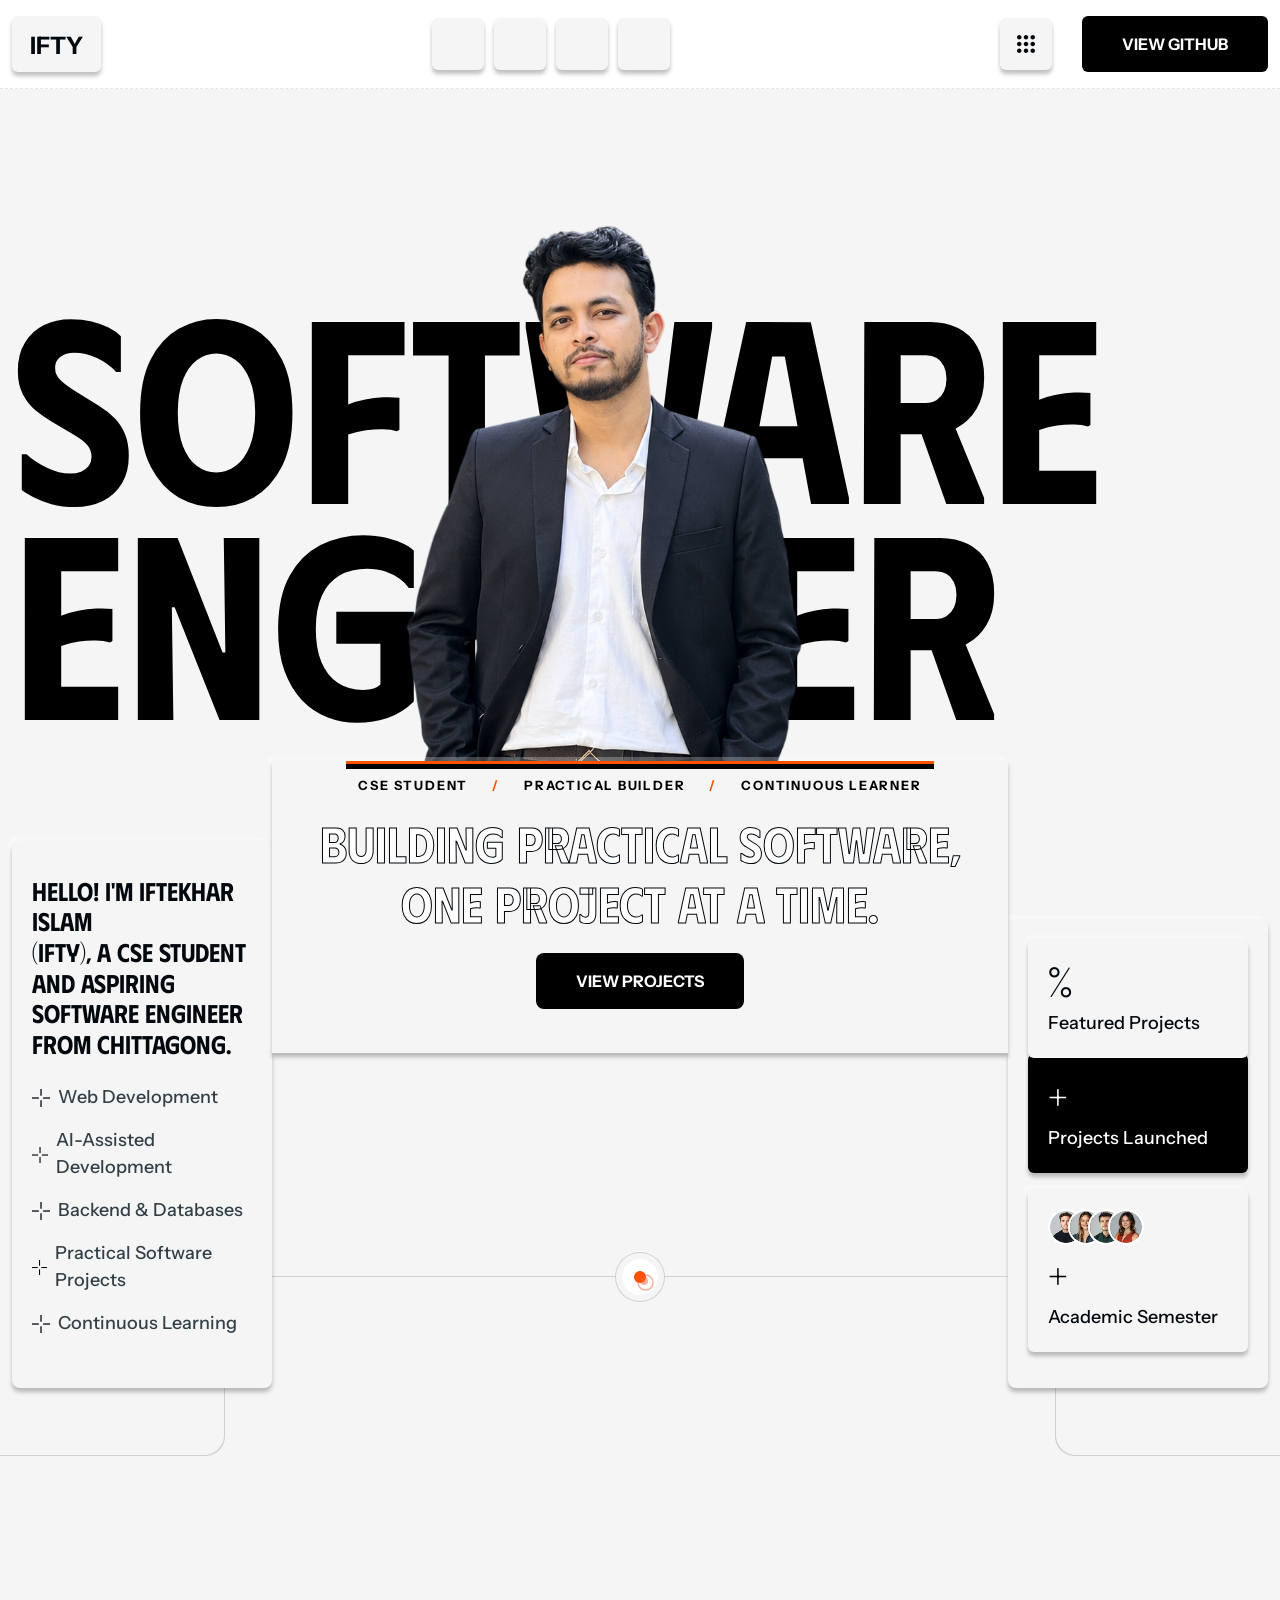
==== test_hero.html @ da4484c0 "Add files via upload" ====
<!DOCTYPE html>
<html lang="en">
<head>
<meta charset="UTF-8"/>
<meta name="viewport" content="width=device-width, initial-scale=1.0"/>
<link rel="stylesheet" href="assets/css/bootstrap.min.css"/>
<link rel="stylesheet" href="assets/css/aos.css"/>
<link rel="stylesheet" href="assets/css/main.css"/>
<style>
      /* ==================== Hero Banner Alignment & Seamless Cutoff Fix ==================== */
      .banner-three-man {
        position: absolute;
        z-index: 1;
        pointer-events: none;
      }

      .banner-three-man img {
        display: block;
        width: 100%;
        height: auto;
        /* Soft fade-out at the lower cutoff so no harsh cropped line is visible */
        -webkit-mask-image: linear-gradient(to bottom, black 80%, black 92%, transparent 100%);
        mask-image: linear-gradient(to bottom, black 80%, black 92%, transparent 100%);
      }

      .banner-three-center {
        position: relative;
        z-index: 2;
        background: #f5f5f5;
        border-radius: 0;
        box-shadow:
          0 4px 4px 0 rgba(0, 0, 0, 0.25),
          -4px -4px 0 0 rgba(255, 255, 255, 0.25);
        text-align: center;
      }

      .hero-bridge {
        position: relative;
        z-index: 1;
        display: flex;
        justify-content: center;
        flex-wrap: wrap;
        gap: 10px 24px;
        margin: 0 auto 18px;
        color: #000;
        font-size: 0.8rem;
        font-weight: 700;
        letter-spacing: 0.14em;
        line-height: 1.4;
        text-transform: uppercase;
      }

      .hero-bridge span {
        display: inline-flex;
        align-items: center;
        gap: 24px;
      }

      .hero-bridge span:not(:last-child)::after {
        content: "/";
        color: var(--main-two-600);
      }

      .banner-three-center::before {
        content: "";
        position: absolute;
        top: 0;
        left: 10%;
        right: 10%;
        height: 8px;
        background: #000;
        border-top: 3px solid var(--main-two-600);
      }

      .banner-three-center-title {
        max-width: 760px;
        margin-inline: auto;
        word-break: break-word;
      }

      /* Desktop (>= 1200px): Hero image restored to original upper position; center card lifted to meet bottom */
      @media screen and (min-width: 1200px) {
        .banner-three-man {
          width: clamp(470px, 60vw, 880px);
          inset-block-end: 45%;
        }

        .banner-three-center {
          align-self: flex-start;
          width: min(100%, 880px);
          margin-top: -80px;
          margin-inline: auto;
          padding: 16px 42px 38px;
        }
      }

      /* Tablet Landscape (992px to 1199px) */
      @media screen and (min-width: 992px) and (max-width: 1199px) {
        .banner-three-line-shape {
          display: none !important;
        }

        .banner-three-man {
          width: 480px;
          top: -30px !important;
          bottom: auto !important;
          inset-block-end: auto !important;
        }

        .banner-three-center {
          width: min(100%, 750px);
          margin-top: 150px;
          margin-inline: auto;
          padding: 16px 36px 32px;
        }

        .banner-three-center-title {
          font-size: 2.6rem;
        }
      }

      /* Tablet Portrait (768px to 991px) */
      @media screen and (min-width: 768px) and (max-width: 991px) {
        .banner-three-line-shape {
          display: none !important;
        }

        .banner-three-man {
          width: 380px;
          top: -25px !important;
          bottom: auto !important;
          inset-block-end: auto !important;
        }

        .banner-three-center {
          width: min(100%, 680px);
          margin-top: 130px;
          margin-inline: auto;
          padding: 16px 30px 30px;
        }

        .banner-three-center-title {
          font-size: 2.2rem;
        }
      }

      /* Mobile Devices (< 768px) */
      @media screen and (max-width: 767px) {
        .banner-three-line-shape {
          display: none !important;
        }

        /* Push man image UP into the section padding area so it overlaps the title text,
           mimicking the desktop layout where the figure stands over 'SOFTWARE ENGINEER' */
        .banner-three-man {
          width: min(92vw, 360px);
          top: -100px !important;
          bottom: auto !important;
          inset-block-end: auto !important;
        }

        /* Push center card down so it docks right below the man image */
        .banner-three-center {
          width: 100%;
          margin-top: 320px;
          margin-inline: auto;
          padding: 16px 20px 28px;
        }

        .banner-three-center-title {
          font-size: clamp(1.4rem, 5.5vw, 1.9rem);
        }

        .hero-bridge {
          gap: 6px 12px;
          font-size: 0.65rem;
          letter-spacing: 0.08em;
        }

        .hero-bridge span {
          gap: 12px;
        }
      }

      /* Navbar social icons: always visible on all screens */
      .header-three-social {
        display: flex !important;
        align-items: center;
      }

      @media screen and (max-width: 991px) {
        .header-three-social ul { gap: 6px !important; }
        .header-three-social ul li a { width: 38px !important; height: 38px !important; font-size: 1rem !important; }
      }

      @media screen and (max-width: 575px) {
        .header-three-social ul { gap: 4px !important; }
        .header-three-social ul li a { width: 32px !important; height: 32px !important; font-size: 0.85rem !important; }
        .header-three-logo { padding: 8px 12px 6px !important; }
        .header-three-logo a { font-size: 1.2rem !important; }
        .header-three-menu button { width: 36px !important; height: 36px !important; }
      }

      .footer-three-bottom-title {
        font-size: clamp(58px, 13vw, 270px);
        line-height: 0.83;
        white-space: nowrap;
        width: 100%;
        text-align: center;
      }

      .footer-three-bottom {
        overflow: hidden;
      }

      @media screen and (max-width: 575px) {
        .footer-three-bottom-title {
          font-size: clamp(42px, 13vw, 88px);
        }
      }
    </style>
<style>
.preloader { display: none !important; }
[data-aos] { opacity: 1 !important; transform: none !important; transition: none !important; }
body { visibility: visible !important; }
</style>
</head>
<body class="tw-magic-cursor">
<header
      class="header header-two header-three tw-transition-all tw-z-99 position-relative"
    >
      <div class="container tw-container-1800-px">
        <nav
          class="d-flex align-items-center justify-content-between position-relative"
        >
          <!-- Logo Start -->
          <div class="header-three-logo tw-rounded-md">
            <a href="index.html" class="link text-heading fw-bold tw-text-2xl">
              IFTY
            </a>
          </div>
          <!-- Logo End  -->

          <!-- Menu Start  -->
          <div class="header-three-social d-flex align-items-center">
            <ul class="d-flex tw-gap-205">
              <li>
                <a
                  class="tw-w-13 tw-h-13 lh-1 d-inline-flex justify-content-center align-items-center text-heading tw-text-xl tw-rounded-md"
                  href="https://github.com/Iftekhar-Islam-Ifty"
                  target="_blank"
                  ><i class="ph-bold ph-github-logo"></i
                ></a>
              </li>
              <li>
                <a
                  class="tw-w-13 tw-h-13 lh-1 d-inline-flex justify-content-center align-items-center text-heading tw-text-xl tw-rounded-md"
                  href="#projects"
                  ><i class="ph-bold ph-code"></i
                ></a>
              </li>
              <li>
                <a
                  class="tw-w-13 tw-h-13 lh-1 d-inline-flex justify-content-center align-items-center text-heading tw-text-xl tw-rounded-md"
                  href="https://www.linkedin.com/in/md-iftekharul-islam-a31b67394"
                  target="_blank"
                  ><i class="ph-bold ph-student"></i
                ></a>
              </li>
              <li>
                <a
                  class="tw-w-13 tw-h-13 lh-1 d-inline-flex justify-content-center align-items-center text-heading tw-text-xl tw-rounded-md"
                  href="https://github.com/Iftekhar-Islam-Ifty"
                  target="_blank"
                  ><i class="ph-bold ph-github-logo"></i
                ></a>
              </li>
            </ul>
          </div>
          <!-- Menu End  -->

          <!-- Menu Start  -->
          <div class="header-menu d-none">
            <!-- Nav menu Start -->
            <div class="main-menu">
              <nav class="tw-main-menu-content">
                <ul>
                  <li class="p-static has-dropdown">
                    <a class="color-active" href="index.html">Home</a>
                    <!-- mega menu start -->
                    <div class="tw-submenu submenu has-homemenu">
                      <div
                        class="row gx-6 row-cols-1 row-cols-md-1 row-cols-lg-2 row-cols-xl-2"
                      >
                        <div class="col homemenu">
                          <div class="homemenu-thumb tw-mb-4">
                            <img
                              src="assets/images/thumbs/home1.jpg"
                              alt="home-one"
                            />
                            <div class="homemenu-btn w-100">
                              <div class="tw-mb-2">
                                <a
                                  class="bg-main-two-600 text-white fw-semibold tw-py-3 tw-text-sm d-inline-block hover-bg-white hover-text-heading menu-btn show-1"
                                  href="index.html"
                                >
                                  Multi Page
                                </a>
                              </div>
                            </div>
                          </div>
                          <div class="homemenu-content text-center">
                            <h4 class="homemenu-title">
                              <a href="index.html">Ceative Agency</a>
                            </h4>
                          </div>
                        </div>
                        <div class="col homemenu">
                          <div class="homemenu-thumb tw-mb-4">
                            <img
                              src="assets/images/thumbs/home2.jpg"
                              alt="home-two"
                            />
                            <div class="homemenu-btn w-100">
                              <div class="tw-mb-2">
                                <a
                                  class="bg-main-two-600 text-white fw-semibold tw-py-3 tw-text-sm d-inline-block hover-bg-white hover-text-heading menu-btn show-1"
                                  href="index-2.html"
                                >
                                  Multi Page
                                </a>
                              </div>
                            </div>
                          </div>
                          <div class="homemenu-content text-center">
                            <h4 class="homemenu-title">
                              <a href="index-2.html">Digital Studio</a>
                            </h4>
                          </div>
                        </div>
                        <div class="col homemenu">
                          <div class="homemenu-thumb tw-mb-4">
                            <img
                              src="assets/images/thumbs/home3.jpg"
                              alt="home-three"
                            />
                            <div class="homemenu-btn w-100">
                              <div class="tw-mb-2">
                                <a
                                  class="bg-main-two-600 text-white fw-semibold tw-py-3 tw-text-sm d-inline-block hover-bg-white hover-text-heading menu-btn show-1"
                                  href="index-3.html"
                                >
                                  Multi Page
                                </a>
                              </div>
                            </div>
                          </div>
                          <div class="homemenu-content text-center">
                            <h4 class="homemenu-title">
                              <a href="index-3.html">Personal Portfolio</a>
                            </h4>
                          </div>
                        </div>
                        <div class="col homemenu">
                          <div class="homemenu-thumb tw-mb-4">
                            <img
                              src="assets/images/thumbs/coming-soon-img.png"
                              alt="coming-soon"
                            />
                          </div>
                          <div class="homemenu-content text-center">
                            <h4 class="homemenu-title">
                              <a href="#">Coming Soon</a>
                            </h4>
                          </div>
                        </div>
                      </div>
                    </div>
                    <!-- mega menu end -->
                  </li>
                  <li><a href="about.html">About Us</a></li>
                  <li class="has-dropdown">
                    <a href="service.html">Services</a>
                    <ul class="submenu tw-submenu">
                      <li><a href="service.html">Our Service</a></li>
                      <li>
                        <a href="service-details.html">Service Details</a>
                      </li>
                    </ul>
                  </li>
                  <li class="has-dropdown">
                    <a href="#">Pages</a>
                    <ul class="submenu tw-submenu">
                      <li><a href="about.html">About Us</a></li>
                      <li><a href="team.html">Our Team</a></li>
                      <li><a href="testimonial.html">Testimonials</a></li>
                      <li><a href="pricing.html">Pricing</a></li>
                      <li><a href="portfolio-one.html">Portfolio One</a></li>
                      <li><a href="portfolio-two.html">Portfolio Two</a></li>
                      <li>
                        <a href="portfolio-three.html">Portfolio Theee</a>
                      </li>
                      <li><a href="portfolio-four.html">Portfolio Four</a></li>
                      <li>
                        <a href="portfolio-details.html">Portfolio Details</a>
                      </li>
                      <li><a href="faq.html">Our Faq</a></li>
                      <li><a href="error.html">Error</a></li>
                    </ul>
                  </li>
                  <li class="has-dropdown">
                    <a href="blog.html">Blog</a>
                    <ul class="submenu tw-submenu">
                      <li><a href="blog.html">Blog</a></li>
                      <li><a href="blog-list.html">Blog List</a></li>
                      <li><a href="blog-details.html">Blog Details</a></li>
                    </ul>
                  </li>
                  <li><a href="contact.html">Contact</a></li>
                </ul>
              </nav>
            </div>
            <!-- Nav menu End  -->
          </div>
          <!-- Menu End  -->

          <!-- Header Right start -->
          <div class="header-right d-flex align-items-center tw-gap-705">
            <!-- Menu Button Start  -->
            <div class="header-three-menu">
              <button
                class="tw-offcanvas-open-btn tw-w-13 tw-h-13 lh-1 d-inline-flex justify-content-center align-items-center tw-transition-3 tw-rounded-md"
              >
                <span
                  ><img
                    class="tw-transition-3"
                    src="assets/images/icons/header-three-toggle.svg"
                    alt="toggle"
                /></span>
              </button>
            </div>
            <!-- Menu Button End  -->

            <!-- Header Button Start  -->
            <div class="header-three-button d-none d-md-block">
              <a
                class="tw-hover-btn bg-black text-white fw-bold tw-py-4 tw-px-10 d-inline-block hover-text-white text-uppercase tw-rounded-md"
                href="https://github.com/Iftekhar-Islam-Ifty"
                target="_blank"
              >
                view GitHub
                <span class="tw-hover-btn-circle-dot bg-main-two-600"></span>
              </a>
            </div>
            <!-- Header Button End  -->
          </div>

          <!-- Header Right End  -->
        </nav>
      </div>
    </header>
<section class="banner-three-area">
          <div class="container tw-container-1800-px">
            <div class="row">
              <div class="col-xl-12">
                <div class="banner-three-wrapper position-relative z-1">
                  <div
                    class="banner-three-man position-absolute start-50 translate-middle-x"
                  >
                    <img
                      src="assets/images/shapes/banner-three-man2.png"
                      alt="man"
                    />
                  </div>
                  <h1 class="banner-three-title text-black tw-mb-30">
                    software engineer
                  </h1>
                  <div
                    class="banner-three-wrap d-flex justify-content-between align-items-end position-relative z-1"
                  >
                    <div
                      class="banner-three-left tw-rounded-lg"
                      data-aos="fade-up"
                      data-aos-duration="1000"
                      data-aos-delay="200"
                    >
                      <h2 class="banner-three-left-title tw-text-3xl tw-mb-6">
                        Hello! I'm Iftekhar Islam <br />
                        (Ifty), a CSE student and aspiring software engineer
                        from Chittagong.
                      </h2>
                      <div class="banner-three-list">
                        <ul>
                          <li
                            class="tw-text-lg fw-medium d-inline-flex align-items-center tw-gap-2 tw-mb-4"
                          >
                            <span
                              ><img
                                src="assets/images/icons/banner-three-pluse.svg"
                                alt="pluse"
                            /></span>
                            Web Development
                          </li>
                          <li
                            class="tw-text-lg fw-medium d-inline-flex align-items-center tw-gap-2 tw-mb-4"
                          >
                            <span
                              ><img
                                src="assets/images/icons/banner-three-pluse.svg"
                                alt="pluse"
                            /></span>
                            AI-Assisted Development
                          </li>
                          <li
                            class="tw-text-lg fw-medium d-inline-flex align-items-center tw-gap-2 tw-mb-4"
                          >
                            <span
                              ><img
                                src="assets/images/icons/banner-three-pluse.svg"
                                alt="pluse"
                            /></span>
                            Backend & Databases
                          </li>
                          <li
                            class="tw-text-lg fw-medium d-inline-flex align-items-center tw-gap-2 tw-mb-4"
                          >
                            <span
                              ><img
                                src="assets/images/icons/banner-three-pluse.svg"
                                alt="pluse"
                            /></span>
                            Practical Software Projects
                          </li>
                          <li
                            class="tw-text-lg fw-medium d-inline-flex align-items-center tw-gap-2 tw-mb-4"
                          >
                            <span
                              ><img
                                src="assets/images/icons/banner-three-pluse.svg"
                                alt="pluse"
                            /></span>
                            Continuous Learning
                          </li>
                        </ul>
                      </div>
                    </div>
                    <div
                      class="banner-three-center text-center"
                      data-aos="fade-up"
                      data-aos-duration="1000"
                      data-aos-delay="200"
                    >
                      <div class="hero-bridge" aria-label="Focus areas">
                        <span>CSE Student</span>
                        <span>Practical Builder</span>
                        <span>Continuous Learner</span>
                      </div>
                      <h3 class="banner-three-center-title tw-text-120">
                        Building practical software, one project at a time.
                      </h3>
                      <div class="banner-three-button">
                        <a
                          class="tw-hover-btn bg-black text-white fw-bold tw-py-4 tw-px-10 d-inline-block hover-text-white text-uppercase tw-rounded-lg"
                          href="#projects"
                        >
                          view projects
                          <span
                            class="tw-hover-btn-circle-dot bg-main-two-600"
                          ></span>
                        </a>
                      </div>
                    </div>
                    <div
                      class="banner-three-right tw-rounded-lg"
                      data-aos="fade-up"
                      data-aos-duration="1000"
                      data-aos-delay="300"
                    >
                      <div
                        class="banner-three-counter-item tw-rounded-md tw-mb-4 position-relative"
                      >
                        <h4
                          class="banner-three-counter-title tw-text-101 fw-semibold font-heading text-heading tw-mb-2 lh-1"
                        >
                          <span
                            class="purecounter font-heading"
                            data-purecounter-duration="2"
                            data-purecounter-end="3"
                          ></span
                          >%
                        </h4>
                        <p
                          class="banner-three-counter-paragraph tw-text-lg fw-medium text-heading"
                        >
                          Featured Projects
                        </p>
                      </div>
                      <div
                        class="banner-three-counter-item tw-rounded-md tw-mb-4 ms-auto bg-black"
                      >
                        <h4
                          class="banner-three-counter-title tw-text-101 fw-semibold font-heading text-white tw-mb-2 lh-1"
                        >
                          <span
                            class="purecounter font-heading"
                            data-purecounter-duration="4"
                            data-purecounter-end="3"
                          ></span
                          >+
                        </h4>
                        <p
                          class="banner-three-counter-paragraph tw-text-lg fw-medium text-white"
                        >
                          Projects Launched
                        </p>
                      </div>
                      <div
                        class="banner-three-counter-item tw-rounded-md tw-mb-4"
                      >
                        <div class="d-flex align-items-center tw-mb-2">
                          <div
                            class="tw-w-9 tw-h-9 rounded-circle overflow-hidden tw-duration-300 hover-scale-2 tw-hover-z-9 position-relative z-1 border border-2 border-white"
                          >
                            <img
                              src="assets/images/thumbs/team-img1.png"
                              alt="Client Image"
                              class="w-100 h-100 object-fit-cover"
                            />
                          </div>
                          <div
                            class="tw-w-9 tw-h-9 rounded-circle overflow-hidden tw-duration-300 hover-scale-2 tw-hover-z-9 position-relative z-2 tw--ms-16-px z-1 border border-2 border-white"
                          >
                            <img
                              src="assets/images/thumbs/team-img2.png"
                              alt="Client Image"
                              class="w-100 h-100 object-fit-cover"
                            />
                          </div>
                          <div
                            class="tw-w-9 tw-h-9 rounded-circle overflow-hidden tw-duration-300 hover-scale-2 tw-hover-z-9 position-relative z-3 tw--ms-16-px z-1 border border-2 border-white"
                          >
                            <img
                              src="assets/images/thumbs/team-img3.png"
                              alt="Client Image"
                              class="w-100 h-100 object-fit-cover"
                            />
                          </div>
                          <div
                            class="tw-w-9 tw-h-9 rounded-circle overflow-hidden tw-duration-300 hover-scale-2 tw-hover-z-9 position-relative z-3 tw--ms-16-px z-1 border border-2 border-white"
                          >
                            <img
                              src="assets/images/thumbs/team-img4.png"
                              alt="Client Image"
                              class="w-100 h-100 object-fit-cover"
                            />
                          </div>
                        </div>
                        <h4
                          class="banner-three-counter-title tw-text-101 fw-semibold font-heading text-heading tw-mb-2 lh-1"
                        >
                          <span
                            class="purecounter font-heading"
                            data-purecounter-duration="3"
                            data-purecounter-end="96"
                          ></span
                          >+
                        </h4>
                        <p
                          class="banner-three-counter-paragraph tw-text-lg fw-medium text-heading"
                        >
                          Academic Semester
                        </p>
                      </div>
                    </div>
                    <div
                      class="banner-three-line-shape position-absolute start-50 translate-middle-x z-n1"
                    >
                      <img
                        src="assets/images/shapes/banner-three-shape.png"
                        alt="shape"
                      />
                      <div class="banner-three-carcel-shape">
                        <div><span></span></div>
                      </div>
                    </div>
                  </div>
                </div>
              </div>
            </div>
          </div>
        </section>
</body>
</html>
---- assets/css/main.css ----
/* Media Breakpoint for Each Device End */
/* ======================= Css table of contents Start =================================
   * Template name: Unifex
   * Version: 1.0
   * Description: Unifex HTML Template
   * Author: rox_themes
   * Author-url: https://themeforest.net/user/rox_themes */
/* **************************** Abstracts ****************************
   ** Breakpoints
   ** Functions
   ** Variable

   /* **************************** Components **************************** 
   ** Accordion
   ** Button
   ** Form
   ** Tab
   ** Table
   ** Toast

   /* **************************** Layout **************************** 
   ** Breadcrumb
   ** Custom Accordion
   ** Custom Cursor
   ** Header
   ** Footer
   ** Mega Menu
   ** Mobile nav menu
   ** Nav Menu
   ** Offcanvas
   ** Pagination
   ** Preloader
   ** Range slider
   ** Scroll top
   ** Section Title
   ** Slick

   /* **************************** Partials **************************** 
   ** About
   ** Banner
   ** Blog
   ** Brand
   ** Contact
   ** Cta
   ** Faq
   ** Feature
   ** Hover Animition
   ** Image Cliping Effect
   ** Line
   ** Marquee
   ** Portfolio
   ** Pricing
   ** Rtl
   ** Service
   ** Team
   ** Testimonial


   /* **************************** Utilities **************************** 
   ** Animation
   ** Bg img
   ** Bg
   ** Border
   ** Classes
   ** Colors hover
   ** Colors
   ** Cursor
   ** Duration
   ** Font size
   ** Font
   ** Gap
   ** Grid
   ** Group
   ** Height
   ** Hover Animation White
   ** Inset
   ** Line clamp
   ** Line height
   ** Margin
   ** Max height
   ** Max width
   ** Outline
   ** Overlay
   ** Padding
   ** Placeholder
   ** Rotate
   ** Rounded
   ** Scale
   ** Scrollbar
   ** Shadow
   ** Transform
   ** Transition
   ** Translate
   ** Typography
   ** Underline
   ** Width
   ** Z index

   /* **************************** Partials **************************** 
   ** RTL

   ================================== Css table of contents End======================================== */
/* Font Family*/
@import url("https://fonts.googleapis.com/css2?family=Instrument+Sans:ital,wght@0,400..700;1,400..700&family=Phudu:wght@300..900&display=swap");
/* ========================= Variable Css Start ======================== */
:root {
  /* Font Family Variable */
  --heading-font: "Phudu", sans-serif;
  --body-font: "Instrument Sans", sans-serif;
  /* Font Size Variable Start */
  --heading-one: clamp(2rem, -0.0733rem + 6.3692vw, 4.25rem);
  --heading-two: clamp(1.75rem, 0.7133rem + 2.8846vw, 2.875rem);
  --heading-three: clamp(1.5rem, 0.3353rem + 2.1661vw, 2.5rem);
  --heading-four: clamp(1.25rem, 0.5569rem + 1.444vw, 2rem);
  --heading-five: clamp(1.125rem, 1.2rem + 0.722vw, 1.75rem);
  --heading-six: clamp(1rem, 0.769rem + 0.6813vw, 1.25rem);
  /* Font Size End */
  /* template main primary color */
  --main-h: 72;
  --main-s: 99%;
  --main-l: 50%;
  --main: var(--main-h) var(--main-s) var(--main-l);
  /* template main secendary color */
  --main-two-h: 19;
  --main-two-s: 100%;
  --main-two-l: 50%;
  --main-two: var(--main-two-h) var(--main-two-s) var(--main-two-l);
  /* White Color */
  --white: 0 0% 100%;
  --black: 208 76% 3%;
  --body: 204 16% 24%;
  --heading-color: var(--black);
  --body-color: var(--body);
  --translate-x-50: translateX(-50%);
  --translate-y-50: translateY(-50%);
  --size-05: 0.125rem;
  --size-1: 0.25rem;
  --size-105: 0.375rem;
  --size-2: 0.5rem;
  --size-205: 0.625rem;
  --size-3: 0.75rem;
  --size-305: 0.875rem;
  --size-4: 1rem;
  --size-405: 1.125rem;
  --size-5: 1.25rem;
  --size-505: 1.375rem;
  --size-6: 1.5rem;
  --size-605: 1.625rem;
  --size-7: 1.75rem;
  --size-705: 1.875rem;
  --size-8: 2rem;
  --size-9: 2.25rem;
  --size-10: 2.5rem;
  --size-101: 2.625rem;
  --size-11: 2.75rem;
  --size-12: 3rem;
  --size-120: 3.125rem;
  --size-13: 3.25rem;
  --size-14: 3.5rem;
  --size-15: 3.75rem;
  --size-16: 4rem;
  --size-17: 4.25rem;
  --size-170: 4.375rem;
  --size-18: 4.625rem;
  --size-20: 5rem;
  --size-21: 5.25rem;
  --size-22: 5.5rem;
  --size-220: 5.625rem;
  --size-25: 6.25rem;
  --size-28: 7rem;
  --size-30: 7.5rem;
  --main-50: hsl(
    var(--main-h),
    var(--main-s),
    calc(var(--main-l) + (100% - var(--main-l)) * 0.9)
  );
  --main-100: hsl(
    var(--main-h),
    var(--main-s),
    calc(var(--main-l) + (100% - var(--main-l)) * 0.8)
  );
  --main-200: hsl(
    var(--main-h),
    var(--main-s),
    calc(var(--main-l) + (100% - var(--main-l)) * 0.7)
  );
  --main-300: hsl(
    var(--main-h),
    var(--main-s),
    calc(var(--main-l) + (100% - var(--main-l)) * 0.6)
  );
  --main-400: hsl(
    var(--main-h),
    var(--main-s),
    calc(var(--main-l) + (100% - var(--main-l)) * 0.5)
  );
  --main-500: hsl(
    var(--main-h),
    var(--main-s),
    calc(var(--main-l) + (100% - var(--main-l)) * 0.4)
  );
  --main-600: hsl(var(--main-h), var(--main-s), var(--main-l));
  --main-700: hsl(
    var(--main-h),
    var(--main-s),
    calc(var(--main-l) - var(--main-l) * 0.1)
  );
  --main-800: hsl(
    var(--main-h),
    var(--main-s),
    calc(var(--main-l) - var(--main-l) * 0.2)
  );
  --main-900: hsl(
    var(--main-h),
    var(--main-s),
    calc(var(--main-l) - var(--main-l) * 0.3)
  );
  --main-two-50: hsl(
    var(--main-two-h),
    var(--main-two-s),
    calc(var(--main-two-l) + (100% - var(--main-two-l)) * 0.9)
  );
  --main-two-100: hsl(
    var(--main-two-h),
    var(--main-two-s),
    calc(var(--main-two-l) + (100% - var(--main-two-l)) * 0.8)
  );
  --main-two-200: hsl(
    var(--main-two-h),
    var(--main-two-s),
    calc(var(--main-two-l) + (100% - var(--main-two-l)) * 0.7)
  );
  --main-two-300: hsl(
    var(--main-two-h),
    var(--main-two-s),
    calc(var(--main-two-l) + (100% - var(--main-two-l)) * 0.6)
  );
  --main-two-400: hsl(
    var(--main-two-h),
    var(--main-two-s),
    calc(var(--main-two-l) + (100% - var(--main-two-l)) * 0.5)
  );
  --main-two-500: hsl(
    var(--main-two-h),
    var(--main-two-s),
    calc(var(--main-two-l) + (100% - var(--main-two-l)) * 0.4)
  );
  --main-two-600: hsl(var(--main-two-h), var(--main-two-s), var(--main-two-l));
  --main-two-700: hsl(
    var(--main-two-h),
    var(--main-two-s),
    calc(var(--main-two-l) - var(--main-two-l) * 0.1)
  );
  --main-two-800: hsl(
    var(--main-two-h),
    var(--main-two-s),
    calc(var(--main-two-l) - var(--main-two-l) * 0.2)
  );
  --main-two-900: hsl(
    var(--main-two-h),
    var(--main-two-s),
    calc(var(--main-two-l) - var(--main-two-l) * 0.3)
  );
  --neutral-50: #f9fafb;
  --neutral-100: #f3f4f6;
  --neutral-200: #e5e7eb;
  --neutral-300: #d1d5db;
  --neutral-400: #9ca3af;
  --neutral-500: #6b7280;
  --neutral-600: #4b5563;
  --neutral-700: #374151;
  --neutral-800: #1f2937;
  --neutral-900: #111827;
  --neutral-950: #030712;
  --font-xs: 0.75rem;
  --font-sm: 0.875rem;
  --font-base: 1rem;
  --font-lg: 1.125rem;
  --font-xl: 1.25rem;
  --font-2xl: 1.5rem;
  --font-3xl: 1.875rem;
}

/* ========================= Variable Css End ======================== */
/* =========================== Accordion Css start ============================= */
.common-accordion .accordion-item:not(:last-child) {
  margin-block-end: 20px;
}
.common-accordion:first-of-type .accordion-button.collapsed {
  border-radius: 5px;
}
.common-accordion:last-of-type .accordion-button.collapsed {
  border-radius: 5px;
}
.common-accordion .accordion-button::after {
  background-image: none;
}
.common-accordion .accordion-button:focus {
  box-shadow: none;
}
.common-accordion .accordion-button:not(.collapsed) {
  background-color: transparent !important;
  box-shadow: none;
  color: var(--main-600);
}
.common-accordion .accordion-button:not(.collapsed)::after {
  background-image: none;
  color: var(--main-600);
}
.common-accordion .accordion-button[aria-expanded="true"]::after,
.common-accordion .accordion-button[aria-expanded="false"]::after {
  font-family: "Phosphor";
  font-weight: 900;
  content: "\f106";
  color: var(--main-600);
  display: inline-block;
  position: absolute;
  inset-block-start: 50%;
  transform: translateY(-50%);
  inset-inline-end: 30px;
  height: unset;
  text-align: center;
}
@media (max-width: 991px) {
  .common-accordion .accordion-button[aria-expanded="true"]::after,
  .common-accordion .accordion-button[aria-expanded="false"]::after {
    inset-inline-end: 20px;
  }
}
.common-accordion .accordion-button[aria-expanded="false"]::after {
  content: "\f107";
  color: hsl(var(--heading-color));
}

/* ================================= Accordion Css End =========================== */
/* ========================== Main Button Css Start =============== */
.tw-hover-btn {
  position: relative;
  z-index: 1;
  overflow: hidden;
}
.tw-hover-btn-circle-dot {
  position: absolute;
  bottom: 0;
  left: 50%;
  transform: translate(0, -50%);
  width: 0;
  height: 0;
  transition: all 0.6s ease-out;
  line-height: 20px;
  border-radius: 50%;
  transform: translate(-50%, -50%);
  z-index: -1;
}
.tw-hover-btn:hover .tw-hover-btn-circle-dot {
  width: 520px;
  height: 520px;
}

/* =========================== Main Button Css End =================== */
/* =========================== Circle Button Css Start =================== */
.tw-btn-circle {
  background: transparent;
}
.tw-btn-circle .tw-btn-circle-icon {
  text-align: center;
  transition: 0.4s;
}
.tw-btn-circle .tw-hover-btn-wrapper {
  display: inline-block;
}
.tw-btn-circle .tw-btn-circle-dot {
  position: absolute;
  left: 42px;
  bottom: -15px;
  width: 20px;
  height: 20px;
  transition: all 0.6s;
  border-radius: 50%;
  transform: translate(-50%, -50%);
  z-index: -1;
}
.tw-btn-circle:hover .tw-btn-circle-dot {
  width: 420px;
  height: 420px;
}
.tw-btn-circle:hover .tw-btn-circle-icon {
  color: hsl(var(--white)) !important;
}
.tw-btn-circle:hover span {
  color: hsl(var(--white)) !important;
}
.tw-btn-circle-icon img {
  transition: 0.4s;
}

/* =========================== Circle Button Css End =================== */
.tw-primary-btn {
  padding: 7.5px 7.5px 7.5px 7.5px;
}
.tw-primary-btn .btn_inner {
  padding: 18px 65px 18px 22px;
}
.tw-primary-btn .btn_inner::before {
  content: "";
  position: absolute;
  z-index: 0;
  top: 0;
  right: 0;
  width: 56px;
  height: 100%;
  background-color: var(--main-two-600);
  border-radius: 0.5rem;
  transition: all 0.3s ease-in-out 0s;
}
.tw-primary-btn .btn_inner .btn_icon {
  min-width: 56px;
  transform: rotate(-45deg);
}
.tw-primary-btn .btn_inner .btn_icon > span i:first-child,
.tw-primary-btn .btn_inner .btn_icon > span i:last-child {
  transition: all 0.4s ease-in-out 0s;
}
.tw-primary-btn .btn_inner .btn_icon > span i:last-child {
  position: absolute;
  transform: translatex(-150%);
}
.tw-primary-btn .btn_inner .btn_text {
  text-shadow: 0 23px 0 currentColor;
}
.tw-primary-btn .btn_inner .btn_text > span {
  backface-visibility: hidden;
  transform: translateY(0);
}
.tw-primary-btn:hover .btn_inner::before {
  width: 100%;
  clip-path: polygon(0 0, 100% 0%, 100% 100%, 0% 100%);
}
.tw-primary-btn:hover .btn_inner .btn_icon i:first-child {
  transform: translateX(150%);
}
.tw-primary-btn:hover .btn_inner .btn_icon i:last-child {
  transform: translateX(0);
}
.tw-primary-btn:hover .btn_inner .btn_text {
  color: hsl(var(--white)) !important;
}
.tw-primary-btn:hover .btn_inner .btn_text > span {
  transform: translateY(-24px);
}

/* ================================= Form Css Start =========================== */
/* input File Start */
.common-file[type="file"] {
  line-height: 50px;
  padding: 0;
  position: relative;
}
.common-file[type="file"]::file-selector-button {
  border: 1px solid hsl(var(--black) / 0.08);
  padding: 4px 6px;
  border-radius: 0.2em;
  background-color: hsl(var(--main)) !important;
  transition: 0.2s linear;
  line-height: 25px;
  position: relative;
  margin-inline-start: 15px;
  color: hsl(var(--body-color)) !important;
}
.common-file[type="file"]::file-selector-button:hover {
  background-color: var(--main-600);
  border: 1px solid var(--main-600);
  color: hsl(var(--black));
}

/* input File End */
/* Autofill Css */
input:-webkit-autofill,
input:-webkit-autofill:hover,
input:-webkit-autofill:focus,
input:-webkit-autofill:active,
textarea:-webkit-autofill,
textarea:-webkit-autofill:hover,
textarea:-webkit-autofill:focus,
textarea:-webkit-autofill:active {
  -webkit-transition: background-color 5000s ease-in-out 0s;
  transition: background-color 5000s ease-in-out 0s;
}

input:-webkit-autofill,
textarea:-webkit-autofill,
select:-webkit-autofill,
textarea:-webkit-autofill,
textarea:-webkit-autofill,
textarea:-webkit-autofill {
  -webkit-box-shadow: 0 0 0px 1000px transparent inset;
  -webkit-text-fill-color: hsl(var(--heading-color)) !important;
  caret-color: hsl(var(--heading-color));
}

/* Autofill Css End */
/* Number Arrow None */
input::-webkit-outer-spin-button,
input::-webkit-inner-spin-button {
  -webkit-appearance: none;
}

input[type="number"] {
  -moz-appearance: textfield;
}

/* Custom Checkbox & Radio Css Start */
.common-check {
  display: flex;
  align-items: center;
  margin-block-end: 16px;
}
.common-check:last-child {
  margin-block-end: 0;
}
.common-check a {
  display: inline;
}
.common-check.common-radio .form-check-input {
  border-radius: 50%;
}
.common-check.common-radio .form-check-input:checked {
  background-color: transparent !important;
}
.common-check.common-radio .form-check-input:checked::after {
  visibility: visible;
  opacity: 1;
  -webkit-transform: translate(-50%, -50%) scale(1);
  transform: translate(-50%, -50%) scale(1);
}
.common-check.common-radio .form-check-input:checked::before {
  display: none;
}
.common-check .form-check-input {
  transition: 0.2s linear;
  box-shadow: none;
  background-color: transparent;
  box-shadow: none !important;
  border: 0;
  position: relative;
  border-radius: 3px;
  width: 18px;
  height: 18px;
  border: 1px solid hsl(var(--black) / 0.4);
  cursor: pointer;
  transition: 0.2s linear;
  margin-block-start: 0;
}
.common-check .form-check-input::before {
  position: absolute;
  content: "\e182";
  font-family: "Phosphor";
  font-weight: 900;
  color: hsl(var(--white));
  font-size: 12px;
  inset-block-start: 50%;
  inset-inline-start: 50%;
  transform: translate(-50%, -50%);
  transition: 0.2s linear;
  visibility: hidden;
  opacity: 0;
}
.common-check .form-check-input::after {
  position: absolute;
  content: "";
  inset-block-start: 50%;
  inset-inline-start: 50%;
  -webkit-transform: translate(-50%, -50%) scale(0.2);
  transform: translate(-50%, -50%) scale(0.2);
  width: 10px;
  height: 10px;
  background-color: var(--main-600);
  border-radius: 50%;
  transition: 0.2s linear;
  z-index: 1;
  visibility: hidden;
  opacity: 0;
}
.common-check .form-check-input:checked {
  background-color: hsl(var(--main)) !important;
  border-color: hsl(var(--main)) !important;
  box-shadow: none;
}
.common-check .form-check-input:checked[type="checkbox"] {
  background-image: none;
}
.common-check .form-check-input:checked::before {
  visibility: visible;
  opacity: 1;
}

/* Custom Checkbox & Radio Css End */
/* Switch Css Start */
.form-switch {
  padding-inline-start: 0;
}
.form-switch .form-check-input {
  box-shadow: none !important;
  margin: 0;
  position: relative;
  background-color: var(--gray-100);
  border: 0;
  background-image: none !important;
  width: 30px;
  height: 18px;
}
.form-switch .form-check-input:checked {
  background-color: var(--primary-600);
}
.form-switch .form-check-input:checked::before {
  inset-inline-start: calc(100% - 15px);
  transition: 0.2s linear;
}
.form-switch .form-check-input::before {
  position: absolute;
  content: "";
  width: 12px;
  height: 12px;
  background: #fff;
  border-radius: 50%;
  top: 50%;
  transform: translateY(-50%);
  inset-inline-start: 3px;
  transition: 0.2s linear;
}

/* Switch Css End */
/* ================================= Form Css End =========================== */
/* ================================= Tab Css Start =========================== */
.common-tab .nav-item .nav-link.active {
  color: hsl(var(--white)) !important;
  border-color: hsl(var(--main)) !important;
}
.common-tab .nav-item .nav-link:hover {
  color: var(--main-600);
}

/* ================================= Tab Css End =========================== */
/* ======================= Common Table Css Start ======================= */
.table > :not(caption) > * > * {
  border-bottom: 0;
}
.table tr th:first-child {
  padding-inline-start: 0;
}
.table tr th:last-child {
  padding-inline-end: 0;
}
.table tr th,
.table tr td {
  vertical-align: middle;
}
.table tr th:first-child,
.table tr td:first-child {
  text-align: left;
}
.table tr th:last-child,
.table tr td:last-child {
  text-align: right;
  padding-inline-end: 0;
}

/* ======================= Common Table Css End ======================= */
/* Toast Message Css start  */
:root {
  --success-600: #16a34a; /* Green */
  --danger-600: #dc2626; /* Red */
  --warning-600: #d97706; /* Amber */
  --info-600: #0284c7; /* Sky Blue */
}

#toast-container {
  position: fixed;
  inset-block-start: 20px;
  inset-inline-end: 20px;
  display: flex;
  flex-direction: column;
  gap: 16px;
  z-index: 9999;
}

.toast-message {
  position: relative;
  transition: all 0.5s cubic-bezier(0.68, -0.55, 0.25, 1.35);
  width: 300px;
  transform: translateX(calc(100% + 20px));
  overflow: hidden;
  background-color: #fff;
  border-inline-start: 3px solid var(--success-600);
  box-shadow: 0 0.5rem 1rem rgba(0, 0, 0, 0.15);
  display: inline-block;
  padding-block: 12px;
  padding-inline: 16px;
  border-radius: 6px;
}
.toast-message.active {
  transform: translateX(0);
}
.toast-message.active .progress__bar::before {
  animation: progress-bar 3.5s linear forwards;
  visibility: visible;
  opacity: 1;
}
.toast-message:hover .progress__bar::before {
  animation-play-state: paused;
}
.toast-message__content {
  display: flex;
  align-items: center;
  gap: 16px;
}
.toast-message__icon {
  font-size: 24px;
  color: var(--success-600);
  line-height: 1;
}
.toast-message__title {
  margin-bottom: 0;
  font-size: 18px !important;
}
.toast-message__close {
  background-color: transparent;
  border: 0;
  padding: 0;
  line-height: 1;
  font-size: 16px;
}
.toast-message__text {
  color: #42494f;
  font-size: 14px;
}

.progress__bar {
  position: absolute;
  inset-block-end: 0;
  inset-inline-start: 0;
  height: 3px;
  width: 100%;
  background: #fff;
}
.progress__bar::before {
  content: "";
  position: absolute;
  inset-block-end: 0;
  inset-inline-start: 0;
  height: 100%;
  width: 100%;
  background-color: var(--success-600);
  visibility: hidden;
  opacity: 0;
}

@keyframes progress-bar {
  from {
    width: 100%;
  }
  to {
    width: 0%;
  }
}
.success {
  border-color: var(--success-600);
}
.success .toast-message__icon {
  color: var(--success-600) !important;
}
.success .progress__bar::before {
  background-color: var(--success-600);
}

.danger {
  border-color: var(--danger-600);
}
.danger .toast-message__icon {
  color: var(--danger-600) !important;
}
.danger .progress__bar::before {
  background-color: var(--danger-600);
}

.warning {
  border-color: var(--warning-600);
}
.warning .toast-message__icon {
  color: var(--warning-600) !important;
}
.warning .progress__bar::before {
  background-color: var(--warning-600);
}

.info {
  border-color: var(--info-600);
}
.info .toast-message__icon {
  color: var(--info-600) !important;
}
.info .progress__bar::before {
  background-color: var(--info-600);
}

/* Toast Message Css End  */
/* ================================= Typography Css Start =========================== */
* {
  margin: 0;
  padding: 0;
  box-sizing: border-box;
}

html {
  scroll-behavior: smooth;
}

body {
  font-family: var(--body-font);
  color: hsl(var(--body-color));
  word-break: break-word;
  background-color: hsl(var(--white));
  min-height: 100vh;
  display: flex;
  flex-direction: column;
}

p {
  font-weight: 400;
  margin: 0;
  line-height: 1.6;
}

span {
  display: inline-block;
}

h1,
.h1,
h2,
.h2,
h3,
.h3,
h4,
.h4,
h5,
.h5,
h6,
.h6 {
  margin: 0;
  font-family: var(--heading-font);
  color: hsl(var(--heading-color));
  line-height: 1.2;
  font-weight: 600;
}

h1,
.h1 {
  font-size: var(--heading-one);
}

h2,
.h2 {
  font-size: var(--heading-two);
}

h3,
.h3 {
  font-size: var(--heading-three);
}

h4,
.h4 {
  font-size: var(--heading-four);
}

h5,
.h5 {
  font-size: var(--heading-five);
}

h6,
.h6 {
  font-size: var(--heading-six);
}

h1 > a,
h2 > a,
h3 > a,
h4 > a,
h5 > a,
h6 > a {
  font-weight: inherit;
  font-size: inherit;
  color: inherit;
  transition: 0.2s linear;
  line-height: inherit;
}
h1 > a:hover,
h2 > a:hover,
h3 > a:hover,
h4 > a:hover,
h5 > a:hover,
h6 > a:hover {
  color: var(--main-600);
}

a {
  display: inline-block;
  transition: 0.2s linear;
  text-decoration: none;
  color: #0661e9;
}

a:hover {
  color: #1d72f2;
}

img {
  max-width: 100%;
  height: auto;
}

select {
  cursor: pointer;
}

ul,
ol {
  padding: 0;
  margin: 0;
  list-style: none;
}

button {
  border: 0;
  background-color: transparent;
}
button:focus {
  outline: none;
  box-shadow: none;
}

input:focus,
input:focus-visible {
  box-shadow: none;
}

/* ================================= Typography Css End =========================== */
/* Bg Image Css Start */
.bg-img {
  background-size: cover;
  background-repeat: no-repeat;
  background-position: center center;
  width: 100%;
  height: 100%;
}

/* Bg Image Css End */
/* hover bg class start */
.bg-main-50 {
  background-color: var(--main-50) !important;
}

.bg-main-100 {
  background-color: var(--main-100) !important;
}

.bg-main-200 {
  background-color: var(--main-200) !important;
}

.bg-main-300 {
  background-color: var(--main-300) !important;
}

.bg-main-400 {
  background-color: var(--main-400) !important;
}

.bg-main-500 {
  background-color: var(--main-500) !important;
}

.bg-main-600 {
  background-color: var(--main-600) !important;
}

.bg-main-700 {
  background-color: var(--main-700) !important;
}

.bg-main-800 {
  background-color: var(--main-800) !important;
}

.bg-main-900 {
  background-color: var(--main-900) !important;
}

.bg-main-two-50 {
  background-color: var(--main-two-50) !important;
}

.bg-main-two-100 {
  background-color: var(--main-two-100) !important;
}

.bg-main-two-200 {
  background-color: var(--main-two-200) !important;
}

.bg-main-two-300 {
  background-color: var(--main-two-300) !important;
}

.bg-main-two-400 {
  background-color: var(--main-two-400) !important;
}

.bg-main-two-500 {
  background-color: var(--main-two-500) !important;
}

.bg-main-two-600 {
  background-color: var(--main-two-600) !important;
}

.bg-main-two-700 {
  background-color: var(--main-two-700) !important;
}

.bg-main-two-800 {
  background-color: var(--main-two-800) !important;
}

.bg-main-two-900 {
  background-color: var(--main-two-900) !important;
}

.bg-neutral-50 {
  background-color: var(--neutral-50) !important;
}

.bg-neutral-100 {
  background-color: var(--neutral-100) !important;
}

.bg-neutral-200 {
  background-color: var(--neutral-200) !important;
}

.bg-neutral-300 {
  background-color: var(--neutral-300) !important;
}

.bg-neutral-400 {
  background-color: var(--neutral-400) !important;
}

.bg-neutral-500 {
  background-color: var(--neutral-500) !important;
}

.bg-neutral-600 {
  background-color: var(--neutral-600) !important;
}

.bg-neutral-700 {
  background-color: var(--neutral-700) !important;
}

.bg-neutral-800 {
  background-color: var(--neutral-800) !important;
}

.bg-neutral-900 {
  background-color: var(--neutral-900) !important;
}

.bg-neutral-950 {
  background-color: var(--neutral-950) !important;
}

.hover-bg-main-50:hover {
  background-color: var(--main-50) !important;
}

.hover-bg-main-100:hover {
  background-color: var(--main-100) !important;
}

.hover-bg-main-200:hover {
  background-color: var(--main-200) !important;
}

.hover-bg-main-300:hover {
  background-color: var(--main-300) !important;
}

.hover-bg-main-400:hover {
  background-color: var(--main-400) !important;
}

.hover-bg-main-500:hover {
  background-color: var(--main-500) !important;
}

.hover-bg-main-600:hover {
  background-color: var(--main-600) !important;
}

.hover-bg-main-700:hover {
  background-color: var(--main-700) !important;
}

.hover-bg-main-800:hover {
  background-color: var(--main-800) !important;
}

.hover-bg-main-900:hover {
  background-color: var(--main-900) !important;
}

.hover-bg-main-two-50:hover {
  background-color: var(--main-two-50) !important;
}

.hover-bg-main-two-100:hover {
  background-color: var(--main-two-100) !important;
}

.hover-bg-main-two-200:hover {
  background-color: var(--main-two-200) !important;
}

.hover-bg-main-two-300:hover {
  background-color: var(--main-two-300) !important;
}

.hover-bg-main-two-400:hover {
  background-color: var(--main-two-400) !important;
}

.hover-bg-main-two-500:hover {
  background-color: var(--main-two-500) !important;
}

.hover-bg-main-two-600:hover {
  background-color: var(--main-two-600) !important;
}

.hover-bg-main-two-700:hover {
  background-color: var(--main-two-700) !important;
}

.hover-bg-main-two-800:hover {
  background-color: var(--main-two-800) !important;
}

.hover-bg-main-two-900:hover {
  background-color: var(--main-two-900) !important;
}

.hover-bg-neutral-50:hover {
  background-color: var(--neutral-50) !important;
}

.hover-bg-neutral-100:hover {
  background-color: var(--neutral-100) !important;
}

.hover-bg-neutral-200:hover {
  background-color: var(--neutral-200) !important;
}

.hover-bg-neutral-300:hover {
  background-color: var(--neutral-300) !important;
}

.hover-bg-neutral-400:hover {
  background-color: var(--neutral-400) !important;
}

.hover-bg-neutral-500:hover {
  background-color: var(--neutral-500) !important;
}

.hover-bg-neutral-600:hover {
  background-color: var(--neutral-600) !important;
}

.hover-bg-neutral-700:hover {
  background-color: var(--neutral-700) !important;
}

.hover-bg-neutral-800:hover {
  background-color: var(--neutral-800) !important;
}

.hover-bg-neutral-900:hover {
  background-color: var(--neutral-900) !important;
}

.hover-bg-neutral-950:hover {
  background-color: var(--neutral-950) !important;
}

.hover-bg-white:hover {
  background-color: hsl(var(--white)) !important;
}

.bg-white-08 {
  background-color: hsl(var(--white) / 0.08);
}
.bg-white-13 {
  background-color: hsl(var(--white) / 0.13);
}
.bg-white-7 {
  background-color: hsl(var(--white) / 0.7);
}
.bg-white-06 {
  background-color: hsl(var(--white) / 0.06);
}

/* hover bg class end */
.border-main-50 {
  border-color: var(--main-50) !important;
}

.border-main-100 {
  border-color: var(--main-100) !important;
}

.border-main-200 {
  border-color: var(--main-200) !important;
}

.border-main-300 {
  border-color: var(--main-300) !important;
}

.border-main-400 {
  border-color: var(--main-400) !important;
}

.border-main-500 {
  border-color: var(--main-500) !important;
}

.border-main-600 {
  border-color: var(--main-600) !important;
}

.border-main-700 {
  border-color: var(--main-700) !important;
}

.border-main-800 {
  border-color: var(--main-800) !important;
}

.border-main-900 {
  border-color: var(--main-900) !important;
}

.border-main-two-50 {
  border-color: var(--main-two-50) !important;
}

.border-main-two-100 {
  border-color: var(--main-two-100) !important;
}

.border-main-two-200 {
  border-color: var(--main-two-200) !important;
}

.border-main-two-300 {
  border-color: var(--main-two-300) !important;
}

.border-main-two-400 {
  border-color: var(--main-two-400) !important;
}

.border-main-two-500 {
  border-color: var(--main-two-500) !important;
}

.border-main-two-600 {
  border-color: var(--main-two-600) !important;
}

.border-main-two-700 {
  border-color: var(--main-two-700) !important;
}

.border-main-two-800 {
  border-color: var(--main-two-800) !important;
}

.border-main-two-900 {
  border-color: var(--main-two-900) !important;
}

.border-neutral-50 {
  border-color: var(--neutral-50) !important;
}

.border-neutral-100 {
  border-color: var(--neutral-100) !important;
}

.border-neutral-200 {
  border-color: var(--neutral-200) !important;
}

.border-neutral-300 {
  border-color: var(--neutral-300) !important;
}

.border-neutral-400 {
  border-color: var(--neutral-400) !important;
}

.border-neutral-500 {
  border-color: var(--neutral-500) !important;
}

.border-neutral-600 {
  border-color: var(--neutral-600) !important;
}

.border-neutral-700 {
  border-color: var(--neutral-700) !important;
}

.border-neutral-800 {
  border-color: var(--neutral-800) !important;
}

.border-neutral-900 {
  border-color: var(--neutral-900) !important;
}

.border-neutral-950 {
  border-color: var(--neutral-950) !important;
}

.hover-border-main-50:hover {
  border-color: var(--main-50) !important;
}

.hover-border-main-100:hover {
  border-color: var(--main-100) !important;
}

.hover-border-main-200:hover {
  border-color: var(--main-200) !important;
}

.hover-border-main-300:hover {
  border-color: var(--main-300) !important;
}

.hover-border-main-400:hover {
  border-color: var(--main-400) !important;
}

.hover-border-main-500:hover {
  border-color: var(--main-500) !important;
}

.hover-border-main-600:hover {
  border-color: var(--main-600) !important;
}

.hover-border-main-700:hover {
  border-color: var(--main-700) !important;
}

.hover-border-main-800:hover {
  border-color: var(--main-800) !important;
}

.hover-border-main-900:hover {
  border-color: var(--main-900) !important;
}

.hover-border-main-two-50:hover {
  border-color: var(--main-two-50) !important;
}

.hover-border-main-two-100:hover {
  border-color: var(--main-two-100) !important;
}

.hover-border-main-two-200:hover {
  border-color: var(--main-two-200) !important;
}

.hover-border-main-two-300:hover {
  border-color: var(--main-two-300) !important;
}

.hover-border-main-two-400:hover {
  border-color: var(--main-two-400) !important;
}

.hover-border-main-two-500:hover {
  border-color: var(--main-two-500) !important;
}

.hover-border-main-two-600:hover {
  border-color: var(--main-two-600) !important;
}

.hover-border-main-two-700:hover {
  border-color: var(--main-two-700) !important;
}

.hover-border-main-two-800:hover {
  border-color: var(--main-two-800) !important;
}

.hover-border-main-two-900:hover {
  border-color: var(--main-two-900) !important;
}

.hover-border-neutral-50:hover {
  border-color: var(--neutral-50) !important;
}

.hover-border-neutral-100:hover {
  border-color: var(--neutral-100) !important;
}

.hover-border-neutral-200:hover {
  border-color: var(--neutral-200) !important;
}

.hover-border-neutral-300:hover {
  border-color: var(--neutral-300) !important;
}

.hover-border-neutral-400:hover {
  border-color: var(--neutral-400) !important;
}

.hover-border-neutral-500:hover {
  border-color: var(--neutral-500) !important;
}

.hover-border-neutral-600:hover {
  border-color: var(--neutral-600) !important;
}

.hover-border-neutral-700:hover {
  border-color: var(--neutral-700) !important;
}

.hover-border-neutral-800:hover {
  border-color: var(--neutral-800) !important;
}

.hover-border-neutral-900:hover {
  border-color: var(--neutral-900) !important;
}

.hover-border-neutral-950:hover {
  border-color: var(--neutral-950) !important;
}

.focus-border-main-50:focus {
  border-color: var(--main-50) !important;
}

.focus-border-main-100:focus {
  border-color: var(--main-100) !important;
}

.focus-border-main-200:focus {
  border-color: var(--main-200) !important;
}

.focus-border-main-300:focus {
  border-color: var(--main-300) !important;
}

.focus-border-main-400:focus {
  border-color: var(--main-400) !important;
}

.focus-border-main-500:focus {
  border-color: var(--main-500) !important;
}

.focus-border-main-600:focus {
  border-color: var(--main-600) !important;
}

.focus-border-main-700:focus {
  border-color: var(--main-700) !important;
}

.focus-border-main-800:focus {
  border-color: var(--main-800) !important;
}

.focus-border-main-900:focus {
  border-color: var(--main-900) !important;
}

.focus-border-main-two-50:focus {
  border-color: var(--main-two-50) !important;
}

.focus-border-main-two-100:focus {
  border-color: var(--main-two-100) !important;
}

.focus-border-main-two-200:focus {
  border-color: var(--main-two-200) !important;
}

.focus-border-main-two-300:focus {
  border-color: var(--main-two-300) !important;
}

.focus-border-main-two-400:focus {
  border-color: var(--main-two-400) !important;
}

.focus-border-main-two-500:focus {
  border-color: var(--main-two-500) !important;
}

.focus-border-main-two-600:focus {
  border-color: var(--main-two-600) !important;
}

.focus-border-main-two-700:focus {
  border-color: var(--main-two-700) !important;
}

.focus-border-main-two-800:focus {
  border-color: var(--main-two-800) !important;
}

.focus-border-main-two-900:focus {
  border-color: var(--main-two-900) !important;
}

.focus-border-neutral-50:focus {
  border-color: var(--neutral-50) !important;
}

.focus-border-neutral-100:focus {
  border-color: var(--neutral-100) !important;
}

.focus-border-neutral-200:focus {
  border-color: var(--neutral-200) !important;
}

.focus-border-neutral-300:focus {
  border-color: var(--neutral-300) !important;
}

.focus-border-neutral-400:focus {
  border-color: var(--neutral-400) !important;
}

.focus-border-neutral-500:focus {
  border-color: var(--neutral-500) !important;
}

.focus-border-neutral-600:focus {
  border-color: var(--neutral-600) !important;
}

.focus-border-neutral-700:focus {
  border-color: var(--neutral-700) !important;
}

.focus-border-neutral-800:focus {
  border-color: var(--neutral-800) !important;
}

.focus-border-neutral-900:focus {
  border-color: var(--neutral-900) !important;
}

.focus-border-neutral-950:focus {
  border-color: var(--neutral-950) !important;
}

.tw-border-dashed {
  border-style: dashed !important;
}

.border-transparent {
  border-color: transparent !important;
}

/* Colors class start */
.text-main-50 {
  color: var(--main-50);
}

.text-main-100 {
  color: var(--main-100);
}

.text-main-200 {
  color: var(--main-200);
}

.text-main-300 {
  color: var(--main-300);
}

.text-main-400 {
  color: var(--main-400);
}

.text-main-500 {
  color: var(--main-500);
}

.text-main-600 {
  color: var(--main-600);
}

.text-main-700 {
  color: var(--main-700);
}

.text-main-800 {
  color: var(--main-800);
}

.text-main-900 {
  color: var(--main-900);
}

.text-main-two-50 {
  color: var(--main-two-50);
}

.text-main-two-100 {
  color: var(--main-two-100);
}

.text-main-two-200 {
  color: var(--main-two-200);
}

.text-main-two-300 {
  color: var(--main-two-300);
}

.text-main-two-400 {
  color: var(--main-two-400);
}

.text-main-two-500 {
  color: var(--main-two-500);
}

.text-main-two-600 {
  color: var(--main-two-600);
}

.text-main-two-700 {
  color: var(--main-two-700);
}

.text-main-two-800 {
  color: var(--main-two-800);
}

.text-main-two-900 {
  color: var(--main-two-900);
}

.text-neutral-50 {
  color: var(--neutral-50);
}

.text-neutral-100 {
  color: var(--neutral-100);
}

.text-neutral-200 {
  color: var(--neutral-200);
}

.text-neutral-300 {
  color: var(--neutral-300);
}

.text-neutral-400 {
  color: var(--neutral-400);
}

.text-neutral-500 {
  color: var(--neutral-500);
}

.text-neutral-600 {
  color: var(--neutral-600);
}

.text-neutral-700 {
  color: var(--neutral-700);
}

.text-neutral-800 {
  color: var(--neutral-800);
}

.text-neutral-900 {
  color: var(--neutral-900);
}

.text-neutral-950 {
  color: var(--neutral-950);
}

.text--white {
  color: hsl(var(--white));
}
.text-heading {
  color: hsl(var(--heading-color));
}
.text-body {
  color: hsl(var(--body-color));
}
.text-main {
  color: var(--main-600);
}

/* Colors class End */
/* Hover color class start */
.hover-text-main-50:hover {
  color: var(--main-50) !important;
}

.hover-text-main-100:hover {
  color: var(--main-100) !important;
}

.hover-text-main-200:hover {
  color: var(--main-200) !important;
}

.hover-text-main-300:hover {
  color: var(--main-300) !important;
}

.hover-text-main-400:hover {
  color: var(--main-400) !important;
}

.hover-text-main-500:hover {
  color: var(--main-500) !important;
}

.hover-text-main-600:hover {
  color: var(--main-600) !important;
}

.hover-text-main-700:hover {
  color: var(--main-700) !important;
}

.hover-text-main-800:hover {
  color: var(--main-800) !important;
}

.hover-text-main-900:hover {
  color: var(--main-900) !important;
}

.hover-text-main-two-50:hover {
  color: var(--main-two-50) !important;
}

.hover-text-main-two-100:hover {
  color: var(--main-two-100) !important;
}

.hover-text-main-two-200:hover {
  color: var(--main-two-200) !important;
}

.hover-text-main-two-300:hover {
  color: var(--main-two-300) !important;
}

.hover-text-main-two-400:hover {
  color: var(--main-two-400) !important;
}

.hover-text-main-two-500:hover {
  color: var(--main-two-500) !important;
}

.hover-text-main-two-600:hover {
  color: var(--main-two-600) !important;
}

.hover-text-main-two-700:hover {
  color: var(--main-two-700) !important;
}

.hover-text-main-two-800:hover {
  color: var(--main-two-800) !important;
}

.hover-text-main-two-900:hover {
  color: var(--main-two-900) !important;
}

.hover-text-neutral-50:hover {
  color: var(--neutral-50) !important;
}

.hover-text-neutral-100:hover {
  color: var(--neutral-100) !important;
}

.hover-text-neutral-200:hover {
  color: var(--neutral-200) !important;
}

.hover-text-neutral-300:hover {
  color: var(--neutral-300) !important;
}

.hover-text-neutral-400:hover {
  color: var(--neutral-400) !important;
}

.hover-text-neutral-500:hover {
  color: var(--neutral-500) !important;
}

.hover-text-neutral-600:hover {
  color: var(--neutral-600) !important;
}

.hover-text-neutral-700:hover {
  color: var(--neutral-700) !important;
}

.hover-text-neutral-800:hover {
  color: var(--neutral-800) !important;
}

.hover-text-neutral-900:hover {
  color: var(--neutral-900) !important;
}

.hover-text-neutral-950:hover {
  color: var(--neutral-950) !important;
}

/* Text Color */
.hover-text-white:hover {
  color: #fff !important;
}
.hover-text-heading:hover {
  color: hsl(var(--heading-color)) !important;
}
.hover-text-body:hover {
  color: hsl(var(--body-color)) !important;
}

/* Hover color class end */
.cursor-pointer {
  cursor: pointer;
}
.cursor-grab {
  cursor: grab;
}

.focus-outline-0:focus-visible,
.focus-outline-0:focus {
  outline: 0 !important;
}

/* ================================= Classes Css Start =========================== */
@media screen and (min-width: 425px) and (max-width: 575px) {
  .col-xs-6 {
    width: 50%;
  }
}

.tw-leading-none {
  line-height: 1;
}

.opacity-05 {
  opacity: 0.05;
}

.opacity-1 {
  opacity: 0.1;
}

/* ================================= Classes Css End =========================== */
/* Font Size Class Start */
.text-inherit {
  font-size: inherit;
}

.tw-text-xs {
  font-size: 0.75rem;
}

.tw-text-sm {
  font-size: 0.875rem;
}

.tw-text-base {
  font-size: 1rem;
}

.tw-text-lg {
  font-size: 1.125rem;
}

.tw-text-xl {
  font-size: 1.25rem;
}

.tw-text-2xl {
  font-size: 1.5rem;
}

.tw-text-3xl {
  font-size: 1.875rem;
}

/* Font Size Class End */
.tw-text-05 {
  font-size: 0.125rem;
}

.tw-text-1 {
  font-size: 0.25rem;
}

.tw-text-105 {
  font-size: 0.375rem;
}

.tw-text-2 {
  font-size: 0.5rem;
}

.tw-text-205 {
  font-size: 0.625rem;
}

.tw-text-3 {
  font-size: 0.75rem;
}

.tw-text-305 {
  font-size: 0.875rem;
}

.tw-text-4 {
  font-size: 1rem;
}

.tw-text-405 {
  font-size: 1.125rem;
}

.tw-text-5 {
  font-size: 1.25rem;
}

.tw-text-505 {
  font-size: 1.375rem;
}

.tw-text-6 {
  font-size: 1.5rem;
}

.tw-text-605 {
  font-size: 1.625rem;
}

.tw-text-7 {
  font-size: 1.75rem;
}

.tw-text-705 {
  font-size: 1.875rem;
}

.tw-text-8 {
  font-size: 2rem;
}

.tw-text-9 {
  font-size: 2.25rem;
}

.tw-text-10 {
  font-size: 2.5rem;
}

.tw-text-101 {
  font-size: 2.625rem;
}

.tw-text-11 {
  font-size: 2.75rem;
}

.tw-text-12 {
  font-size: 3rem;
}

.tw-text-120 {
  font-size: 3.125rem;
}

.tw-text-13 {
  font-size: 3.25rem;
}

.tw-text-14 {
  font-size: 3.5rem;
}

.tw-text-15 {
  font-size: 3.75rem;
}

.tw-text-16 {
  font-size: 4rem;
}

.tw-text-17 {
  font-size: 4.25rem;
}

.tw-text-170 {
  font-size: 4.375rem;
}

.tw-text-18 {
  font-size: 4.625rem;
}

.tw-text-20 {
  font-size: 5rem;
}

.tw-text-21 {
  font-size: 5.25rem;
}

.tw-text-22 {
  font-size: 5.5rem;
}

.tw-text-220 {
  font-size: 5.625rem;
}

.tw-text-25 {
  font-size: 6.25rem;
}

.tw-text-28 {
  font-size: 7rem;
}

.tw-text-30 {
  font-size: 7.5rem;
}

/* Font Size Class End */
.font-heading {
  font-family: var(--heading-font);
}
.font-body {
  font-family: var(--body-font);
}

/* Height Css Class Start */
.tw-h-05 {
  height: 0.125rem;
}

.tw-h-1 {
  height: 0.25rem;
}

.tw-h-105 {
  height: 0.375rem;
}

.tw-h-2 {
  height: 0.5rem;
}

.tw-h-205 {
  height: 0.625rem;
}

.tw-h-3 {
  height: 0.75rem;
}

.tw-h-305 {
  height: 0.875rem;
}

.tw-h-4 {
  height: 1rem;
}

.tw-h-405 {
  height: 1.125rem;
}

.tw-h-5 {
  height: 1.25rem;
}

.tw-h-505 {
  height: 1.375rem;
}

.tw-h-6 {
  height: 1.5rem;
}

.tw-h-605 {
  height: 1.625rem;
}

.tw-h-7 {
  height: 1.75rem;
}

.tw-h-705 {
  height: 1.875rem;
}

.tw-h-8 {
  height: 2rem;
}

.tw-h-9 {
  height: 2.25rem;
}

.tw-h-10 {
  height: 2.5rem;
}

.tw-h-101 {
  height: 2.625rem;
}

.tw-h-11 {
  height: 2.75rem;
}

.tw-h-12 {
  height: 3rem;
}

.tw-h-120 {
  height: 3.125rem;
}

.tw-h-13 {
  height: 3.25rem;
}

.tw-h-14 {
  height: 3.5rem;
}

.tw-h-15 {
  height: 3.75rem;
}

.tw-h-16 {
  height: 4rem;
}

.tw-h-17 {
  height: 4.25rem;
}

.tw-h-170 {
  height: 4.375rem;
}

.tw-h-18 {
  height: 4.625rem;
}

.tw-h-20 {
  height: 5rem;
}

.tw-h-21 {
  height: 5.25rem;
}

.tw-h-22 {
  height: 5.5rem;
}

.tw-h-220 {
  height: 5.625rem;
}

.tw-h-25 {
  height: 6.25rem;
}

.tw-h-28 {
  height: 7rem;
}

.tw-h-30 {
  height: 7.5rem;
}

.tw-h-px {
  height: 1px;
}
.tw-h-screen {
  height: 100vh;
}
.tw-h-80-px {
  height: 80px;
}
.tw-h-75-px {
  height: 75px;
}
.tw-h-84-px {
  height: 84px;
}
.tw-h-92-px {
  height: 92px;
}
.tw-h-160-px {
  height: 160px;
}
.tw-h-196-px {
  height: 196px;
}
.tw-h-320-px {
  height: 320px;
}
.tw-h-392-px {
  height: 392px;
}
.tw-h-464-px {
  height: 464px;
}
.tw-h-760-px {
  height: 760px;
}
.tw-h-950-px {
  height: 950px;
}

.tw-min-h-184-px {
  min-height: 184px;
}
.tw-min-h-210-px {
  min-height: 210px !important;
}

/* Height Css Class End */
/* Hover animation white css start */
.hover-animation-white {
  position: relative;
  overflow: hidden;
}
.hover-animation-white:after {
  content: "";
  position: absolute;
  width: 250%;
  height: 0%;
  inset-inline-start: 50%;
  inset-block-start: 50%;
  background-color: rgba(255, 255, 255, 0.3);
  transform: translate(-50%, -50%) rotate(-45deg);
  z-index: 1;
}
.hover-animation-white:hover:after {
  height: 250%;
  transition: all 0.6s linear;
  background-color: transparent;
}

/* Hover animation white css end */
/* Gap Css start */
.tw-gap-05 {
  gap: var(--size-05);
}

.tw-gap-1 {
  gap: var(--size-1);
}

.tw-gap-105 {
  gap: var(--size-105);
}

.tw-gap-2 {
  gap: var(--size-2);
}

.tw-gap-205 {
  gap: var(--size-205);
}

.tw-gap-3 {
  gap: var(--size-3);
}

.tw-gap-305 {
  gap: var(--size-305);
}

.tw-gap-4 {
  gap: var(--size-4);
}

.tw-gap-405 {
  gap: var(--size-405);
}

.tw-gap-5 {
  gap: var(--size-5);
}

.tw-gap-505 {
  gap: var(--size-505);
}

.tw-gap-6 {
  gap: var(--size-6);
}

.tw-gap-605 {
  gap: var(--size-605);
}

.tw-gap-7 {
  gap: var(--size-7);
}

.tw-gap-705 {
  gap: var(--size-705);
}

.tw-gap-8 {
  gap: var(--size-8);
}

.tw-gap-9 {
  gap: var(--size-9);
}

.tw-gap-10 {
  gap: var(--size-10);
}

.tw-gap-101 {
  gap: var(--size-101);
}

.tw-gap-11 {
  gap: var(--size-11);
}

.tw-gap-12 {
  gap: var(--size-12);
}

.tw-gap-120 {
  gap: var(--size-120);
}

.tw-gap-13 {
  gap: var(--size-13);
}

.tw-gap-14 {
  gap: var(--size-14);
}

.tw-gap-15 {
  gap: var(--size-15);
}

.tw-gap-16 {
  gap: var(--size-16);
}

.tw-gap-17 {
  gap: var(--size-17);
}

.tw-gap-170 {
  gap: var(--size-170);
}

.tw-gap-18 {
  gap: var(--size-18);
}

.tw-gap-20 {
  gap: var(--size-20);
}

.tw-gap-21 {
  gap: var(--size-21);
}

.tw-gap-22 {
  gap: var(--size-22);
}

.tw-gap-220 {
  gap: var(--size-220);
}

.tw-gap-25 {
  gap: var(--size-25);
}

.tw-gap-28 {
  gap: var(--size-28);
}

.tw-gap-30 {
  gap: var(--size-30);
}

.tw-gap-26-px {
  gap: clamp(1rem, 0.0938rem + 4.5vw, 1.625rem);
}
.tw-gap-42-px {
  gap: clamp(1.5rem, 0.0938rem + 4.5vw, 2.625rem);
}
.tw-gap-56-px {
  gap: clamp(1.5rem, -4.48rem + 7.98vw, 3.5rem);
}
.tw-gap-74-px {
  gap: clamp(1.5rem, -24.8393rem + 28.0952vw, 4.625rem);
}

/* Gap Css end */
/* ======================== Group Css Start =============================== */
.group:hover .group-hover-text-white {
  color: hsl(var(--white)) !important;
}
.group:hover .group-hover-text-main-600 {
  color: var(--main-600) !important;
}
.group:hover .group-hover-bg-white {
  background-color: hsl(var(--white)) !important;
}
.group:hover .group-hover-bg-main-600 {
  background-color: var(--main-600) !important;
}
.group-hover-text-transition {
  transition: inherit;
}

.tw-invisible {
  visibility: hidden;
}

.group-item:hover .group-hover-item-visible {
  visibility: visible;
}
.group-item:hover .group-hover-item-opacity-1 {
  opacity: 1 !important;
}
.group-item:hover .group-hover-item-mt-0 {
  margin-top: 0;
}
.group-item:hover .group-hover-item-scale-12 {
  transform: scale(1.2);
}
.group-item:hover .group-hover-item-scale-1 {
  transform: scale(1);
}
.group-item:hover .group-hover-item-translate-x-0 {
  transform: translateX(0);
}
.group-item:hover .group-hover-item-d-block {
  display: block !important;
}
.group-item:hover .group-hover-item-d-none {
  display: none !important;
}
.group-item:hover .group-hover-item-text-invert-white {
  filter: brightness(0) invert(1);
}
.group-item:hover .group-hover-item-text-invert-black {
  filter: brightness(0) invert(0);
}

/* ======================== Group Css End =============================== */
/* grid css start */
.grid-cols-2 {
  grid-template-columns: 1fr 1fr;
}

@media (min-width: 425px) {
  .xs-grid-cols-2 {
    grid-template-columns: 1fr 1fr;
  }
}

.grid-col-5 {
  grid-template-columns: repeat(auto-fit, minmax(200px, 1fr));
  grid-template-columns: 1fr 1fr 1fr 1fr 1fr;
}

/* grid css end */
/* Inset class start */
.tw-start-0 {
  inset-inline-start: 0;
}
.tw-start-50 {
  inset-inline-start: 50%;
}
.tw-start-100 {
  inset-inline-start: 100%;
}
.tw-start-auto {
  inset-inline-start: auto;
}

.tw-end-0 {
  inset-inline-end: 0;
}
.tw-end-100 {
  inset-inline-end: 100%;
}
.tw-end-auto {
  inset-inline-end: auto;
}

/* Inset class End */
/* Line Clamp start */
.line-clamp-1 {
  display: -webkit-box;
  -webkit-box-orient: vertical;
  overflow: hidden;
  text-overflow: ellipsis;
  -webkit-line-clamp: 1;
}
.line-clamp-2 {
  display: -webkit-box;
  -webkit-box-orient: vertical;
  overflow: hidden;
  text-overflow: ellipsis;
  -webkit-line-clamp: 2;
}
.line-clamp-3 {
  display: -webkit-box;
  -webkit-box-orient: vertical;
  overflow: hidden;
  text-overflow: ellipsis;
  -webkit-line-clamp: 3;
}
.line-clamp-4 {
  display: -webkit-box;
  -webkit-box-orient: vertical;
  overflow: hidden;
  text-overflow: ellipsis;
  -webkit-line-clamp: 4;
}

/* Line Clamp End */
/* ================================= Margin Css Start =========================== */
.tw-m-05 {
  margin: var(--size-05);
}

.tw-m-1 {
  margin: var(--size-1);
}

.tw-m-105 {
  margin: var(--size-105);
}

.tw-m-2 {
  margin: var(--size-2);
}

.tw-m-205 {
  margin: var(--size-205);
}

.tw-m-3 {
  margin: var(--size-3);
}

.tw-m-305 {
  margin: var(--size-305);
}

.tw-m-4 {
  margin: var(--size-4);
}

.tw-m-405 {
  margin: var(--size-405);
}

.tw-m-5 {
  margin: var(--size-5);
}

.tw-m-505 {
  margin: var(--size-505);
}

.tw-m-6 {
  margin: var(--size-6);
}

.tw-m-605 {
  margin: var(--size-605);
}

.tw-m-7 {
  margin: var(--size-7);
}

.tw-m-705 {
  margin: var(--size-705);
}

.tw-m-8 {
  margin: var(--size-8);
}

.tw-m-9 {
  margin: var(--size-9);
}

.tw-m-10 {
  margin: var(--size-10);
}

.tw-m-101 {
  margin: var(--size-101);
}

.tw-m-11 {
  margin: var(--size-11);
}

.tw-m-12 {
  margin: var(--size-12);
}

.tw-m-120 {
  margin: var(--size-120);
}

.tw-m-13 {
  margin: var(--size-13);
}

.tw-m-14 {
  margin: var(--size-14);
}

.tw-m-15 {
  margin: var(--size-15);
}

.tw-m-16 {
  margin: var(--size-16);
}

.tw-m-17 {
  margin: var(--size-17);
}

.tw-m-170 {
  margin: var(--size-170);
}

.tw-m-18 {
  margin: var(--size-18);
}

.tw-m-20 {
  margin: var(--size-20);
}

.tw-m-21 {
  margin: var(--size-21);
}

.tw-m-22 {
  margin: var(--size-22);
}

.tw-m-220 {
  margin: var(--size-220);
}

.tw-m-25 {
  margin: var(--size-25);
}

.tw-m-28 {
  margin: var(--size-28);
}

.tw-m-30 {
  margin: var(--size-30);
}

.tw-mx-05 {
  margin-inline: var(--size-05);
}

.tw-mx-1 {
  margin-inline: var(--size-1);
}

.tw-mx-105 {
  margin-inline: var(--size-105);
}

.tw-mx-2 {
  margin-inline: var(--size-2);
}

.tw-mx-205 {
  margin-inline: var(--size-205);
}

.tw-mx-3 {
  margin-inline: var(--size-3);
}

.tw-mx-305 {
  margin-inline: var(--size-305);
}

.tw-mx-4 {
  margin-inline: var(--size-4);
}

.tw-mx-405 {
  margin-inline: var(--size-405);
}

.tw-mx-5 {
  margin-inline: var(--size-5);
}

.tw-mx-505 {
  margin-inline: var(--size-505);
}

.tw-mx-6 {
  margin-inline: var(--size-6);
}

.tw-mx-605 {
  margin-inline: var(--size-605);
}

.tw-mx-7 {
  margin-inline: var(--size-7);
}

.tw-mx-705 {
  margin-inline: var(--size-705);
}

.tw-mx-8 {
  margin-inline: var(--size-8);
}

.tw-mx-9 {
  margin-inline: var(--size-9);
}

.tw-mx-10 {
  margin-inline: var(--size-10);
}

.tw-mx-101 {
  margin-inline: var(--size-101);
}

.tw-mx-11 {
  margin-inline: var(--size-11);
}

.tw-mx-12 {
  margin-inline: var(--size-12);
}

.tw-mx-120 {
  margin-inline: var(--size-120);
}

.tw-mx-13 {
  margin-inline: var(--size-13);
}

.tw-mx-14 {
  margin-inline: var(--size-14);
}

.tw-mx-15 {
  margin-inline: var(--size-15);
}

.tw-mx-16 {
  margin-inline: var(--size-16);
}

.tw-mx-17 {
  margin-inline: var(--size-17);
}

.tw-mx-170 {
  margin-inline: var(--size-170);
}

.tw-mx-18 {
  margin-inline: var(--size-18);
}

.tw-mx-20 {
  margin-inline: var(--size-20);
}

.tw-mx-21 {
  margin-inline: var(--size-21);
}

.tw-mx-22 {
  margin-inline: var(--size-22);
}

.tw-mx-220 {
  margin-inline: var(--size-220);
}

.tw-mx-25 {
  margin-inline: var(--size-25);
}

.tw-mx-28 {
  margin-inline: var(--size-28);
}

.tw-mx-30 {
  margin-inline: var(--size-30);
}

.tw-my-05 {
  margin-block: var(--size-05);
}

.tw-my-1 {
  margin-block: var(--size-1);
}

.tw-my-105 {
  margin-block: var(--size-105);
}

.tw-my-2 {
  margin-block: var(--size-2);
}

.tw-my-205 {
  margin-block: var(--size-205);
}

.tw-my-3 {
  margin-block: var(--size-3);
}

.tw-my-305 {
  margin-block: var(--size-305);
}

.tw-my-4 {
  margin-block: var(--size-4);
}

.tw-my-405 {
  margin-block: var(--size-405);
}

.tw-my-5 {
  margin-block: var(--size-5);
}

.tw-my-505 {
  margin-block: var(--size-505);
}

.tw-my-6 {
  margin-block: var(--size-6);
}

.tw-my-605 {
  margin-block: var(--size-605);
}

.tw-my-7 {
  margin-block: var(--size-7);
}

.tw-my-705 {
  margin-block: var(--size-705);
}

.tw-my-8 {
  margin-block: var(--size-8);
}

.tw-my-9 {
  margin-block: var(--size-9);
}

.tw-my-10 {
  margin-block: var(--size-10);
}

.tw-my-101 {
  margin-block: var(--size-101);
}

.tw-my-11 {
  margin-block: var(--size-11);
}

.tw-my-12 {
  margin-block: var(--size-12);
}

.tw-my-120 {
  margin-block: var(--size-120);
}

.tw-my-13 {
  margin-block: var(--size-13);
}

.tw-my-14 {
  margin-block: var(--size-14);
}

.tw-my-15 {
  margin-block: var(--size-15);
}

.tw-my-16 {
  margin-block: var(--size-16);
}

.tw-my-17 {
  margin-block: var(--size-17);
}

.tw-my-170 {
  margin-block: var(--size-170);
}

.tw-my-18 {
  margin-block: var(--size-18);
}

.tw-my-20 {
  margin-block: var(--size-20);
}

.tw-my-21 {
  margin-block: var(--size-21);
}

.tw-my-22 {
  margin-block: var(--size-22);
}

.tw-my-220 {
  margin-block: var(--size-220);
}

.tw-my-25 {
  margin-block: var(--size-25);
}

.tw-my-28 {
  margin-block: var(--size-28);
}

.tw-my-30 {
  margin-block: var(--size-30);
}

.tw-ms-05 {
  margin-inline-start: var(--size-05);
}

.tw-ms-1 {
  margin-inline-start: var(--size-1);
}

.tw-ms-105 {
  margin-inline-start: var(--size-105);
}

.tw-ms-2 {
  margin-inline-start: var(--size-2);
}

.tw-ms-205 {
  margin-inline-start: var(--size-205);
}

.tw-ms-3 {
  margin-inline-start: var(--size-3);
}

.tw-ms-305 {
  margin-inline-start: var(--size-305);
}

.tw-ms-4 {
  margin-inline-start: var(--size-4);
}

.tw-ms-405 {
  margin-inline-start: var(--size-405);
}

.tw-ms-5 {
  margin-inline-start: var(--size-5);
}

.tw-ms-505 {
  margin-inline-start: var(--size-505);
}

.tw-ms-6 {
  margin-inline-start: var(--size-6);
}

.tw-ms-605 {
  margin-inline-start: var(--size-605);
}

.tw-ms-7 {
  margin-inline-start: var(--size-7);
}

.tw-ms-705 {
  margin-inline-start: var(--size-705);
}

.tw-ms-8 {
  margin-inline-start: var(--size-8);
}

.tw-ms-9 {
  margin-inline-start: var(--size-9);
}

.tw-ms-10 {
  margin-inline-start: var(--size-10);
}

.tw-ms-101 {
  margin-inline-start: var(--size-101);
}

.tw-ms-11 {
  margin-inline-start: var(--size-11);
}

.tw-ms-12 {
  margin-inline-start: var(--size-12);
}

.tw-ms-120 {
  margin-inline-start: var(--size-120);
}

.tw-ms-13 {
  margin-inline-start: var(--size-13);
}

.tw-ms-14 {
  margin-inline-start: var(--size-14);
}

.tw-ms-15 {
  margin-inline-start: var(--size-15);
}

.tw-ms-16 {
  margin-inline-start: var(--size-16);
}

.tw-ms-17 {
  margin-inline-start: var(--size-17);
}

.tw-ms-170 {
  margin-inline-start: var(--size-170);
}

.tw-ms-18 {
  margin-inline-start: var(--size-18);
}

.tw-ms-20 {
  margin-inline-start: var(--size-20);
}

.tw-ms-21 {
  margin-inline-start: var(--size-21);
}

.tw-ms-22 {
  margin-inline-start: var(--size-22);
}

.tw-ms-220 {
  margin-inline-start: var(--size-220);
}

.tw-ms-25 {
  margin-inline-start: var(--size-25);
}

.tw-ms-28 {
  margin-inline-start: var(--size-28);
}

.tw-ms-30 {
  margin-inline-start: var(--size-30);
}

.tw-me-05 {
  margin-inline-end: var(--size-05);
}

.tw-me-1 {
  margin-inline-end: var(--size-1);
}

.tw-me-105 {
  margin-inline-end: var(--size-105);
}

.tw-me-2 {
  margin-inline-end: var(--size-2);
}

.tw-me-205 {
  margin-inline-end: var(--size-205);
}

.tw-me-3 {
  margin-inline-end: var(--size-3);
}

.tw-me-305 {
  margin-inline-end: var(--size-305);
}

.tw-me-4 {
  margin-inline-end: var(--size-4);
}

.tw-me-405 {
  margin-inline-end: var(--size-405);
}

.tw-me-5 {
  margin-inline-end: var(--size-5);
}

.tw-me-505 {
  margin-inline-end: var(--size-505);
}

.tw-me-6 {
  margin-inline-end: var(--size-6);
}

.tw-me-605 {
  margin-inline-end: var(--size-605);
}

.tw-me-7 {
  margin-inline-end: var(--size-7);
}

.tw-me-705 {
  margin-inline-end: var(--size-705);
}

.tw-me-8 {
  margin-inline-end: var(--size-8);
}

.tw-me-9 {
  margin-inline-end: var(--size-9);
}

.tw-me-10 {
  margin-inline-end: var(--size-10);
}

.tw-me-101 {
  margin-inline-end: var(--size-101);
}

.tw-me-11 {
  margin-inline-end: var(--size-11);
}

.tw-me-12 {
  margin-inline-end: var(--size-12);
}

.tw-me-120 {
  margin-inline-end: var(--size-120);
}

.tw-me-13 {
  margin-inline-end: var(--size-13);
}

.tw-me-14 {
  margin-inline-end: var(--size-14);
}

.tw-me-15 {
  margin-inline-end: var(--size-15);
}

.tw-me-16 {
  margin-inline-end: var(--size-16);
}

.tw-me-17 {
  margin-inline-end: var(--size-17);
}

.tw-me-170 {
  margin-inline-end: var(--size-170);
}

.tw-me-18 {
  margin-inline-end: var(--size-18);
}

.tw-me-20 {
  margin-inline-end: var(--size-20);
}

.tw-me-21 {
  margin-inline-end: var(--size-21);
}

.tw-me-22 {
  margin-inline-end: var(--size-22);
}

.tw-me-220 {
  margin-inline-end: var(--size-220);
}

.tw-me-25 {
  margin-inline-end: var(--size-25);
}

.tw-me-28 {
  margin-inline-end: var(--size-28);
}

.tw-me-30 {
  margin-inline-end: var(--size-30);
}

.tw-mt-05 {
  margin-block-start: var(--size-05);
}

.tw-mt-1 {
  margin-block-start: var(--size-1);
}

.tw-mt-105 {
  margin-block-start: var(--size-105);
}

.tw-mt-2 {
  margin-block-start: var(--size-2);
}

.tw-mt-205 {
  margin-block-start: var(--size-205);
}

.tw-mt-3 {
  margin-block-start: var(--size-3);
}

.tw-mt-305 {
  margin-block-start: var(--size-305);
}

.tw-mt-4 {
  margin-block-start: var(--size-4);
}

.tw-mt-405 {
  margin-block-start: var(--size-405);
}

.tw-mt-5 {
  margin-block-start: var(--size-5);
}

.tw-mt-505 {
  margin-block-start: var(--size-505);
}

.tw-mt-6 {
  margin-block-start: var(--size-6);
}

.tw-mt-605 {
  margin-block-start: var(--size-605);
}

.tw-mt-7 {
  margin-block-start: var(--size-7);
}

.tw-mt-705 {
  margin-block-start: var(--size-705);
}

.tw-mt-8 {
  margin-block-start: var(--size-8);
}

.tw-mt-9 {
  margin-block-start: var(--size-9);
}

.tw-mt-10 {
  margin-block-start: var(--size-10);
}

.tw-mt-101 {
  margin-block-start: var(--size-101);
}

.tw-mt-11 {
  margin-block-start: var(--size-11);
}

.tw-mt-12 {
  margin-block-start: var(--size-12);
}

.tw-mt-120 {
  margin-block-start: var(--size-120);
}

.tw-mt-13 {
  margin-block-start: var(--size-13);
}

.tw-mt-14 {
  margin-block-start: var(--size-14);
}

.tw-mt-15 {
  margin-block-start: var(--size-15);
}

.tw-mt-16 {
  margin-block-start: var(--size-16);
}

.tw-mt-17 {
  margin-block-start: var(--size-17);
}

.tw-mt-170 {
  margin-block-start: var(--size-170);
}

.tw-mt-18 {
  margin-block-start: var(--size-18);
}

.tw-mt-20 {
  margin-block-start: var(--size-20);
}

.tw-mt-21 {
  margin-block-start: var(--size-21);
}

.tw-mt-22 {
  margin-block-start: var(--size-22);
}

.tw-mt-220 {
  margin-block-start: var(--size-220);
}

.tw-mt-25 {
  margin-block-start: var(--size-25);
}

.tw-mt-28 {
  margin-block-start: var(--size-28);
}

.tw-mt-30 {
  margin-block-start: var(--size-30);
}

.tw-mb-05 {
  margin-block-end: var(--size-05);
}

.tw-mb-1 {
  margin-block-end: var(--size-1);
}

.tw-mb-105 {
  margin-block-end: var(--size-105);
}

.tw-mb-2 {
  margin-block-end: var(--size-2);
}

.tw-mb-205 {
  margin-block-end: var(--size-205);
}

.tw-mb-3 {
  margin-block-end: var(--size-3);
}

.tw-mb-305 {
  margin-block-end: var(--size-305);
}

.tw-mb-4 {
  margin-block-end: var(--size-4);
}

.tw-mb-405 {
  margin-block-end: var(--size-405);
}

.tw-mb-5 {
  margin-block-end: var(--size-5);
}

.tw-mb-505 {
  margin-block-end: var(--size-505);
}

.tw-mb-6 {
  margin-block-end: var(--size-6);
}

.tw-mb-605 {
  margin-block-end: var(--size-605);
}

.tw-mb-7 {
  margin-block-end: var(--size-7);
}

.tw-mb-705 {
  margin-block-end: var(--size-705);
}

.tw-mb-8 {
  margin-block-end: var(--size-8);
}

.tw-mb-9 {
  margin-block-end: var(--size-9);
}

.tw-mb-10 {
  margin-block-end: var(--size-10);
}

.tw-mb-101 {
  margin-block-end: var(--size-101);
}

.tw-mb-11 {
  margin-block-end: var(--size-11);
}

.tw-mb-12 {
  margin-block-end: var(--size-12);
}

.tw-mb-120 {
  margin-block-end: var(--size-120);
}

.tw-mb-13 {
  margin-block-end: var(--size-13);
}

.tw-mb-14 {
  margin-block-end: var(--size-14);
}

.tw-mb-15 {
  margin-block-end: var(--size-15);
}

.tw-mb-16 {
  margin-block-end: var(--size-16);
}

.tw-mb-17 {
  margin-block-end: var(--size-17);
}

.tw-mb-170 {
  margin-block-end: var(--size-170);
}

.tw-mb-18 {
  margin-block-end: var(--size-18);
}

.tw-mb-20 {
  margin-block-end: var(--size-20);
}

.tw-mb-21 {
  margin-block-end: var(--size-21);
}

.tw-mb-22 {
  margin-block-end: var(--size-22);
}

.tw-mb-220 {
  margin-block-end: var(--size-220);
}

.tw-mb-25 {
  margin-block-end: var(--size-25);
}

.tw-mb-28 {
  margin-block-end: var(--size-28);
}

.tw-mb-30 {
  margin-block-end: var(--size-30);
}

.tw--ms-16-px {
  margin-inline-start: -16px;
}

.tw-ms-auto {
  margin-inline-start: auto;
}
.tw-me-auto {
  margin-inline-end: auto;
}

.my-120 {
  margin-block-start: 60px;
  margin-block-end: 60px;
}
@media (min-width: 576px) {
  .my-120 {
    margin-block-start: 80px;
    margin-block-end: 80px;
  }
}
@media (min-width: 992px) {
  .my-120 {
    margin-block-start: 120px;
    margin-block-end: 120px;
  }
}

.mt-120 {
  margin-block-start: 60px;
}
@media (min-width: 576px) {
  .mt-120 {
    margin-block-start: 80px;
  }
}
@media (min-width: 992px) {
  .mt-120 {
    margin-block-start: 120px;
  }
}

.mb-120 {
  margin-block-end: 60px;
}
@media (min-width: 576px) {
  .mb-120 {
    margin-block-end: 80px;
  }
}
@media (min-width: 992px) {
  .mb-120 {
    margin-block-end: 120px;
  }
}

.mt-60 {
  margin-block-start: 30px;
}
@media (min-width: 576px) {
  .mt-60 {
    margin-block-start: 40px;
  }
}
@media (min-width: 992px) {
  .mt-60 {
    margin-block-start: 60px;
  }
}

.mb-60 {
  margin-block-end: 30px;
}
@media (min-width: 576px) {
  .mb-60 {
    margin-block-end: 40px;
  }
}
@media (min-width: 992px) {
  .mb-60 {
    margin-block-end: 60px;
  }
}

/* ================================= Margin Css End =========================== */
/* Max Height Css Class Start */
.tw-max-h-screen {
  max-height: 100vh;
}
.tw-max-h-80-px {
  max-height: 80px;
}

/* Max Height Css Class End */
/* Max width Css Class Start */
.max-w-56-px {
  max-width: 56px;
}
.max-w-80-px {
  max-width: 80px;
}
.max-w-200-px {
  max-width: 200px;
}
.max-w-1140-px {
  max-width: 1140px;
}
.max-w-1290-px {
  max-width: 1290px;
}

/* Max width Css Class End */
/* Overlay Start */
.overlay {
  position: fixed;
  width: 100%;
  height: 100%;
  content: "";
  inset-inline-start: 0;
  inset-block-start: 0;
  background-color: rgba(0, 0, 0, 0.7411764706);
  z-index: 99;
  transition: 0.2s linear;
  visibility: hidden;
  opacity: 0;
  cursor:
    url([data-uri]),
    progress;
}
.overlay.show-overlay {
  visibility: visible;
  opacity: 1;
}

.side-overlay {
  position: fixed;
  width: 100%;
  height: 100%;
  content: "";
  inset-inline-start: 0;
  inset-block-start: 0;
  background-color: rgba(0, 0, 0, 0.7411764706);
  z-index: 999;
  transition: 0.2s linear;
  visibility: hidden;
  opacity: 0;
  cursor:
    url([data-uri]),
    progress;
}
.side-overlay.show {
  visibility: visible;
  opacity: 1;
}

/* Overlay End */
/* ================================= Padding Css Start =========================== */
.tw-p-05 {
  padding: var(--size-05);
}

.tw-p-1 {
  padding: var(--size-1);
}

.tw-p-105 {
  padding: var(--size-105);
}

.tw-p-2 {
  padding: var(--size-2);
}

.tw-p-205 {
  padding: var(--size-205);
}

.tw-p-3 {
  padding: var(--size-3);
}

.tw-p-305 {
  padding: var(--size-305);
}

.tw-p-4 {
  padding: var(--size-4);
}

.tw-p-405 {
  padding: var(--size-405);
}

.tw-p-5 {
  padding: var(--size-5);
}

.tw-p-505 {
  padding: var(--size-505);
}

.tw-p-6 {
  padding: var(--size-6);
}

.tw-p-605 {
  padding: var(--size-605);
}

.tw-p-7 {
  padding: var(--size-7);
}

.tw-p-705 {
  padding: var(--size-705);
}

.tw-p-8 {
  padding: var(--size-8);
}

.tw-p-9 {
  padding: var(--size-9);
}

.tw-p-10 {
  padding: var(--size-10);
}

.tw-p-101 {
  padding: var(--size-101);
}

.tw-p-11 {
  padding: var(--size-11);
}

.tw-p-12 {
  padding: var(--size-12);
}

.tw-p-120 {
  padding: var(--size-120);
}

.tw-p-13 {
  padding: var(--size-13);
}

.tw-p-14 {
  padding: var(--size-14);
}

.tw-p-15 {
  padding: var(--size-15);
}

.tw-p-16 {
  padding: var(--size-16);
}

.tw-p-17 {
  padding: var(--size-17);
}

.tw-p-170 {
  padding: var(--size-170);
}

.tw-p-18 {
  padding: var(--size-18);
}

.tw-p-20 {
  padding: var(--size-20);
}

.tw-p-21 {
  padding: var(--size-21);
}

.tw-p-22 {
  padding: var(--size-22);
}

.tw-p-220 {
  padding: var(--size-220);
}

.tw-p-25 {
  padding: var(--size-25);
}

.tw-p-28 {
  padding: var(--size-28);
}

.tw-p-30 {
  padding: var(--size-30);
}

.tw-px-05 {
  padding-inline: var(--size-05);
}

.tw-px-1 {
  padding-inline: var(--size-1);
}

.tw-px-105 {
  padding-inline: var(--size-105);
}

.tw-px-2 {
  padding-inline: var(--size-2);
}

.tw-px-205 {
  padding-inline: var(--size-205);
}

.tw-px-3 {
  padding-inline: var(--size-3);
}

.tw-px-305 {
  padding-inline: var(--size-305);
}

.tw-px-4 {
  padding-inline: var(--size-4);
}

.tw-px-405 {
  padding-inline: var(--size-405);
}

.tw-px-5 {
  padding-inline: var(--size-5);
}

.tw-px-505 {
  padding-inline: var(--size-505);
}

.tw-px-6 {
  padding-inline: var(--size-6);
}

.tw-px-605 {
  padding-inline: var(--size-605);
}

.tw-px-7 {
  padding-inline: var(--size-7);
}

.tw-px-705 {
  padding-inline: var(--size-705);
}

.tw-px-8 {
  padding-inline: var(--size-8);
}

.tw-px-9 {
  padding-inline: var(--size-9);
}

.tw-px-10 {
  padding-inline: var(--size-10);
}

.tw-px-101 {
  padding-inline: var(--size-101);
}

.tw-px-11 {
  padding-inline: var(--size-11);
}

.tw-px-12 {
  padding-inline: var(--size-12);
}

.tw-px-120 {
  padding-inline: var(--size-120);
}

.tw-px-13 {
  padding-inline: var(--size-13);
}

.tw-px-14 {
  padding-inline: var(--size-14);
}

.tw-px-15 {
  padding-inline: var(--size-15);
}

.tw-px-16 {
  padding-inline: var(--size-16);
}

.tw-px-17 {
  padding-inline: var(--size-17);
}

.tw-px-170 {
  padding-inline: var(--size-170);
}

.tw-px-18 {
  padding-inline: var(--size-18);
}

.tw-px-20 {
  padding-inline: var(--size-20);
}

.tw-px-21 {
  padding-inline: var(--size-21);
}

.tw-px-22 {
  padding-inline: var(--size-22);
}

.tw-px-220 {
  padding-inline: var(--size-220);
}

.tw-px-25 {
  padding-inline: var(--size-25);
}

.tw-px-28 {
  padding-inline: var(--size-28);
}

.tw-px-30 {
  padding-inline: var(--size-30);
}

.tw-py-05 {
  padding-block: var(--size-05);
}

.tw-py-1 {
  padding-block: var(--size-1);
}

.tw-py-105 {
  padding-block: var(--size-105);
}

.tw-py-2 {
  padding-block: var(--size-2);
}

.tw-py-205 {
  padding-block: var(--size-205);
}

.tw-py-3 {
  padding-block: var(--size-3);
}

.tw-py-305 {
  padding-block: var(--size-305);
}

.tw-py-4 {
  padding-block: var(--size-4);
}

.tw-py-405 {
  padding-block: var(--size-405);
}

.tw-py-5 {
  padding-block: var(--size-5);
}

.tw-py-505 {
  padding-block: var(--size-505);
}

.tw-py-6 {
  padding-block: var(--size-6);
}

.tw-py-605 {
  padding-block: var(--size-605);
}

.tw-py-7 {
  padding-block: var(--size-7);
}

.tw-py-705 {
  padding-block: var(--size-705);
}

.tw-py-8 {
  padding-block: var(--size-8);
}

.tw-py-9 {
  padding-block: var(--size-9);
}

.tw-py-10 {
  padding-block: var(--size-10);
}

.tw-py-101 {
  padding-block: var(--size-101);
}

.tw-py-11 {
  padding-block: var(--size-11);
}

.tw-py-12 {
  padding-block: var(--size-12);
}

.tw-py-120 {
  padding-block: var(--size-120);
}

.tw-py-13 {
  padding-block: var(--size-13);
}

.tw-py-14 {
  padding-block: var(--size-14);
}

.tw-py-15 {
  padding-block: var(--size-15);
}

.tw-py-16 {
  padding-block: var(--size-16);
}

.tw-py-17 {
  padding-block: var(--size-17);
}

.tw-py-170 {
  padding-block: var(--size-170);
}

.tw-py-18 {
  padding-block: var(--size-18);
}

.tw-py-20 {
  padding-block: var(--size-20);
}

.tw-py-21 {
  padding-block: var(--size-21);
}

.tw-py-22 {
  padding-block: var(--size-22);
}

.tw-py-220 {
  padding-block: var(--size-220);
}

.tw-py-25 {
  padding-block: var(--size-25);
}

.tw-py-28 {
  padding-block: var(--size-28);
}

.tw-py-30 {
  padding-block: var(--size-30);
}

.tw-ps-05 {
  padding-inline-start: var(--size-05);
}

.tw-ps-1 {
  padding-inline-start: var(--size-1);
}

.tw-ps-105 {
  padding-inline-start: var(--size-105);
}

.tw-ps-2 {
  padding-inline-start: var(--size-2);
}

.tw-ps-205 {
  padding-inline-start: var(--size-205);
}

.tw-ps-3 {
  padding-inline-start: var(--size-3);
}

.tw-ps-305 {
  padding-inline-start: var(--size-305);
}

.tw-ps-4 {
  padding-inline-start: var(--size-4);
}

.tw-ps-405 {
  padding-inline-start: var(--size-405);
}

.tw-ps-5 {
  padding-inline-start: var(--size-5);
}

.tw-ps-505 {
  padding-inline-start: var(--size-505);
}

.tw-ps-6 {
  padding-inline-start: var(--size-6);
}

.tw-ps-605 {
  padding-inline-start: var(--size-605);
}

.tw-ps-7 {
  padding-inline-start: var(--size-7);
}

.tw-ps-705 {
  padding-inline-start: var(--size-705);
}

.tw-ps-8 {
  padding-inline-start: var(--size-8);
}

.tw-ps-9 {
  padding-inline-start: var(--size-9);
}

.tw-ps-10 {
  padding-inline-start: var(--size-10);
}

.tw-ps-101 {
  padding-inline-start: var(--size-101);
}

.tw-ps-11 {
  padding-inline-start: var(--size-11);
}

.tw-ps-12 {
  padding-inline-start: var(--size-12);
}

.tw-ps-120 {
  padding-inline-start: var(--size-120);
}

.tw-ps-13 {
  padding-inline-start: var(--size-13);
}

.tw-ps-14 {
  padding-inline-start: var(--size-14);
}

.tw-ps-15 {
  padding-inline-start: var(--size-15);
}

.tw-ps-16 {
  padding-inline-start: var(--size-16);
}

.tw-ps-17 {
  padding-inline-start: var(--size-17);
}

.tw-ps-170 {
  padding-inline-start: var(--size-170);
}

.tw-ps-18 {
  padding-inline-start: var(--size-18);
}

.tw-ps-20 {
  padding-inline-start: var(--size-20);
}

.tw-ps-21 {
  padding-inline-start: var(--size-21);
}

.tw-ps-22 {
  padding-inline-start: var(--size-22);
}

.tw-ps-220 {
  padding-inline-start: var(--size-220);
}

.tw-ps-25 {
  padding-inline-start: var(--size-25);
}

.tw-ps-28 {
  padding-inline-start: var(--size-28);
}

.tw-ps-30 {
  padding-inline-start: var(--size-30);
}

.tw-pe-05 {
  padding-inline-end: var(--size-05);
}

.tw-pe-1 {
  padding-inline-end: var(--size-1);
}

.tw-pe-105 {
  padding-inline-end: var(--size-105);
}

.tw-pe-2 {
  padding-inline-end: var(--size-2);
}

.tw-pe-205 {
  padding-inline-end: var(--size-205);
}

.tw-pe-3 {
  padding-inline-end: var(--size-3);
}

.tw-pe-305 {
  padding-inline-end: var(--size-305);
}

.tw-pe-4 {
  padding-inline-end: var(--size-4);
}

.tw-pe-405 {
  padding-inline-end: var(--size-405);
}

.tw-pe-5 {
  padding-inline-end: var(--size-5);
}

.tw-pe-505 {
  padding-inline-end: var(--size-505);
}

.tw-pe-6 {
  padding-inline-end: var(--size-6);
}

.tw-pe-605 {
  padding-inline-end: var(--size-605);
}

.tw-pe-7 {
  padding-inline-end: var(--size-7);
}

.tw-pe-705 {
  padding-inline-end: var(--size-705);
}

.tw-pe-8 {
  padding-inline-end: var(--size-8);
}

.tw-pe-9 {
  padding-inline-end: var(--size-9);
}

.tw-pe-10 {
  padding-inline-end: var(--size-10);
}

.tw-pe-101 {
  padding-inline-end: var(--size-101);
}

.tw-pe-11 {
  padding-inline-end: var(--size-11);
}

.tw-pe-12 {
  padding-inline-end: var(--size-12);
}

.tw-pe-120 {
  padding-inline-end: var(--size-120);
}

.tw-pe-13 {
  padding-inline-end: var(--size-13);
}

.tw-pe-14 {
  padding-inline-end: var(--size-14);
}

.tw-pe-15 {
  padding-inline-end: var(--size-15);
}

.tw-pe-16 {
  padding-inline-end: var(--size-16);
}

.tw-pe-17 {
  padding-inline-end: var(--size-17);
}

.tw-pe-170 {
  padding-inline-end: var(--size-170);
}

.tw-pe-18 {
  padding-inline-end: var(--size-18);
}

.tw-pe-20 {
  padding-inline-end: var(--size-20);
}

.tw-pe-21 {
  padding-inline-end: var(--size-21);
}

.tw-pe-22 {
  padding-inline-end: var(--size-22);
}

.tw-pe-220 {
  padding-inline-end: var(--size-220);
}

.tw-pe-25 {
  padding-inline-end: var(--size-25);
}

.tw-pe-28 {
  padding-inline-end: var(--size-28);
}

.tw-pe-30 {
  padding-inline-end: var(--size-30);
}

.tw-pt-05 {
  padding-block-start: var(--size-05);
}

.tw-pt-1 {
  padding-block-start: var(--size-1);
}

.tw-pt-105 {
  padding-block-start: var(--size-105);
}

.tw-pt-2 {
  padding-block-start: var(--size-2);
}

.tw-pt-205 {
  padding-block-start: var(--size-205);
}

.tw-pt-3 {
  padding-block-start: var(--size-3);
}

.tw-pt-305 {
  padding-block-start: var(--size-305);
}

.tw-pt-4 {
  padding-block-start: var(--size-4);
}

.tw-pt-405 {
  padding-block-start: var(--size-405);
}

.tw-pt-5 {
  padding-block-start: var(--size-5);
}

.tw-pt-505 {
  padding-block-start: var(--size-505);
}

.tw-pt-6 {
  padding-block-start: var(--size-6);
}

.tw-pt-605 {
  padding-block-start: var(--size-605);
}

.tw-pt-7 {
  padding-block-start: var(--size-7);
}

.tw-pt-705 {
  padding-block-start: var(--size-705);
}

.tw-pt-8 {
  padding-block-start: var(--size-8);
}

.tw-pt-9 {
  padding-block-start: var(--size-9);
}

.tw-pt-10 {
  padding-block-start: var(--size-10);
}

.tw-pt-101 {
  padding-block-start: var(--size-101);
}

.tw-pt-11 {
  padding-block-start: var(--size-11);
}

.tw-pt-12 {
  padding-block-start: var(--size-12);
}

.tw-pt-120 {
  padding-block-start: var(--size-120);
}

.tw-pt-13 {
  padding-block-start: var(--size-13);
}

.tw-pt-14 {
  padding-block-start: var(--size-14);
}

.tw-pt-15 {
  padding-block-start: var(--size-15);
}

.tw-pt-16 {
  padding-block-start: var(--size-16);
}

.tw-pt-17 {
  padding-block-start: var(--size-17);
}

.tw-pt-170 {
  padding-block-start: var(--size-170);
}

.tw-pt-18 {
  padding-block-start: var(--size-18);
}

.tw-pt-20 {
  padding-block-start: var(--size-20);
}

.tw-pt-21 {
  padding-block-start: var(--size-21);
}

.tw-pt-22 {
  padding-block-start: var(--size-22);
}

.tw-pt-220 {
  padding-block-start: var(--size-220);
}

.tw-pt-25 {
  padding-block-start: var(--size-25);
}

.tw-pt-28 {
  padding-block-start: var(--size-28);
}

.tw-pt-30 {
  padding-block-start: var(--size-30);
}

.tw-pb-05 {
  padding-block-end: var(--size-05);
}

.tw-pb-1 {
  padding-block-end: var(--size-1);
}

.tw-pb-105 {
  padding-block-end: var(--size-105);
}

.tw-pb-2 {
  padding-block-end: var(--size-2);
}

.tw-pb-205 {
  padding-block-end: var(--size-205);
}

.tw-pb-3 {
  padding-block-end: var(--size-3);
}

.tw-pb-305 {
  padding-block-end: var(--size-305);
}

.tw-pb-4 {
  padding-block-end: var(--size-4);
}

.tw-pb-405 {
  padding-block-end: var(--size-405);
}

.tw-pb-5 {
  padding-block-end: var(--size-5);
}

.tw-pb-505 {
  padding-block-end: var(--size-505);
}

.tw-pb-6 {
  padding-block-end: var(--size-6);
}

.tw-pb-605 {
  padding-block-end: var(--size-605);
}

.tw-pb-7 {
  padding-block-end: var(--size-7);
}

.tw-pb-705 {
  padding-block-end: var(--size-705);
}

.tw-pb-8 {
  padding-block-end: var(--size-8);
}

.tw-pb-9 {
  padding-block-end: var(--size-9);
}

.tw-pb-10 {
  padding-block-end: var(--size-10);
}

.tw-pb-101 {
  padding-block-end: var(--size-101);
}

.tw-pb-11 {
  padding-block-end: var(--size-11);
}

.tw-pb-12 {
  padding-block-end: var(--size-12);
}

.tw-pb-120 {
  padding-block-end: var(--size-120);
}

.tw-pb-13 {
  padding-block-end: var(--size-13);
}

.tw-pb-14 {
  padding-block-end: var(--size-14);
}

.tw-pb-15 {
  padding-block-end: var(--size-15);
}

.tw-pb-16 {
  padding-block-end: var(--size-16);
}

.tw-pb-17 {
  padding-block-end: var(--size-17);
}

.tw-pb-170 {
  padding-block-end: var(--size-170);
}

.tw-pb-18 {
  padding-block-end: var(--size-18);
}

.tw-pb-20 {
  padding-block-end: var(--size-20);
}

.tw-pb-21 {
  padding-block-end: var(--size-21);
}

.tw-pb-22 {
  padding-block-end: var(--size-22);
}

.tw-pb-220 {
  padding-block-end: var(--size-220);
}

.tw-pb-25 {
  padding-block-end: var(--size-25);
}

.tw-pb-28 {
  padding-block-end: var(--size-28);
}

.tw-pb-30 {
  padding-block-end: var(--size-30);
}

.tw-p-36-px {
  padding: clamp(1rem, -6.1013rem + 9.4763vw, 2.25rem);
}
.tw-p-48-px {
  padding: clamp(1.5rem, -12.1677rem + 32.9177vw, 3rem);
}
.tw-p-60-px {
  padding: clamp(1.5rem, -12.1677rem + 32.9177vw, 3.75rem);
}

.py-120 {
  padding-block-start: 60px;
  padding-block-end: 60px;
}
@media (min-width: 576px) {
  .py-120 {
    padding-block-start: 80px;
    padding-block-end: 80px;
  }
}
@media (min-width: 992px) {
  .py-120 {
    padding-block-start: 120px;
    padding-block-end: 120px;
  }
}

.pt-120 {
  padding-block-start: 60px;
}
@media (min-width: 576px) {
  .pt-120 {
    padding-block-start: 80px;
  }
}
@media (min-width: 992px) {
  .pt-120 {
    padding-block-start: 120px;
  }
}

.pb-120 {
  padding-block-end: 60px;
}
@media (min-width: 576px) {
  .pb-120 {
    padding-block-end: 80px;
  }
}
@media (min-width: 992px) {
  .pb-120 {
    padding-block-end: 120px;
  }
}

.py-60 {
  padding-block-start: 30px;
  padding-block-end: 30px;
}
@media (min-width: 576px) {
  .py-60 {
    padding-block-start: 40px;
    padding-block-end: 40px;
  }
}
@media (min-width: 992px) {
  .py-60 {
    padding-block-start: 60px;
    padding-block-end: 60px;
  }
}

.pt-60 {
  padding-block-start: 30px;
}
@media (min-width: 576px) {
  .pt-60 {
    padding-block-start: 40px;
  }
}
@media (min-width: 992px) {
  .pt-60 {
    padding-block-start: 60px;
  }
}

.pb-60 {
  padding-block-end: 30px;
}
@media (min-width: 576px) {
  .pb-60 {
    padding-block-end: 40px;
  }
}
@media (min-width: 992px) {
  .pb-60 {
    padding-block-end: 60px;
  }
}

/* ================================= Padding Css End =========================== */
/* Placeholder Classes Start */
.tw-placeholder-text-neutral-100::placeholder {
  color: var(--neutral-100);
}
.tw-placeholder-text-neutral-200::placeholder {
  color: var(--neutral-200);
}
.tw-placeholder-text-neutral-300::placeholder {
  color: var(--neutral-300);
}
.tw-placeholder-text-neutral-400::placeholder {
  color: var(--neutral-400);
}
.tw-placeholder-text-neutral-500::placeholder {
  color: var(--neutral-500);
}
.tw-placeholder-text-neutral-600::placeholder {
  color: var(--neutral-600);
}
.tw-placeholder-text-neutral-700::placeholder {
  color: var(--neutral-700);
}
.tw-placeholder-text-neutral-800::placeholder {
  color: var(--neutral-800);
}
.tw-placeholder-text-neutral-900::placeholder {
  color: var(--neutral-900);
}

.focus-tw-placeholder-text-hidden:focus::placeholder {
  opacity: 0;
}

.tw-placeholder-transition-2::placeholder {
  transition: 0.2s linear;
}

/* Placeholder Classes End */
/* Border Radius Css Start */
.tw-rounded {
  border-radius: 0.25rem; /* 4px */
}
.tw-rounded-none {
  border-radius: 0px;
}
.tw-rounded-sm {
  border-radius: 0.125rem; /* 2px */
}
.tw-rounded-md {
  border-radius: 0.375rem; /* 6px */
}
.tw-rounded-lg {
  border-radius: 0.5rem; /* 8px */
}
.tw-rounded-xl {
  border-radius: 0.75rem; /* 12px */
}
.tw-rounded-2xl {
  border-radius: 1rem; /* 16px */
}
.tw-rounded-3xl {
  border-radius: 1.5rem; /* 24px */
}
.tw-rounded-4xl {
  border-radius: 2rem; /* 24px */
}

/* Border Radius Css End */
/* Rotate Css Start */
.tw-hover-rotate-360:hover {
  transform: rotate(260deg);
}

/* Rotate Css End */
/* Hover Scale Css start */
.tw-scale-04 {
  transform: scale(0.4);
}
.tw-scale-08 {
  transform: scale(0.8);
}

.hover-scale-09:hover {
  transform: scale(0.9);
}
.hover-scale-094:hover {
  transform: scale(0.94);
}
.hover-scale-098:hover {
  transform: scale(0.98);
}
.hover-scale-102:hover {
  transform: scale(1.02);
}
.hover-scale-104:hover {
  transform: scale(1.04);
}
.hover-scale-106:hover {
  transform: scale(1.06);
}
.hover-scale-108:hover {
  transform: scale(1.08);
}
.hover-scale-2:hover {
  transform: scale(1.2);
}
.hover-scale-20:hover {
  transform: scale(2);
}
.hover-scale-30:hover {
  transform: scale(3);
}

/* Hover Scale Css End */
/* Active Scale Css End */
.active-scale-09:active {
  transform: scale(0.9);
}
.active-scale-094:active {
  transform: scale(0.94);
}
.active-scale-098:active {
  transform: scale(0.98);
}
.active-scale-102:active {
  transform: scale(1.02);
}

/* Active Scale Css End */
/* Hide Scroll bar Css For Custom Modal */
.scroll-hide {
  position: absolute;
  overflow-y: hidden;
  padding-inline-end: 17px;
  inset-block-start: 0;
  inset-inline-start: 0;
  width: 100%;
}
@media screen and (max-width: 991px) {
  .scroll-hide {
    padding-inline-end: 0;
  }
}
.scroll-hide-sm {
  position: absolute;
  overflow-y: hidden;
  inset-block-start: 0;
  inset-inline-start: 0;
  width: calc(100% - 0px);
}

/* Hide Scroll bar Css For Custom Modal End */
.scroll-sm::-webkit-scrollbar {
  width: 6px;
}
.scroll-sm::-webkit-scrollbar-track {
  background: hsl(var(--white));
}
.scroll-sm::-webkit-scrollbar-thumb {
  background: #e4e4e4;
  background: hsl(var(--white));
  border-radius: 50px;
}
@media (max-width: 992px) {
  .scroll-sm::-webkit-scrollbar-thumb {
    background: #e4e4e4;
  }
}
.scroll-sm::-webkit-scrollbar-thumb:hover {
  background: #c1c1c1 !important;
}
.scroll-sm:hover::-webkit-scrollbar-thumb {
  background: #e4e4e4;
}
.scroll-sm-horizontal::-webkit-scrollbar {
  height: 6px;
}

/* Box shadow start */
.common-shadow {
  box-shadow: 0 6px 30px 0px rgba(0, 0, 0, 0.0392156863);
}

/* Box shadow End */
/* transition Css Class start */
.tw-transition {
  transition-timing-function: cubic-bezier(0.4, 0, 0.2, 1);
  transition-duration: 150ms;
}
.tw-transition-all {
  transition-property: all;
  transition-timing-function: cubic-bezier(0.4, 0, 0.2, 1);
  transition-duration: 150ms;
}
.tw-transition-3 {
  transition: 0.3s;
}
.tw-transition-4 {
  transition: 0.4s;
}
.tw-transition-5 {
  transition: 0.5s;
}
.tw-transition-6 {
  transition: 0.6s;
}

/* transition Css Class End */
.tw-duration-75 {
  transition-duration: 75ms;
}
.tw-duration-100 {
  transition-duration: 100ms;
}
.tw-duration-150 {
  transition-duration: 150ms;
}
.tw-duration-200 {
  transition-duration: 200ms;
}
.tw-duration-300 {
  transition-duration: 300ms;
}
.tw-duration-500 {
  transition-duration: 500ms;
}

/*================================== Translate Css Start ==================================*/
/* Translate X */
.tw-translate-x-50 {
  transform: var(--translate-x-50);
}

.tw--translate-x-full {
  transform: translateX(-100%);
}

.tw--translate-middle {
  transform: var(--translate-x-50) var(--translate-y-50);
}

/* Translate Y */
.tw--translate-y-50 {
  transform: var(--translate-y-50);
}

.active--translate-y-scale-9:active {
  transform: translateY(-4px) scale(0.94);
  transition: 0.06s;
}

.hover--translate-y-05:hover {
  transform: translateY(-2px);
}
.hover--translate-y-1:hover {
  transform: translateY(-4px);
}
.hover--translate-y-2:hover {
  transform: translateY(-8px);
}

.active--translate-y-05:active {
  transform: translateY(-2px);
}
.active--translate-y-1:active {
  transform: translateY(-4px);
}

/* Translate X */
.hover--translate-x-05:hover {
  transform: translateX(-2px);
}
.hover--translate-x-1:hover {
  transform: translateX(-4px);
}
.hover--translate-x-2:hover {
  transform: translateX(-8px);
}

/*================================== Translate Css End  ==================================*/
/* Transform Css Start */
.origin-left {
  transform-origin: left;
}

.object-top {
  object-position: top;
}

/* Transform Css End */
/* Text Decoration Start */
.hover-underline:hover {
  text-decoration: underline;
}
.hover-underline-none:hover {
  text-decoration: none;
}

/* Text Decoration End */
/* width Css Class start */
.tw-w-05 {
  width: 0.125rem;
}

.tw-w-1 {
  width: 0.25rem;
}

.tw-w-105 {
  width: 0.375rem;
}

.tw-w-2 {
  width: 0.5rem;
}

.tw-w-205 {
  width: 0.625rem;
}

.tw-w-3 {
  width: 0.75rem;
}

.tw-w-305 {
  width: 0.875rem;
}

.tw-w-4 {
  width: 1rem;
}

.tw-w-405 {
  width: 1.125rem;
}

.tw-w-5 {
  width: 1.25rem;
}

.tw-w-505 {
  width: 1.375rem;
}

.tw-w-6 {
  width: 1.5rem;
}

.tw-w-605 {
  width: 1.625rem;
}

.tw-w-7 {
  width: 1.75rem;
}

.tw-w-705 {
  width: 1.875rem;
}

.tw-w-8 {
  width: 2rem;
}

.tw-w-9 {
  width: 2.25rem;
}

.tw-w-10 {
  width: 2.5rem;
}

.tw-w-101 {
  width: 2.625rem;
}

.tw-w-11 {
  width: 2.75rem;
}

.tw-w-12 {
  width: 3rem;
}

.tw-w-120 {
  width: 3.125rem;
}

.tw-w-13 {
  width: 3.25rem;
}

.tw-w-14 {
  width: 3.5rem;
}

.tw-w-15 {
  width: 3.75rem;
}

.tw-w-16 {
  width: 4rem;
}

.tw-w-17 {
  width: 4.25rem;
}

.tw-w-170 {
  width: 4.375rem;
}

.tw-w-18 {
  width: 4.625rem;
}

.tw-w-20 {
  width: 5rem;
}

.tw-w-21 {
  width: 5.25rem;
}

.tw-w-22 {
  width: 5.5rem;
}

.tw-w-220 {
  width: 5.625rem;
}

.tw-w-25 {
  width: 6.25rem;
}

.tw-w-28 {
  width: 7rem;
}

.tw-w-30 {
  width: 7.5rem;
}

.min-w-max {
  min-width: max-content;
}

.tw-w-px {
  width: 1px;
}
.tw-w-160-px {
  width: 160px;
}
.tw-w-224-px {
  width: 224px;
}
.tw-w-278-px {
  width: 278px;
}
.tw-w-300-px {
  width: 300px;
}
.tw-w-383-px {
  width: 383px;
}
.tw-w-410-px {
  width: 410px;
}
.tw-w-420-px {
  width: 420px;
}
.tw-w-430-px {
  width: 430px;
}
.tw-w-w-max {
  width: max-content;
}

/* width Css Class End */
/* Z index css start */
.tw-z-99 {
  z-index: 99;
}
.tw-z-991 {
  z-index: 991;
}
.tw-z-999 {
  z-index: 999;
}

.z-4 {
  z-index: 4 !important;
}

.z-5 {
  z-index: 5 !important;
}

/* Z index css End */
/* ======================== Animation Css Start ==================================== */
/* Raw animations start here */
.animation-item:hover .animate__bounce {
  animation: bounce 1.5s;
}

.animation-item:hover .animate__wobble {
  animation: wobble 1.5s ease-in-out;
}

.animation-item:hover .animate__heartBeat {
  animation: heartbeat 1.5s ease-in-out;
}

.animation-item:hover .animate__flipInY {
  animation: flipInY 1.5s ease-in-out;
}

.animation-item:hover .animate__swing {
  animation: swing 1.5s ease-in-out;
}

@keyframes bounce {
  0%,
  20%,
  53%,
  100% {
    -webkit-animation-timing-function: cubic-bezier(0.215, 0.61, 0.355, 1);
    animation-timing-function: cubic-bezier(0.215, 0.61, 0.355, 1);
    -webkit-transform: translateZ(0);
    transform: translateZ(0);
  }
  40%,
  43% {
    -webkit-animation-timing-function: cubic-bezier(0.755, 0.05, 0.855, 0.06);
    animation-timing-function: cubic-bezier(0.755, 0.05, 0.855, 0.06);
    -webkit-transform: translate3d(0, -30px, 0) scaleY(1.1);
    transform: translate3d(0, -30px, 0) scaleY(1.1);
  }
  70% {
    -webkit-animation-timing-function: cubic-bezier(0.755, 0.05, 0.855, 0.06);
    animation-timing-function: cubic-bezier(0.755, 0.05, 0.855, 0.06);
    -webkit-transform: translate3d(0, -15px, 0) scaleY(1.05);
    transform: translate3d(0, -15px, 0) scaleY(1.05);
  }
  80% {
    -webkit-transform: translateZ(0) scaleY(0.95);
    transform: translateZ(0) scaleY(0.95);
    -webkit-transition-timing-function: cubic-bezier(0.215, 0.61, 0.355, 1);
    transition-timing-function: cubic-bezier(0.215, 0.61, 0.355, 1);
  }
  90% {
    -webkit-transform: translate3d(0, -4px, 0) scaleY(1.02);
    transform: translate3d(0, -4px, 0) scaleY(1.02);
  }
}
@keyframes wobble {
  0% {
    -webkit-transform: translateZ(0);
    transform: translateZ(0);
  }
  15% {
    -webkit-transform: translate3d(-25%, 0, 0) rotate(-5deg);
    transform: translate3d(-25%, 0, 0) rotate(-5deg);
  }
  30% {
    -webkit-transform: translate3d(20%, 0, 0) rotate(3deg);
    transform: translate3d(20%, 0, 0) rotate(3deg);
  }
  45% {
    -webkit-transform: translate3d(-15%, 0, 0) rotate(-3deg);
    transform: translate3d(-15%, 0, 0) rotate(-3deg);
  }
  60% {
    -webkit-transform: translate3d(10%, 0, 0) rotate(2deg);
    transform: translate3d(10%, 0, 0) rotate(2deg);
  }
  75% {
    -webkit-transform: translate3d(-5%, 0, 0) rotate(-1deg);
    transform: translate3d(-5%, 0, 0) rotate(-1deg);
  }
  100% {
    -webkit-transform: translateZ(0);
    transform: translateZ(0);
  }
}
@keyframes heartbeat {
  0% {
    -webkit-transform: scale(1);
    transform: scale(1);
  }
  14% {
    -webkit-transform: scale(1.3);
    transform: scale(1.3);
  }
  28% {
    -webkit-transform: scale(1);
    transform: scale(1);
  }
  42% {
    -webkit-transform: scale(1.3);
    transform: scale(1.3);
  }
  70% {
    -webkit-transform: scale(1);
    transform: scale(1);
  }
}
@keyframes flipInY {
  0% {
    -webkit-animation-timing-function: ease-in;
    animation-timing-function: ease-in;
    opacity: 0;
    -webkit-transform: perspective(400px) rotateY(90deg);
    transform: perspective(400px) rotateY(90deg);
  }
  40% {
    -webkit-animation-timing-function: ease-in;
    animation-timing-function: ease-in;
    -webkit-transform: perspective(400px) rotateY(-20deg);
    transform: perspective(400px) rotateY(-20deg);
  }
  60% {
    opacity: 1;
    -webkit-transform: perspective(400px) rotateY(10deg);
    transform: perspective(400px) rotateY(10deg);
  }
  80% {
    -webkit-transform: perspective(400px) rotateY(-5deg);
    transform: perspective(400px) rotateY(-5deg);
  }
  100% {
    -webkit-transform: perspective(400px);
    transform: perspective(400px);
  }
}
@keyframes swing {
  20% {
    -webkit-transform: rotate(15deg);
    transform: rotate(15deg);
  }
  40% {
    -webkit-transform: rotate(-10deg);
    transform: rotate(-10deg);
  }
  60% {
    -webkit-transform: rotate(5deg);
    transform: rotate(5deg);
  }
  80% {
    -webkit-transform: rotate(-5deg);
    transform: rotate(-5deg);
  }
  100% {
    -webkit-transform: rotate(0deg);
    transform: rotate(0deg);
  }
}
.animation-scalation {
  animation: scalation 8s linear infinite;
}

.animation-upDown {
  animation: animationUpDown 8s linear infinite;
}

.animation-rotate-scale {
  animation: scaleRotate 4.5s ease-in-out infinite;
}

@keyframes scaleRotate {
  0% {
    transform: scale(1) rotate(0deg);
  }
  25% {
    transform: scale(1.2);
  }
  50% {
    transform: scale(1.2) rotate(180deg);
  }
  75% {
    transform: scale(1.2) rotate(360deg);
  }
  100% {
    transform: scale(1) rotate(360deg);
  }
}
@keyframes scalation {
  0% {
    transform: scale(1);
  }
  50% {
    transform: scale(0.5);
  }
  100% {
    transform: scale(1);
  }
}
@keyframes animationUpDown {
  0% {
    transform: translateY(0px);
  }
  50% {
    transform: translateY(-60px);
  }
  100% {
    transform: translateY(0px);
  }
}
.animation-delay-1 {
  animation-delay: 1s !important;
}
.animation-delay-2 {
  animation-delay: 2s;
}
.animation-delay-3 {
  animation-delay: 3s;
}

.animation-rotate-right {
  animation: rotateRight 30s linear infinite;
}

@keyframes rotateRight {
  0% {
    transform: rotate(0deg);
  }
  100% {
    transform: rotate(360deg);
  }
}
@keyframes floatAnimation {
  0% {
    transform: translateY(0);
  }
  50% {
    transform: translateY(-24px);
  }
  100% {
    transform: translateY(0);
  }
}
.animated-upDown {
  animation: floatAnimation 3s ease-in-out infinite;
}

.left-right-animation {
  animation: 2.6s leftRightAnimation linear infinite;
}

@keyframes leftRightAnimation {
  0% {
    transform: translateX(0px);
  }
  50% {
    transform: translateX(-24px);
  }
  100% {
    transform: translateX(0px);
  }
}
.scale-animation {
  animation: 4s scaleAnimation linear infinite;
}

@keyframes scaleAnimation {
  0%,
  100% {
    transform: scale(1);
  }
  50% {
    transform: scale(1.2);
  }
}
.animate__wobble__two {
  animation: wobble 2.4s ease-in-out infinite;
}

@keyframes slideDown {
  from {
    transform: translateY(-100%);
  }
  to {
    transform: translateY(0);
  }
}
@keyframes rotate {
  0% {
    transform: rotate(0deg);
  }
  100% {
    transform: rotate(360deg);
  }
}
@keyframes borderanimate2 {
  0% {
    transform: translate(-50%, -50%) scale(0.8);
  }
  60% {
    opacity: 1;
  }
  100% {
    transform: translate(-50%, -50%) scale(2.5);
    opacity: 0;
  }
}
@keyframes noise-animation {
  0% {
    background-position: 0% 0%;
  }
  10% {
    background-position: -5% -5%;
  }
  20% {
    background-position: -10% 5%;
  }
  30% {
    background-position: 5% -10%;
  }
  40% {
    background-position: -5% 15%;
  }
  50% {
    background-position: -10% 5%;
  }
  60% {
    background-position: 5% 5%;
  }
  70% {
    background-position: 0% 10%;
  }
  80% {
    background-position: -5% -5%;
  }
  90% {
    background-position: 10% 5%;
  }
}
/* ======================== Animation Css End ==================================== */
.tw-container-1470-px {
  max-width: 1470px;
}
.tw-container-1630-px {
  max-width: 1630px;
}
.tw-container-1680-px {
  max-width: 1680px;
}
.tw-container-1800-px {
  max-width: 1800px;
}

/* ================================= preload Css Start =========================== */
.preloader {
  position: fixed;
  height: 100vh;
  width: 100%;
  left: 0;
  top: 0;
  display: flex;
  overflow: hidden;
  align-items: center;
  justify-content: center;
  background: transparent;
  z-index: 999;
}

.preloader svg {
  position: absolute;
  top: 0;
  width: 100vw;
  height: 110vh;
  fill: #111;
  box-shadow: rgba(0, 0, 0, 0.5) 0px 8px 24px;
}

.preloader.two svg {
  fill: #1d1d22;
  box-shadow: rgba(0, 0, 0, 0.5) 0px 8px 24px;
}

.preloader .preloader-heading .load-text {
  font-size: 30px;
  font-weight: 600;
  color: hsl(var(--white));
  letter-spacing: 15px;
  font-family: var(--body-font);
  text-transform: uppercase;
  z-index: 20;
}

.load-text span {
  -webkit-animation: loading 1s infinite alternate;
  animation: loading 1s infinite alternate;
}

.load-text span:nth-child(1) {
  -webkit-animation-delay: 0s;
  animation-delay: 0s;
}

.load-text span:nth-child(2) {
  -webkit-animation-delay: 0.1s;
  animation-delay: 0.1s;
}

.load-text span:nth-child(3) {
  -webkit-animation-delay: 0.2s;
  animation-delay: 0.2s;
}

.load-text span:nth-child(4) {
  -webkit-animation-delay: 0.3s;
  animation-delay: 0.3s;
}

.load-text span:nth-child(5) {
  -webkit-animation-delay: 0.4s;
  animation-delay: 0.4s;
}

.load-text span:nth-child(6) {
  -webkit-animation-delay: 0.5s;
  animation-delay: 0.5s;
}

.load-text span:nth-child(7) {
  -webkit-animation-delay: 0.6s;
  animation-delay: 0.6s;
}

@-webkit-keyframes loading {
  0% {
    opacity: 1;
  }
  100% {
    opacity: 0;
  }
}
@keyframes loading {
  0% {
    opacity: 1;
  }
  100% {
    opacity: 0;
  }
}
/* ================================= preload Css End ===========================  */
/* ============= Header Start Here ======================= */
.header {
  border-bottom: 1px dashed rgba(255, 255, 255, 0.1);
}
@media screen and (max-width: 1199px) {
  .header {
    padding-block: 16px;
  }
}
.header::before {
  content: "";
  position: absolute;
  width: 100%;
  height: 1px;
  inset-inline-start: 0;
  inset-block-end: 4px;
  border-bottom: 1px dashed rgba(255, 255, 255, 0.1);
}
.header.fixed-header {
  position: sticky !important;
  inset-inline-start: 0;
  inset-block-start: 0;
  inset-inline-end: 0;
  width: 100%;
  z-index: 9;
  backdrop-filter: blur(24px);
  animation: slideDown 0.35s ease-out;
  box-shadow: 0 5px 16px rgba(0, 0, 0, 0.1);
  background: #02090f;
}

.tw-menu-bar:hover span img {
  filter: brightness(0) invert(0);
}

.header-two {
  border-bottom: 1px dashed rgba(0, 0, 0, 0.1);
}
.header-two.fixed-header {
  background: white;
}
.header-two::before {
  display: none;
}
.header-two-menu .main-menu > nav > ul > li > a {
  color: hsl(var(--heading-color));
}
.header-two-menu .main-menu > nav > ul > li > a::before {
  color: hsl(var(--heading-color)) !important;
}
.header-two-menu .main-menu > nav > ul > li:hover a::before {
  color: var(--main-two-600) !important;
}

.header-three {
  padding-block: 16px;
}
.header-three-logo {
  box-shadow:
    0 4px 4px 0 rgba(0, 0, 0, 0.25),
    -4px -4px 0 0 rgba(255, 255, 255, 0.25);
  background: #f5f5f5;
  padding: 12px 18px 8px;
}
.header-three-social ul li a {
  box-shadow:
    0 4px 4px 0 rgba(0, 0, 0, 0.25),
    -4px -4px 0 0 rgba(255, 255, 255, 0.25);
  background: #f5f5f5;
}
.header-three-social ul li a:hover {
  background: var(--main-two-600);
  color: hsl(var(--white));
}
.header-three-button {
  margin-block-end: -6px;
}
.header-three-menu button {
  box-shadow:
    0 4px 4px 0 rgba(0, 0, 0, 0.25),
    -4px -4px 0 0 rgba(255, 255, 255, 0.25);
  background: #f5f5f5;
}
.header-three-menu button:hover {
  background: var(--main-two-600);
  color: hsl(var(--white));
}
.header-three-menu button:hover span img {
  filter: brightness(0) invert(1);
}

/* Header Menu and Submenu Css Start */
/* Submenu End */
/* Header Menu and Submenu Css End */
/* ================================= Header Css End =========================== */
.breadcrumb {
  background: #f4f2ee;
  padding-block: 200px 133px;
  --bs-breadcrumb-margin-bottom: 0;
}
.breadcrumb-title {
  font-size: 328px;
  line-height: 90%;
}
@media screen and (max-width: 1799px) {
  .breadcrumb-title {
    font-size: 300px;
  }
}
@media screen and (max-width: 1699px) {
  .breadcrumb-title {
    font-size: 290px;
  }
}
@media screen and (max-width: 1499px) {
  .breadcrumb-title {
    font-size: 252px;
  }
}
@media screen and (max-width: 1399px) {
  .breadcrumb-title {
    font-size: 209px;
  }
}
@media screen and (max-width: 1199px) {
  .breadcrumb-title {
    font-size: 172px;
  }
}
@media screen and (max-width: 991px) {
  .breadcrumb-title {
    font-size: 130px;
  }
}
@media screen and (max-width: 767px) {
  .breadcrumb-title {
    font-size: 100px;
  }
}
@media screen and (max-width: 575px) {
  .breadcrumb-title {
    font-size: 76px;
  }
}
@media screen and (max-width: 424px) {
  .breadcrumb-title {
    font-size: 67px;
  }
}
.breadcrumb-paragraph {
  max-width: 1284px;
  width: 100%;
  margin: auto;
}

.footer {
  background: #010406;
}
@media screen and (max-width: 1199px) {
  .footer-col-1 {
    margin-block-end: 30px;
  }
}
@media screen and (max-width: 1199px) {
  .footer-col-2 {
    margin-block-end: 30px;
  }
}
@media screen and (max-width: 1199px) {
  .footer-col-3 {
    margin-block-end: 30px;
  }
}
.footer-left {
  height: 420px;
}
.footer-social ul {
  margin: 0;
  padding: 0;
  list-style: none;
  display: flex;
  align-items: center;
  row-gap: 10px;
  flex-wrap: wrap;
  cursor: pointer;
}
.footer-social ul li {
  line-height: 1;
}
.footer-social ul li a {
  display: inline-flex;
  align-items: center;
  justify-content: center;
  transition: all 0.4s ease-in-out 0s;
  font-weight: 600;
  border: 1px solid rgba(255, 255, 255, 0.1);
  border-radius: 90px;
  padding: 10px 20px;
  color: hsl(var(--white));
  font-size: 14px;
  text-transform: uppercase;
}
.footer-social ul li a .active-media {
  transition: all 0.7s ease-in-out;
  transform: translateY(0%);
}
.footer-social ul li a .hover-media {
  display: inline-flex;
  align-items: center;
  justify-content: center;
  width: 35px;
  height: 35px;
  line-height: 1;
  font-size: 16px;
  opacity: 0;
  visibility: hidden;
  transition: all 0.7s ease-in-out;
  transform: translateY(30%);
  border-radius: 50%;
  position: absolute;
}
.footer-social ul li a .hover-media i {
  position: relative;
  left: 1px;
}
.footer-social ul li a:hover .active-media {
  opacity: 0;
  visibility: hidden;
  transition: all 0.3s ease-in-out;
  transform: translateY(-100%);
}
.footer-social ul li a:hover .hover-media {
  opacity: 1;
  visibility: visible;
  transform: translateY(0);
}
.footer-social ul li:last-child {
  border: none;
}
@media screen and (max-width: 1399px) {
  .footer-paragraph {
    width: 380px;
  }
}
@media screen and (max-width: 424px) {
  .footer-paragraph {
    width: 100%;
  }
}
.footer-navigation ul li a {
  backdrop-filter: blur(40px);
  background: rgba(255, 255, 255, 0.04);
  display: block;
  margin-block-end: 10px;
  padding: 25px 30px;
}
@media screen and (max-width: 1399px) {
  .footer-right {
    width: 375px;
    margin-inline-start: 0 !important;
  }
}
@media screen and (max-width: 1199px) {
  .footer-right {
    width: 100%;
    margin-inline-start: 0 !important;
    text-align: start !important;
  }
}
@media screen and (max-width: 991px) {
  .footer-right {
    display: inherit !important;
  }
}
.footer-bottom-title {
  font-size: 286px;
  line-height: 87%;
  white-space: nowrap;
}
@media screen and (max-width: 1799px) {
  .footer-bottom-title {
    font-size: 269px;
  }
}
@media screen and (max-width: 1699px) {
  .footer-bottom-title {
    font-size: 252px;
  }
}
@media screen and (max-width: 1499px) {
  .footer-bottom-title {
    font-size: 220px;
  }
}
@media screen and (max-width: 1399px) {
  .footer-bottom-title {
    font-size: 190px;
  }
}
@media screen and (max-width: 1199px) {
  .footer-bottom-title {
    font-size: 156px;
  }
}
@media screen and (max-width: 991px) {
  .footer-bottom-title {
    font-size: 120px;
  }
}
@media screen and (max-width: 767px) {
  .footer-bottom-title {
    font-size: 89px;
  }
}
@media screen and (max-width: 424px) {
  .footer-bottom-title {
    font-size: 49px;
  }
}

.footer-two-bottom {
  border-top: 1px dashed rgba(0, 0, 0, 0.2);
}
@media screen and (max-width: 1199px) {
  .footer-two-col-1 {
    margin-block-end: 30px;
  }
}
.footer-two-col-2 {
  margin-inline-start: 80px;
}
@media screen and (max-width: 1199px) {
  .footer-two-col-2 {
    margin-block-end: 30px;
  }
}
@media screen and (max-width: 767px) {
  .footer-two-col-2 {
    margin-inline-start: 0;
  }
}
@media screen and (max-width: 1199px) {
  .footer-two-col-3 {
    margin-block-end: 30px;
  }
}
@media screen and (max-width: 991px) {
  .footer-two-col-4 {
    margin-block-end: 30px;
    margin-inline-start: 80px;
  }
}
@media screen and (max-width: 767px) {
  .footer-two-col-4 {
    margin-inline-start: 0;
  }
}
@media screen and (max-width: 991px) {
  .footer-two-col-5 {
    margin-block-end: 30px;
  }
}

.footer-three-area {
  background: #010406;
}
@media screen and (max-width: 1699px) {
  .footer-three-top-left {
    margin-inline-end: var(--size-6);
  }
}
@media screen and (max-width: 991px) {
  .footer-three-top-left {
    margin-inline-end: 0;
  }
}
.footer-three-top-info {
  backdrop-filter: blur(34px);
  background: rgba(255, 255, 255, 0.02);
  border: 1px solid rgba(255, 255, 255, 0.06);
}
@media screen and (max-width: 991px) {
  .footer-three-top-info {
    margin-block-end: 30px;
  }
}
@media screen and (max-width: 424px) {
  .footer-three-top-info {
    flex-wrap: wrap;
  }
}
@media screen and (max-width: 991px) {
  .footer-three-middile {
    flex-wrap: wrap;
    row-gap: 30px;
  }
}
.footer-three-social ul li a {
  background: #f5f5f5;
}
.footer-three-form input {
  border: 1px solid rgba(255, 255, 255, 0.1);
}
.footer-three-form textarea {
  border: 1px solid rgba(255, 255, 255, 0.1);
}
.footer-three-border {
  border-top: 1px solid rgba(255, 255, 255, 0.1);
  border-bottom: 1px solid rgba(255, 255, 255, 0.1);
  padding-block: 20px;
}
@media screen and (max-width: 991px) {
  .footer-three-border {
    padding-inline: var(--size-10);
  }
}
@media screen and (max-width: 575px) {
  .footer-three-border {
    padding-inline: var(--size-4);
  }
}
.footer-three-bottom-title {
  font-size: 395px;
  line-height: 83%;
}
@media screen and (max-width: 1799px) {
  .footer-three-bottom-title {
    font-size: 372px;
  }
}
@media screen and (max-width: 1699px) {
  .footer-three-bottom-title {
    font-size: 345px;
  }
}
@media screen and (max-width: 1499px) {
  .footer-three-bottom-title {
    font-size: 306px;
  }
}
@media screen and (max-width: 1399px) {
  .footer-three-bottom-title {
    font-size: 260px;
  }
}
@media screen and (max-width: 1199px) {
  .footer-three-bottom-title {
    font-size: 215px;
  }
}
@media screen and (max-width: 991px) {
  .footer-three-bottom-title {
    font-size: 164px;
  }
}
@media screen and (max-width: 767px) {
  .footer-three-bottom-title {
    font-size: 120px;
  }
}
@media screen and (max-width: 575px) {
  .footer-three-bottom-title {
    font-size: 89px;
  }
}
@media screen and (max-width: 424px) {
  .footer-three-bottom-title {
    font-size: 78px;
  }
}

.main-menu > nav > ul > li {
  list-style: none;
  display: inline-block;
  position: relative;
  padding-inline-end: 18px;
  cursor: pointer;
}
.main-menu > nav > ul > li:hover a {
  color: var(--main-two-600);
}
.main-menu > nav > ul > li:not(:last-child) {
  margin-right: 35px;
}
.main-menu > nav > ul > li > a {
  display: inline-block;
  font-weight: 600;
  color: hsl(var(--white));
  padding: 38px 0 38px;
  position: relative;
}
.main-menu > nav > ul > li > a.color-active {
  color: var(--main-two-600);
}
.main-menu > nav > ul > li > a.color-active::before {
  color: var(--main-two-600) !important;
}
.main-menu > nav > ul > li:hover .submenu {
  -webkit-transform: scaleY(1);
  -moz-transform: scaleY(1);
  -ms-transform: scaleY(1);
  -o-transform: scaleY(1);
  transform: scaleY(1);
  opacity: 1;
  visibility: visible;
}
.main-menu > nav > ul > li.has-dropdown a::before {
  position: absolute;
  content: "\e136";
  inset-inline-end: -18px;
  inset-block-start: 52%;
  transform: translateY(-50%);
  font-family: "Phosphor";
  font-weight: 600;
  color: hsl(var(--white));
  transition: 0.2s linear;
  font-size: 12px;
}
.main-menu > nav > ul > li.has-dropdown:hover a::before {
  color: var(--main-two-600);
  transform: translateY(-50%) rotate(180deg);
}
.main-menu > nav > ul .submenu {
  position: absolute;
  width: 260px;
  background: hsl(var(--white));
  box-shadow: 0px 0px 15px 0px rgba(0, 0, 0, 0.1);
  border-top: 4px solid var(--main-two-600);
  padding: 20px 0;
  visibility: hidden;
  opacity: 0;
  top: 100%;
  left: 0;
  transform: scaleY(0);
  transform-origin: top center;
  text-align: start;
  -webkit-transition: 0.4s;
  transition: 0.4s;
  z-index: 9;
}
.main-menu > nav > ul .submenu > li {
  display: block;
}
.main-menu > nav > ul .submenu > li:hover > .submenu {
  visibility: visible;
  opacity: 1;
  left: 100%;
}
.main-menu > nav > ul .submenu > li:hover > a {
  color: var(--main-two-600);
}
.main-menu > nav > ul .submenu > li > a {
  line-height: 38px;
  padding: 0px 0px 0px 32px;
  margin: 0px 0 0 0;
  display: block;
  text-transform: capitalize;
  font-size: 15px;
  color: hsl(var(--heading-color));
  font-weight: 700;
  position: relative;
}
.main-menu > nav > ul .submenu > li > a::before {
  content: "";
  position: absolute;
  width: 0px;
  height: 2px;
  background: var(--main-two-600);
  left: 14px;
  bottom: 17px;
  transition: all 0.4s ease-in-out;
}
.main-menu > nav > ul .submenu > li > a:hover {
  color: var(--main-two-600);
  margin-left: 10px;
}
.main-menu > nav > ul .submenu > li > a:hover::before {
  width: 10px;
}
.main-menu > nav > ul .submenu > li > .submenu {
  left: 120%;
  top: 25px;
  opacity: 0;
  visibility: hidden;
}
.main-menu > nav > ul .submenu > li > .submenu > li:hover .submenu {
  visibility: visible;
  opacity: 1;
}
.main-menu > nav > ul .submenu > li > .submenu > li:hover > a {
  color: var(--main-two-600);
}
.main-menu > nav > ul .submenu > li > .submenu > li > .submenu {
  visibility: hidden;
  opacity: 0;
}

/* Mega menu css start */
.main-menu ul li .tw-submenu.submenu.has-homemenu {
  width: 100%;
  padding: 30px 30px 10px 30px;
  background-color: hsl(var(--white));
  box-shadow: rgba(149, 157, 165, 0.4) 0px 8px 24px;
}
.main-menu ul li .tw-submenu.submenu.has-homemenu .homemenu {
  position: relative;
  padding: 0px 10px;
  margin-bottom: 20px;
}
.main-menu ul li .tw-submenu.submenu.has-homemenu .homemenu-thumb {
  position: relative;
}
.main-menu ul li .tw-submenu.submenu.has-homemenu .homemenu-thumb::before {
  position: absolute;
  content: "";
  top: 0;
  left: 0;
  height: 100%;
  width: 100%;
  opacity: 0;
  background: rgba(38, 34, 33, 0.7);
  transition: all 0.3s 0s ease-out;
}
.main-menu ul li .tw-submenu.submenu.has-homemenu .homemenu-thumb img {
  width: 100%;
  height: 292px;
  object-fit: cover;
}
.main-menu
  ul
  li
  .tw-submenu.submenu.has-homemenu
  .homemenu-thumb:hover::before {
  opacity: 1;
}
.main-menu
  ul
  li
  .tw-submenu.submenu.has-homemenu
  .homemenu-thumb:hover
  .homemenu-btn {
  opacity: 1;
  visibility: visible;
}
.main-menu
  ul
  li
  .tw-submenu.submenu.has-homemenu
  .homemenu-thumb:hover
  .homemenu-btn
  .menu-btn.show-1 {
  transform: translateY(0);
}
.main-menu
  ul
  li
  .tw-submenu.submenu.has-homemenu
  .homemenu-thumb:hover
  .homemenu-btn
  .menu-btn.show-2 {
  transform: translateY(0);
}
.main-menu
  ul
  li
  .tw-submenu.submenu.has-homemenu
  .homemenu-thumb:hover
  .homemenu-btn
  .menu-btn::before {
  display: none;
}
.main-menu ul li .tw-submenu.submenu.has-homemenu .homemenu-title a {
  padding: 0;
  font-size: 16px;
  font-weight: 600;
  color: hsl(var(--heading-color));
}
.main-menu ul li .tw-submenu.submenu.has-homemenu .homemenu-title a:hover {
  color: var(--main-two-600);
}
.main-menu
  ul
  li
  .tw-submenu.submenu.has-homemenu
  .homemenu-title
  a:hover::before {
  display: none;
}
.main-menu ul li .tw-submenu.submenu.has-homemenu .homemenu-btn {
  position: absolute;
  opacity: 0;
  text-align: center;
  visibility: hidden;
  transition: all 0.3s 0s ease-out;
  top: 50%;
  left: 50%;
  transform: translate(-50%, -50%);
  width: 100%;
}
.main-menu ul li .tw-submenu.submenu.has-homemenu .homemenu-btn .menu-btn {
  width: 140px;
}
.main-menu
  ul
  li
  .tw-submenu.submenu.has-homemenu
  .homemenu-btn
  .menu-btn.show-1 {
  transform: translateY(15px);
  background: var(--main-two-600);
}
.main-menu
  ul
  li
  .tw-submenu.submenu.has-homemenu
  .homemenu-btn
  .menu-btn.show-1:hover {
  background: var(--tw-common-black);
  color: hsl(var(--white));
}
.main-menu
  ul
  li
  .tw-submenu.submenu.has-homemenu
  .homemenu-btn
  .menu-btn.show-2 {
  transform: translateY(20px);
  background: hsl(var(--white));
  color: hsl(var(--heading-color));
}
.main-menu
  ul
  li
  .tw-submenu.submenu.has-homemenu
  .homemenu-btn
  .menu-btn.show-2:hover {
  background: var(--tw-common-black);
  color: hsl(var(--white));
}
.main-menu ul li.p-static {
  position: static;
}

/* Mega menu css end */
/* Mobile Menu Start */
.tw-main-menu-mobile .tw-submenu {
  display: none;
}
.tw-main-menu-mobile .header-icon {
  display: none;
}
.tw-main-menu-mobile ul {
  position: static;
  display: block;
  box-shadow: none;
}
.tw-main-menu-mobile ul li {
  list-style: none;
  position: relative;
  width: 100%;
  padding: 0;
}
.tw-main-menu-mobile ul li.has-dropdown > a .dropdown-toggle-btn {
  width: 25px;
  height: 25px;
  line-height: 1;
  display: inline-flex;
  justify-content: center;
  align-items: center;
  color: hsl(var(--heading-color));
  border: 1px solid #ebebeb !important;
  font-size: 14px;
  position: absolute;
  right: 0;
  top: 30%;
  z-index: 1;
  transition: all 0.3s ease-in-out;
  transition:
    background-color 0.3s ease-in-out,
    border-color 0.3s ease-in-out,
    color 0.3s ease-in-out;
}
.tw-main-menu-mobile ul li.has-dropdown > a .dropdown-toggle-btn i {
  transition: all 0.3s ease-in-out;
}
.tw-main-menu-mobile
  ul
  li.has-dropdown
  > a
  .dropdown-toggle-btn.dropdown-opened
  i {
  transform: rotate(90deg);
}
.tw-main-menu-mobile ul li.has-dropdown > a .dropdown-toggle-btn:hover {
  background-color: var(--main-two-600);
  border-color: var(--tw-border-secondary);
  color: hsl(var(--white));
}
.tw-main-menu-mobile ul li.has-dropdown > a .dropdown-toggle-btn:hover i {
  color: hsl(var(--white));
}
.tw-main-menu-mobile ul li.has-dropdown > a.expanded {
  color: var(--main-two-600);
}
.tw-main-menu-mobile
  ul
  li.has-dropdown
  > a.expanded
  .dropdown-toggle-btn.dropdown-opened {
  background-color: var(--main-two-600);
  border-color: var(--main-two-600) !important;
  color: hsl(var(--white));
}
.tw-main-menu-mobile
  ul
  li.has-dropdown
  > a.expanded
  .dropdown-toggle-btn.dropdown-opened
  i {
  color: hsl(var(--white));
}
.tw-main-menu-mobile ul li.has-dropdown:hover > a::after {
  color: var(--tw-theme-green);
}
.tw-main-menu-mobile ul li:first-child a {
  border-top: 0;
}
.tw-main-menu-mobile ul li:last-child a span {
  border-bottom: 0;
}
.tw-main-menu-mobile ul li > a {
  display: block;
  font-size: 16px;
  color: hsl(var(--heading-color));
  position: relative;
  padding: 10px 0;
  padding-right: 0px;
  padding-right: 0px;
  padding-right: 20px;
  text-transform: capitalize;
  font-weight: 600;
  border-top: 1px solid #ebebeb;
}
.tw-main-menu-mobile ul li > a svg {
  transform: translateY(-2px);
}
.tw-main-menu-mobile ul li > a > i {
  display: inline-block;
  width: 11%;
  margin-right: 13px;
  transform: translateY(4px);
  font-size: 21px;
  line-height: 1;
}
.tw-main-menu-mobile ul li > a .menu-text {
  font-size: 16px;
  line-height: 11px;
  border-bottom: 1px solid #eaebed;
  width: 82%;
  display: inline-block;
  padding: 19px 0 17px;
}
.tw-main-menu-mobile ul li img {
  width: 100%;
}
.tw-main-menu-mobile ul li ul {
  padding: 0;
}
.tw-main-menu-mobile ul li ul li {
  padding: 0;
}
.tw-main-menu-mobile ul li ul li a {
  margin-left: auto;
  width: 93%;
  padding: 8px 5%;
  text-shadow: none !important;
  visibility: visible;
  padding-left: 0;
  padding-right: 20px;
}
.tw-main-menu-mobile ul li ul li li a {
  width: 88%;
  padding: 10px 7%;
  padding-left: 0;
  padding-right: 20px;
}
.tw-main-menu-mobile ul li ul li li li a {
  width: 83%;
  padding: 10px 9%;
  padding-left: 0;
  padding-right: 20px;
}
.tw-main-menu-mobile ul li ul li li li li a {
  width: 68%;
  padding: 10px 11%;
  padding-left: 0;
  padding-right: 20px;
}
.tw-main-menu-mobile ul li:hover > a {
  color: var(--main-two-600);
}
.tw-main-menu-mobile ul li:hover > a::after {
  color: var(--tw-theme-1);
}
.tw-main-menu-mobile ul li:hover > a .dropdown-toggle-btn i {
  color: var(--tw-theme-1);
}
.tw-main-menu-mobile ul li:hover .mega-menu {
  visibility: visible;
  opacity: 1;
  top: 0;
}
.tw-main-menu-mobile ul li .mega-menu,
.tw-main-menu-mobile ul li .submenu {
  position: static;
  min-width: 100%;
  padding: 0;
  box-shadow: none;
  visibility: visible;
  opacity: 1;
  display: none;
}
.tw-main-menu-mobile ul li .mega-menu li,
.tw-main-menu-mobile ul li .submenu li {
  float: none;
  display: block;
  width: 100%;
  padding: 0;
}
.tw-main-menu-mobile ul li .mega-menu li:hover a .dropdown-toggle-btn,
.tw-main-menu-mobile ul li .submenu li:hover a .dropdown-toggle-btn {
  color: var(--tw-theme-1);
}
.tw-main-menu-mobile
  .tw-main-menu-content
  ul
  li:not(:last-child)
  .home-menu-title
  a {
  border-bottom: none;
}
.tw-main-menu-mobile * ul,
.tw-main-menu-mobile * li {
  transition: none !important;
}

/* Mobile Menu Start */
/* Mega menu mobile device Start */
.tw-main-menu-mobile .homemenu-thumb {
  position: relative;
}
.tw-main-menu-mobile .homemenu-thumb::before {
  position: absolute;
  content: "";
  top: 0;
  left: 0;
  height: 100%;
  width: 100%;
  opacity: 0;
  background: rgba(38, 34, 33, 0.9);
  transition: all 0.3s 0s ease-out;
}
.tw-main-menu-mobile .homemenu-thumb:hover::before {
  opacity: 1;
}
.tw-main-menu-mobile .homemenu-thumb:hover .homemenu-btn {
  opacity: 1;
  visibility: visible;
}
.tw-main-menu-mobile .homemenu-thumb:hover .homemenu-btn .menu-btn.show-1 {
  transform: translateY(0);
}
.tw-main-menu-mobile .homemenu-thumb .homemenu-btn {
  position: absolute;
  opacity: 0;
  text-align: center;
  visibility: hidden;
  transition: all 0.3s 0s ease-out;
  top: 50%;
  left: 50%;
  transform: translate(-50%, -50%);
}
.tw-main-menu-mobile .homemenu-thumb .homemenu-btn .menu-btn {
  font-size: 14px;
  text-transform: capitalize;
  padding: 8px 14px;
  color: hsl(var(--white));
  background: var(--main-two-600);
  display: block;
  margin-bottom: 10px;
  width: 140px;
  letter-spacing: 1px;
  font-weight: 500;
  position: relative;
}
.tw-main-menu-mobile .homemenu-thumb .homemenu-btn .menu-btn:hover {
  background: hsl(var(--heading-color));
  color: hsl(var(--white));
}
.tw-main-menu-mobile .homemenu-thumb .homemenu-btn .menu-btn.show-1 {
  transform: translateY(15px);
}

/* Mega menu mobile device End */
/* One Page Menu Active Start */
.tw-onepage-menu li a.active {
  color: var(--main-two-600);
}

/* One Page Menu Active End */
.body-overlay {
  position: fixed;
  top: 0;
  left: 0;
  z-index: 9999;
  width: 100%;
  height: 100%;
  background: rgba(24, 24, 24, 0.9);
  visibility: hidden;
  opacity: 0;
  transition: 0.45s ease-in-out;
}
.body-overlay.apply {
  opacity: 0.7;
  visibility: visible;
}
.body-overlay:hover {
  cursor: url(../images/cross-out.png), pointer;
}

.twoffcanvas {
  background-position: center;
  background-size: cover;
  background-repeat: no-repeat;
  position: fixed;
  top: 0;
  right: -100%;
  width: 420px;
  bottom: 0;
  box-shadow: 0 16px -32px 0 rgba(0, 0, 0, 0.8);
  background-color: hsl(var(--white));
  z-index: 999999;
  padding: 50px;
  scrollbar-width: none;
  opacity: 0;
  visibility: hidden;
  transition: 0.45s ease-in-out;
  overflow-y: scroll;
}
@media screen and (max-width: 424px) {
  .twoffcanvas {
    width: 360px;
    padding-inline: 20px;
  }
}
.twoffcanvas .homemenu {
  margin-bottom: 30px;
}
.twoffcanvas .homemenu-title {
  font-size: 16px;
  font-weight: 600;
}
.twoffcanvas .homemenu-title:hover {
  color: var(--main-two-600);
}
.twoffcanvas .tw-main-menu-mobile {
  margin-bottom: 50px;
}
.twoffcanvas .tw-main-menu-mobile {
  margin-bottom: 50px;
}
.twoffcanvas.opened {
  opacity: 1;
  visibility: visible;
}
.twoffcanvas.opened {
  right: 0;
  -webkit-transition: all 0.4s cubic-bezier(0.785, 0.135, 0.15, 0.86);
  -moz-transition: all 0.4s cubic-bezier(0.785, 0.135, 0.15, 0.86);
  transition: all 0.4s cubic-bezier(0.785, 0.135, 0.15, 0.86);
  transition-duration: 0.6s;
}
.twoffcanvas__title p {
  margin-bottom: 50px;
}
.twoffcanvas__contact-title h5 {
  font-size: 24px;
  text-transform: uppercase;
  margin-bottom: 30px;
  display: inline-block;
}
.twoffcanvas__input-title h4 {
  font-size: 16px;
  text-transform: uppercase;
  letter-spacing: 2px;
  margin-bottom: 30px;
  display: inline-block;
}
.twoffcanvas__input {
  margin-bottom: 100px;
}
.twoffcanvas__input input {
  background: transparent;
  border: transparent;
  height: 60px;
  width: 100%;
  padding-left: 20px;
  padding-right: 80px;
  color: #000;
  border: 1px solid #eaeaef;
}
.twoffcanvas__input button {
  height: 60px;
  width: 60px;
  background-color: var(--main-two-600);
  color: hsl(var(--white));
  font-size: 16px;
  position: absolute;
  top: 0;
  right: 0;
}
.twoffcanvas__contact-info {
  margin-bottom: 50px;
}
.twoffcanvas__contact-info ul li {
  font-size: 16px;
  color: hsl(var(--white));
  margin-bottom: 15px;
  list-style-type: none;
}
.twoffcanvas__contact-info ul li i {
  color: var(--main-two-600);
}
.twoffcanvas__contact-info ul li:last-child {
  margin-bottom: 0;
}
.twoffcanvas__contact-info ul li a {
  margin-left: 10px;
  color: hsl(var(--heading-color));
}
.twoffcanvas__contact-info ul li a:hover {
  color: var(--main-two-600);
}
.twoffcanvas__logo {
  margin-bottom: 60px;
}
.twoffcanvas__close-btn button {
  position: absolute;
  right: 40px;
  top: 50px;
  transition: 1s;
  -webkit-transition: all 0.4s cubic-bezier(0.785, 0.135, 0.15, 0.86);
  -moz-transition: all 0.4s cubic-bezier(0.785, 0.135, 0.15, 0.86);
  transition: all 0.4s cubic-bezier(0.785, 0.135, 0.15, 0.86);
  transition-duration: 0.3s;
  height: 40px;
  width: 40px;
  line-height: 45px;
  background-color: var(--main-two-600);
  color: hsl(var(--white));
}
.twoffcanvas__close-btn button:hover i {
  transform: rotate(360deg);
}
.twoffcanvas__close-btn button i {
  font-weight: 300;
  font-size: 20px;
  transition: 0.9s;
  display: block;
}
.twoffcanvas__social {
  margin-top: 30px;
}
.twoffcanvas__social .social-icon a {
  height: 40px;
  width: 40px;
  line-height: 40px;
  text-align: center;
  font-size: 16px;
  background-color: transparent;
  color: hsl(var(--heading-color));
  margin-right: 10px;
  transition: 0.3s;
  display: inline-block;
  border: 1px solid #eaeaef;
  border-radius: 5px;
}
.twoffcanvas__social .social-icon a:hover {
  background: var(--main-two-600);
  color: hsl(var(--white));
  border-color: var(--main-two-600);
}

.tw-offcanvas-2-area {
  position: relative;
  z-index: 99999;
}
.tw-offcanvas-2-area.opened .animated-text > nav > ul > li a::after {
  visibility: visible;
  opacity: 1;
  bottom: 35px;
}
.tw-offcanvas-2-area.opened .animated-text > nav > ul > li a::before {
  width: 100%;
}
.tw-offcanvas-2-area.opened
  .animated-text
  > nav
  > ul
  > li
  a
  .tw-text-hover-effect-word
  .single-char
  span {
  transform: translateZ(0.1px);
}
.tw-offcanvas-2-area.opened .tw-offcanvas-2-left,
.tw-offcanvas-2-area.opened .tw-offcanvas-2-right {
  visibility: visible;
  opacity: 1;
}
.tw-offcanvas-2-area.opened .tw-offcanvas-2-wrapper {
  visibility: visible;
  opacity: 1;
}
.tw-offcanvas-2-area.opened .tw-offcanvas-2-bg.is-left,
.tw-offcanvas-2-area.opened .tw-offcanvas-2-bg.is-right {
  transform: scale(1, 1);
  transition-delay: 0s;
}
.tw-offcanvas-2-area.opened .tw-offcanvas-2-menu {
  transition-delay: 0s;
}
.tw-offcanvas-2-area.opened .tw-offcanvas-2-close {
  visibility: visible;
  opacity: 1;
  transform: translateY(0);
  transition-delay: 0.9s;
}
.tw-offcanvas-2-area.opened .tw-offcanvas__right-info,
.tw-offcanvas-2-area.opened .tw-offcanvas__social-link,
.tw-offcanvas-2-area.opened .tw-offcanvas__logo {
  visibility: visible;
  opacity: 1;
  transform: translateY(0);
}
.tw-offcanvas-2-area.opened .tw-offcanvas__right-info {
  transition-delay: 0.9s;
}
.tw-offcanvas-2-area.opened .tw-offcanvas__social-link {
  transition-delay: 0.7s;
}
.tw-offcanvas-2-area.opened .tw-offcanvas__logo {
  transition-delay: 0.3s;
}
.tw-offcanvas-2-area.opened .tw-offcanvas__logo img {
  flex: 0 0 auto;
}
.tw-offcanvas-2-area .tw-main-menu-mobile {
  padding-left: 90px;
  padding-right: 130px;
}
@media screen and (max-width: 1399px) {
  .tw-offcanvas-2-area .tw-main-menu-mobile {
    padding-left: 40px;
    padding-right: 40px;
  }
}
.tw-offcanvas-2-area .tw-main-menu-mobile > nav > ul {
  margin-bottom: 10px;
}
.tw-offcanvas-2-area .tw-main-menu-mobile > nav > ul > li > a {
  padding: 10px 0 20px;
  padding-left: 60px;
  position: relative;
  font-size: 48px;
  font-weight: 600;
  position: relative;
  text-transform: uppercase;
  color: hsl(var(--white));
  border-top: 1px solid rgba(49, 49, 55, 0.4);
  font-family: var(--heading-font);
}
@media screen and (max-width: 767px) {
  .tw-offcanvas-2-area .tw-main-menu-mobile > nav > ul > li > a {
    padding-left: 0;
  }
}
.tw-offcanvas-2-area .tw-main-menu-mobile > nav > ul > li > a:hover {
  color: var(--main-two-600);
}
.tw-offcanvas-2-area .tw-main-menu-mobile > nav > ul > li > a::after {
  left: 30px;
  top: 35px;
  font-size: 18px;
  font-weight: 400;
  position: absolute;
  content: "0" counter(count);
  counter-increment: count;
  color: hsl(var(--heading-color));
  transform: rotate(270deg) translateY(100%);
  display: none;
}
.tw-offcanvas-2-area .tw-main-menu-mobile > nav > ul > li ul {
  padding: 20px 40px 50px 0;
}
.tw-offcanvas-2-area .tw-main-menu-mobile > nav > ul > li ul li {
  padding-left: 85px;
}
.tw-offcanvas-2-area .tw-main-menu-mobile > nav > ul > li ul li a {
  width: 100%;
  font-size: 28px;
  font-weight: 500;
  border-bottom: 0;
  padding: 12px 0;
  text-transform: uppercase;
  transition: 0.4s;
  color: hsl(var(--white));
  font-family: var(--heading-font);
  border-top: 1px solid rgba(49, 49, 55, 0.4);
}
.tw-offcanvas-2-area .tw-main-menu-mobile > nav > ul > li ul li a:hover {
  padding-left: 20px;
  color: var(--main-two-600);
}
.tw-offcanvas-2-area
  .tw-main-menu-mobile
  nav
  ul
  li.has-dropdown
  > a
  .dropdown-toggle-btn {
  top: 41%;
}
.tw-offcanvas-2-area .tw-main-menu-mobile nav > ul > li {
  border-bottom: 1px solid rgba(49, 49, 55, 0.4);
}
.tw-offcanvas-2-area .tw-submenu.submenu.dark.has-homemenu {
  padding: 30px 30px 20px;
  box-shadow: rgba(0, 0, 0, 0.2) 0px 8px 24px;
  margin-bottom: 30px;
}
.tw-offcanvas-2-area .homemenu-thumb {
  box-shadow: rgba(0, 0, 0, 0.2) 0px 8px 24px;
}
.tw-offcanvas-2-area .twoffcanvas__logo {
  padding-left: 90px;
  padding-top: 40px;
}
@media screen and (max-width: 767px) {
  .tw-offcanvas-2-area .twoffcanvas__logo {
    padding-left: 30px;
    padding-top: 40px;
  }
}
.tw-offcanvas-2-area .twoffcanvas__contact-info {
  margin-bottom: 50px;
  margin-left: auto;
}
.tw-offcanvas-2-area .tw-main-menu-mobile nav ul li:not(:last-child) a {
  border-bottom: 0;
  border: none;
}
.tw-offcanvas-2-area .tw-main-menu-mobile > nav > ul > li ul.submenu {
  border-top: 1px solid rgba(6, 7, 40, 0.1);
}
.tw-offcanvas-2-area
  .tw-main-menu-mobile
  nav
  ul
  li.has-dropdown
  > a
  .dropdown-toggle-btn {
  font-size: 22px;
  color: hsl(var(--white));
}
.tw-offcanvas-2-area
  .tw-main-menu-mobile
  nav
  ul
  li.has-dropdown
  > a
  .dropdown-toggle-btn:hover {
  border-color: var(--main-two-600) !important;
}
.tw-offcanvas-2-area .tw-main-menu-mobile .homemenu-title a {
  color: hsl(var(--white)) !important;
  font-size: 22px;
}
.tw-offcanvas-2-area .tw-main-menu-mobile .homemenu-title a:hover {
  color: var(--main-two-600) !important;
}
.tw-offcanvas-2-area .tw-main-menu-mobile .tw-submenu .homemenu {
  margin-block-end: 40px;
}
.tw-offcanvas-2-bg.left-box {
  position: fixed;
  top: 0;
  height: 100%;
  width: 60%;
  transition: all 1s cubic-bezier(0.77, 0, 0.175, 1);
  z-index: 1111;
}
@media screen and (max-width: 767px) {
  .tw-offcanvas-2-bg.left-box {
    width: 100%;
  }
}
.tw-offcanvas-2-bg.right-box {
  position: fixed;
  top: 0;
  height: 100%;
  width: 40%;
  transition: all 1s cubic-bezier(0.77, 0, 0.175, 1);
  z-index: 1111;
}
.tw-offcanvas-2-bg.is-left {
  left: 0;
  transform: scale(1, 0);
  transform-origin: top center;
  background: hsl(var(--heading-color));
  transition-delay: 1s;
}
.tw-offcanvas-2-bg.is-right {
  right: 0;
  transform-origin: bottom center;
  transform: scale(1, 0);
  background-color: #171717;
  transition-delay: 1s;
}
.tw-offcanvas-2-wrapper .tw-offcanvas-2-left {
  overflow-y: scroll;
}
.tw-offcanvas-2-wrapper .left-box {
  position: fixed;
  top: 0;
  width: 60%;
  height: 100vh;
  overscroll-behavior-y: contain;
  scrollbar-width: none;
  z-index: 9999;
  padding-bottom: 50px;
}
@media screen and (max-width: 767px) {
  .tw-offcanvas-2-wrapper .left-box {
    width: 100%;
  }
}
.tw-offcanvas-2-wrapper .left-box::-webkit-scrollbar {
  display: none;
}
.tw-offcanvas-2-wrapper .right-box {
  position: fixed;
  top: 0;
  width: 40%;
  height: 100vh;
  overscroll-behavior-y: contain;
  scrollbar-width: none;
  z-index: 9999;
  padding-bottom: 50px;
}
.tw-offcanvas-2-wrapper .right-box::-webkit-scrollbar {
  display: none;
}
.tw-offcanvas-2-left {
  visibility: hidden;
  opacity: 0;
  left: 0;
  transition: all 0.4s 0s ease-out;
  transition-delay: 1.2s;
}
.tw-offcanvas-2-right {
  visibility: hidden;
  opacity: 0;
  right: 0;
  transition: all 0.4s 0s ease-out;
  transition-delay: 1.2s;
}
.tw-offcanvas-2-right-inner {
  padding: 100px 60px 100px 50px;
}
@media screen and (max-width: 991px) {
  .tw-offcanvas-2-right-inner {
    padding: 100px 40px 100px 40px;
  }
}
.tw-offcanvas-2-close {
  padding-top: 30px;
  padding-right: 90px;
  visibility: hidden;
  opacity: 0;
  transform: translateY(20px);
  transition-delay: 0.9s;
  transition: all 0.4s 0s ease-out;
}
@media screen and (max-width: 767px) {
  .tw-offcanvas-2-close {
    padding-top: 0;
    padding-right: 40px;
  }
}
.tw-offcanvas-2-close-btn {
  color: hsl(var(--white));
  text-transform: uppercase;
  font-size: 14px;
  font-weight: 500;
}
.tw-offcanvas-2-close-btn .text {
  width: 60px;
  height: 20px;
  overflow: hidden;
  color: hsl(var(--white));
  transition: all 0.4s 0s ease-out;
  display: inline-block;
  transform: translateY(4px);
}
.tw-offcanvas-2-close-btn .text span {
  display: inline-block;
  transform: translateX(120%);
  transition: all 0.4s 0s ease-out;
}
.tw-offcanvas-2-close-btn:hover .text span {
  transform: translateX(0%);
}
.tw-offcanvas-2-close-btn:hover span svg {
  transform: rotate(90deg);
}
.tw-offcanvas-2-text {
  right: 0;
  bottom: 0;
  position: absolute;
  transform: rotate(-90deg) translateY(100%);
}
.tw-offcanvas-2-text span {
  font-size: 320px;
  font-weight: 700;
  color: rgba(33, 35, 41, 0.3);
  font-family: var(--tw-ff-shoulders);
}

.tw-offcanvas__logo {
  opacity: 0;
  padding-left: 90px;
  padding-top: 35px;
  visibility: hidden;
  transition: all 0.4s 0s ease-out;
  transition-delay: 0s;
  transform: translateY(30px);
}
.tw-offcanvas__logo img {
  width: 85px;
  height: 100%;
}
.tw-offcanvas__right-wrap {
  height: 100%;
  padding: 100px;
  padding-right: 60px;
}
.tw-offcanvas__right-info {
  opacity: 0;
  text-align: right;
  visibility: hidden;
  transition: all 0.4s 0s ease-out;
  transition-delay: 0.6s;
  transform: translateY(60px);
}
.tw-offcanvas__tel a,
.tw-offcanvas__mail a,
.tw-offcanvas__text p {
  padding: 8px 0px;
  font-weight: 300;
  font-size: 22px;
  line-height: 20px;
  letter-spacing: 0.04em;
  color: hsl(var(--heading-color));
  display: inline-block;
}
.tw-offcanvas__social-link {
  visibility: hidden;
  opacity: 0;
  transform: translateY(60px);
  transition-delay: 0.9s;
  transition: all 1s ease-in-out;
}
.tw-offcanvas__social-link ul li {
  list-style: none;
}
.tw-offcanvas__social-link ul li:not(:last-child) {
  margin-bottom: 10px;
}
.tw-offcanvas__social-link ul li a {
  display: inline-block;
  font-weight: 300;
  font-size: 20px;
  line-height: 1.3;
  position: relative;
  padding-left: 16px;
  color: hsl(var(--heading-color));
}
.tw-offcanvas__social-link ul li a::before {
  position: absolute;
  content: "";
  left: 16px;
  bottom: 3px;
  width: 0;
  height: 1px;
  background-color: hsl(var(--heading-color));
  transition: all 0.4s 0s ease-out;
}
.tw-offcanvas__social-link ul li a:hover::before {
  width: calc(100% - 16px);
}

.twoffcanvas-area.five .twoffcanvas__close-btn button {
  background-color: var(--main-two-600);
  color: hsl(var(--heading-color));
}
.twoffcanvas-area.five .tw-main-menu-mobile ul li:hover > a {
  color: var(--main-two-600);
}
.twoffcanvas-area.five
  .tw-main-menu-mobile
  ul
  li.has-dropdown
  > a
  .dropdown-toggle-btn:hover {
  background-color: var(--main-two-600);
  border-color: var(--main-two-600);
  color: hsl(var(--heading-color));
}
.twoffcanvas-area.five
  .tw-main-menu-mobile
  ul
  li.has-dropdown
  > a.expanded
  .dropdown-toggle-btn.dropdown-opened {
  background-color: var(--main-two-600);
  border-color: var(--main-two-600) !important;
  color: hsl(var(--heading-color));
}
.twoffcanvas-area.five
  .tw-main-menu-mobile
  ul
  li.has-dropdown
  > a.expanded
  .dropdown-toggle-btn.dropdown-opened
  i {
  color: hsl(var(--heading-color));
}
.twoffcanvas-area.five .tw-main-menu-mobile ul li.has-dropdown > a.expanded {
  color: var(--main-two-600);
}
.twoffcanvas-area.five
  .tw-main-menu-mobile
  ul
  li.has-dropdown
  > a
  .dropdown-toggle-btn:hover
  i {
  color: hsl(var(--heading-color));
}
.twoffcanvas-area.five .twoffcanvas__input button {
  background-color: var(--main-two-600);
  color: hsl(var(--heading-color));
  border: 1px solid var(--main-two-600);
}
.twoffcanvas-area.five .twoffcanvas__social .social-icon a:hover {
  background: var(--main-two-600);
  color: hsl(var(--heading-color));
  border-color: var(--main-two-600);
}
.twoffcanvas-area.five .twoffcanvas__input input:focus {
  border-color: var(--main-two-600);
}
.twoffcanvas-area.five .twoffcanvas__contact-info ul li i {
  color: var(--main-two-600);
}

/* ===================== Scroll to Top Start ================================= */
.back-to-top-wrapper {
  position: fixed;
  right: 50px;
  bottom: 0;
  height: 44px;
  width: 44px;
  cursor: pointer;
  display: block;
  border-radius: 50%;
  z-index: 99;
  opacity: 0;
  visibility: hidden;
  transition: all 0.3s;
}
.back-to-top-wrapper.back-to-top-btn-show {
  visibility: visible;
  opacity: 1;
  bottom: 50px;
}

.back-to-top-btn {
  display: inline-block;
  width: 44px;
  height: 44px;
  line-height: 44px;
  text-align: center;
  background: var(--main-600);
  box-shadow: 0px 8px 16px rgba(3, 4, 28, 0.3);
  color: hsl(var(--heading-color));
  border-radius: 50%;
  transition: all 0.3s;
}
.back-to-top-btn svg {
  transform: translateY(-2px);
}
.back-to-top-btn:hover {
  transform: translateY(-4px);
}

/* ===================== Scroll to Top End ================================= */
/* Custom Cursor Css Start */
body.tw-magic-cursor #magic-cursor {
  display: block;
}

#magic-cursor {
  position: absolute;
  display: none;
  width: 10px;
  height: 10px;
  pointer-events: none;
  z-index: 99999;
  opacity: 0;
}

#ball {
  position: fixed;
  display: flex;
  align-items: center;
  pointer-events: none;
  background-color: hsl(var(--white)) !important;
  border-radius: 50%;
  justify-content: center;
  mix-blend-mode: difference;
  color: transparent;
}

/* Ball view 
============= */
#ball .ball-view {
  position: absolute;
  opacity: 0;
  visibility: hidden;
  padding: 0 5px;
  line-height: 1.1;
  text-align: center;
  transform: scale(0);
  font-weight: 600;
  font-size: 16px;
  text-transform: capitalize;
  color: hsl(var(--black));
  margin-block-start: 14px;
}
#ball .ball-view::before {
  content: "\e092";
  position: absolute;
  inset-block-start: -20px;
  inset-inline-start: 50%;
  transform: translateX(-50%);
  color: hsl(var(--black));
  font-family: "Phosphor";
}

/* Ball drag 
============= */
#ball .ball-drag {
  position: absolute;
  display: block;
  width: 100%;
  padding: 0 5px;
  font-size: 15px;
  font-weight: 600;
  color: #000;
  line-height: 1.2;
  text-align: center;
  transition: all 0.3s;
}

#ball .ball-drag::before,
#ball .ball-drag::after {
  position: absolute;
  top: 50%;
  margin-top: -5px;
  font-size: 19px;
  color: var(--tw-common-white);
  height: 10px;
  line-height: 10px;
  font-family: "Font Awesome 6 Pro";
  font-weight: var(--tw-fw-black);
  display: inline-block;
  font-style: normal;
  font-variant: normal;
  text-rendering: auto;
  -webkit-font-smoothing: antialiased;
}

#ball .ball-drag::before {
  content: "\f104"; /* Font Awesome */
  left: 0;
  transform: translate3d(-30px, 0, 0);
  transition: all 0.25s;
}

#ball .ball-drag::after {
  content: "\f105"; /* Font Awesome */
  right: 0;
  transform: translate3d(30px, 0, 0);
  transition: all 0.25s;
}

#ball.with-blur {
  -webkit-backdrop-filter: blur(5px);
  backdrop-filter: blur(5px);
  -webkit-transform: translate3d(0, 0, 0);
  transform: translate3d(0, 0, 0);
}

.cursor-hide {
  cursor: none;
}

/* Custom Cursor Css End */
.section-subtitle {
  padding-inline-start: 80px;
}
.section-subtitle::before {
  content: "";
  position: absolute;
  width: 64px;
  height: 1px;
  inset-block-start: 50%;
  inset-inline-start: 0;
  transform: translateY(-50%);
  background: hsl(var(--heading-color));
}
.section-title {
  line-height: 0.9;
}

@media screen and (max-width: 1399px) {
  .section-title-one {
    font-size: 2.7rem;
  }
}
@media screen and (max-width: 1199px) {
  .section-title-one {
    margin-inline-end: 0;
  }
}

@media screen and (max-width: 424px) {
  .section-two-subtitle {
    font-size: 3rem;
  }
}
.section-two-title {
  font-size: 399px;
  line-height: 0.8;
}
@media screen and (max-width: 1799px) {
  .section-two-title {
    font-size: 377px;
  }
}
@media screen and (max-width: 1699px) {
  .section-two-title {
    font-size: 354px;
  }
}
@media screen and (max-width: 1499px) {
  .section-two-title {
    font-size: 309px;
  }
}
@media screen and (max-width: 1399px) {
  .section-two-title {
    font-size: 264px;
  }
}
@media screen and (max-width: 1199px) {
  .section-two-title {
    font-size: 217px;
  }
}
@media screen and (max-width: 991px) {
  .section-two-title {
    font-size: 167px;
  }
}
@media screen and (max-width: 767px) {
  .section-two-title {
    font-size: 124px;
  }
}
@media screen and (max-width: 575px) {
  .section-two-title {
    font-size: 90px;
  }
}
@media screen and (max-width: 424px) {
  .section-two-title {
    font-size: 67px;
  }
}

.tw-custom-accordion .accordion-items {
  background: #f4f2ee;
  border-radius: 10px;
  margin-bottom: 20px;
}
.tw-custom-accordion .accordion-items:last-child {
  margin-bottom: 0;
}
.tw-custom-accordion .accordion-buttons {
  position: relative;
  width: 100%;
  font-weight: 600;
  font-size: 24px;
  text-align: left;
  padding: 25px 30px;
  padding-right: 55px;
  transition: 0.3s;
  color: var(--tw-common-black);
  display: flex;
  align-items: start;
}
.tw-custom-accordion .accordion-buttons::after {
  content: "\e32a";
  position: absolute;
  width: 28px;
  height: 28px;
  line-height: 1;
  display: inline-flex;
  justify-content: center;
  align-items: center;
  inset-block-start: 21px;
  inset-inline-end: 20px;
  font-family: "Phosphor";
  font-weight: 700;
  font-size: 12px;
  opacity: 1;
  transition: 0.3s;
  border-radius: 50%;
  background: hsl(var(--white));
  color: hsl(var(--heading-color));
  border: 1px solid rgba(0, 0, 0, 0.1);
}
.tw-custom-accordion .accordion-buttons span {
  margin-right: 5px;
  display: inline-block;
}
.tw-custom-accordion .accordion-buttons.collapsed::after {
  content: "\e3d4";
}
.tw-custom-accordion .collapsed {
  position: relative;
  z-index: 99;
}
.tw-custom-accordion .accordion-body {
  padding-bottom: 26px;
  position: relative;
  z-index: 1;
  font-weight: 400;
  font-size: 18px;
}

.widget-pagination ul {
  display: flex;
  gap: 10px;
  align-items: center;
}
.widget-pagination ul li {
  cursor: pointer;
  transition: 0.4s;
  border-radius: 50% !important;
}
.widget-pagination ul li i {
  font-size: 18px;
}
.widget-pagination ul li a {
  width: 56px;
  height: 56px;
  line-height: 1;
  display: inline-flex;
  justify-content: center;
  align-items: center;
  border: 1px solid hsl(var(--heading-color));
  background: transparent;
  color: hsl(var(--heading-color));
  border-radius: 50% !important;
  font-size: 20px;
  font-weight: 700;
}
.widget-pagination ul li a:hover {
  background: var(--main-two-600);
  color: hsl(var(--white));
  border: 1px solid var(--main-two-600);
}

.tw-line-1 {
  position: absolute;
  height: 100%;
  border-right: 1px dashed rgba(255, 255, 255, 0.1);
  inset-block-start: 0;
  inset-inline-start: 3.5%;
  z-index: 9;
  mix-blend-mode: difference;
}
.tw-line-1::before {
  content: "";
  position: absolute;
  width: 5px;
  height: 100%;
  inset-block-start: 0;
  inset-inline-start: -5px;
  border-left: 1px dashed rgba(255, 255, 255, 0.1);
  mix-blend-mode: difference;
}
.tw-line-4 {
  position: absolute;
  height: 100%;
  border-right: 1px dashed rgba(255, 255, 255, 0.1);
  inset-block-start: 0;
  inset-inline-end: 3.5%;
  z-index: 9;
  mix-blend-mode: difference;
}
.tw-line-4::before {
  content: "";
  position: absolute;
  width: 5px;
  height: 100%;
  inset-block-start: 0;
  inset-inline-end: -10px;
  border-left: 1px dashed rgba(255, 255, 255, 0.1);
  mix-blend-mode: difference;
}

.tw-two-line-1 {
  position: absolute;
  height: 100%;
  border-right: 1px dashed rgba(255, 255, 255, 0.1);
  inset-block-start: 0;
  inset-inline-start: 3.7%;
  z-index: 9;
  mix-blend-mode: difference;
}
.tw-two-line-4 {
  position: absolute;
  height: 100%;
  border-right: 1px dashed rgba(255, 255, 255, 0.1);
  inset-block-start: 0;
  inset-inline-end: 3.7%;
  z-index: 9;
  mix-blend-mode: difference;
}

/* ================================== rtl css start ================================== */
.text-start {
  text-align: start !important;
}

.form-check {
  padding-left: 0;
}

.form-check {
  padding-inline-start: 1.5em;
}

.form-check .form-check-input {
  margin-left: 0;
}

[dir="rtl"] .tw-translate-x-50 {
  transform: translateX(50%);
}
[dir="rtl"] .select-domain {
  margin-inline-end: 0;
}
[dir="rtl"] .pricing-plan .form-check {
  padding-left: 0 !important;
}
[dir="rtl"] .common-check-two .form-check-input::before {
  transform: translate(50%, -50%);
}
[dir="rtl"] .distraction-icon.seven {
  transform: translate(50%, -50%);
}
[dir="rtl"] .translate-middle-x {
  transform: translateX(50%) !important;
}
[dir="rtl"] .translate-x-100-16 {
  transform: translateX(calc(100% - 105px));
}
[dir="rtl"] .toast-message {
  transform: translateX(-110%);
}
[dir="rtl"] .toast-message.active {
  transform: translateX(0) !important;
}
[dir="rtl"] .arrow-long {
  transform: scaleX(-1);
}
[dir="rtl"] .common-check .form-check-input::before {
  transform: translate(50%, -50%);
}
[dir="rtl"] .form-check .form-check-input {
  margin-right: -1.5em;
}
[dir="rtl"] .top-features-slider {
  direction: rtl;
}
[dir="rtl"] .left-right-gradient::before {
  background: linear-gradient(-90deg, #fff, transparent);
}
[dir="rtl"] .left-right-gradient::after {
  background: linear-gradient(-90deg, transparent, #ffffff);
}
[dir="rtl"] .tw--translate-x-full {
  transform: translateX(100%);
}
[dir="rtl"] .image-animation:after {
  transform: translate(50%, -50%) rotate(-45deg);
}
[dir="rtl"] .ph-bold.ph-caret-right:before {
  content: "\e138";
}
[dir="rtl"] .ph-bold.ph-arrow-up-right:before {
  content: "\e090";
}
[dir="rtl"] .ph.ph-caret-right:before {
  content: "\e138";
}
[dir="rtl"] .ph.ph-caret-left:before {
  content: "\e13a";
}
[dir="rtl"] .ph.ph-arrow-right:before {
  content: "\e058";
}
[dir="rtl"] .ph-bold.ph-caret-left:before {
  content: "\e13a";
}
[dir="rtl"] .ph-bold.ph-caret-left:before {
  content: "\e13a";
}

/* ================================== rtl css End ================================== */
.banner-area {
  background: #02090f;
  padding: 190px 0 65px;
}
@media screen and (max-width: 1199px) {
  .banner-top-wrapper {
    flex-wrap: wrap;
    row-gap: 30px;
  }
}
.banner-top-content {
  max-width: 1115px;
  width: 100%;
}
@media screen and (max-width: 1699px) {
  .banner-top-content {
    max-width: 960px;
  }
}
@media screen and (max-width: 1399px) {
  .banner-top-content {
    max-width: 710px;
  }
}
@media screen and (max-width: 1199px) {
  .banner-top-content {
    max-width: 100%;
  }
}
@media screen and (max-width: 1699px) {
  .banner-top-title {
    font-size: 3.2rem;
  }
}
@media screen and (max-width: 1199px) {
  .banner-top-title {
    font-size: 3.6rem;
  }
}
@media screen and (max-width: 991px) {
  .banner-top-title {
    font-size: 2.7rem;
    margin-block-end: 30px;
  }
}
@media screen and (max-width: 424px) {
  .banner-top-title {
    font-size: 2rem;
  }
}
.banner-top-thumb {
  max-width: 582px;
  width: 100%;
}
@media screen and (max-width: 1199px) {
  .banner-top-thumb {
    max-width: 100%;
    width: 100%;
  }
}
@media screen and (max-width: 991px) {
  .banner-top-thumb img {
    width: 100%;
  }
}
.banner-title {
  font-size: 638px;
  white-space: nowrap;
  line-height: 1;
  color: hsl(var(--white));
}
@media screen and (max-width: 1799px) {
  .banner-title {
    font-size: 609px;
  }
}
@media screen and (max-width: 1699px) {
  .banner-title {
    font-size: 570px;
  }
}
@media screen and (max-width: 1499px) {
  .banner-title {
    font-size: 494px;
  }
}
@media screen and (max-width: 1399px) {
  .banner-title {
    font-size: 422px;
  }
}
@media screen and (max-width: 1199px) {
  .banner-title {
    font-size: 350px;
  }
}
@media screen and (max-width: 991px) {
  .banner-title {
    font-size: 268px;
  }
}
@media screen and (max-width: 767px) {
  .banner-title {
    font-size: 196px;
  }
}
@media screen and (max-width: 575px) {
  .banner-title {
    font-size: 148px;
  }
}
@media screen and (max-width: 424px) {
  .banner-title {
    font-size: 126px;
  }
}

.banner-two-area {
  padding: 192px 0 80px;
}
.banner-two-tag ul {
  display: flex;
  gap: 10px;
  flex-wrap: wrap;
  justify-content: end;
}
@media screen and (max-width: 1199px) {
  .banner-two-tag ul {
    justify-content: start;
  }
}
.banner-two-tag ul li a {
  border: 1px solid hsl(var(--heading-color));
  padding: 3px 20px;
  border-radius: 40px;
}
@media screen and (max-width: 1199px) {
  .banner-two-left {
    margin-block-end: 30px;
  }
}
.banner-two-title {
  font-size: 288px;
  line-height: 90%;
  color: #ff5101;
}
@media screen and (max-width: 1799px) {
  .banner-two-title {
    font-size: 272px;
  }
}
@media screen and (max-width: 1699px) {
  .banner-two-title {
    font-size: 255px;
  }
}
@media screen and (max-width: 1499px) {
  .banner-two-title {
    font-size: 223px;
  }
}
@media screen and (max-width: 1399px) {
  .banner-two-title {
    font-size: 190px;
  }
}
@media screen and (max-width: 1199px) {
  .banner-two-title {
    font-size: 156px;
  }
}
@media screen and (max-width: 991px) {
  .banner-two-title {
    font-size: 120px;
  }
}
@media screen and (max-width: 767px) {
  .banner-two-title {
    font-size: 90px;
  }
}
@media screen and (max-width: 575px) {
  .banner-two-title {
    font-size: 65px;
  }
}
@media screen and (max-width: 1199px) {
  .banner-two-thumb {
    margin-block-end: 30px;
  }
}

.banner-three-area {
  background: #f5f5f5;
  padding-block: 200px 100px;
}
@media screen and (max-width: 1199px) {
  .banner-three-area {
    padding-block: 300px 100px;
  }
}
@media screen and (max-width: 991px) {
  .banner-three-area {
    padding-block: 200px 100px;
  }
}
@media screen and (max-width: 767px) {
  .banner-three-area {
    padding-block: 120px 70px;
  }
}
.banner-three-title {
  font-size: 397px;
  line-height: 83%;
}
@media screen and (max-width: 1799px) {
  .banner-three-title {
    font-size: 370px;
  }
}
@media screen and (max-width: 1699px) {
  .banner-three-title {
    font-size: 350px;
  }
}
@media screen and (max-width: 1499px) {
  .banner-three-title {
    font-size: 307px;
  }
}
@media screen and (max-width: 1399px) {
  .banner-three-title {
    font-size: 260px;
  }
}
@media screen and (max-width: 1199px) {
  .banner-three-title {
    font-size: 216px;
  }
}
@media screen and (max-width: 991px) {
  .banner-three-title {
    font-size: 166px;
  }
}
@media screen and (max-width: 767px) {
  .banner-three-title {
    font-size: 123px;
  }
}
@media screen and (max-width: 575px) {
  .banner-three-title {
    font-size: 88px;
  }
}
@media screen and (max-width: 424px) {
  .banner-three-title {
    font-size: 78px;
  }
}
.banner-three-left {
  max-width: 410px;
  width: 100%;
  box-shadow:
    0 4px 4px 0 rgba(0, 0, 0, 0.25),
    -4px -4px 0 0 rgba(255, 255, 255, 0.25);
  background: #f5f5f5;
  padding: 35px 38px 35px 35px;
  margin-block-end: 160px;
}
@media screen and (max-width: 1699px) {
  .banner-three-left {
    max-width: 350px;
  }
}
@media screen and (max-width: 1499px) {
  .banner-three-left {
    max-width: 260px;
    padding: 35px 20px 35px 20px;
  }
}
@media screen and (max-width: 1199px) {
  .banner-three-left {
    display: none;
  }
}
@media screen and (max-width: 1699px) {
  .banner-three-left-title {
    font-size: 1.6rem;
  }
}
.banner-three-list {
  max-width: 280px;
  width: 100%;
}
.banner-three-right {
  max-width: 410px;
  width: 100%;
  box-shadow:
    0 4px 4px 0 rgba(0, 0, 0, 0.25),
    -4px -4px 0 0 rgba(255, 255, 255, 0.25);
  background: #f5f5f5;
  padding: 35px;
  margin-block-end: 160px;
}
@media screen and (max-width: 1699px) {
  .banner-three-right {
    max-width: 350px;
  }
}
@media screen and (max-width: 1499px) {
  .banner-three-right {
    max-width: 260px;
    padding: 20px;
  }
}
@media screen and (max-width: 1199px) {
  .banner-three-right {
    display: none;
  }
}
.banner-three-counter-item {
  box-shadow:
    0 4px 4px 0 rgba(0, 0, 0, 0.25),
    -4px -4px 0 0 rgba(255, 255, 255, 0.25);
  background: #f5f5f5;
  padding: 20px;
  max-width: 284px;
  width: 100%;
}
@media screen and (max-width: 1199px) {
  .banner-three-counter-item {
    max-width: 245px;
  }
}
.banner-three-counter-item:nth-child(2) {
  margin-block-start: -20px;
}
@media screen and (max-width: 1199px) {
  .banner-three-center {
    margin: auto;
  }
}
.banner-three-center-title {
  -webkit-text-stroke-width: 1px;
  color: hsl(var(--white));
  -webkit-text-stroke-color: hsl(var(--heading-color));
  max-width: 575px;
  width: 100%;
  margin: auto;
  margin-block-end: 20px;
}
@media screen and (max-width: 767px) {
  .banner-three-center-title {
    max-width: 620px;
    font-size: 3rem;
  }
}
@media screen and (max-width: 575px) {
  .banner-three-center-title {
    font-size: 2rem;
  }
}
@media screen and (max-width: 424px) {
  .banner-three-center-title {
    font-size: 1.9rem;
  }
}
.banner-three-line-shape {
  inset-block-end: 13%;
}
@media screen and (max-width: 1199px) {
  .banner-three-line-shape {
    inset-block-end: 30%;
  }
}
@media screen and (max-width: 767px) {
  .banner-three-line-shape {
    display: none;
  }
}
.banner-three-line-shape img {
  max-width: inherit;
}
.banner-three-carcel-shape {
  width: 50px;
  height: 50px;
  line-height: 1;
  display: inline-flex;
  justify-content: center;
  align-items: center;
  border: 1px solid rgba(0, 0, 0, 0.15);
  border-radius: 50%;
  position: absolute;
  z-index: 1;
  inset-block-start: -24px;
  inset-inline-start: 50%;
  transform: translateX(-50%);
  background: #f5f5f5;
}
.banner-three-carcel-shape div {
  width: 36px;
  height: 36px;
  background: hsl(var(--white));
  border-radius: 50%;
}
.banner-three-carcel-shape div span {
  position: absolute;
  inset-block-start: 50%;
  inset-inline-start: 50%;
  transform: translate(-50%, -50%);
  width: 12px;
  height: 12px;
  background: var(--main-two-600);
  border-radius: 50%;
}
.banner-three-carcel-shape div span::before {
  position: absolute;
  content: "";
  left: 50%;
  top: 50%;
  width: 70%;
  height: 70%;
  background-color: rgba(237, 90, 47, 0.471);
  animation: borderanimate2 2s linear infinite;
  z-index: -1;
  border-radius: 50%;
}
.banner-three-carcel-shape div span::after {
  position: absolute;
  content: "";
  left: 50%;
  top: 50%;
  width: 90%;
  height: 90%;
  transform: scale(1.5);
  border: 1px solid rgba(237, 90, 47, 0.471);
  animation: borderanimate2 2s linear infinite;
  border-radius: 50%;
}
.banner-three-man {
  inset-block-end: 27%;
}
@media screen and (max-width: 575px) {
  .banner-three-man {
    inset-block-end: 38%;
  }
}

.about-area {
  background: #f4f2ee;
}
@media screen and (max-width: 1199px) {
  .about-area .section-wrapper-one {
    padding-block-end: var(--size-10);
  }
}
@media screen and (max-width: 1199px) {
  .about-area > .container > .row {
    flex-direction: column-reverse;
  }
}
.about-thumb-one {
  max-width: 500px;
  width: 100%;
}
@media screen and (max-width: 1199px) {
  .about-thumb-one {
    margin-block-end: 30px;
    max-width: 100%;
  }
}
@media screen and (max-width: 1199px) {
  .about-thumb-one img {
    max-width: 100%;
    width: 100%;
  }
}
.about-thumb-two {
  max-width: 500px;
  width: 100%;
}
@media screen and (max-width: 1199px) {
  .about-thumb-two {
    margin-block-end: 30px;
    max-width: 100%;
  }
}
@media screen and (max-width: 1199px) {
  .about-thumb-two img {
    max-width: 100%;
    width: 100%;
  }
}
@media screen and (max-width: 1199px) {
  .about-paragraph {
    margin-block-end: 30px;
  }
}

.about-three-shape {
  inset-block-start: -100px;
}
@media screen and (max-width: 1199px) {
  .about-three-shape {
    inset-block-start: -94px;
  }
}
@media screen and (max-width: 991px) {
  .about-three-shape {
    inset-block-start: -73px;
  }
}
@media screen and (max-width: 767px) {
  .about-three-shape {
    inset-block-start: -50px;
  }
}
@media screen and (max-width: 575px) {
  .about-three-shape {
    inset-block-start: -38px;
  }
}
@media screen and (max-width: 424px) {
  .about-three-shape {
    inset-block-start: -33px;
  }
}
@media screen and (max-width: 575px) {
  .about-three-title {
    font-size: 2rem;
  }
}
.about-three-thumb {
  max-width: 725px;
  width: 100%;
}
@media screen and (max-width: 1199px) {
  .about-three-thumb {
    max-width: 100%;
    margin-block-end: 30px;
  }
}
.about-three-counter .tw-btn-circle {
  width: 412px;
  height: 412px;
  fill: #f5f5f5;
  box-shadow:
    0 4px 4px 0 rgba(0, 0, 0, 0.25),
    -4px -4px 0 0 rgba(255, 255, 255, 0.25);
}
@media screen and (max-width: 1199px) {
  .about-three-counter .tw-btn-circle {
    width: 350px;
    height: 350px;
  }
}
.about-three-counter .tw-btn-circle-icon {
  font-size: 200px;
}
.about-three-counter .tw-btn-circle-dot {
  width: 63px;
  height: 63px;
}
.about-three-counter:hover .tw-btn-circle-dot {
  width: 820px;
  height: 820px;
}
.about-three-wrap-shape {
  position: absolute;
  inset-block-start: -172px;
  width: 100%;
  inset-inline-start: 0;
}
@media screen and (max-width: 991px) {
  .about-three-wrap-shape {
    position: static;
    margin-block-start: 40px;
  }
}
@media screen and (max-width: 575px) {
  .about-three-wrap-shape {
    flex-wrap: wrap;
    gap: 20px;
  }
}
@media screen and (max-width: 1199px) {
  .about-three-counter {
    position: static !important;
    margin-block-start: 30px;
  }
}

.about-ip-circle {
  position: relative;
  width: 252px;
  height: 252px;
  line-height: 1;
  display: inline-flex;
  justify-content: center;
  align-items: center;
  border: 1px solid #02090f;
  border-radius: 50%;
  z-index: 1;
  margin-bottom: 40px;
}
.about-ip-circle-button {
  position: absolute;
  top: 50%;
  left: 50%;
  transform: translate(-50%, -50%);
  width: 136px;
  height: 136px;
  line-height: 1;
  display: inline-flex;
  justify-content: center;
  align-items: center;
  border-radius: 50%;
  border: 1px solid #02090f;
}
.about-ip-circle-button span {
  font-size: 55px;
}
@media screen and (max-width: 1199px) {
  .about-ip-thumb {
    margin-block-end: 40px;
  }
}
.about-ip-rotate-content {
  animation: rotate 10s infinite linear;
}
.about-ip-rotate-text {
  position: relative;
  z-index: 1;
}
.about-ip-item {
  border-bottom: 1px solid rgba(0, 0, 0, 0.1);
  padding-block-end: 28px;
  margin-block-end: 30px;
}
@media screen and (max-width: 575px) {
  .about-ip-item {
    flex-wrap: wrap;
  }
}
.about-ip-paragraph {
  max-width: 629px;
  width: 100%;
}

.brand-area {
  background: #f4f2ee;
}
.brand-item {
  display: flex;
  align-items: center;
  justify-content: center;
  background: hsl(var(--white));
  border-radius: 10px;
  padding: 70px 0;
  cursor: pointer;
  height: 188px;
}
.brand-item:hover .brand-active-media {
  opacity: 0;
  visibility: hidden;
  transition: all 0.3s ease-in-out;
  transform: translateY(-100%);
}
.brand-item:hover .brand-hover-media {
  opacity: 1;
  visibility: visible;
  transform: translateY(0);
}
.brand-active-media {
  transition: all 0.7s ease-in-out;
  transform: translateY(0%);
}
.brand-hover-media {
  opacity: 0;
  visibility: hidden;
  transition: all 0.7s ease-in-out;
  transform: translateY(30%);
  border-radius: 50%;
  position: absolute;
}

.brand-three-title {
  box-shadow:
    0 4px 4px 0 rgba(0, 0, 0, 0.25),
    -4px -4px 0 0 rgba(255, 255, 255, 0.25);
  background: #f5f5f5;
  border-radius: 90px;
  display: inline-block;
  padding: 7px 30px;
}
@media screen and (max-width: 424px) {
  .brand-three-title {
    padding: 7px 23px;
  }
}
.brand-three-item {
  background: #f5f5f5;
  box-shadow:
    0 4px 4px 0 rgba(0, 0, 0, 0.25),
    -4px -4px 0 0 rgba(255, 255, 255, 0.25);
  border-radius: 10px;
}

/* brand css end */
/* Marquee css start */
.marquee {
  display: flex;
  flex-direction: column;
}
.marquee_left {
  padding-block: 16px;
}

.js-marquee {
  display: flex;
  gap: 64px;
  min-width: max-content;
}
.js-marquee-wrapper {
  display: flex;
  gap: 64px;
}

.marquee-two-title {
  font-size: 165px;
  line-height: 95%;
}

.marquee-three-title.text-stroke {
  -webkit-text-stroke-width: 1px;
  color: #000000;
  -webkit-text-stroke-color: hsl(var(--white));
}

/* Marquee css end */
.portfolio-paragraph {
  max-width: 559px;
  width: 100%;
}
.portfolio-wrapper {
  background: #f4f2ee;
}
@media screen and (max-width: 1199px) {
  .portfolio-wrapper {
    margin-block-end: 30px;
  }
}
@media screen and (max-width: 1199px) {
  .portfolio-middile {
    flex-wrap: wrap;
  }
}
@media screen and (max-width: 991px) {
  .portfolio-middile {
    flex-wrap: wrap;
    row-gap: 20px;
  }
}
@media screen and (max-width: 1699px) {
  .portfolio-big-item .portfolio-thumb a img {
    height: 762px;
    object-fit: cover;
  }
}
@media screen and (max-width: 1399px) {
  .portfolio-big-item .portfolio-thumb a img {
    height: 685px;
    object-fit: cover;
  }
}
@media screen and (max-width: 1199px) {
  .portfolio-big-item .portfolio-thumb a img {
    height: 717px;
    object-fit: cover;
  }
}
@media screen and (max-width: 991px) {
  .portfolio-big-item .portfolio-thumb a img {
    height: inherit;
    object-fit: cover;
  }
}
.portfolio-list ul li a {
  border: 1px solid rgba(2, 9, 15, 0.1);
  border-radius: 90px;
  padding: 6px 20px 6px 40px;
}
.portfolio-list ul li a::before {
  content: "";
  position: absolute;
  width: 10px;
  height: 10px;
  inset-block-start: 50%;
  inset-inline-start: 20px;
  background: hsl(var(--black));
  border-radius: 50%;
  transform: translateY(-50%);
  transition: 0.4s;
}
.portfolio-list ul li a:hover::before {
  background: hsl(var(--white));
}

.portfolio-two-list ul li a {
  border: 1px solid rgba(255, 255, 255, 0.2);
  border-radius: 90px;
  padding: 6px 20px 6px 40px;
}
.portfolio-two-list ul li a::before {
  background: hsl(var(--white));
}
.portfolio-two-list ul li a:hover::before {
  background: hsl(var(--black));
}
@media screen and (max-width: 575px) {
  .portfolio-two-list.top {
    margin-block-start: var(--size-4);
    margin-inline-start: var(--size-4);
  }
}
@media screen and (max-width: 575px) {
  .portfolio-two-list.bottom {
    margin-block-end: var(--size-4);
    margin-inline-end: var(--size-4);
  }
}

.portfolio-three-item {
  max-width: 825px;
  width: 100%;
  background: #f5f5f5;
  box-shadow:
    0 4px 4px 0 rgba(0, 0, 0, 0.25),
    -4px -4px 0 0 rgba(255, 255, 255, 0.25);
  padding: 30px;
  padding-block-start: 38px;
}
@media screen and (max-width: 1699px) {
  .portfolio-three-item {
    max-width: 780px;
  }
}
@media screen and (max-width: 1499px) {
  .portfolio-three-item {
    max-width: 680px;
  }
}
@media screen and (max-width: 1399px) {
  .portfolio-three-item {
    max-width: 580px;
  }
}
@media screen and (max-width: 1199px) {
  .portfolio-three-item {
    max-width: 470px;
  }
}
@media screen and (max-width: 991px) {
  .portfolio-three-item {
    max-width: 100%;
  }
}
.portfolio-three-item:nth-child(even) {
  margin-top: 617px;
  margin-bottom: 0;
}
@media screen and (max-width: 1399px) {
  .portfolio-three-item:nth-child(even) {
    margin-top: 480px;
  }
}
@media screen and (max-width: 1199px) {
  .portfolio-three-item:nth-child(even) {
    margin-top: 0;
  }
}
@media screen and (max-width: 575px) {
  .portfolio-three-wrap {
    row-gap: 0 !important;
    margin-block-end: 30px;
  }
}
.portfolio-three-btn {
  background: #e4e4e4;
}
.portfolio-three-counter .tw-btn-circle {
  width: 282px;
  height: 282px;
  background: #f5f5f5;
  box-shadow:
    0 4px 4px 0 rgba(0, 0, 0, 0.25),
    -4px -4px 0 0 rgba(255, 255, 255, 0.25);
}
.portfolio-three-shape-title {
  font-size: 642px;
}
@media screen and (max-width: 1799px) {
  .portfolio-three-shape-title {
    font-size: 580px;
  }
}
@media screen and (max-width: 1699px) {
  .portfolio-three-shape-title {
    font-size: 555px;
  }
}
@media screen and (max-width: 1499px) {
  .portfolio-three-shape-title {
    font-size: 480px;
  }
}
@media screen and (max-width: 1399px) {
  .portfolio-three-shape-title {
    font-size: 415px;
  }
}
@media screen and (max-width: 1199px) {
  .portfolio-three-shape-title {
    font-size: 340px;
  }
}
@media screen and (max-width: 991px) {
  .portfolio-three-shape-title {
    font-size: 265px;
  }
}
@media screen and (max-width: 767px) {
  .portfolio-three-shape-title {
    font-size: 200px;
  }
}
@media screen and (max-width: 575px) {
  .portfolio-three-shape-title {
    font-size: 146px;
  }
}
@media screen and (max-width: 424px) {
  .portfolio-three-shape-title {
    font-size: 130px;
  }
}

.portfolio-ip-two-wrapper {
  max-width: 100%;
  width: 100%;
}

.portfolio-ip-four-area {
  background: #f4f2ee;
}

.portfolio-details-area {
  background: #f4f2ee;
  padding-block: 220px 120px;
}
.portfolio-details-table tr td {
  padding: 14px 30px;
  border: 1px dashed rgba(0, 0, 0, 0.15);
}

.service-area {
  background: #010406;
}
.service-item {
  border-bottom: 1px dashed rgba(255, 255, 255, 0.1);
  padding-block-end: 60px;
  margin-block-end: 60px;
}
.service-item::before {
  content: "";
  position: absolute;
  width: 100%;
  height: 1px;
  inset-inline-start: 0;
  inset-block-end: 4px;
  border-bottom: 1px dashed rgba(255, 255, 255, 0.1);
}
@media screen and (max-width: 1399px) {
  .service-title {
    font-size: 3.375rem;
  }
}
@media screen and (max-width: 1199px) {
  .service-thumb {
    margin-block-start: 30px;
    margin-block-end: 30px;
  }
}
@media screen and (max-width: 1199px) {
  .service-list {
    max-width: 350px;
    width: 100%;
  }
}
.service-list ul li a {
  border: 1px solid rgba(255, 255, 255, 0.2);
}
.service-list ul li a::before {
  background: hsl(var(--white));
}
.service-right {
  max-width: 424px;
  width: 100%;
  margin-inline-start: auto;
  display: flex;
  flex-direction: column;
  justify-content: end;
  height: 100%;
}
@media screen and (max-width: 1199px) {
  .service-right {
    max-width: 100%;
    margin-inline-start: 0;
    display: flex;
    flex-direction: inherit;
    justify-content: start;
  }
}
@media screen and (max-width: 767px) {
  .service-right {
    flex-wrap: wrap;
  }
}
.service-paginations {
  color: hsl(var(--white));
  letter-spacing: 1px;
}

.service-two-area {
  background: #010406;
  padding-block-end: 200px;
}
@media screen and (max-width: 991px) {
  .service-two-list-wrap {
    margin-block-end: 30px;
  }
}
.service-two-list-thumb-wrap {
  width: 885px;
  height: 763px;
  margin-left: 0;
  transform: scale(1);
}
@media screen and (max-width: 1799px) {
  .service-two-list-thumb-wrap {
    width: 100%;
  }
}
@media screen and (max-width: 1699px) {
  .service-two-list-thumb-wrap {
    height: 680px;
  }
}
@media screen and (max-width: 1499px) {
  .service-two-list-thumb-wrap {
    height: 620px;
  }
}
@media screen and (max-width: 1399px) {
  .service-two-list-thumb-wrap {
    height: 600px;
  }
}
@media screen and (max-width: 991px) {
  .service-two-list-thumb-wrap {
    height: 680px;
  }
}
@media screen and (max-width: 767px) {
  .service-two-list-thumb-wrap {
    height: 580px;
  }
}
.service-two-list-thumb-1,
.service-two-list-thumb-2,
.service-two-list-thumb-3,
.service-two-list-thumb-4 {
  top: 0;
  left: 0;
  width: 100%;
  height: 100%;
  object-fit: cover;
  visibility: hidden;
  position: absolute;
  transition: 0.3s ease-in;
}
.service-two-list-item {
  display: flex;
  align-items: center;
  gap: 30px;
  padding: 0 0 20px;
}
.service-two-list-item:last-child {
  margin-bottom: 0;
}
.service-two-list-item.active .service-two-border {
  border-color: var(--main-600);
}
.service-two-list-item.active .service-two-border::before {
  border-color: transparent transparent transparent var(--main-600);
}
.service-two-list-item.active .service-two-title {
  color: var(--main-600) !important;
}
.service-two-border {
  border-bottom: 2px dotted rgba(255, 255, 255, 0.1);
  transition: 0.3s;
}
@media screen and (max-width: 1799px) {
  .service-two-border {
    width: 4.5rem;
  }
}
.service-two-border::before {
  content: "";
  position: absolute;
  width: 0;
  height: 0;
  border-style: solid;
  border-width: 10px 0px 10px 10px;
  border-color: transparent transparent transparent #1c1f21;
  transform: rotate(0deg);
  inset-block-start: 50%;
  transform: translateY(-50%);
  inset-inline-end: -2px;
  z-index: 2;
  transition: 0.4s;
}
@media screen and (max-width: 1799px) {
  .service-two-title {
    font-size: 5rem;
  }
}
@media screen and (max-width: 1499px) {
  .service-two-title {
    font-size: 4.7rem;
  }
}
@media screen and (max-width: 1399px) {
  .service-two-title {
    font-size: 3.8rem;
  }
}
@media screen and (max-width: 1199px) {
  .service-two-title {
    font-size: 3rem;
  }
}
@media screen and (max-width: 424px) {
  .service-two-title {
    font-size: 2.4rem;
  }
}
.service-two-wrapper {
  padding: 40px;
  border-radius: 10px;
}
@media screen and (max-width: 424px) {
  .service-two-wrapper {
    padding: 20px;
  }
}
.service-two-paragraph {
  max-width: 559px;
  width: 100%;
}

#service-two-thumb.service-two-list-thumb-1 {
  transition: 0.3s;
}
#service-two-thumb.service-two-list-thumb-1 .service-two-list-thumb-1 {
  opacity: 1;
  visibility: visible;
}
#service-two-thumb.service-two-list-thumb-2 {
  transition: 0.3s;
}
#service-two-thumb.service-two-list-thumb-2 .service-two-list-thumb-2 {
  opacity: 1;
  visibility: visible;
}
#service-two-thumb.service-two-list-thumb-3 {
  transition: 0.3s;
}
#service-two-thumb.service-two-list-thumb-3 .service-two-list-thumb-3 {
  opacity: 1;
  visibility: visible;
}
#service-two-thumb.service-two-list-thumb-4 {
  transition: 0.3s;
}
#service-two-thumb.service-two-list-thumb-4 .service-two-list-thumb-4 {
  opacity: 1;
  visibility: visible;
}
#service-two-thumb.service-two-list-thumb-5 {
  transition: 0.3s;
}
#service-two-thumb.service-two-list-thumb-5 .service-two-list-thumb-5 {
  opacity: 1;
  visibility: visible;
}
#service-two-thumb.service-two-list-thumb-6 {
  transition: 0.3s;
}
#service-two-thumb.service-two-list-thumb-6 .service-two-list-thumb-6 {
  opacity: 1;
  visibility: visible;
}

.service-three-single {
  border: 2px solid rgba(255, 255, 255, 0.1);
  padding: 30px 30px 30px 60px;
  border-radius: 200px;
  margin-block-end: 60px;
  max-width: 1500px;
  width: 100%;
  transition: 0.5s;
}
@media screen and (max-width: 767px) {
  .service-three-single {
    border-radius: 100px;
  }
}
.service-three-single:hover {
  border: 2px solid var(--main-two-600);
}
.service-three-single:hover .service-three-number {
  color: var(--main-two-600) !important;
}
.service-three-single:hover .service-three-number img {
  filter: inherit;
}
.service-three-single:hover .service-three-title a {
  color: var(--main-two-600);
}
@media screen and (max-width: 767px) {
  .service-three-item {
    flex-wrap: wrap;
    row-gap: 30px;
  }
}
@media screen and (max-width: 991px) {
  .service-three-content {
    align-items: center;
    gap: var(--size-4);
  }
}
@media screen and (max-width: 767px) {
  .service-three-content {
    flex-wrap: wrap;
  }
}
.service-three-number {
  width: 86px;
}
.service-three-number img {
  filter: brightness(0) invert(1);
}
@media screen and (max-width: 1199px) {
  .service-three-title {
    font-size: 2.6rem;
  }
}

.service-ip-area {
  background: #010406;
}
.service-ip-wrapper {
  background: url(https://i.ibb.co/FgcVfGG/bg-noise-1.png), #0d1216;
  background-size: 300px 300px;
  animation: 250ms steps(10, end) 0s infinite alternate-reverse none running
    noise-animation;
  padding: 16px 40px 30px 30px;
}
@media screen and (max-width: 1499px) {
  .service-ip-wrapper {
    padding: 16px 20px 30px 20px;
  }
}
.service-ip-wrapper::before {
  content: "";
  position: absolute;
  width: 100%;
  height: 0;
  inset-block-end: 0;
  inset-inline-start: 0;
  background: var(--main-600);
  border-top: 7px solid var(--main-two-600);
  z-index: -1;
  transition: 0.4s ease-in-out;
}
.service-ip-wrapper:hover::before {
  height: 214px;
}
.service-ip-wrapper:hover::before.two::before {
  height: 244px;
}
.service-ip-wrapper:hover::before.three::before {
  height: 274px;
}
.service-ip-wrapper:hover::before.four::before {
  height: 322px;
}
.service-ip-wrapper:hover .service-ip-title {
  color: hsl(var(--heading-color));
}
.service-ip-wrapper.active::before {
  height: 214px;
}
.service-ip-wrapper.active.two::before {
  height: 244px;
}
.service-ip-wrapper.active.three::before {
  height: 274px;
}
.service-ip-wrapper.active.four::before {
  height: 322px;
}
.service-ip-wrapper.active .service-ip-title {
  color: hsl(var(--heading-color));
}
.service-ip-counter-title {
  margin-block-end: 310px;
}
.service-ip-title {
  color: hsl(var(--white));
}
@media screen and (max-width: 1499px) {
  .service-ip-title {
    font-size: 1.6rem;
  }
}

.service-details-area {
  background: #f4f2ee;
}

.testimonial-area {
  background: #f4f2ee;
}
.testimonial-paragraph {
  line-height: 150%;
}

.testimonial-two-area {
  background: #f4f2ee;
  padding-block-end: 280px;
  padding-inline: 70px;
}
@media screen and (max-width: 1799px) {
  .testimonial-two-area {
    padding-inline: 20px;
  }
}
@media screen and (max-width: 1699px) {
  .testimonial-two-area {
    padding-inline: 0;
  }
}
@media screen and (max-width: 1399px) {
  .testimonial-two-area {
    padding-block-end: 160px;
  }
}
@media screen and (max-width: 1199px) {
  .testimonial-two-area {
    padding-block-end: 120px;
  }
}
@media screen and (max-width: 1199px) {
  .testimonial-two-main {
    flex-wrap: wrap;
  }
}
@media screen and (max-width: 1699px) {
  .testimonial-two-wrapper {
    padding: 30px;
  }
}
@media screen and (max-width: 1499px) {
  .testimonial-two-wrapper {
    padding: 26px;
  }
}
@media screen and (max-width: 1199px) {
  .testimonial-two-wrapper {
    margin-block-end: 30px;
    padding: 40px;
  }
}
@media screen and (max-width: 767px) {
  .testimonial-two-wrapper {
    padding: 30px;
  }
}
@media screen and (max-width: 1699px) {
  .testimonial-two-paragraph {
    font-size: 22px;
  }
}
@media screen and (max-width: 1499px) {
  .testimonial-two-paragraph {
    font-size: 20px;
  }
}
@media screen and (max-width: 1399px) {
  .testimonial-two-paragraph {
    font-size: 18px;
  }
}
@media screen and (max-width: 1199px) {
  .testimonial-two-paragraph {
    font-size: 24px;
  }
}
@media screen and (max-width: 767px) {
  .testimonial-two-paragraph {
    font-size: 22px;
  }
}
@media screen and (max-width: 575px) {
  .testimonial-two-paragraph {
    font-size: 20px;
  }
}
@media screen and (max-width: 424px) {
  .testimonial-two-paragraph {
    font-size: 18px;
  }
}
.testimonial-two-shape {
  transform: translate(-50%, -50%);
}
.testimonial-two-shape-title {
  font-size: 300px;
  line-height: 90%;
}
@media screen and (max-width: 1799px) {
  .testimonial-two-shape-title {
    font-size: 280px;
  }
}
@media screen and (max-width: 1499px) {
  .testimonial-two-shape-title {
    font-size: 246px;
  }
}
@media screen and (max-width: 1399px) {
  .testimonial-two-shape-title {
    font-size: 210px;
  }
}
@media screen and (max-width: 1199px) {
  .testimonial-two-shape-title {
    font-size: 170px;
  }
}
@media screen and (max-width: 991px) {
  .testimonial-two-shape-title {
    display: none;
  }
}

@media screen and (max-width: 575px) {
  .testimonial-three-title {
    font-size: 2.4rem;
  }
}
.testimonial-three-wrapper {
  background: #f5f5f5;
  box-shadow:
    0 4px 4px 0 rgba(0, 0, 0, 0.25),
    -4px -4px 0 0 rgba(255, 255, 255, 0.25);
  padding: 15px;
}
@media screen and (max-width: 767px) {
  .testimonial-three-wrapper {
    flex-wrap: wrap;
  }
}
.testimonial-three-thumb {
  max-width: 360px;
  width: 100%;
}
@media screen and (max-width: 1399px) {
  .testimonial-three-thumb {
    max-width: 100%;
  }
}
.testimonial-three-review {
  box-shadow:
    0 4px 4px 0 rgba(0, 0, 0, 0.25),
    -4px -4px 0 0 rgba(255, 255, 255, 0.25);
  background: #f5f5f5;
  border-radius: 90px;
  padding: 5px 16px 2px;
}
@media screen and (max-width: 1499px) {
  .testimonial-three-paragraph {
    font-size: 1.3rem;
  }
}
.testimonial-three-btn {
  border-radius: 50%;
}
.testimonial-three-btn::before {
  content: "";
  position: absolute;
  width: 70%;
  height: 70%;
  inset-block-start: 50%;
  inset-inline-start: 50%;
  background-color: rgba(255, 255, 255, 0.471);
  animation: borderanimate2 2s linear infinite;
  z-index: -1;
  border-radius: 50%;
}
.testimonial-three-btn::after {
  content: "";
  position: absolute;
  width: 90%;
  height: 90%;
  inset-block-start: 50%;
  inset-inline-start: 50%;
  transform: scale(1.5);
  border: 1px solid rgba(255, 255, 255, 0.471);
  animation: borderanimate2 2s linear infinite;
  border-radius: 50%;
}

.feature-area {
  background: #f4f2ee;
}
.feature-widget .feature-2-item {
  position: relative;
  z-index: 2;
  margin-bottom: 30px;
  transition: 0.3s ease-in;
  padding: 32px 64px;
}
@media screen and (max-width: 991px) {
  .feature-widget .feature-2-item {
    padding: 32px 10px;
  }
}
.feature-widget .active-bg {
  top: 0px;
  bottom: 0px;
  left: 0px;
  right: 0px;
  position: absolute;
  z-index: 1;
  background: hsl(var(--white));
  transition: all 0.5s ease;
}

.feature-two-area {
  background: #010406;
}
.feature-two-wrapper {
  border: 1px solid rgba(255, 255, 255, 0.1);
  padding-block-end: 160px;
}
@media screen and (max-width: 1699px) {
  .feature-two-wrapper {
    padding-inline: var(--size-5);
    padding-block-end: 40px;
  }
}
.feature-two-wrapper:hover {
  background: var(--main-600);
}
.feature-two-wrapper:hover .feature-two-step {
  background: hsl(var(--heading-color)) !important;
  color: hsl(var(--white));
}
.feature-two-wrapper:hover .feature-two-icon span img {
  filter: brightness(0) invert(0);
}
.feature-two-wrapper:hover .feature-two-title a {
  color: hsl(var(--heading-color));
}
.feature-two-wrapper:hover .feature-two-paragraph {
  color: hsl(var(--heading-color));
}

.feature-three-area {
  background: #010406;
}
.feature-three-left {
  gap: 227px;
}
@media screen and (max-width: 1199px) {
  .feature-three-left {
    gap: 140px;
  }
}
@media screen and (max-width: 991px) {
  .feature-three-left {
    gap: 30px;
  }
}
@media screen and (max-width: 767px) {
  .feature-three-left {
    gap: 0px;
  }
}
@media screen and (max-width: 575px) {
  .feature-three-left {
    flex-wrap: wrap;
  }
}
@media screen and (max-width: 575px) {
  .feature-three-item {
    flex-wrap: wrap;
  }
}
.feature-three-single {
  border-top: 1px solid rgba(255, 255, 255, 0.1);
  padding-block: 36px;
}
.feature-three-single:last-child {
  border-bottom: 1px solid rgba(255, 255, 255, 0.1);
}

.team-area {
  background: #f4f2ee;
}
@media screen and (max-width: 1199px) {
  .team-top-wrap {
    width: 300px;
  }
}
.team-wrapper:hover .team-thumb img {
  filter: blur(10px);
  transform: scale(1.08);
}
.team-wrapper:hover .team-subtitle {
  transform: translateY(0);
}
.team-wrapper:hover .team-title {
  transform: translateY(0);
}
.team-wrapper:hover .team-social {
  transform: translateX(0);
}
.team-thumb {
  border-radius: 0.5rem;
}
.team-thumb img {
  filter: blur(0);
  transition: all 0.23s;
}
@media screen and (max-width: 1399px) {
  .team-thumb img {
    height: 600px;
    object-fit: cover;
  }
}
.team-subtitle {
  inset-block-start: 45px;
  inset-inline-start: 45px;
  transform: translateY(-72px);
  transition: 0.4s ease-in-out;
}
@media screen and (max-width: 1399px) {
  .team-subtitle {
    inset-inline-start: 20px;
  }
}
.team-title {
  inset-block-end: 45px;
  inset-inline-start: 45px;
  transform: translateY(100px);
  transition: 0.4s ease-in-out;
}
@media screen and (max-width: 1399px) {
  .team-title {
    inset-inline-start: 20px;
    transform: translateY(90px);
    font-size: 2.75rem;
  }
}
.team-social {
  position: absolute;
  inset-block-start: 47%;
  inset-inline-end: -220px;
  transform: translateX(85px);
  transition: 0.4s ease-in-out;
}
.team-social ul {
  rotate: -90deg;
}
.team-social ul li a {
  border: 1px solid #fff;
  border-radius: 90px;
  padding: 5px 15px 5px 32px;
  color: hsl(var(--white));
  margin-inline-end: 10px;
  font-weight: 600;
  position: relative;
  z-index: 1;
}
@media screen and (max-width: 1499px) {
  .team-social ul li a {
    padding: 4px 10px 4px 29px;
    font-size: 14px;
  }
}
.team-social ul li a::before {
  content: "";
  position: absolute;
  width: 6px;
  height: 6px;
  inset-block-start: 50%;
  inset-inline-start: 16px;
  transform: translateY(-50%);
  background: hsl(var(--white));
  border-radius: 50%;
  transition: 0.4s ease-in-out;
}
.team-social ul li a:hover {
  background: hsl(var(--white));
  color: hsl(var(--heading-color));
  border-color: hsl(var(--white));
}
.team-social ul li a:hover::before {
  background: hsl(var(--heading-color));
}

.team-ip-single {
  border-top: 1px dashed #02090f;
  padding-inline: 30px;
  transition: 0.4s;
}
.team-ip-single:hover {
  background: var(--main-600);
  border-top: 1px dashed var(--main-600);
}
.team-ip-single:hover:last-child {
  border-bottom: 1px dashed var(--main-600);
}
.team-ip-single:last-child {
  border-bottom: 1px dashed #02090f;
}

@media screen and (max-width: 1199px) {
  .team-feature-left {
    gap: 140px;
  }
}
@media screen and (max-width: 991px) {
  .team-feature-left {
    gap: 30px;
  }
}
@media screen and (max-width: 1199px) {
  .team-feature-title {
    font-size: 2.4rem;
  }
}

.faq-two-wrap {
  background: #f4f2ee;
  padding: 25px 70px 25px 25px;
  max-width: 480px;
  width: 100%;
}
@media screen and (max-width: 1199px) {
  .faq-two-left {
    margin-block-end: 30px;
    height: inherit !important;
  }
}
@media screen and (max-width: 1199px) {
  .faq-two-title {
    margin-block-end: 30px;
  }
}
.faq-two-social ul li a {
  width: 44px;
  height: 42px;
  line-height: 1;
  display: inline-flex;
  justify-content: center;
  align-items: center;
  box-shadow:
    0 4px 4px 0 rgba(0, 0, 0, 0.25),
    -4px -4px 0 0 rgba(255, 255, 255, 0.25);
  background: #f5f5f5;
  color: hsl(var(--heading-color));
}

.cta-two-area {
  padding-block: 170px 150px;
}
.cta-two-title {
  max-width: 1010px;
  width: 100%;
  margin: auto;
}
@media screen and (max-width: 1799px) {
  .cta-two-shape-1 {
    margin-inline-start: var(--size-5);
    width: 200px;
  }
}
@media screen and (max-width: 1399px) {
  .cta-two-shape-1 {
    display: none;
  }
}
@media screen and (max-width: 1799px) {
  .cta-two-shape-2 {
    margin-inline-end: var(--size-5);
    width: 200px;
  }
}
@media screen and (max-width: 1399px) {
  .cta-two-shape-2 {
    display: none;
  }
}

.pricing-area {
  background: #f4f2ee;
}
@media screen and (max-width: 1399px) {
  .pricing-wrapper {
    padding: var(--size-7);
  }
}

.tw-clip-anim {
  width: 100%;
  display: grid;
  align-items: center;
  justify-items: center;
  overflow: hidden;
  position: relative;
}
.tw-clip-anim .tw-anim-img {
  opacity: 0;
  width: 100%;
  height: 100%;
}
.tw-clip-anim .mask {
  background-size: cover;
  background-position: center;
  transform: scale(1.005);
}
.tw-clip-anim > * {
  grid-area: 1/1/2/2;
  width: 100%;
  height: 100%;
  max-height: 100%;
}

.hover__reveal-item {
  position: relative;
}
.hover__reveal-item:hover .hover__reveal-bg {
  opacity: 1;
}
.hover__reveal-bg {
  position: absolute;
  top: 0;
  left: 0;
  width: 290px;
  height: 374px;
  opacity: 0;
  margin: -150px 0 0 -150px;
  pointer-events: none;
  background-position: center;
  background-size: cover;
  background-repeat: no-repeat;
  transition:
    opacity 0.3s,
    transform 0.5s cubic-bezier(0.215, 0.61, 0.355, 1),
    -webkit-transform 0.5s cubic-bezier(0.215, 0.61, 0.355, 1);
  z-index: 5;
  border-radius: 10px;
}

.hover__reveal-two-bg {
  width: 390px;
  height: 390px;
}

.blog-ip-area {
  background: #f4f2ee;
}
@media screen and (max-width: 1399px) {
  .blog-ip-title {
    font-size: 26px;
  }
}
.blog-ip-img {
  position: absolute;
  z-index: 3;
  width: 80px;
  height: 80px;
  background: #f4f2ee;
  display: inline-flex;
  align-items: end;
  justify-content: end;
  inset: calc(100% - 4.3em) 0 0 calc(100% - 4.4em);
  transition: 1s ease 0.5s;
  padding: 10px;
  border-radius: 10px;
}
.blog-ip-img::before {
  inset: calc(100% - 1.9em) 0 0 -1.2em;
  border-bottom-right-radius: 10px;
  box-shadow: 0.3em 0.3em 0 0.3em #f4f2ee;
  transition: 1s ease;
  position: absolute;
  content: "";
  width: 1.25em;
  height: 1.25em;
  background: transparent;
}
.blog-ip-img::after {
  inset: -1.2em 0 0 3.1em;
  border-bottom-right-radius: 10px;
  box-shadow: 0.3em 0.3em 0 0.3em #f4f2ee;
  transition: 1s ease;
  position: absolute;
  content: "";
  width: 1.25em;
  height: 1.25em;
  background: transparent;
}

.blog-list-wrapper {
  background: #f4f2ee;
}
.blog-list-content {
  position: absolute;
  z-index: 3;
  height: 70px;
  background: #f4f2ee;
  display: inline-flex;
  align-items: end;
  justify-content: end;
  inset: calc(100% - 4.3em) 0 0 calc(100% - 32.4em);
  transition: 1s ease 0.5s;
  padding: 10px 25px 10px 10px;
  border-radius: 10px;
  width: 526px;
}
.blog-list-content::before {
  inset: calc(100% - 1.3em) 0 0 -1.2em;
  border-bottom-right-radius: 10px;
  box-shadow: 0.3em 0.3em 0 0.3em #f4f2ee;
  transition: 1s ease;
  position: absolute;
  content: "";
  width: 1.25em;
  height: 1.25em;
  background: transparent;
}
.blog-list-content::after {
  inset: -1.2em 0 0 31.2em;
  border-bottom-right-radius: 10px;
  box-shadow: 0.3em 0.3em 0 0.3em #f4f2ee;
  transition: 1s ease;
  position: absolute;
  content: "";
  width: 1.25em;
  height: 1.25em;
  background: transparent;
}
.blog-list-date {
  padding-inline-start: 50px;
}
.blog-list-date::before {
  content: "";
  position: absolute;
  width: 30px;
  height: 1px;
  inset-block-start: 50%;
  inset-inline-start: 20px;
  transform: translateX(-50%);
  background: #02090f;
}
.blog-list-meta ul li {
  list-style: disc;
  margin-inline-start: 20px;
}
@media screen and (max-width: 575px) {
  .blog-list-wrap {
    padding-inline: 20px;
  }
}

.blog-details-area {
  background: #f4f2ee;
}
.blog-details-bg {
  margin-block-start: -200px;
}
@media screen and (max-width: 767px) {
  .blog-details-bg {
    padding-inline: var(--size-7);
  }
}
@media screen and (max-width: 991px) {
  .blog-details-title {
    font-size: 3rem;
  }
}
.blog-details-wrapper {
  background: hsl(var(--white));
  box-shadow: 0 0 2px 0 rgba(0, 0, 0, 0.25);
  border-radius: 10px;
}
@media screen and (max-width: 1199px) {
  .blog-details-wrapper {
    margin-block-end: 50px;
  }
}
.blog-details-thumb img {
  border-radius: 10px 10px 0 0;
}
@media screen and (max-width: 424px) {
  .blog-details-content {
    padding-inline: var(--size-4);
  }
}
@media screen and (max-width: 991px) {
  .blog-details-list-wrap {
    flex-wrap: wrap;
    row-gap: 30px;
  }
}
.blog-details-list ul li {
  list-style: disc;
  margin-inline-start: 19px;
}
@media screen and (max-width: 575px) {
  .blog-details-comment-wrapper {
    flex-wrap: wrap;
  }
}
@media screen and (max-width: 575px) {
  .blog-details-form {
    padding-inline: 0;
  }
}
.blog-details-info {
  border-left: none !important;
  border-right: none !important;
}
.blog-details-sideber-item {
  background: #f4f2ee;
  padding: 35px;
}
.blog-details-submit-btn {
  border-radius: 0 7px 7px 0;
}

.blockquote {
  border-left: 10px solid var(--main-two-600);
}
@media screen and (max-width: 575px) {
  .blockquote-wrap {
    flex-wrap: wrap;
  }
}

@media screen and (max-width: 575px) {
  .contact-ip-paragraph {
    width: inherit;
    margin-inline-start: 0;
  }
}
@media screen and (max-width: 1199px) {
  .contact-ip-left {
    margin-block-end: 60px;
  }
}

/*# sourceMappingURL=main.css.map */
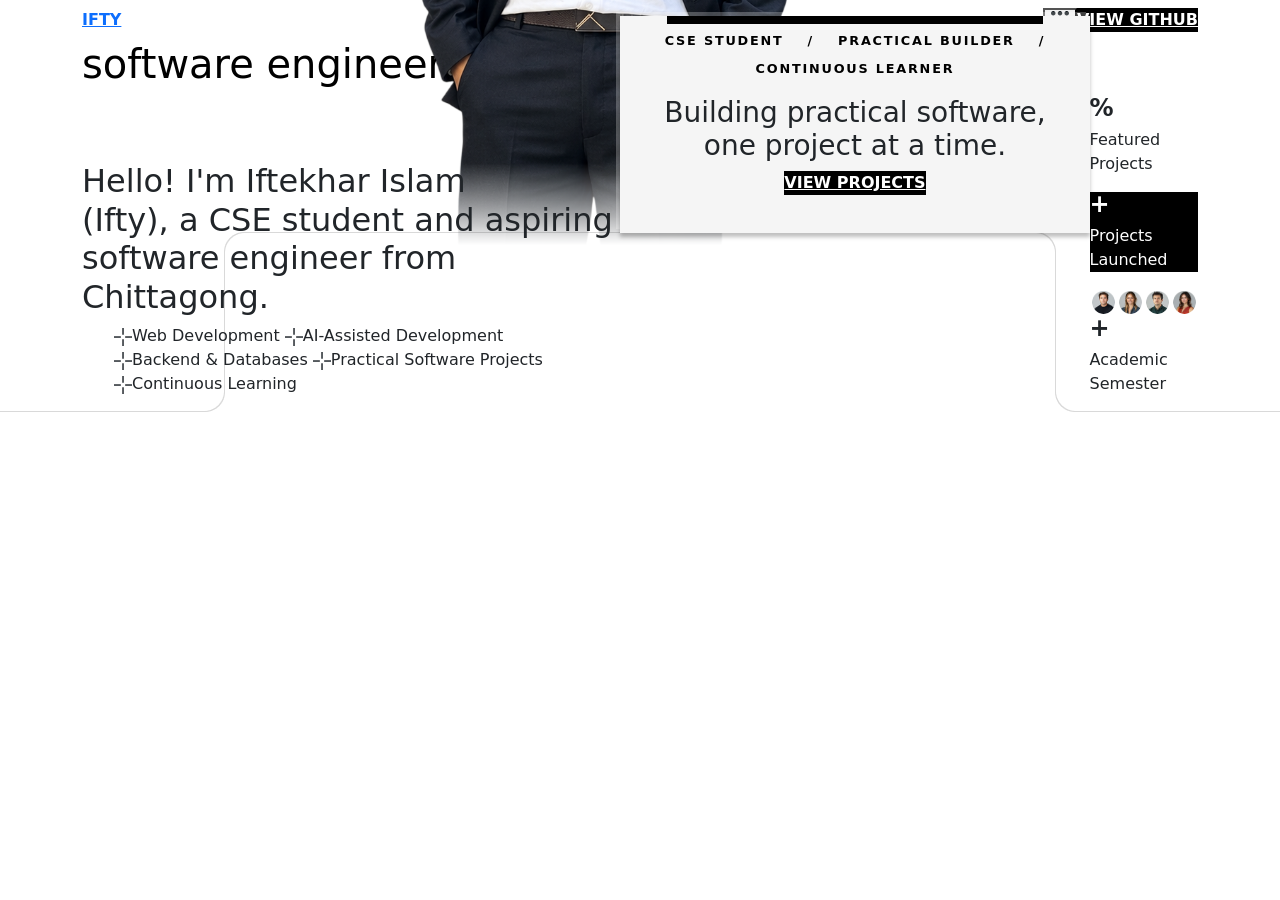
==== commit cf0c2218: "linkdin icon fix" ====
--- a/test_hero.html
+++ b/test_hero.html
@@ -6,218 +6,218 @@
 <link rel="stylesheet" href="assets/css/bootstrap.min.css"/>
 <link rel="stylesheet" href="assets/css/aos.css"/>
 <link rel="stylesheet" href="assets/css/main.css"/>
-<style>
-      /* ==================== Hero Banner Alignment & Seamless Cutoff Fix ==================== */
-      .banner-three-man {
-        position: absolute;
-        z-index: 1;
-        pointer-events: none;
-      }
-
-      .banner-three-man img {
-        display: block;
-        width: 100%;
-        height: auto;
-        /* Soft fade-out at the lower cutoff so no harsh cropped line is visible */
-        -webkit-mask-image: linear-gradient(to bottom, black 80%, black 92%, transparent 100%);
-        mask-image: linear-gradient(to bottom, black 80%, black 92%, transparent 100%);
-      }
-
-      .banner-three-center {
-        position: relative;
-        z-index: 2;
-        background: #f5f5f5;
-        border-radius: 0;
-        box-shadow:
-          0 4px 4px 0 rgba(0, 0, 0, 0.25),
-          -4px -4px 0 0 rgba(255, 255, 255, 0.25);
-        text-align: center;
-      }
-
-      .hero-bridge {
-        position: relative;
-        z-index: 1;
-        display: flex;
-        justify-content: center;
-        flex-wrap: wrap;
-        gap: 10px 24px;
-        margin: 0 auto 18px;
-        color: #000;
-        font-size: 0.8rem;
-        font-weight: 700;
-        letter-spacing: 0.14em;
-        line-height: 1.4;
-        text-transform: uppercase;
-      }
-
-      .hero-bridge span {
-        display: inline-flex;
-        align-items: center;
-        gap: 24px;
-      }
-
-      .hero-bridge span:not(:last-child)::after {
-        content: "/";
-        color: var(--main-two-600);
-      }
-
-      .banner-three-center::before {
-        content: "";
-        position: absolute;
-        top: 0;
-        left: 10%;
-        right: 10%;
-        height: 8px;
-        background: #000;
-        border-top: 3px solid var(--main-two-600);
-      }
-
-      .banner-three-center-title {
-        max-width: 760px;
-        margin-inline: auto;
-        word-break: break-word;
-      }
-
-      /* Desktop (>= 1200px): Hero image restored to original upper position; center card lifted to meet bottom */
-      @media screen and (min-width: 1200px) {
-        .banner-three-man {
-          width: clamp(470px, 60vw, 880px);
-          inset-block-end: 45%;
-        }
-
-        .banner-three-center {
-          align-self: flex-start;
-          width: min(100%, 880px);
-          margin-top: -80px;
-          margin-inline: auto;
-          padding: 16px 42px 38px;
-        }
-      }
-
-      /* Tablet Landscape (992px to 1199px) */
-      @media screen and (min-width: 992px) and (max-width: 1199px) {
-        .banner-three-line-shape {
-          display: none !important;
-        }
-
-        .banner-three-man {
-          width: 480px;
-          top: -30px !important;
-          bottom: auto !important;
-          inset-block-end: auto !important;
-        }
-
-        .banner-three-center {
-          width: min(100%, 750px);
-          margin-top: 150px;
-          margin-inline: auto;
-          padding: 16px 36px 32px;
-        }
-
-        .banner-three-center-title {
-          font-size: 2.6rem;
-        }
-      }
-
-      /* Tablet Portrait (768px to 991px) */
-      @media screen and (min-width: 768px) and (max-width: 991px) {
-        .banner-three-line-shape {
-          display: none !important;
-        }
-
-        .banner-three-man {
-          width: 380px;
-          top: -25px !important;
-          bottom: auto !important;
-          inset-block-end: auto !important;
-        }
-
-        .banner-three-center {
-          width: min(100%, 680px);
-          margin-top: 130px;
-          margin-inline: auto;
-          padding: 16px 30px 30px;
-        }
-
-        .banner-three-center-title {
-          font-size: 2.2rem;
-        }
-      }
-
-      /* Mobile Devices (< 768px) */
-      @media screen and (max-width: 767px) {
-        .banner-three-line-shape {
-          display: none !important;
-        }
-
-        /* Push man image UP into the section padding area so it overlaps the title text,
-           mimicking the desktop layout where the figure stands over 'SOFTWARE ENGINEER' */
-        .banner-three-man {
-          width: min(92vw, 360px);
-          top: -100px !important;
-          bottom: auto !important;
-          inset-block-end: auto !important;
-        }
-
-        /* Push center card down so it docks right below the man image */
-        .banner-three-center {
-          width: 100%;
-          margin-top: 320px;
-          margin-inline: auto;
-          padding: 16px 20px 28px;
-        }
-
-        .banner-three-center-title {
-          font-size: clamp(1.4rem, 5.5vw, 1.9rem);
-        }
-
-        .hero-bridge {
-          gap: 6px 12px;
-          font-size: 0.65rem;
-          letter-spacing: 0.08em;
-        }
-
-        .hero-bridge span {
-          gap: 12px;
-        }
-      }
-
-      /* Navbar social icons: always visible on all screens */
-      .header-three-social {
-        display: flex !important;
-        align-items: center;
-      }
-
-      @media screen and (max-width: 991px) {
-        .header-three-social ul { gap: 6px !important; }
-        .header-three-social ul li a { width: 38px !important; height: 38px !important; font-size: 1rem !important; }
-      }
-
-      @media screen and (max-width: 575px) {
-        .header-three-social ul { gap: 4px !important; }
-        .header-three-social ul li a { width: 32px !important; height: 32px !important; font-size: 0.85rem !important; }
-        .header-three-logo { padding: 8px 12px 6px !important; }
-        .header-three-logo a { font-size: 1.2rem !important; }
-        .header-three-menu button { width: 36px !important; height: 36px !important; }
-      }
-
-      .footer-three-bottom-title {
-        font-size: clamp(58px, 13vw, 270px);
-        line-height: 0.83;
-        white-space: nowrap;
-        width: 100%;
-        text-align: center;
-      }
-
-      .footer-three-bottom {
-        overflow: hidden;
-      }
-
-      @media screen and (max-width: 575px) {
-        .footer-three-bottom-title {
-          font-size: clamp(42px, 13vw, 88px);
-        }
-      }
+<style>
+      /* ==================== Hero Banner Alignment & Seamless Cutoff Fix ==================== */
+      .banner-three-man {
+        position: absolute;
+        z-index: 1;
+        pointer-events: none;
+      }
+
+      .banner-three-man img {
+        display: block;
+        width: 100%;
+        height: auto;
+        /* Soft fade-out at the lower cutoff so no harsh cropped line is visible */
+        -webkit-mask-image: linear-gradient(to bottom, black 80%, black 92%, transparent 100%);
+        mask-image: linear-gradient(to bottom, black 80%, black 92%, transparent 100%);
+      }
+
+      .banner-three-center {
+        position: relative;
+        z-index: 2;
+        background: #f5f5f5;
+        border-radius: 0;
+        box-shadow:
+          0 4px 4px 0 rgba(0, 0, 0, 0.25),
+          -4px -4px 0 0 rgba(255, 255, 255, 0.25);
+        text-align: center;
+      }
+
+      .hero-bridge {
+        position: relative;
+        z-index: 1;
+        display: flex;
+        justify-content: center;
+        flex-wrap: wrap;
+        gap: 10px 24px;
+        margin: 0 auto 18px;
+        color: #000;
+        font-size: 0.8rem;
+        font-weight: 700;
+        letter-spacing: 0.14em;
+        line-height: 1.4;
+        text-transform: uppercase;
+      }
+
+      .hero-bridge span {
+        display: inline-flex;
+        align-items: center;
+        gap: 24px;
+      }
+
+      .hero-bridge span:not(:last-child)::after {
+        content: "/";
+        color: var(--main-two-600);
+      }
+
+      .banner-three-center::before {
+        content: "";
+        position: absolute;
+        top: 0;
+        left: 10%;
+        right: 10%;
+        height: 8px;
+        background: #000;
+        border-top: 3px solid var(--main-two-600);
+      }
+
+      .banner-three-center-title {
+        max-width: 760px;
+        margin-inline: auto;
+        word-break: break-word;
+      }
+
+      /* Desktop (>= 1200px): Hero image restored to original upper position; center card lifted to meet bottom */
+      @media screen and (min-width: 1200px) {
+        .banner-three-man {
+          width: clamp(470px, 60vw, 880px);
+          inset-block-end: 45%;
+        }
+
+        .banner-three-center {
+          align-self: flex-start;
+          width: min(100%, 880px);
+          margin-top: -80px;
+          margin-inline: auto;
+          padding: 16px 42px 38px;
+        }
+      }
+
+      /* Tablet Landscape (992px to 1199px) */
+      @media screen and (min-width: 992px) and (max-width: 1199px) {
+        .banner-three-line-shape {
+          display: none !important;
+        }
+
+        .banner-three-man {
+          width: 480px;
+          top: -30px !important;
+          bottom: auto !important;
+          inset-block-end: auto !important;
+        }
+
+        .banner-three-center {
+          width: min(100%, 750px);
+          margin-top: 150px;
+          margin-inline: auto;
+          padding: 16px 36px 32px;
+        }
+
+        .banner-three-center-title {
+          font-size: 2.6rem;
+        }
+      }
+
+      /* Tablet Portrait (768px to 991px) */
+      @media screen and (min-width: 768px) and (max-width: 991px) {
+        .banner-three-line-shape {
+          display: none !important;
+        }
+
+        .banner-three-man {
+          width: 380px;
+          top: -25px !important;
+          bottom: auto !important;
+          inset-block-end: auto !important;
+        }
+
+        .banner-three-center {
+          width: min(100%, 680px);
+          margin-top: 130px;
+          margin-inline: auto;
+          padding: 16px 30px 30px;
+        }
+
+        .banner-three-center-title {
+          font-size: 2.2rem;
+        }
+      }
+
+      /* Mobile Devices (< 768px) */
+      @media screen and (max-width: 767px) {
+        .banner-three-line-shape {
+          display: none !important;
+        }
+
+        /* Push man image UP into the section padding area so it overlaps the title text,
+           mimicking the desktop layout where the figure stands over 'SOFTWARE ENGINEER' */
+        .banner-three-man {
+          width: min(92vw, 360px);
+          top: -100px !important;
+          bottom: auto !important;
+          inset-block-end: auto !important;
+        }
+
+        /* Push center card down so it docks right below the man image */
+        .banner-three-center {
+          width: 100%;
+          margin-top: 320px;
+          margin-inline: auto;
+          padding: 16px 20px 28px;
+        }
+
+        .banner-three-center-title {
+          font-size: clamp(1.4rem, 5.5vw, 1.9rem);
+        }
+
+        .hero-bridge {
+          gap: 6px 12px;
+          font-size: 0.65rem;
+          letter-spacing: 0.08em;
+        }
+
+        .hero-bridge span {
+          gap: 12px;
+        }
+      }
+
+      /* Navbar social icons: always visible on all screens */
+      .header-three-social {
+        display: flex !important;
+        align-items: center;
+      }
+
+      @media screen and (max-width: 991px) {
+        .header-three-social ul { gap: 6px !important; }
+        .header-three-social ul li a { width: 38px !important; height: 38px !important; font-size: 1rem !important; }
+      }
+
+      @media screen and (max-width: 575px) {
+        .header-three-social ul { gap: 4px !important; }
+        .header-three-social ul li a { width: 32px !important; height: 32px !important; font-size: 0.85rem !important; }
+        .header-three-logo { padding: 8px 12px 6px !important; }
+        .header-three-logo a { font-size: 1.2rem !important; }
+        .header-three-menu button { width: 36px !important; height: 36px !important; }
+      }
+
+      .footer-three-bottom-title {
+        font-size: clamp(58px, 13vw, 270px);
+        line-height: 0.83;
+        white-space: nowrap;
+        width: 100%;
+        text-align: center;
+      }
+
+      .footer-three-bottom {
+        overflow: hidden;
+      }
+
+      @media screen and (max-width: 575px) {
+        .footer-three-bottom-title {
+          font-size: clamp(42px, 13vw, 88px);
+        }
+      }
     </style>
 <style>
 .preloader { display: none !important; }
@@ -226,468 +226,468 @@
 </style>
 </head>
 <body class="tw-magic-cursor">
-<header
-      class="header header-two header-three tw-transition-all tw-z-99 position-relative"
-    >
-      <div class="container tw-container-1800-px">
-        <nav
-          class="d-flex align-items-center justify-content-between position-relative"
-        >
-          <!-- Logo Start -->
-          <div class="header-three-logo tw-rounded-md">
-            <a href="index.html" class="link text-heading fw-bold tw-text-2xl">
-              IFTY
-            </a>
-          </div>
-          <!-- Logo End  -->
-
-          <!-- Menu Start  -->
-          <div class="header-three-social d-flex align-items-center">
-            <ul class="d-flex tw-gap-205">
-              <li>
-                <a
-                  class="tw-w-13 tw-h-13 lh-1 d-inline-flex justify-content-center align-items-center text-heading tw-text-xl tw-rounded-md"
-                  href="https://github.com/Iftekhar-Islam-Ifty"
-                  target="_blank"
-                  ><i class="ph-bold ph-github-logo"></i
-                ></a>
-              </li>
-              <li>
-                <a
-                  class="tw-w-13 tw-h-13 lh-1 d-inline-flex justify-content-center align-items-center text-heading tw-text-xl tw-rounded-md"
-                  href="#projects"
-                  ><i class="ph-bold ph-code"></i
-                ></a>
-              </li>
-              <li>
-                <a
-                  class="tw-w-13 tw-h-13 lh-1 d-inline-flex justify-content-center align-items-center text-heading tw-text-xl tw-rounded-md"
-                  href="https://www.linkedin.com/in/md-iftekharul-islam-a31b67394"
-                  target="_blank"
-                  ><i class="ph-bold ph-student"></i
-                ></a>
-              </li>
-              <li>
-                <a
-                  class="tw-w-13 tw-h-13 lh-1 d-inline-flex justify-content-center align-items-center text-heading tw-text-xl tw-rounded-md"
-                  href="https://github.com/Iftekhar-Islam-Ifty"
-                  target="_blank"
-                  ><i class="ph-bold ph-github-logo"></i
-                ></a>
-              </li>
-            </ul>
-          </div>
-          <!-- Menu End  -->
-
-          <!-- Menu Start  -->
-          <div class="header-menu d-none">
-            <!-- Nav menu Start -->
-            <div class="main-menu">
-              <nav class="tw-main-menu-content">
-                <ul>
-                  <li class="p-static has-dropdown">
-                    <a class="color-active" href="index.html">Home</a>
-                    <!-- mega menu start -->
-                    <div class="tw-submenu submenu has-homemenu">
-                      <div
-                        class="row gx-6 row-cols-1 row-cols-md-1 row-cols-lg-2 row-cols-xl-2"
-                      >
-                        <div class="col homemenu">
-                          <div class="homemenu-thumb tw-mb-4">
-                            <img
-                              src="assets/images/thumbs/home1.jpg"
-                              alt="home-one"
-                            />
-                            <div class="homemenu-btn w-100">
-                              <div class="tw-mb-2">
-                                <a
-                                  class="bg-main-two-600 text-white fw-semibold tw-py-3 tw-text-sm d-inline-block hover-bg-white hover-text-heading menu-btn show-1"
-                                  href="index.html"
-                                >
-                                  Multi Page
-                                </a>
-                              </div>
-                            </div>
-                          </div>
-                          <div class="homemenu-content text-center">
-                            <h4 class="homemenu-title">
-                              <a href="index.html">Ceative Agency</a>
-                            </h4>
-                          </div>
-                        </div>
-                        <div class="col homemenu">
-                          <div class="homemenu-thumb tw-mb-4">
-                            <img
-                              src="assets/images/thumbs/home2.jpg"
-                              alt="home-two"
-                            />
-                            <div class="homemenu-btn w-100">
-                              <div class="tw-mb-2">
-                                <a
-                                  class="bg-main-two-600 text-white fw-semibold tw-py-3 tw-text-sm d-inline-block hover-bg-white hover-text-heading menu-btn show-1"
-                                  href="index-2.html"
-                                >
-                                  Multi Page
-                                </a>
-                              </div>
-                            </div>
-                          </div>
-                          <div class="homemenu-content text-center">
-                            <h4 class="homemenu-title">
-                              <a href="index-2.html">Digital Studio</a>
-                            </h4>
-                          </div>
-                        </div>
-                        <div class="col homemenu">
-                          <div class="homemenu-thumb tw-mb-4">
-                            <img
-                              src="assets/images/thumbs/home3.jpg"
-                              alt="home-three"
-                            />
-                            <div class="homemenu-btn w-100">
-                              <div class="tw-mb-2">
-                                <a
-                                  class="bg-main-two-600 text-white fw-semibold tw-py-3 tw-text-sm d-inline-block hover-bg-white hover-text-heading menu-btn show-1"
-                                  href="index-3.html"
-                                >
-                                  Multi Page
-                                </a>
-                              </div>
-                            </div>
-                          </div>
-                          <div class="homemenu-content text-center">
-                            <h4 class="homemenu-title">
-                              <a href="index-3.html">Personal Portfolio</a>
-                            </h4>
-                          </div>
-                        </div>
-                        <div class="col homemenu">
-                          <div class="homemenu-thumb tw-mb-4">
-                            <img
-                              src="assets/images/thumbs/coming-soon-img.png"
-                              alt="coming-soon"
-                            />
-                          </div>
-                          <div class="homemenu-content text-center">
-                            <h4 class="homemenu-title">
-                              <a href="#">Coming Soon</a>
-                            </h4>
-                          </div>
-                        </div>
-                      </div>
-                    </div>
-                    <!-- mega menu end -->
-                  </li>
-                  <li><a href="about.html">About Us</a></li>
-                  <li class="has-dropdown">
-                    <a href="service.html">Services</a>
-                    <ul class="submenu tw-submenu">
-                      <li><a href="service.html">Our Service</a></li>
-                      <li>
-                        <a href="service-details.html">Service Details</a>
-                      </li>
-                    </ul>
-                  </li>
-                  <li class="has-dropdown">
-                    <a href="#">Pages</a>
-                    <ul class="submenu tw-submenu">
-                      <li><a href="about.html">About Us</a></li>
-                      <li><a href="team.html">Our Team</a></li>
-                      <li><a href="testimonial.html">Testimonials</a></li>
-                      <li><a href="pricing.html">Pricing</a></li>
-                      <li><a href="portfolio-one.html">Portfolio One</a></li>
-                      <li><a href="portfolio-two.html">Portfolio Two</a></li>
-                      <li>
-                        <a href="portfolio-three.html">Portfolio Theee</a>
-                      </li>
-                      <li><a href="portfolio-four.html">Portfolio Four</a></li>
-                      <li>
-                        <a href="portfolio-details.html">Portfolio Details</a>
-                      </li>
-                      <li><a href="faq.html">Our Faq</a></li>
-                      <li><a href="error.html">Error</a></li>
-                    </ul>
-                  </li>
-                  <li class="has-dropdown">
-                    <a href="blog.html">Blog</a>
-                    <ul class="submenu tw-submenu">
-                      <li><a href="blog.html">Blog</a></li>
-                      <li><a href="blog-list.html">Blog List</a></li>
-                      <li><a href="blog-details.html">Blog Details</a></li>
-                    </ul>
-                  </li>
-                  <li><a href="contact.html">Contact</a></li>
-                </ul>
-              </nav>
-            </div>
-            <!-- Nav menu End  -->
-          </div>
-          <!-- Menu End  -->
-
-          <!-- Header Right start -->
-          <div class="header-right d-flex align-items-center tw-gap-705">
-            <!-- Menu Button Start  -->
-            <div class="header-three-menu">
-              <button
-                class="tw-offcanvas-open-btn tw-w-13 tw-h-13 lh-1 d-inline-flex justify-content-center align-items-center tw-transition-3 tw-rounded-md"
-              >
-                <span
-                  ><img
-                    class="tw-transition-3"
-                    src="assets/images/icons/header-three-toggle.svg"
-                    alt="toggle"
-                /></span>
-              </button>
-            </div>
-            <!-- Menu Button End  -->
-
-            <!-- Header Button Start  -->
-            <div class="header-three-button d-none d-md-block">
-              <a
-                class="tw-hover-btn bg-black text-white fw-bold tw-py-4 tw-px-10 d-inline-block hover-text-white text-uppercase tw-rounded-md"
-                href="https://github.com/Iftekhar-Islam-Ifty"
-                target="_blank"
-              >
-                view GitHub
-                <span class="tw-hover-btn-circle-dot bg-main-two-600"></span>
-              </a>
-            </div>
-            <!-- Header Button End  -->
-          </div>
-
-          <!-- Header Right End  -->
-        </nav>
-      </div>
+<header
+      class="header header-two header-three tw-transition-all tw-z-99 position-relative"
+    >
+      <div class="container tw-container-1800-px">
+        <nav
+          class="d-flex align-items-center justify-content-between position-relative"
+        >
+          <!-- Logo Start -->
+          <div class="header-three-logo tw-rounded-md">
+            <a href="index.html" class="link text-heading fw-bold tw-text-2xl">
+              IFTY
+            </a>
+          </div>
+          <!-- Logo End  -->
+
+          <!-- Menu Start  -->
+          <div class="header-three-social d-flex align-items-center">
+            <ul class="d-flex tw-gap-205">
+              <li>
+                <a
+                  class="tw-w-13 tw-h-13 lh-1 d-inline-flex justify-content-center align-items-center text-heading tw-text-xl tw-rounded-md"
+                  href="https://github.com/Iftekhar-Islam-Ifty"
+                  target="_blank"
+                  ><i class="ph-bold ph-github-logo"></i
+                ></a>
+              </li>
+              <li>
+                <a
+                  class="tw-w-13 tw-h-13 lh-1 d-inline-flex justify-content-center align-items-center text-heading tw-text-xl tw-rounded-md"
+                  href="#projects"
+                  ><i class="ph-bold ph-code"></i
+                ></a>
+              </li>
+              <li>
+                <a
+                  class="tw-w-13 tw-h-13 lh-1 d-inline-flex justify-content-center align-items-center text-heading tw-text-xl tw-rounded-md"
+                  href="https://www.linkedin.com/in/md-iftekharul-islam-a31b67394"
+                  target="_blank"
+                  ><i class="ph-bold ph-student"></i
+                ></a>
+              </li>
+              <li>
+                <a
+                  class="tw-w-13 tw-h-13 lh-1 d-inline-flex justify-content-center align-items-center text-heading tw-text-xl tw-rounded-md"
+                  href="https://github.com/Iftekhar-Islam-Ifty"
+                  target="_blank"
+                  ><i class="ph-bold ph-github-logo"></i
+                ></a>
+              </li>
+            </ul>
+          </div>
+          <!-- Menu End  -->
+
+          <!-- Menu Start  -->
+          <div class="header-menu d-none">
+            <!-- Nav menu Start -->
+            <div class="main-menu">
+              <nav class="tw-main-menu-content">
+                <ul>
+                  <li class="p-static has-dropdown">
+                    <a class="color-active" href="index.html">Home</a>
+                    <!-- mega menu start -->
+                    <div class="tw-submenu submenu has-homemenu">
+                      <div
+                        class="row gx-6 row-cols-1 row-cols-md-1 row-cols-lg-2 row-cols-xl-2"
+                      >
+                        <div class="col homemenu">
+                          <div class="homemenu-thumb tw-mb-4">
+                            <img
+                              src="assets/images/thumbs/home1.jpg"
+                              alt="home-one"
+                            />
+                            <div class="homemenu-btn w-100">
+                              <div class="tw-mb-2">
+                                <a
+                                  class="bg-main-two-600 text-white fw-semibold tw-py-3 tw-text-sm d-inline-block hover-bg-white hover-text-heading menu-btn show-1"
+                                  href="index.html"
+                                >
+                                  Multi Page
+                                </a>
+                              </div>
+                            </div>
+                          </div>
+                          <div class="homemenu-content text-center">
+                            <h4 class="homemenu-title">
+                              <a href="index.html">Ceative Agency</a>
+                            </h4>
+                          </div>
+                        </div>
+                        <div class="col homemenu">
+                          <div class="homemenu-thumb tw-mb-4">
+                            <img
+                              src="assets/images/thumbs/home2.jpg"
+                              alt="home-two"
+                            />
+                            <div class="homemenu-btn w-100">
+                              <div class="tw-mb-2">
+                                <a
+                                  class="bg-main-two-600 text-white fw-semibold tw-py-3 tw-text-sm d-inline-block hover-bg-white hover-text-heading menu-btn show-1"
+                                  href="index-2.html"
+                                >
+                                  Multi Page
+                                </a>
+                              </div>
+                            </div>
+                          </div>
+                          <div class="homemenu-content text-center">
+                            <h4 class="homemenu-title">
+                              <a href="index-2.html">Digital Studio</a>
+                            </h4>
+                          </div>
+                        </div>
+                        <div class="col homemenu">
+                          <div class="homemenu-thumb tw-mb-4">
+                            <img
+                              src="assets/images/thumbs/home3.jpg"
+                              alt="home-three"
+                            />
+                            <div class="homemenu-btn w-100">
+                              <div class="tw-mb-2">
+                                <a
+                                  class="bg-main-two-600 text-white fw-semibold tw-py-3 tw-text-sm d-inline-block hover-bg-white hover-text-heading menu-btn show-1"
+                                  href="index-3.html"
+                                >
+                                  Multi Page
+                                </a>
+                              </div>
+                            </div>
+                          </div>
+                          <div class="homemenu-content text-center">
+                            <h4 class="homemenu-title">
+                              <a href="index-3.html">Personal Portfolio</a>
+                            </h4>
+                          </div>
+                        </div>
+                        <div class="col homemenu">
+                          <div class="homemenu-thumb tw-mb-4">
+                            <img
+                              src="assets/images/thumbs/coming-soon-img.png"
+                              alt="coming-soon"
+                            />
+                          </div>
+                          <div class="homemenu-content text-center">
+                            <h4 class="homemenu-title">
+                              <a href="#">Coming Soon</a>
+                            </h4>
+                          </div>
+                        </div>
+                      </div>
+                    </div>
+                    <!-- mega menu end -->
+                  </li>
+                  <li><a href="about.html">About Us</a></li>
+                  <li class="has-dropdown">
+                    <a href="service.html">Services</a>
+                    <ul class="submenu tw-submenu">
+                      <li><a href="service.html">Our Service</a></li>
+                      <li>
+                        <a href="service-details.html">Service Details</a>
+                      </li>
+                    </ul>
+                  </li>
+                  <li class="has-dropdown">
+                    <a href="#">Pages</a>
+                    <ul class="submenu tw-submenu">
+                      <li><a href="about.html">About Us</a></li>
+                      <li><a href="team.html">Our Team</a></li>
+                      <li><a href="testimonial.html">Testimonials</a></li>
+                      <li><a href="pricing.html">Pricing</a></li>
+                      <li><a href="portfolio-one.html">Portfolio One</a></li>
+                      <li><a href="portfolio-two.html">Portfolio Two</a></li>
+                      <li>
+                        <a href="portfolio-three.html">Portfolio Theee</a>
+                      </li>
+                      <li><a href="portfolio-four.html">Portfolio Four</a></li>
+                      <li>
+                        <a href="portfolio-details.html">Portfolio Details</a>
+                      </li>
+                      <li><a href="faq.html">Our Faq</a></li>
+                      <li><a href="error.html">Error</a></li>
+                    </ul>
+                  </li>
+                  <li class="has-dropdown">
+                    <a href="blog.html">Blog</a>
+                    <ul class="submenu tw-submenu">
+                      <li><a href="blog.html">Blog</a></li>
+                      <li><a href="blog-list.html">Blog List</a></li>
+                      <li><a href="blog-details.html">Blog Details</a></li>
+                    </ul>
+                  </li>
+                  <li><a href="contact.html">Contact</a></li>
+                </ul>
+              </nav>
+            </div>
+            <!-- Nav menu End  -->
+          </div>
+          <!-- Menu End  -->
+
+          <!-- Header Right start -->
+          <div class="header-right d-flex align-items-center tw-gap-705">
+            <!-- Menu Button Start  -->
+            <div class="header-three-menu">
+              <button
+                class="tw-offcanvas-open-btn tw-w-13 tw-h-13 lh-1 d-inline-flex justify-content-center align-items-center tw-transition-3 tw-rounded-md"
+              >
+                <span
+                  ><img
+                    class="tw-transition-3"
+                    src="assets/images/icons/header-three-toggle.svg"
+                    alt="toggle"
+                /></span>
+              </button>
+            </div>
+            <!-- Menu Button End  -->
+
+            <!-- Header Button Start  -->
+            <div class="header-three-button d-none d-md-block">
+              <a
+                class="tw-hover-btn bg-black text-white fw-bold tw-py-4 tw-px-10 d-inline-block hover-text-white text-uppercase tw-rounded-md"
+                href="https://github.com/Iftekhar-Islam-Ifty"
+                target="_blank"
+              >
+                view GitHub
+                <span class="tw-hover-btn-circle-dot bg-main-two-600"></span>
+              </a>
+            </div>
+            <!-- Header Button End  -->
+          </div>
+
+          <!-- Header Right End  -->
+        </nav>
+      </div>
     </header>
-<section class="banner-three-area">
-          <div class="container tw-container-1800-px">
-            <div class="row">
-              <div class="col-xl-12">
-                <div class="banner-three-wrapper position-relative z-1">
-                  <div
-                    class="banner-three-man position-absolute start-50 translate-middle-x"
-                  >
-                    <img
-                      src="assets/images/shapes/banner-three-man2.png"
-                      alt="man"
-                    />
-                  </div>
-                  <h1 class="banner-three-title text-black tw-mb-30">
-                    software engineer
-                  </h1>
-                  <div
-                    class="banner-three-wrap d-flex justify-content-between align-items-end position-relative z-1"
-                  >
-                    <div
-                      class="banner-three-left tw-rounded-lg"
-                      data-aos="fade-up"
-                      data-aos-duration="1000"
-                      data-aos-delay="200"
-                    >
-                      <h2 class="banner-three-left-title tw-text-3xl tw-mb-6">
-                        Hello! I'm Iftekhar Islam <br />
-                        (Ifty), a CSE student and aspiring software engineer
-                        from Chittagong.
-                      </h2>
-                      <div class="banner-three-list">
-                        <ul>
-                          <li
-                            class="tw-text-lg fw-medium d-inline-flex align-items-center tw-gap-2 tw-mb-4"
-                          >
-                            <span
-                              ><img
-                                src="assets/images/icons/banner-three-pluse.svg"
-                                alt="pluse"
-                            /></span>
-                            Web Development
-                          </li>
-                          <li
-                            class="tw-text-lg fw-medium d-inline-flex align-items-center tw-gap-2 tw-mb-4"
-                          >
-                            <span
-                              ><img
-                                src="assets/images/icons/banner-three-pluse.svg"
-                                alt="pluse"
-                            /></span>
-                            AI-Assisted Development
-                          </li>
-                          <li
-                            class="tw-text-lg fw-medium d-inline-flex align-items-center tw-gap-2 tw-mb-4"
-                          >
-                            <span
-                              ><img
-                                src="assets/images/icons/banner-three-pluse.svg"
-                                alt="pluse"
-                            /></span>
-                            Backend & Databases
-                          </li>
-                          <li
-                            class="tw-text-lg fw-medium d-inline-flex align-items-center tw-gap-2 tw-mb-4"
-                          >
-                            <span
-                              ><img
-                                src="assets/images/icons/banner-three-pluse.svg"
-                                alt="pluse"
-                            /></span>
-                            Practical Software Projects
-                          </li>
-                          <li
-                            class="tw-text-lg fw-medium d-inline-flex align-items-center tw-gap-2 tw-mb-4"
-                          >
-                            <span
-                              ><img
-                                src="assets/images/icons/banner-three-pluse.svg"
-                                alt="pluse"
-                            /></span>
-                            Continuous Learning
-                          </li>
-                        </ul>
-                      </div>
-                    </div>
-                    <div
-                      class="banner-three-center text-center"
-                      data-aos="fade-up"
-                      data-aos-duration="1000"
-                      data-aos-delay="200"
-                    >
-                      <div class="hero-bridge" aria-label="Focus areas">
-                        <span>CSE Student</span>
-                        <span>Practical Builder</span>
-                        <span>Continuous Learner</span>
-                      </div>
-                      <h3 class="banner-three-center-title tw-text-120">
-                        Building practical software, one project at a time.
-                      </h3>
-                      <div class="banner-three-button">
-                        <a
-                          class="tw-hover-btn bg-black text-white fw-bold tw-py-4 tw-px-10 d-inline-block hover-text-white text-uppercase tw-rounded-lg"
-                          href="#projects"
-                        >
-                          view projects
-                          <span
-                            class="tw-hover-btn-circle-dot bg-main-two-600"
-                          ></span>
-                        </a>
-                      </div>
-                    </div>
-                    <div
-                      class="banner-three-right tw-rounded-lg"
-                      data-aos="fade-up"
-                      data-aos-duration="1000"
-                      data-aos-delay="300"
-                    >
-                      <div
-                        class="banner-three-counter-item tw-rounded-md tw-mb-4 position-relative"
-                      >
-                        <h4
-                          class="banner-three-counter-title tw-text-101 fw-semibold font-heading text-heading tw-mb-2 lh-1"
-                        >
-                          <span
-                            class="purecounter font-heading"
-                            data-purecounter-duration="2"
-                            data-purecounter-end="3"
-                          ></span
-                          >%
-                        </h4>
-                        <p
-                          class="banner-three-counter-paragraph tw-text-lg fw-medium text-heading"
-                        >
-                          Featured Projects
-                        </p>
-                      </div>
-                      <div
-                        class="banner-three-counter-item tw-rounded-md tw-mb-4 ms-auto bg-black"
-                      >
-                        <h4
-                          class="banner-three-counter-title tw-text-101 fw-semibold font-heading text-white tw-mb-2 lh-1"
-                        >
-                          <span
-                            class="purecounter font-heading"
-                            data-purecounter-duration="4"
-                            data-purecounter-end="3"
-                          ></span
-                          >+
-                        </h4>
-                        <p
-                          class="banner-three-counter-paragraph tw-text-lg fw-medium text-white"
-                        >
-                          Projects Launched
-                        </p>
-                      </div>
-                      <div
-                        class="banner-three-counter-item tw-rounded-md tw-mb-4"
-                      >
-                        <div class="d-flex align-items-center tw-mb-2">
-                          <div
-                            class="tw-w-9 tw-h-9 rounded-circle overflow-hidden tw-duration-300 hover-scale-2 tw-hover-z-9 position-relative z-1 border border-2 border-white"
-                          >
-                            <img
-                              src="assets/images/thumbs/team-img1.png"
-                              alt="Client Image"
-                              class="w-100 h-100 object-fit-cover"
-                            />
-                          </div>
-                          <div
-                            class="tw-w-9 tw-h-9 rounded-circle overflow-hidden tw-duration-300 hover-scale-2 tw-hover-z-9 position-relative z-2 tw--ms-16-px z-1 border border-2 border-white"
-                          >
-                            <img
-                              src="assets/images/thumbs/team-img2.png"
-                              alt="Client Image"
-                              class="w-100 h-100 object-fit-cover"
-                            />
-                          </div>
-                          <div
-                            class="tw-w-9 tw-h-9 rounded-circle overflow-hidden tw-duration-300 hover-scale-2 tw-hover-z-9 position-relative z-3 tw--ms-16-px z-1 border border-2 border-white"
-                          >
-                            <img
-                              src="assets/images/thumbs/team-img3.png"
-                              alt="Client Image"
-                              class="w-100 h-100 object-fit-cover"
-                            />
-                          </div>
-                          <div
-                            class="tw-w-9 tw-h-9 rounded-circle overflow-hidden tw-duration-300 hover-scale-2 tw-hover-z-9 position-relative z-3 tw--ms-16-px z-1 border border-2 border-white"
-                          >
-                            <img
-                              src="assets/images/thumbs/team-img4.png"
-                              alt="Client Image"
-                              class="w-100 h-100 object-fit-cover"
-                            />
-                          </div>
-                        </div>
-                        <h4
-                          class="banner-three-counter-title tw-text-101 fw-semibold font-heading text-heading tw-mb-2 lh-1"
-                        >
-                          <span
-                            class="purecounter font-heading"
-                            data-purecounter-duration="3"
-                            data-purecounter-end="96"
-                          ></span
-                          >+
-                        </h4>
-                        <p
-                          class="banner-three-counter-paragraph tw-text-lg fw-medium text-heading"
-                        >
-                          Academic Semester
-                        </p>
-                      </div>
-                    </div>
-                    <div
-                      class="banner-three-line-shape position-absolute start-50 translate-middle-x z-n1"
-                    >
-                      <img
-                        src="assets/images/shapes/banner-three-shape.png"
-                        alt="shape"
-                      />
-                      <div class="banner-three-carcel-shape">
-                        <div><span></span></div>
-                      </div>
-                    </div>
-                  </div>
-                </div>
-              </div>
-            </div>
-          </div>
+<section class="banner-three-area">
+          <div class="container tw-container-1800-px">
+            <div class="row">
+              <div class="col-xl-12">
+                <div class="banner-three-wrapper position-relative z-1">
+                  <div
+                    class="banner-three-man position-absolute start-50 translate-middle-x"
+                  >
+                    <img
+                      src="assets/images/shapes/banner-three-man2.png"
+                      alt="man"
+                    />
+                  </div>
+                  <h1 class="banner-three-title text-black tw-mb-30">
+                    software engineer
+                  </h1>
+                  <div
+                    class="banner-three-wrap d-flex justify-content-between align-items-end position-relative z-1"
+                  >
+                    <div
+                      class="banner-three-left tw-rounded-lg"
+                      data-aos="fade-up"
+                      data-aos-duration="1000"
+                      data-aos-delay="200"
+                    >
+                      <h2 class="banner-three-left-title tw-text-3xl tw-mb-6">
+                        Hello! I'm Iftekhar Islam <br />
+                        (Ifty), a CSE student and aspiring software engineer
+                        from Chittagong.
+                      </h2>
+                      <div class="banner-three-list">
+                        <ul>
+                          <li
+                            class="tw-text-lg fw-medium d-inline-flex align-items-center tw-gap-2 tw-mb-4"
+                          >
+                            <span
+                              ><img
+                                src="assets/images/icons/banner-three-pluse.svg"
+                                alt="pluse"
+                            /></span>
+                            Web Development
+                          </li>
+                          <li
+                            class="tw-text-lg fw-medium d-inline-flex align-items-center tw-gap-2 tw-mb-4"
+                          >
+                            <span
+                              ><img
+                                src="assets/images/icons/banner-three-pluse.svg"
+                                alt="pluse"
+                            /></span>
+                            AI-Assisted Development
+                          </li>
+                          <li
+                            class="tw-text-lg fw-medium d-inline-flex align-items-center tw-gap-2 tw-mb-4"
+                          >
+                            <span
+                              ><img
+                                src="assets/images/icons/banner-three-pluse.svg"
+                                alt="pluse"
+                            /></span>
+                            Backend & Databases
+                          </li>
+                          <li
+                            class="tw-text-lg fw-medium d-inline-flex align-items-center tw-gap-2 tw-mb-4"
+                          >
+                            <span
+                              ><img
+                                src="assets/images/icons/banner-three-pluse.svg"
+                                alt="pluse"
+                            /></span>
+                            Practical Software Projects
+                          </li>
+                          <li
+                            class="tw-text-lg fw-medium d-inline-flex align-items-center tw-gap-2 tw-mb-4"
+                          >
+                            <span
+                              ><img
+                                src="assets/images/icons/banner-three-pluse.svg"
+                                alt="pluse"
+                            /></span>
+                            Continuous Learning
+                          </li>
+                        </ul>
+                      </div>
+                    </div>
+                    <div
+                      class="banner-three-center text-center"
+                      data-aos="fade-up"
+                      data-aos-duration="1000"
+                      data-aos-delay="200"
+                    >
+                      <div class="hero-bridge" aria-label="Focus areas">
+                        <span>CSE Student</span>
+                        <span>Practical Builder</span>
+                        <span>Continuous Learner</span>
+                      </div>
+                      <h3 class="banner-three-center-title tw-text-120">
+                        Building practical software, one project at a time.
+                      </h3>
+                      <div class="banner-three-button">
+                        <a
+                          class="tw-hover-btn bg-black text-white fw-bold tw-py-4 tw-px-10 d-inline-block hover-text-white text-uppercase tw-rounded-lg"
+                          href="#projects"
+                        >
+                          view projects
+                          <span
+                            class="tw-hover-btn-circle-dot bg-main-two-600"
+                          ></span>
+                        </a>
+                      </div>
+                    </div>
+                    <div
+                      class="banner-three-right tw-rounded-lg"
+                      data-aos="fade-up"
+                      data-aos-duration="1000"
+                      data-aos-delay="300"
+                    >
+                      <div
+                        class="banner-three-counter-item tw-rounded-md tw-mb-4 position-relative"
+                      >
+                        <h4
+                          class="banner-three-counter-title tw-text-101 fw-semibold font-heading text-heading tw-mb-2 lh-1"
+                        >
+                          <span
+                            class="purecounter font-heading"
+                            data-purecounter-duration="2"
+                            data-purecounter-end="3"
+                          ></span
+                          >%
+                        </h4>
+                        <p
+                          class="banner-three-counter-paragraph tw-text-lg fw-medium text-heading"
+                        >
+                          Featured Projects
+                        </p>
+                      </div>
+                      <div
+                        class="banner-three-counter-item tw-rounded-md tw-mb-4 ms-auto bg-black"
+                      >
+                        <h4
+                          class="banner-three-counter-title tw-text-101 fw-semibold font-heading text-white tw-mb-2 lh-1"
+                        >
+                          <span
+                            class="purecounter font-heading"
+                            data-purecounter-duration="4"
+                            data-purecounter-end="3"
+                          ></span
+                          >+
+                        </h4>
+                        <p
+                          class="banner-three-counter-paragraph tw-text-lg fw-medium text-white"
+                        >
+                          Projects Launched
+                        </p>
+                      </div>
+                      <div
+                        class="banner-three-counter-item tw-rounded-md tw-mb-4"
+                      >
+                        <div class="d-flex align-items-center tw-mb-2">
+                          <div
+                            class="tw-w-9 tw-h-9 rounded-circle overflow-hidden tw-duration-300 hover-scale-2 tw-hover-z-9 position-relative z-1 border border-2 border-white"
+                          >
+                            <img
+                              src="assets/images/thumbs/team-img1.png"
+                              alt="Client Image"
+                              class="w-100 h-100 object-fit-cover"
+                            />
+                          </div>
+                          <div
+                            class="tw-w-9 tw-h-9 rounded-circle overflow-hidden tw-duration-300 hover-scale-2 tw-hover-z-9 position-relative z-2 tw--ms-16-px z-1 border border-2 border-white"
+                          >
+                            <img
+                              src="assets/images/thumbs/team-img2.png"
+                              alt="Client Image"
+                              class="w-100 h-100 object-fit-cover"
+                            />
+                          </div>
+                          <div
+                            class="tw-w-9 tw-h-9 rounded-circle overflow-hidden tw-duration-300 hover-scale-2 tw-hover-z-9 position-relative z-3 tw--ms-16-px z-1 border border-2 border-white"
+                          >
+                            <img
+                              src="assets/images/thumbs/team-img3.png"
+                              alt="Client Image"
+                              class="w-100 h-100 object-fit-cover"
+                            />
+                          </div>
+                          <div
+                            class="tw-w-9 tw-h-9 rounded-circle overflow-hidden tw-duration-300 hover-scale-2 tw-hover-z-9 position-relative z-3 tw--ms-16-px z-1 border border-2 border-white"
+                          >
+                            <img
+                              src="assets/images/thumbs/team-img4.png"
+                              alt="Client Image"
+                              class="w-100 h-100 object-fit-cover"
+                            />
+                          </div>
+                        </div>
+                        <h4
+                          class="banner-three-counter-title tw-text-101 fw-semibold font-heading text-heading tw-mb-2 lh-1"
+                        >
+                          <span
+                            class="purecounter font-heading"
+                            data-purecounter-duration="3"
+                            data-purecounter-end="96"
+                          ></span
+                          >+
+                        </h4>
+                        <p
+                          class="banner-three-counter-paragraph tw-text-lg fw-medium text-heading"
+                        >
+                          Academic Semester
+                        </p>
+                      </div>
+                    </div>
+                    <div
+                      class="banner-three-line-shape position-absolute start-50 translate-middle-x z-n1"
+                    >
+                      <img
+                        src="assets/images/shapes/banner-three-shape.png"
+                        alt="shape"
+                      />
+                      <div class="banner-three-carcel-shape">
+                        <div><span></span></div>
+                      </div>
+                    </div>
+                  </div>
+                </div>
+              </div>
+            </div>
+          </div>
         </section>
 </body>
 </html>
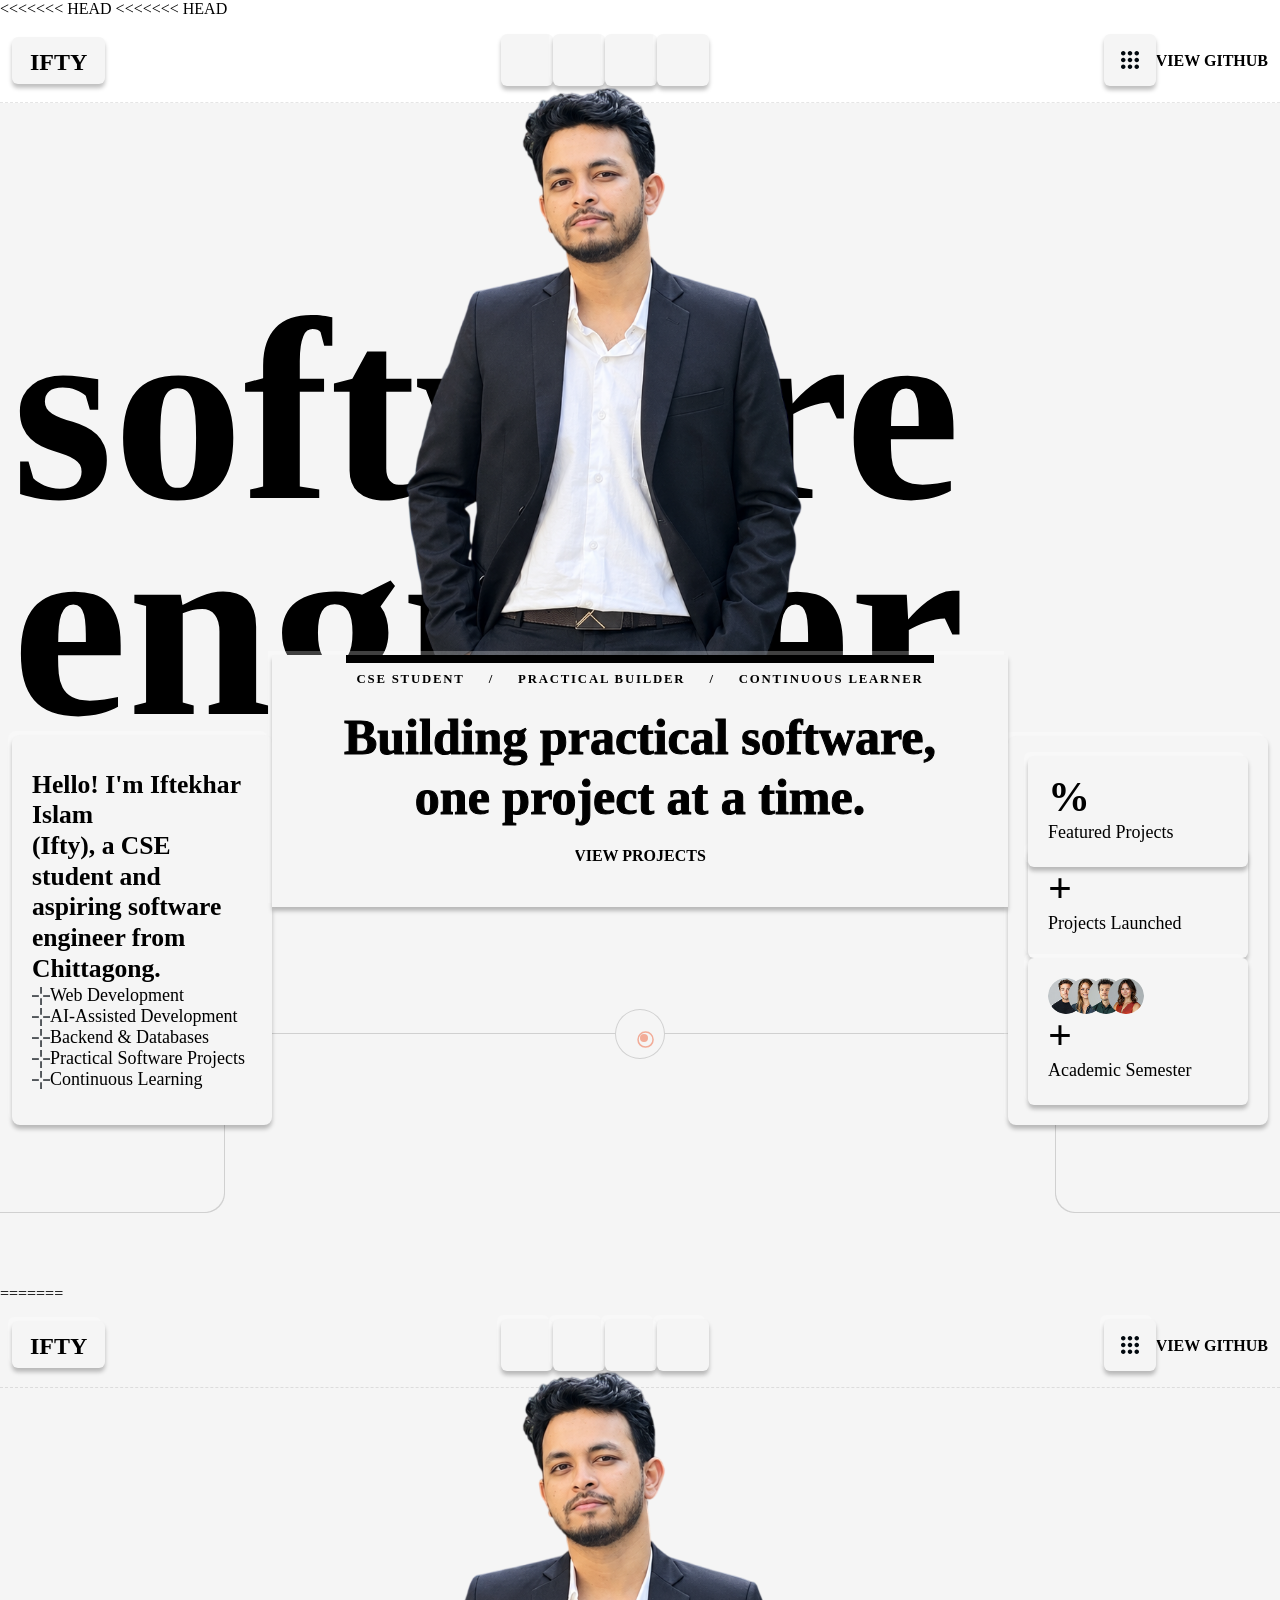
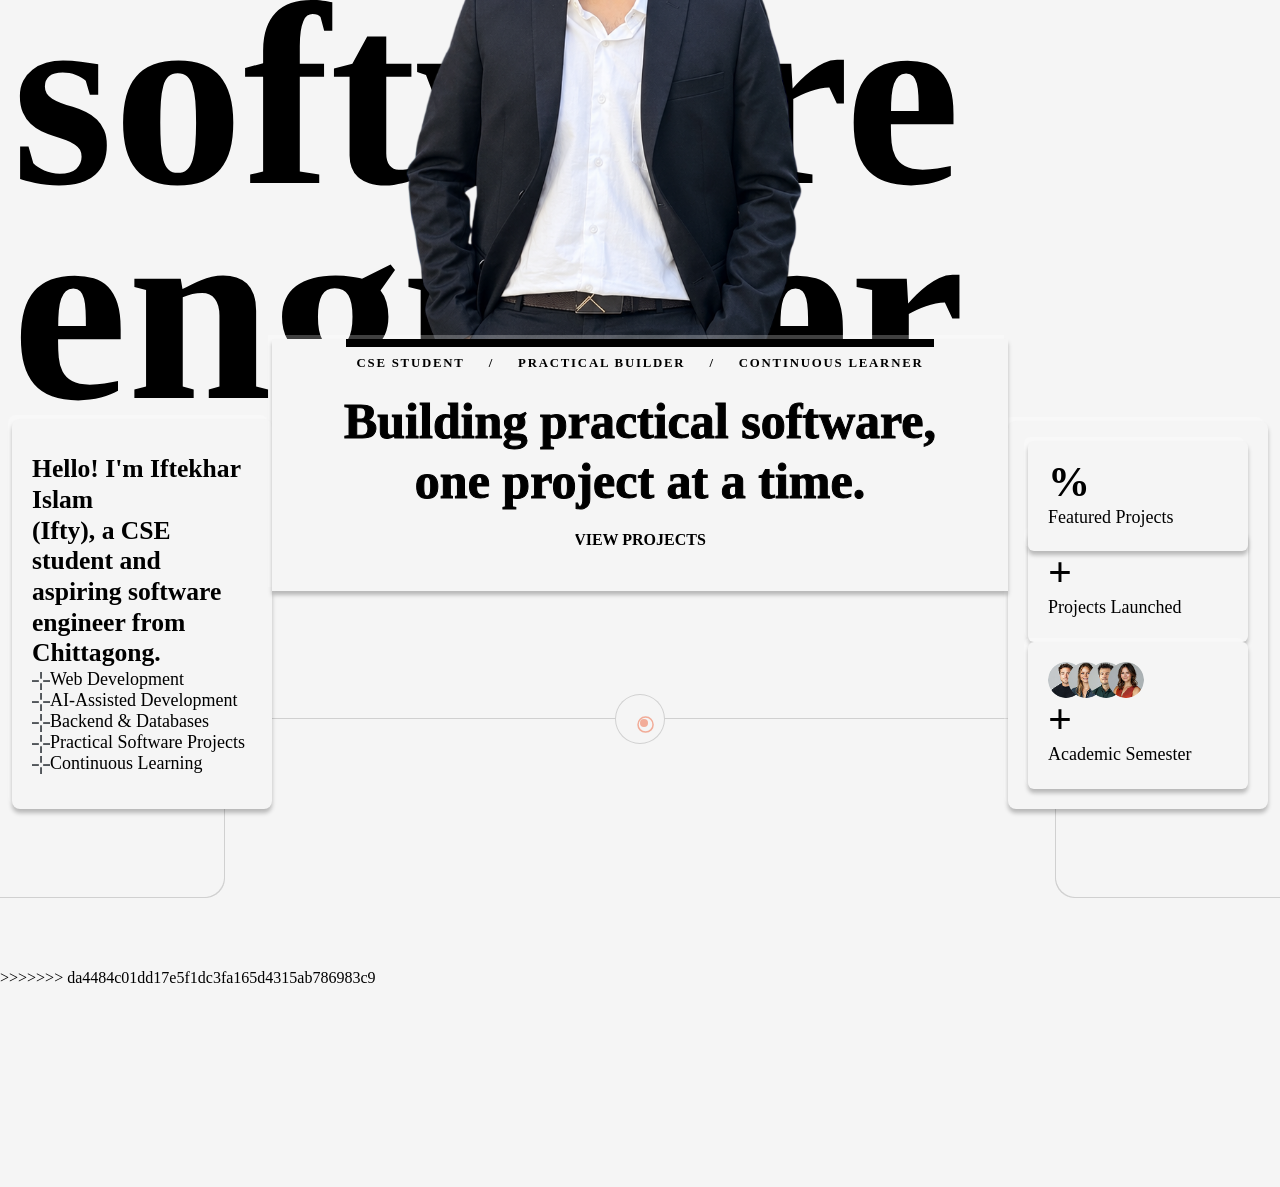
==== commit 866684fc: "linkdin icon fix" ====
--- a/test_hero.html
+++ b/test_hero.html
@@ -6,6 +6,7 @@
 <link rel="stylesheet" href="assets/css/bootstrap.min.css"/>
 <link rel="stylesheet" href="assets/css/aos.css"/>
 <link rel="stylesheet" href="assets/css/main.css"/>
+<<<<<<< HEAD
 <style>
       /* ==================== Hero Banner Alignment & Seamless Cutoff Fix ==================== */
       .banner-three-man {
@@ -218,6 +219,220 @@
           font-size: clamp(42px, 13vw, 88px);
         }
       }
+=======
+<style>
+      /* ==================== Hero Banner Alignment & Seamless Cutoff Fix ==================== */
+      .banner-three-man {
+        position: absolute;
+        z-index: 1;
+        pointer-events: none;
+      }
+
+      .banner-three-man img {
+        display: block;
+        width: 100%;
+        height: auto;
+        /* Soft fade-out at the lower cutoff so no harsh cropped line is visible */
+        -webkit-mask-image: linear-gradient(to bottom, black 80%, black 92%, transparent 100%);
+        mask-image: linear-gradient(to bottom, black 80%, black 92%, transparent 100%);
+      }
+
+      .banner-three-center {
+        position: relative;
+        z-index: 2;
+        background: #f5f5f5;
+        border-radius: 0;
+        box-shadow:
+          0 4px 4px 0 rgba(0, 0, 0, 0.25),
+          -4px -4px 0 0 rgba(255, 255, 255, 0.25);
+        text-align: center;
+      }
+
+      .hero-bridge {
+        position: relative;
+        z-index: 1;
+        display: flex;
+        justify-content: center;
+        flex-wrap: wrap;
+        gap: 10px 24px;
+        margin: 0 auto 18px;
+        color: #000;
+        font-size: 0.8rem;
+        font-weight: 700;
+        letter-spacing: 0.14em;
+        line-height: 1.4;
+        text-transform: uppercase;
+      }
+
+      .hero-bridge span {
+        display: inline-flex;
+        align-items: center;
+        gap: 24px;
+      }
+
+      .hero-bridge span:not(:last-child)::after {
+        content: "/";
+        color: var(--main-two-600);
+      }
+
+      .banner-three-center::before {
+        content: "";
+        position: absolute;
+        top: 0;
+        left: 10%;
+        right: 10%;
+        height: 8px;
+        background: #000;
+        border-top: 3px solid var(--main-two-600);
+      }
+
+      .banner-three-center-title {
+        max-width: 760px;
+        margin-inline: auto;
+        word-break: break-word;
+      }
+
+      /* Desktop (>= 1200px): Hero image restored to original upper position; center card lifted to meet bottom */
+      @media screen and (min-width: 1200px) {
+        .banner-three-man {
+          width: clamp(470px, 60vw, 880px);
+          inset-block-end: 45%;
+        }
+
+        .banner-three-center {
+          align-self: flex-start;
+          width: min(100%, 880px);
+          margin-top: -80px;
+          margin-inline: auto;
+          padding: 16px 42px 38px;
+        }
+      }
+
+      /* Tablet Landscape (992px to 1199px) */
+      @media screen and (min-width: 992px) and (max-width: 1199px) {
+        .banner-three-line-shape {
+          display: none !important;
+        }
+
+        .banner-three-man {
+          width: 480px;
+          top: -30px !important;
+          bottom: auto !important;
+          inset-block-end: auto !important;
+        }
+
+        .banner-three-center {
+          width: min(100%, 750px);
+          margin-top: 150px;
+          margin-inline: auto;
+          padding: 16px 36px 32px;
+        }
+
+        .banner-three-center-title {
+          font-size: 2.6rem;
+        }
+      }
+
+      /* Tablet Portrait (768px to 991px) */
+      @media screen and (min-width: 768px) and (max-width: 991px) {
+        .banner-three-line-shape {
+          display: none !important;
+        }
+
+        .banner-three-man {
+          width: 380px;
+          top: -25px !important;
+          bottom: auto !important;
+          inset-block-end: auto !important;
+        }
+
+        .banner-three-center {
+          width: min(100%, 680px);
+          margin-top: 130px;
+          margin-inline: auto;
+          padding: 16px 30px 30px;
+        }
+
+        .banner-three-center-title {
+          font-size: 2.2rem;
+        }
+      }
+
+      /* Mobile Devices (< 768px) */
+      @media screen and (max-width: 767px) {
+        .banner-three-line-shape {
+          display: none !important;
+        }
+
+        /* Push man image UP into the section padding area so it overlaps the title text,
+           mimicking the desktop layout where the figure stands over 'SOFTWARE ENGINEER' */
+        .banner-three-man {
+          width: min(92vw, 360px);
+          top: -100px !important;
+          bottom: auto !important;
+          inset-block-end: auto !important;
+        }
+
+        /* Push center card down so it docks right below the man image */
+        .banner-three-center {
+          width: 100%;
+          margin-top: 320px;
+          margin-inline: auto;
+          padding: 16px 20px 28px;
+        }
+
+        .banner-three-center-title {
+          font-size: clamp(1.4rem, 5.5vw, 1.9rem);
+        }
+
+        .hero-bridge {
+          gap: 6px 12px;
+          font-size: 0.65rem;
+          letter-spacing: 0.08em;
+        }
+
+        .hero-bridge span {
+          gap: 12px;
+        }
+      }
+
+      /* Navbar social icons: always visible on all screens */
+      .header-three-social {
+        display: flex !important;
+        align-items: center;
+      }
+
+      @media screen and (max-width: 991px) {
+        .header-three-social ul { gap: 6px !important; }
+        .header-three-social ul li a { width: 38px !important; height: 38px !important; font-size: 1rem !important; }
+      }
+
+      @media screen and (max-width: 575px) {
+        .header-three-social ul { gap: 4px !important; }
+        .header-three-social ul li a { width: 32px !important; height: 32px !important; font-size: 0.85rem !important; }
+        .header-three-logo { padding: 8px 12px 6px !important; }
+        .header-three-logo a { font-size: 1.2rem !important; }
+        .header-three-menu button { width: 36px !important; height: 36px !important; }
+      }
+
+      .footer-three-bottom-title {
+        font-size: clamp(58px, 13vw, 270px);
+        line-height: 0.83;
+        white-space: nowrap;
+        width: 100%;
+        text-align: center;
+      }
+
+      .footer-three-bottom {
+        overflow: hidden;
+      }
+
+      @media screen and (max-width: 575px) {
+        .footer-three-bottom-title {
+          font-size: clamp(42px, 13vw, 88px);
+        }
+      }
+>>>>>>> da4484c01dd17e5f1dc3fa165d4315ab786983c9
     </style>
 <style>
 .preloader { display: none !important; }
@@ -226,6 +441,7 @@
 </style>
 </head>
 <body class="tw-magic-cursor">
+<<<<<<< HEAD
 <header
       class="header header-two header-three tw-transition-all tw-z-99 position-relative"
     >
@@ -688,6 +904,470 @@
               </div>
             </div>
           </div>
+=======
+<header
+      class="header header-two header-three tw-transition-all tw-z-99 position-relative"
+    >
+      <div class="container tw-container-1800-px">
+        <nav
+          class="d-flex align-items-center justify-content-between position-relative"
+        >
+          <!-- Logo Start -->
+          <div class="header-three-logo tw-rounded-md">
+            <a href="index.html" class="link text-heading fw-bold tw-text-2xl">
+              IFTY
+            </a>
+          </div>
+          <!-- Logo End  -->
+
+          <!-- Menu Start  -->
+          <div class="header-three-social d-flex align-items-center">
+            <ul class="d-flex tw-gap-205">
+              <li>
+                <a
+                  class="tw-w-13 tw-h-13 lh-1 d-inline-flex justify-content-center align-items-center text-heading tw-text-xl tw-rounded-md"
+                  href="https://github.com/Iftekhar-Islam-Ifty"
+                  target="_blank"
+                  ><i class="ph-bold ph-github-logo"></i
+                ></a>
+              </li>
+              <li>
+                <a
+                  class="tw-w-13 tw-h-13 lh-1 d-inline-flex justify-content-center align-items-center text-heading tw-text-xl tw-rounded-md"
+                  href="#projects"
+                  ><i class="ph-bold ph-code"></i
+                ></a>
+              </li>
+              <li>
+                <a
+                  class="tw-w-13 tw-h-13 lh-1 d-inline-flex justify-content-center align-items-center text-heading tw-text-xl tw-rounded-md"
+                  href="https://www.linkedin.com/in/md-iftekharul-islam-a31b67394"
+                  target="_blank"
+                  ><i class="ph-bold ph-student"></i
+                ></a>
+              </li>
+              <li>
+                <a
+                  class="tw-w-13 tw-h-13 lh-1 d-inline-flex justify-content-center align-items-center text-heading tw-text-xl tw-rounded-md"
+                  href="https://github.com/Iftekhar-Islam-Ifty"
+                  target="_blank"
+                  ><i class="ph-bold ph-github-logo"></i
+                ></a>
+              </li>
+            </ul>
+          </div>
+          <!-- Menu End  -->
+
+          <!-- Menu Start  -->
+          <div class="header-menu d-none">
+            <!-- Nav menu Start -->
+            <div class="main-menu">
+              <nav class="tw-main-menu-content">
+                <ul>
+                  <li class="p-static has-dropdown">
+                    <a class="color-active" href="index.html">Home</a>
+                    <!-- mega menu start -->
+                    <div class="tw-submenu submenu has-homemenu">
+                      <div
+                        class="row gx-6 row-cols-1 row-cols-md-1 row-cols-lg-2 row-cols-xl-2"
+                      >
+                        <div class="col homemenu">
+                          <div class="homemenu-thumb tw-mb-4">
+                            <img
+                              src="assets/images/thumbs/home1.jpg"
+                              alt="home-one"
+                            />
+                            <div class="homemenu-btn w-100">
+                              <div class="tw-mb-2">
+                                <a
+                                  class="bg-main-two-600 text-white fw-semibold tw-py-3 tw-text-sm d-inline-block hover-bg-white hover-text-heading menu-btn show-1"
+                                  href="index.html"
+                                >
+                                  Multi Page
+                                </a>
+                              </div>
+                            </div>
+                          </div>
+                          <div class="homemenu-content text-center">
+                            <h4 class="homemenu-title">
+                              <a href="index.html">Ceative Agency</a>
+                            </h4>
+                          </div>
+                        </div>
+                        <div class="col homemenu">
+                          <div class="homemenu-thumb tw-mb-4">
+                            <img
+                              src="assets/images/thumbs/home2.jpg"
+                              alt="home-two"
+                            />
+                            <div class="homemenu-btn w-100">
+                              <div class="tw-mb-2">
+                                <a
+                                  class="bg-main-two-600 text-white fw-semibold tw-py-3 tw-text-sm d-inline-block hover-bg-white hover-text-heading menu-btn show-1"
+                                  href="index-2.html"
+                                >
+                                  Multi Page
+                                </a>
+                              </div>
+                            </div>
+                          </div>
+                          <div class="homemenu-content text-center">
+                            <h4 class="homemenu-title">
+                              <a href="index-2.html">Digital Studio</a>
+                            </h4>
+                          </div>
+                        </div>
+                        <div class="col homemenu">
+                          <div class="homemenu-thumb tw-mb-4">
+                            <img
+                              src="assets/images/thumbs/home3.jpg"
+                              alt="home-three"
+                            />
+                            <div class="homemenu-btn w-100">
+                              <div class="tw-mb-2">
+                                <a
+                                  class="bg-main-two-600 text-white fw-semibold tw-py-3 tw-text-sm d-inline-block hover-bg-white hover-text-heading menu-btn show-1"
+                                  href="index-3.html"
+                                >
+                                  Multi Page
+                                </a>
+                              </div>
+                            </div>
+                          </div>
+                          <div class="homemenu-content text-center">
+                            <h4 class="homemenu-title">
+                              <a href="index-3.html">Personal Portfolio</a>
+                            </h4>
+                          </div>
+                        </div>
+                        <div class="col homemenu">
+                          <div class="homemenu-thumb tw-mb-4">
+                            <img
+                              src="assets/images/thumbs/coming-soon-img.png"
+                              alt="coming-soon"
+                            />
+                          </div>
+                          <div class="homemenu-content text-center">
+                            <h4 class="homemenu-title">
+                              <a href="#">Coming Soon</a>
+                            </h4>
+                          </div>
+                        </div>
+                      </div>
+                    </div>
+                    <!-- mega menu end -->
+                  </li>
+                  <li><a href="about.html">About Us</a></li>
+                  <li class="has-dropdown">
+                    <a href="service.html">Services</a>
+                    <ul class="submenu tw-submenu">
+                      <li><a href="service.html">Our Service</a></li>
+                      <li>
+                        <a href="service-details.html">Service Details</a>
+                      </li>
+                    </ul>
+                  </li>
+                  <li class="has-dropdown">
+                    <a href="#">Pages</a>
+                    <ul class="submenu tw-submenu">
+                      <li><a href="about.html">About Us</a></li>
+                      <li><a href="team.html">Our Team</a></li>
+                      <li><a href="testimonial.html">Testimonials</a></li>
+                      <li><a href="pricing.html">Pricing</a></li>
+                      <li><a href="portfolio-one.html">Portfolio One</a></li>
+                      <li><a href="portfolio-two.html">Portfolio Two</a></li>
+                      <li>
+                        <a href="portfolio-three.html">Portfolio Theee</a>
+                      </li>
+                      <li><a href="portfolio-four.html">Portfolio Four</a></li>
+                      <li>
+                        <a href="portfolio-details.html">Portfolio Details</a>
+                      </li>
+                      <li><a href="faq.html">Our Faq</a></li>
+                      <li><a href="error.html">Error</a></li>
+                    </ul>
+                  </li>
+                  <li class="has-dropdown">
+                    <a href="blog.html">Blog</a>
+                    <ul class="submenu tw-submenu">
+                      <li><a href="blog.html">Blog</a></li>
+                      <li><a href="blog-list.html">Blog List</a></li>
+                      <li><a href="blog-details.html">Blog Details</a></li>
+                    </ul>
+                  </li>
+                  <li><a href="contact.html">Contact</a></li>
+                </ul>
+              </nav>
+            </div>
+            <!-- Nav menu End  -->
+          </div>
+          <!-- Menu End  -->
+
+          <!-- Header Right start -->
+          <div class="header-right d-flex align-items-center tw-gap-705">
+            <!-- Menu Button Start  -->
+            <div class="header-three-menu">
+              <button
+                class="tw-offcanvas-open-btn tw-w-13 tw-h-13 lh-1 d-inline-flex justify-content-center align-items-center tw-transition-3 tw-rounded-md"
+              >
+                <span
+                  ><img
+                    class="tw-transition-3"
+                    src="assets/images/icons/header-three-toggle.svg"
+                    alt="toggle"
+                /></span>
+              </button>
+            </div>
+            <!-- Menu Button End  -->
+
+            <!-- Header Button Start  -->
+            <div class="header-three-button d-none d-md-block">
+              <a
+                class="tw-hover-btn bg-black text-white fw-bold tw-py-4 tw-px-10 d-inline-block hover-text-white text-uppercase tw-rounded-md"
+                href="https://github.com/Iftekhar-Islam-Ifty"
+                target="_blank"
+              >
+                view GitHub
+                <span class="tw-hover-btn-circle-dot bg-main-two-600"></span>
+              </a>
+            </div>
+            <!-- Header Button End  -->
+          </div>
+
+          <!-- Header Right End  -->
+        </nav>
+      </div>
+    </header>
+<section class="banner-three-area">
+          <div class="container tw-container-1800-px">
+            <div class="row">
+              <div class="col-xl-12">
+                <div class="banner-three-wrapper position-relative z-1">
+                  <div
+                    class="banner-three-man position-absolute start-50 translate-middle-x"
+                  >
+                    <img
+                      src="assets/images/shapes/banner-three-man2.png"
+                      alt="man"
+                    />
+                  </div>
+                  <h1 class="banner-three-title text-black tw-mb-30">
+                    software engineer
+                  </h1>
+                  <div
+                    class="banner-three-wrap d-flex justify-content-between align-items-end position-relative z-1"
+                  >
+                    <div
+                      class="banner-three-left tw-rounded-lg"
+                      data-aos="fade-up"
+                      data-aos-duration="1000"
+                      data-aos-delay="200"
+                    >
+                      <h2 class="banner-three-left-title tw-text-3xl tw-mb-6">
+                        Hello! I'm Iftekhar Islam <br />
+                        (Ifty), a CSE student and aspiring software engineer
+                        from Chittagong.
+                      </h2>
+                      <div class="banner-three-list">
+                        <ul>
+                          <li
+                            class="tw-text-lg fw-medium d-inline-flex align-items-center tw-gap-2 tw-mb-4"
+                          >
+                            <span
+                              ><img
+                                src="assets/images/icons/banner-three-pluse.svg"
+                                alt="pluse"
+                            /></span>
+                            Web Development
+                          </li>
+                          <li
+                            class="tw-text-lg fw-medium d-inline-flex align-items-center tw-gap-2 tw-mb-4"
+                          >
+                            <span
+                              ><img
+                                src="assets/images/icons/banner-three-pluse.svg"
+                                alt="pluse"
+                            /></span>
+                            AI-Assisted Development
+                          </li>
+                          <li
+                            class="tw-text-lg fw-medium d-inline-flex align-items-center tw-gap-2 tw-mb-4"
+                          >
+                            <span
+                              ><img
+                                src="assets/images/icons/banner-three-pluse.svg"
+                                alt="pluse"
+                            /></span>
+                            Backend & Databases
+                          </li>
+                          <li
+                            class="tw-text-lg fw-medium d-inline-flex align-items-center tw-gap-2 tw-mb-4"
+                          >
+                            <span
+                              ><img
+                                src="assets/images/icons/banner-three-pluse.svg"
+                                alt="pluse"
+                            /></span>
+                            Practical Software Projects
+                          </li>
+                          <li
+                            class="tw-text-lg fw-medium d-inline-flex align-items-center tw-gap-2 tw-mb-4"
+                          >
+                            <span
+                              ><img
+                                src="assets/images/icons/banner-three-pluse.svg"
+                                alt="pluse"
+                            /></span>
+                            Continuous Learning
+                          </li>
+                        </ul>
+                      </div>
+                    </div>
+                    <div
+                      class="banner-three-center text-center"
+                      data-aos="fade-up"
+                      data-aos-duration="1000"
+                      data-aos-delay="200"
+                    >
+                      <div class="hero-bridge" aria-label="Focus areas">
+                        <span>CSE Student</span>
+                        <span>Practical Builder</span>
+                        <span>Continuous Learner</span>
+                      </div>
+                      <h3 class="banner-three-center-title tw-text-120">
+                        Building practical software, one project at a time.
+                      </h3>
+                      <div class="banner-three-button">
+                        <a
+                          class="tw-hover-btn bg-black text-white fw-bold tw-py-4 tw-px-10 d-inline-block hover-text-white text-uppercase tw-rounded-lg"
+                          href="#projects"
+                        >
+                          view projects
+                          <span
+                            class="tw-hover-btn-circle-dot bg-main-two-600"
+                          ></span>
+                        </a>
+                      </div>
+                    </div>
+                    <div
+                      class="banner-three-right tw-rounded-lg"
+                      data-aos="fade-up"
+                      data-aos-duration="1000"
+                      data-aos-delay="300"
+                    >
+                      <div
+                        class="banner-three-counter-item tw-rounded-md tw-mb-4 position-relative"
+                      >
+                        <h4
+                          class="banner-three-counter-title tw-text-101 fw-semibold font-heading text-heading tw-mb-2 lh-1"
+                        >
+                          <span
+                            class="purecounter font-heading"
+                            data-purecounter-duration="2"
+                            data-purecounter-end="3"
+                          ></span
+                          >%
+                        </h4>
+                        <p
+                          class="banner-three-counter-paragraph tw-text-lg fw-medium text-heading"
+                        >
+                          Featured Projects
+                        </p>
+                      </div>
+                      <div
+                        class="banner-three-counter-item tw-rounded-md tw-mb-4 ms-auto bg-black"
+                      >
+                        <h4
+                          class="banner-three-counter-title tw-text-101 fw-semibold font-heading text-white tw-mb-2 lh-1"
+                        >
+                          <span
+                            class="purecounter font-heading"
+                            data-purecounter-duration="4"
+                            data-purecounter-end="3"
+                          ></span
+                          >+
+                        </h4>
+                        <p
+                          class="banner-three-counter-paragraph tw-text-lg fw-medium text-white"
+                        >
+                          Projects Launched
+                        </p>
+                      </div>
+                      <div
+                        class="banner-three-counter-item tw-rounded-md tw-mb-4"
+                      >
+                        <div class="d-flex align-items-center tw-mb-2">
+                          <div
+                            class="tw-w-9 tw-h-9 rounded-circle overflow-hidden tw-duration-300 hover-scale-2 tw-hover-z-9 position-relative z-1 border border-2 border-white"
+                          >
+                            <img
+                              src="assets/images/thumbs/team-img1.png"
+                              alt="Client Image"
+                              class="w-100 h-100 object-fit-cover"
+                            />
+                          </div>
+                          <div
+                            class="tw-w-9 tw-h-9 rounded-circle overflow-hidden tw-duration-300 hover-scale-2 tw-hover-z-9 position-relative z-2 tw--ms-16-px z-1 border border-2 border-white"
+                          >
+                            <img
+                              src="assets/images/thumbs/team-img2.png"
+                              alt="Client Image"
+                              class="w-100 h-100 object-fit-cover"
+                            />
+                          </div>
+                          <div
+                            class="tw-w-9 tw-h-9 rounded-circle overflow-hidden tw-duration-300 hover-scale-2 tw-hover-z-9 position-relative z-3 tw--ms-16-px z-1 border border-2 border-white"
+                          >
+                            <img
+                              src="assets/images/thumbs/team-img3.png"
+                              alt="Client Image"
+                              class="w-100 h-100 object-fit-cover"
+                            />
+                          </div>
+                          <div
+                            class="tw-w-9 tw-h-9 rounded-circle overflow-hidden tw-duration-300 hover-scale-2 tw-hover-z-9 position-relative z-3 tw--ms-16-px z-1 border border-2 border-white"
+                          >
+                            <img
+                              src="assets/images/thumbs/team-img4.png"
+                              alt="Client Image"
+                              class="w-100 h-100 object-fit-cover"
+                            />
+                          </div>
+                        </div>
+                        <h4
+                          class="banner-three-counter-title tw-text-101 fw-semibold font-heading text-heading tw-mb-2 lh-1"
+                        >
+                          <span
+                            class="purecounter font-heading"
+                            data-purecounter-duration="3"
+                            data-purecounter-end="96"
+                          ></span
+                          >+
+                        </h4>
+                        <p
+                          class="banner-three-counter-paragraph tw-text-lg fw-medium text-heading"
+                        >
+                          Academic Semester
+                        </p>
+                      </div>
+                    </div>
+                    <div
+                      class="banner-three-line-shape position-absolute start-50 translate-middle-x z-n1"
+                    >
+                      <img
+                        src="assets/images/shapes/banner-three-shape.png"
+                        alt="shape"
+                      />
+                      <div class="banner-three-carcel-shape">
+                        <div><span></span></div>
+                      </div>
+                    </div>
+                  </div>
+                </div>
+              </div>
+            </div>
+          </div>
+>>>>>>> da4484c01dd17e5f1dc3fa165d4315ab786983c9
         </section>
 </body>
 </html>
--- a/assets/css/main.css
+++ b/assets/css/main.css
@@ -0,0 +1,20147 @@
+<<<<<<< HEAD
+/* Media Breakpoint for Each Device End */
+/* ======================= Css table of contents Start =================================
+   * Template name: Unifex
+   * Version: 1.0
+   * Description: Unifex HTML Template
+   * Author: rox_themes
+   * Author-url: https://themeforest.net/user/rox_themes */
+/* **************************** Abstracts ****************************
+   ** Breakpoints
+   ** Functions
+   ** Variable
+
+   /* **************************** Components **************************** 
+   ** Accordion
+   ** Button
+   ** Form
+   ** Tab
+   ** Table
+   ** Toast
+
+   /* **************************** Layout **************************** 
+   ** Breadcrumb
+   ** Custom Accordion
+   ** Custom Cursor
+   ** Header
+   ** Footer
+   ** Mega Menu
+   ** Mobile nav menu
+   ** Nav Menu
+   ** Offcanvas
+   ** Pagination
+   ** Preloader
+   ** Range slider
+   ** Scroll top
+   ** Section Title
+   ** Slick
+
+   /* **************************** Partials **************************** 
+   ** About
+   ** Banner
+   ** Blog
+   ** Brand
+   ** Contact
+   ** Cta
+   ** Faq
+   ** Feature
+   ** Hover Animition
+   ** Image Cliping Effect
+   ** Line
+   ** Marquee
+   ** Portfolio
+   ** Pricing
+   ** Rtl
+   ** Service
+   ** Team
+   ** Testimonial
+
+
+   /* **************************** Utilities **************************** 
+   ** Animation
+   ** Bg img
+   ** Bg
+   ** Border
+   ** Classes
+   ** Colors hover
+   ** Colors
+   ** Cursor
+   ** Duration
+   ** Font size
+   ** Font
+   ** Gap
+   ** Grid
+   ** Group
+   ** Height
+   ** Hover Animation White
+   ** Inset
+   ** Line clamp
+   ** Line height
+   ** Margin
+   ** Max height
+   ** Max width
+   ** Outline
+   ** Overlay
+   ** Padding
+   ** Placeholder
+   ** Rotate
+   ** Rounded
+   ** Scale
+   ** Scrollbar
+   ** Shadow
+   ** Transform
+   ** Transition
+   ** Translate
+   ** Typography
+   ** Underline
+   ** Width
+   ** Z index
+
+   /* **************************** Partials **************************** 
+   ** RTL
+
+   ================================== Css table of contents End======================================== */
+/* Font Family*/
+@import url("https://fonts.googleapis.com/css2?family=Instrument+Sans:ital,wght@0,400..700;1,400..700&family=Phudu:wght@300..900&display=swap");
+/* ========================= Variable Css Start ======================== */
+:root {
+  /* Font Family Variable */
+  --heading-font: "Phudu", sans-serif;
+  --body-font: "Instrument Sans", sans-serif;
+  /* Font Size Variable Start */
+  --heading-one: clamp(2rem, -0.0733rem + 6.3692vw, 4.25rem);
+  --heading-two: clamp(1.75rem, 0.7133rem + 2.8846vw, 2.875rem);
+  --heading-three: clamp(1.5rem, 0.3353rem + 2.1661vw, 2.5rem);
+  --heading-four: clamp(1.25rem, 0.5569rem + 1.444vw, 2rem);
+  --heading-five: clamp(1.125rem, 1.2rem + 0.722vw, 1.75rem);
+  --heading-six: clamp(1rem, 0.769rem + 0.6813vw, 1.25rem);
+  /* Font Size End */
+  /* template main primary color */
+  --main-h: 72;
+  --main-s: 99%;
+  --main-l: 50%;
+  --main: var(--main-h) var(--main-s) var(--main-l);
+  /* template main secendary color */
+  --main-two-h: 19;
+  --main-two-s: 100%;
+  --main-two-l: 50%;
+  --main-two: var(--main-two-h) var(--main-two-s) var(--main-two-l);
+  /* White Color */
+  --white: 0 0% 100%;
+  --black: 208 76% 3%;
+  --body: 204 16% 24%;
+  --heading-color: var(--black);
+  --body-color: var(--body);
+  --translate-x-50: translateX(-50%);
+  --translate-y-50: translateY(-50%);
+  --size-05: 0.125rem;
+  --size-1: 0.25rem;
+  --size-105: 0.375rem;
+  --size-2: 0.5rem;
+  --size-205: 0.625rem;
+  --size-3: 0.75rem;
+  --size-305: 0.875rem;
+  --size-4: 1rem;
+  --size-405: 1.125rem;
+  --size-5: 1.25rem;
+  --size-505: 1.375rem;
+  --size-6: 1.5rem;
+  --size-605: 1.625rem;
+  --size-7: 1.75rem;
+  --size-705: 1.875rem;
+  --size-8: 2rem;
+  --size-9: 2.25rem;
+  --size-10: 2.5rem;
+  --size-101: 2.625rem;
+  --size-11: 2.75rem;
+  --size-12: 3rem;
+  --size-120: 3.125rem;
+  --size-13: 3.25rem;
+  --size-14: 3.5rem;
+  --size-15: 3.75rem;
+  --size-16: 4rem;
+  --size-17: 4.25rem;
+  --size-170: 4.375rem;
+  --size-18: 4.625rem;
+  --size-20: 5rem;
+  --size-21: 5.25rem;
+  --size-22: 5.5rem;
+  --size-220: 5.625rem;
+  --size-25: 6.25rem;
+  --size-28: 7rem;
+  --size-30: 7.5rem;
+  --main-50: hsl(
+    var(--main-h),
+    var(--main-s),
+    calc(var(--main-l) + (100% - var(--main-l)) * 0.9)
+  );
+  --main-100: hsl(
+    var(--main-h),
+    var(--main-s),
+    calc(var(--main-l) + (100% - var(--main-l)) * 0.8)
+  );
+  --main-200: hsl(
+    var(--main-h),
+    var(--main-s),
+    calc(var(--main-l) + (100% - var(--main-l)) * 0.7)
+  );
+  --main-300: hsl(
+    var(--main-h),
+    var(--main-s),
+    calc(var(--main-l) + (100% - var(--main-l)) * 0.6)
+  );
+  --main-400: hsl(
+    var(--main-h),
+    var(--main-s),
+    calc(var(--main-l) + (100% - var(--main-l)) * 0.5)
+  );
+  --main-500: hsl(
+    var(--main-h),
+    var(--main-s),
+    calc(var(--main-l) + (100% - var(--main-l)) * 0.4)
+  );
+  --main-600: hsl(var(--main-h), var(--main-s), var(--main-l));
+  --main-700: hsl(
+    var(--main-h),
+    var(--main-s),
+    calc(var(--main-l) - var(--main-l) * 0.1)
+  );
+  --main-800: hsl(
+    var(--main-h),
+    var(--main-s),
+    calc(var(--main-l) - var(--main-l) * 0.2)
+  );
+  --main-900: hsl(
+    var(--main-h),
+    var(--main-s),
+    calc(var(--main-l) - var(--main-l) * 0.3)
+  );
+  --main-two-50: hsl(
+    var(--main-two-h),
+    var(--main-two-s),
+    calc(var(--main-two-l) + (100% - var(--main-two-l)) * 0.9)
+  );
+  --main-two-100: hsl(
+    var(--main-two-h),
+    var(--main-two-s),
+    calc(var(--main-two-l) + (100% - var(--main-two-l)) * 0.8)
+  );
+  --main-two-200: hsl(
+    var(--main-two-h),
+    var(--main-two-s),
+    calc(var(--main-two-l) + (100% - var(--main-two-l)) * 0.7)
+  );
+  --main-two-300: hsl(
+    var(--main-two-h),
+    var(--main-two-s),
+    calc(var(--main-two-l) + (100% - var(--main-two-l)) * 0.6)
+  );
+  --main-two-400: hsl(
+    var(--main-two-h),
+    var(--main-two-s),
+    calc(var(--main-two-l) + (100% - var(--main-two-l)) * 0.5)
+  );
+  --main-two-500: hsl(
+    var(--main-two-h),
+    var(--main-two-s),
+    calc(var(--main-two-l) + (100% - var(--main-two-l)) * 0.4)
+  );
+  --main-two-600: hsl(var(--main-two-h), var(--main-two-s), var(--main-two-l));
+  --main-two-700: hsl(
+    var(--main-two-h),
+    var(--main-two-s),
+    calc(var(--main-two-l) - var(--main-two-l) * 0.1)
+  );
+  --main-two-800: hsl(
+    var(--main-two-h),
+    var(--main-two-s),
+    calc(var(--main-two-l) - var(--main-two-l) * 0.2)
+  );
+  --main-two-900: hsl(
+    var(--main-two-h),
+    var(--main-two-s),
+    calc(var(--main-two-l) - var(--main-two-l) * 0.3)
+  );
+  --neutral-50: #f9fafb;
+  --neutral-100: #f3f4f6;
+  --neutral-200: #e5e7eb;
+  --neutral-300: #d1d5db;
+  --neutral-400: #9ca3af;
+  --neutral-500: #6b7280;
+  --neutral-600: #4b5563;
+  --neutral-700: #374151;
+  --neutral-800: #1f2937;
+  --neutral-900: #111827;
+  --neutral-950: #030712;
+  --font-xs: 0.75rem;
+  --font-sm: 0.875rem;
+  --font-base: 1rem;
+  --font-lg: 1.125rem;
+  --font-xl: 1.25rem;
+  --font-2xl: 1.5rem;
+  --font-3xl: 1.875rem;
+}
+
+/* ========================= Variable Css End ======================== */
+/* =========================== Accordion Css start ============================= */
+.common-accordion .accordion-item:not(:last-child) {
+  margin-block-end: 20px;
+}
+.common-accordion:first-of-type .accordion-button.collapsed {
+  border-radius: 5px;
+}
+.common-accordion:last-of-type .accordion-button.collapsed {
+  border-radius: 5px;
+}
+.common-accordion .accordion-button::after {
+  background-image: none;
+}
+.common-accordion .accordion-button:focus {
+  box-shadow: none;
+}
+.common-accordion .accordion-button:not(.collapsed) {
+  background-color: transparent !important;
+  box-shadow: none;
+  color: var(--main-600);
+}
+.common-accordion .accordion-button:not(.collapsed)::after {
+  background-image: none;
+  color: var(--main-600);
+}
+.common-accordion .accordion-button[aria-expanded="true"]::after,
+.common-accordion .accordion-button[aria-expanded="false"]::after {
+  font-family: "Phosphor";
+  font-weight: 900;
+  content: "\f106";
+  color: var(--main-600);
+  display: inline-block;
+  position: absolute;
+  inset-block-start: 50%;
+  transform: translateY(-50%);
+  inset-inline-end: 30px;
+  height: unset;
+  text-align: center;
+}
+@media (max-width: 991px) {
+  .common-accordion .accordion-button[aria-expanded="true"]::after,
+  .common-accordion .accordion-button[aria-expanded="false"]::after {
+    inset-inline-end: 20px;
+  }
+}
+.common-accordion .accordion-button[aria-expanded="false"]::after {
+  content: "\f107";
+  color: hsl(var(--heading-color));
+}
+
+/* ================================= Accordion Css End =========================== */
+/* ========================== Main Button Css Start =============== */
+.tw-hover-btn {
+  position: relative;
+  z-index: 1;
+  overflow: hidden;
+}
+.tw-hover-btn-circle-dot {
+  position: absolute;
+  bottom: 0;
+  left: 50%;
+  transform: translate(0, -50%);
+  width: 0;
+  height: 0;
+  transition: all 0.6s ease-out;
+  line-height: 20px;
+  border-radius: 50%;
+  transform: translate(-50%, -50%);
+  z-index: -1;
+}
+.tw-hover-btn:hover .tw-hover-btn-circle-dot {
+  width: 520px;
+  height: 520px;
+}
+
+/* =========================== Main Button Css End =================== */
+/* =========================== Circle Button Css Start =================== */
+.tw-btn-circle {
+  background: transparent;
+}
+.tw-btn-circle .tw-btn-circle-icon {
+  text-align: center;
+  transition: 0.4s;
+}
+.tw-btn-circle .tw-hover-btn-wrapper {
+  display: inline-block;
+}
+.tw-btn-circle .tw-btn-circle-dot {
+  position: absolute;
+  left: 42px;
+  bottom: -15px;
+  width: 20px;
+  height: 20px;
+  transition: all 0.6s;
+  border-radius: 50%;
+  transform: translate(-50%, -50%);
+  z-index: -1;
+}
+.tw-btn-circle:hover .tw-btn-circle-dot {
+  width: 420px;
+  height: 420px;
+}
+.tw-btn-circle:hover .tw-btn-circle-icon {
+  color: hsl(var(--white)) !important;
+}
+.tw-btn-circle:hover span {
+  color: hsl(var(--white)) !important;
+}
+.tw-btn-circle-icon img {
+  transition: 0.4s;
+}
+
+/* =========================== Circle Button Css End =================== */
+.tw-primary-btn {
+  padding: 7.5px 7.5px 7.5px 7.5px;
+}
+.tw-primary-btn .btn_inner {
+  padding: 18px 65px 18px 22px;
+}
+.tw-primary-btn .btn_inner::before {
+  content: "";
+  position: absolute;
+  z-index: 0;
+  top: 0;
+  right: 0;
+  width: 56px;
+  height: 100%;
+  background-color: var(--main-two-600);
+  border-radius: 0.5rem;
+  transition: all 0.3s ease-in-out 0s;
+}
+.tw-primary-btn .btn_inner .btn_icon {
+  min-width: 56px;
+  transform: rotate(-45deg);
+}
+.tw-primary-btn .btn_inner .btn_icon > span i:first-child,
+.tw-primary-btn .btn_inner .btn_icon > span i:last-child {
+  transition: all 0.4s ease-in-out 0s;
+}
+.tw-primary-btn .btn_inner .btn_icon > span i:last-child {
+  position: absolute;
+  transform: translatex(-150%);
+}
+.tw-primary-btn .btn_inner .btn_text {
+  text-shadow: 0 23px 0 currentColor;
+}
+.tw-primary-btn .btn_inner .btn_text > span {
+  backface-visibility: hidden;
+  transform: translateY(0);
+}
+.tw-primary-btn:hover .btn_inner::before {
+  width: 100%;
+  clip-path: polygon(0 0, 100% 0%, 100% 100%, 0% 100%);
+}
+.tw-primary-btn:hover .btn_inner .btn_icon i:first-child {
+  transform: translateX(150%);
+}
+.tw-primary-btn:hover .btn_inner .btn_icon i:last-child {
+  transform: translateX(0);
+}
+.tw-primary-btn:hover .btn_inner .btn_text {
+  color: hsl(var(--white)) !important;
+}
+.tw-primary-btn:hover .btn_inner .btn_text > span {
+  transform: translateY(-24px);
+}
+
+/* ================================= Form Css Start =========================== */
+/* input File Start */
+.common-file[type="file"] {
+  line-height: 50px;
+  padding: 0;
+  position: relative;
+}
+.common-file[type="file"]::file-selector-button {
+  border: 1px solid hsl(var(--black) / 0.08);
+  padding: 4px 6px;
+  border-radius: 0.2em;
+  background-color: hsl(var(--main)) !important;
+  transition: 0.2s linear;
+  line-height: 25px;
+  position: relative;
+  margin-inline-start: 15px;
+  color: hsl(var(--body-color)) !important;
+}
+.common-file[type="file"]::file-selector-button:hover {
+  background-color: var(--main-600);
+  border: 1px solid var(--main-600);
+  color: hsl(var(--black));
+}
+
+/* input File End */
+/* Autofill Css */
+input:-webkit-autofill,
+input:-webkit-autofill:hover,
+input:-webkit-autofill:focus,
+input:-webkit-autofill:active,
+textarea:-webkit-autofill,
+textarea:-webkit-autofill:hover,
+textarea:-webkit-autofill:focus,
+textarea:-webkit-autofill:active {
+  -webkit-transition: background-color 5000s ease-in-out 0s;
+  transition: background-color 5000s ease-in-out 0s;
+}
+
+input:-webkit-autofill,
+textarea:-webkit-autofill,
+select:-webkit-autofill,
+textarea:-webkit-autofill,
+textarea:-webkit-autofill,
+textarea:-webkit-autofill {
+  -webkit-box-shadow: 0 0 0px 1000px transparent inset;
+  -webkit-text-fill-color: hsl(var(--heading-color)) !important;
+  caret-color: hsl(var(--heading-color));
+}
+
+/* Autofill Css End */
+/* Number Arrow None */
+input::-webkit-outer-spin-button,
+input::-webkit-inner-spin-button {
+  -webkit-appearance: none;
+}
+
+input[type="number"] {
+  -moz-appearance: textfield;
+}
+
+/* Custom Checkbox & Radio Css Start */
+.common-check {
+  display: flex;
+  align-items: center;
+  margin-block-end: 16px;
+}
+.common-check:last-child {
+  margin-block-end: 0;
+}
+.common-check a {
+  display: inline;
+}
+.common-check.common-radio .form-check-input {
+  border-radius: 50%;
+}
+.common-check.common-radio .form-check-input:checked {
+  background-color: transparent !important;
+}
+.common-check.common-radio .form-check-input:checked::after {
+  visibility: visible;
+  opacity: 1;
+  -webkit-transform: translate(-50%, -50%) scale(1);
+  transform: translate(-50%, -50%) scale(1);
+}
+.common-check.common-radio .form-check-input:checked::before {
+  display: none;
+}
+.common-check .form-check-input {
+  transition: 0.2s linear;
+  box-shadow: none;
+  background-color: transparent;
+  box-shadow: none !important;
+  border: 0;
+  position: relative;
+  border-radius: 3px;
+  width: 18px;
+  height: 18px;
+  border: 1px solid hsl(var(--black) / 0.4);
+  cursor: pointer;
+  transition: 0.2s linear;
+  margin-block-start: 0;
+}
+.common-check .form-check-input::before {
+  position: absolute;
+  content: "\e182";
+  font-family: "Phosphor";
+  font-weight: 900;
+  color: hsl(var(--white));
+  font-size: 12px;
+  inset-block-start: 50%;
+  inset-inline-start: 50%;
+  transform: translate(-50%, -50%);
+  transition: 0.2s linear;
+  visibility: hidden;
+  opacity: 0;
+}
+.common-check .form-check-input::after {
+  position: absolute;
+  content: "";
+  inset-block-start: 50%;
+  inset-inline-start: 50%;
+  -webkit-transform: translate(-50%, -50%) scale(0.2);
+  transform: translate(-50%, -50%) scale(0.2);
+  width: 10px;
+  height: 10px;
+  background-color: var(--main-600);
+  border-radius: 50%;
+  transition: 0.2s linear;
+  z-index: 1;
+  visibility: hidden;
+  opacity: 0;
+}
+.common-check .form-check-input:checked {
+  background-color: hsl(var(--main)) !important;
+  border-color: hsl(var(--main)) !important;
+  box-shadow: none;
+}
+.common-check .form-check-input:checked[type="checkbox"] {
+  background-image: none;
+}
+.common-check .form-check-input:checked::before {
+  visibility: visible;
+  opacity: 1;
+}
+
+/* Custom Checkbox & Radio Css End */
+/* Switch Css Start */
+.form-switch {
+  padding-inline-start: 0;
+}
+.form-switch .form-check-input {
+  box-shadow: none !important;
+  margin: 0;
+  position: relative;
+  background-color: var(--gray-100);
+  border: 0;
+  background-image: none !important;
+  width: 30px;
+  height: 18px;
+}
+.form-switch .form-check-input:checked {
+  background-color: var(--primary-600);
+}
+.form-switch .form-check-input:checked::before {
+  inset-inline-start: calc(100% - 15px);
+  transition: 0.2s linear;
+}
+.form-switch .form-check-input::before {
+  position: absolute;
+  content: "";
+  width: 12px;
+  height: 12px;
+  background: #fff;
+  border-radius: 50%;
+  top: 50%;
+  transform: translateY(-50%);
+  inset-inline-start: 3px;
+  transition: 0.2s linear;
+}
+
+/* Switch Css End */
+/* ================================= Form Css End =========================== */
+/* ================================= Tab Css Start =========================== */
+.common-tab .nav-item .nav-link.active {
+  color: hsl(var(--white)) !important;
+  border-color: hsl(var(--main)) !important;
+}
+.common-tab .nav-item .nav-link:hover {
+  color: var(--main-600);
+}
+
+/* ================================= Tab Css End =========================== */
+/* ======================= Common Table Css Start ======================= */
+.table > :not(caption) > * > * {
+  border-bottom: 0;
+}
+.table tr th:first-child {
+  padding-inline-start: 0;
+}
+.table tr th:last-child {
+  padding-inline-end: 0;
+}
+.table tr th,
+.table tr td {
+  vertical-align: middle;
+}
+.table tr th:first-child,
+.table tr td:first-child {
+  text-align: left;
+}
+.table tr th:last-child,
+.table tr td:last-child {
+  text-align: right;
+  padding-inline-end: 0;
+}
+
+/* ======================= Common Table Css End ======================= */
+/* Toast Message Css start  */
+:root {
+  --success-600: #16a34a; /* Green */
+  --danger-600: #dc2626; /* Red */
+  --warning-600: #d97706; /* Amber */
+  --info-600: #0284c7; /* Sky Blue */
+}
+
+#toast-container {
+  position: fixed;
+  inset-block-start: 20px;
+  inset-inline-end: 20px;
+  display: flex;
+  flex-direction: column;
+  gap: 16px;
+  z-index: 9999;
+}
+
+.toast-message {
+  position: relative;
+  transition: all 0.5s cubic-bezier(0.68, -0.55, 0.25, 1.35);
+  width: 300px;
+  transform: translateX(calc(100% + 20px));
+  overflow: hidden;
+  background-color: #fff;
+  border-inline-start: 3px solid var(--success-600);
+  box-shadow: 0 0.5rem 1rem rgba(0, 0, 0, 0.15);
+  display: inline-block;
+  padding-block: 12px;
+  padding-inline: 16px;
+  border-radius: 6px;
+}
+.toast-message.active {
+  transform: translateX(0);
+}
+.toast-message.active .progress__bar::before {
+  animation: progress-bar 3.5s linear forwards;
+  visibility: visible;
+  opacity: 1;
+}
+.toast-message:hover .progress__bar::before {
+  animation-play-state: paused;
+}
+.toast-message__content {
+  display: flex;
+  align-items: center;
+  gap: 16px;
+}
+.toast-message__icon {
+  font-size: 24px;
+  color: var(--success-600);
+  line-height: 1;
+}
+.toast-message__title {
+  margin-bottom: 0;
+  font-size: 18px !important;
+}
+.toast-message__close {
+  background-color: transparent;
+  border: 0;
+  padding: 0;
+  line-height: 1;
+  font-size: 16px;
+}
+.toast-message__text {
+  color: #42494f;
+  font-size: 14px;
+}
+
+.progress__bar {
+  position: absolute;
+  inset-block-end: 0;
+  inset-inline-start: 0;
+  height: 3px;
+  width: 100%;
+  background: #fff;
+}
+.progress__bar::before {
+  content: "";
+  position: absolute;
+  inset-block-end: 0;
+  inset-inline-start: 0;
+  height: 100%;
+  width: 100%;
+  background-color: var(--success-600);
+  visibility: hidden;
+  opacity: 0;
+}
+
+@keyframes progress-bar {
+  from {
+    width: 100%;
+  }
+  to {
+    width: 0%;
+  }
+}
+.success {
+  border-color: var(--success-600);
+}
+.success .toast-message__icon {
+  color: var(--success-600) !important;
+}
+.success .progress__bar::before {
+  background-color: var(--success-600);
+}
+
+.danger {
+  border-color: var(--danger-600);
+}
+.danger .toast-message__icon {
+  color: var(--danger-600) !important;
+}
+.danger .progress__bar::before {
+  background-color: var(--danger-600);
+}
+
+.warning {
+  border-color: var(--warning-600);
+}
+.warning .toast-message__icon {
+  color: var(--warning-600) !important;
+}
+.warning .progress__bar::before {
+  background-color: var(--warning-600);
+}
+
+.info {
+  border-color: var(--info-600);
+}
+.info .toast-message__icon {
+  color: var(--info-600) !important;
+}
+.info .progress__bar::before {
+  background-color: var(--info-600);
+}
+
+/* Toast Message Css End  */
+/* ================================= Typography Css Start =========================== */
+* {
+  margin: 0;
+  padding: 0;
+  box-sizing: border-box;
+}
+
+html {
+  scroll-behavior: smooth;
+}
+
+body {
+  font-family: var(--body-font);
+  color: hsl(var(--body-color));
+  word-break: break-word;
+  background-color: hsl(var(--white));
+  min-height: 100vh;
+  display: flex;
+  flex-direction: column;
+}
+
+p {
+  font-weight: 400;
+  margin: 0;
+  line-height: 1.6;
+}
+
+span {
+  display: inline-block;
+}
+
+h1,
+.h1,
+h2,
+.h2,
+h3,
+.h3,
+h4,
+.h4,
+h5,
+.h5,
+h6,
+.h6 {
+  margin: 0;
+  font-family: var(--heading-font);
+  color: hsl(var(--heading-color));
+  line-height: 1.2;
+  font-weight: 600;
+}
+
+h1,
+.h1 {
+  font-size: var(--heading-one);
+}
+
+h2,
+.h2 {
+  font-size: var(--heading-two);
+}
+
+h3,
+.h3 {
+  font-size: var(--heading-three);
+}
+
+h4,
+.h4 {
+  font-size: var(--heading-four);
+}
+
+h5,
+.h5 {
+  font-size: var(--heading-five);
+}
+
+h6,
+.h6 {
+  font-size: var(--heading-six);
+}
+
+h1 > a,
+h2 > a,
+h3 > a,
+h4 > a,
+h5 > a,
+h6 > a {
+  font-weight: inherit;
+  font-size: inherit;
+  color: inherit;
+  transition: 0.2s linear;
+  line-height: inherit;
+}
+h1 > a:hover,
+h2 > a:hover,
+h3 > a:hover,
+h4 > a:hover,
+h5 > a:hover,
+h6 > a:hover {
+  color: var(--main-600);
+}
+
+a {
+  display: inline-block;
+  transition: 0.2s linear;
+  text-decoration: none;
+  color: #0661e9;
+}
+
+a:hover {
+  color: #1d72f2;
+}
+
+img {
+  max-width: 100%;
+  height: auto;
+}
+
+select {
+  cursor: pointer;
+}
+
+ul,
+ol {
+  padding: 0;
+  margin: 0;
+  list-style: none;
+}
+
+button {
+  border: 0;
+  background-color: transparent;
+}
+button:focus {
+  outline: none;
+  box-shadow: none;
+}
+
+input:focus,
+input:focus-visible {
+  box-shadow: none;
+}
+
+/* ================================= Typography Css End =========================== */
+/* Bg Image Css Start */
+.bg-img {
+  background-size: cover;
+  background-repeat: no-repeat;
+  background-position: center center;
+  width: 100%;
+  height: 100%;
+}
+
+/* Bg Image Css End */
+/* hover bg class start */
+.bg-main-50 {
+  background-color: var(--main-50) !important;
+}
+
+.bg-main-100 {
+  background-color: var(--main-100) !important;
+}
+
+.bg-main-200 {
+  background-color: var(--main-200) !important;
+}
+
+.bg-main-300 {
+  background-color: var(--main-300) !important;
+}
+
+.bg-main-400 {
+  background-color: var(--main-400) !important;
+}
+
+.bg-main-500 {
+  background-color: var(--main-500) !important;
+}
+
+.bg-main-600 {
+  background-color: var(--main-600) !important;
+}
+
+.bg-main-700 {
+  background-color: var(--main-700) !important;
+}
+
+.bg-main-800 {
+  background-color: var(--main-800) !important;
+}
+
+.bg-main-900 {
+  background-color: var(--main-900) !important;
+}
+
+.bg-main-two-50 {
+  background-color: var(--main-two-50) !important;
+}
+
+.bg-main-two-100 {
+  background-color: var(--main-two-100) !important;
+}
+
+.bg-main-two-200 {
+  background-color: var(--main-two-200) !important;
+}
+
+.bg-main-two-300 {
+  background-color: var(--main-two-300) !important;
+}
+
+.bg-main-two-400 {
+  background-color: var(--main-two-400) !important;
+}
+
+.bg-main-two-500 {
+  background-color: var(--main-two-500) !important;
+}
+
+.bg-main-two-600 {
+  background-color: var(--main-two-600) !important;
+}
+
+.bg-main-two-700 {
+  background-color: var(--main-two-700) !important;
+}
+
+.bg-main-two-800 {
+  background-color: var(--main-two-800) !important;
+}
+
+.bg-main-two-900 {
+  background-color: var(--main-two-900) !important;
+}
+
+.bg-neutral-50 {
+  background-color: var(--neutral-50) !important;
+}
+
+.bg-neutral-100 {
+  background-color: var(--neutral-100) !important;
+}
+
+.bg-neutral-200 {
+  background-color: var(--neutral-200) !important;
+}
+
+.bg-neutral-300 {
+  background-color: var(--neutral-300) !important;
+}
+
+.bg-neutral-400 {
+  background-color: var(--neutral-400) !important;
+}
+
+.bg-neutral-500 {
+  background-color: var(--neutral-500) !important;
+}
+
+.bg-neutral-600 {
+  background-color: var(--neutral-600) !important;
+}
+
+.bg-neutral-700 {
+  background-color: var(--neutral-700) !important;
+}
+
+.bg-neutral-800 {
+  background-color: var(--neutral-800) !important;
+}
+
+.bg-neutral-900 {
+  background-color: var(--neutral-900) !important;
+}
+
+.bg-neutral-950 {
+  background-color: var(--neutral-950) !important;
+}
+
+.hover-bg-main-50:hover {
+  background-color: var(--main-50) !important;
+}
+
+.hover-bg-main-100:hover {
+  background-color: var(--main-100) !important;
+}
+
+.hover-bg-main-200:hover {
+  background-color: var(--main-200) !important;
+}
+
+.hover-bg-main-300:hover {
+  background-color: var(--main-300) !important;
+}
+
+.hover-bg-main-400:hover {
+  background-color: var(--main-400) !important;
+}
+
+.hover-bg-main-500:hover {
+  background-color: var(--main-500) !important;
+}
+
+.hover-bg-main-600:hover {
+  background-color: var(--main-600) !important;
+}
+
+.hover-bg-main-700:hover {
+  background-color: var(--main-700) !important;
+}
+
+.hover-bg-main-800:hover {
+  background-color: var(--main-800) !important;
+}
+
+.hover-bg-main-900:hover {
+  background-color: var(--main-900) !important;
+}
+
+.hover-bg-main-two-50:hover {
+  background-color: var(--main-two-50) !important;
+}
+
+.hover-bg-main-two-100:hover {
+  background-color: var(--main-two-100) !important;
+}
+
+.hover-bg-main-two-200:hover {
+  background-color: var(--main-two-200) !important;
+}
+
+.hover-bg-main-two-300:hover {
+  background-color: var(--main-two-300) !important;
+}
+
+.hover-bg-main-two-400:hover {
+  background-color: var(--main-two-400) !important;
+}
+
+.hover-bg-main-two-500:hover {
+  background-color: var(--main-two-500) !important;
+}
+
+.hover-bg-main-two-600:hover {
+  background-color: var(--main-two-600) !important;
+}
+
+.hover-bg-main-two-700:hover {
+  background-color: var(--main-two-700) !important;
+}
+
+.hover-bg-main-two-800:hover {
+  background-color: var(--main-two-800) !important;
+}
+
+.hover-bg-main-two-900:hover {
+  background-color: var(--main-two-900) !important;
+}
+
+.hover-bg-neutral-50:hover {
+  background-color: var(--neutral-50) !important;
+}
+
+.hover-bg-neutral-100:hover {
+  background-color: var(--neutral-100) !important;
+}
+
+.hover-bg-neutral-200:hover {
+  background-color: var(--neutral-200) !important;
+}
+
+.hover-bg-neutral-300:hover {
+  background-color: var(--neutral-300) !important;
+}
+
+.hover-bg-neutral-400:hover {
+  background-color: var(--neutral-400) !important;
+}
+
+.hover-bg-neutral-500:hover {
+  background-color: var(--neutral-500) !important;
+}
+
+.hover-bg-neutral-600:hover {
+  background-color: var(--neutral-600) !important;
+}
+
+.hover-bg-neutral-700:hover {
+  background-color: var(--neutral-700) !important;
+}
+
+.hover-bg-neutral-800:hover {
+  background-color: var(--neutral-800) !important;
+}
+
+.hover-bg-neutral-900:hover {
+  background-color: var(--neutral-900) !important;
+}
+
+.hover-bg-neutral-950:hover {
+  background-color: var(--neutral-950) !important;
+}
+
+.hover-bg-white:hover {
+  background-color: hsl(var(--white)) !important;
+}
+
+.bg-white-08 {
+  background-color: hsl(var(--white) / 0.08);
+}
+.bg-white-13 {
+  background-color: hsl(var(--white) / 0.13);
+}
+.bg-white-7 {
+  background-color: hsl(var(--white) / 0.7);
+}
+.bg-white-06 {
+  background-color: hsl(var(--white) / 0.06);
+}
+
+/* hover bg class end */
+.border-main-50 {
+  border-color: var(--main-50) !important;
+}
+
+.border-main-100 {
+  border-color: var(--main-100) !important;
+}
+
+.border-main-200 {
+  border-color: var(--main-200) !important;
+}
+
+.border-main-300 {
+  border-color: var(--main-300) !important;
+}
+
+.border-main-400 {
+  border-color: var(--main-400) !important;
+}
+
+.border-main-500 {
+  border-color: var(--main-500) !important;
+}
+
+.border-main-600 {
+  border-color: var(--main-600) !important;
+}
+
+.border-main-700 {
+  border-color: var(--main-700) !important;
+}
+
+.border-main-800 {
+  border-color: var(--main-800) !important;
+}
+
+.border-main-900 {
+  border-color: var(--main-900) !important;
+}
+
+.border-main-two-50 {
+  border-color: var(--main-two-50) !important;
+}
+
+.border-main-two-100 {
+  border-color: var(--main-two-100) !important;
+}
+
+.border-main-two-200 {
+  border-color: var(--main-two-200) !important;
+}
+
+.border-main-two-300 {
+  border-color: var(--main-two-300) !important;
+}
+
+.border-main-two-400 {
+  border-color: var(--main-two-400) !important;
+}
+
+.border-main-two-500 {
+  border-color: var(--main-two-500) !important;
+}
+
+.border-main-two-600 {
+  border-color: var(--main-two-600) !important;
+}
+
+.border-main-two-700 {
+  border-color: var(--main-two-700) !important;
+}
+
+.border-main-two-800 {
+  border-color: var(--main-two-800) !important;
+}
+
+.border-main-two-900 {
+  border-color: var(--main-two-900) !important;
+}
+
+.border-neutral-50 {
+  border-color: var(--neutral-50) !important;
+}
+
+.border-neutral-100 {
+  border-color: var(--neutral-100) !important;
+}
+
+.border-neutral-200 {
+  border-color: var(--neutral-200) !important;
+}
+
+.border-neutral-300 {
+  border-color: var(--neutral-300) !important;
+}
+
+.border-neutral-400 {
+  border-color: var(--neutral-400) !important;
+}
+
+.border-neutral-500 {
+  border-color: var(--neutral-500) !important;
+}
+
+.border-neutral-600 {
+  border-color: var(--neutral-600) !important;
+}
+
+.border-neutral-700 {
+  border-color: var(--neutral-700) !important;
+}
+
+.border-neutral-800 {
+  border-color: var(--neutral-800) !important;
+}
+
+.border-neutral-900 {
+  border-color: var(--neutral-900) !important;
+}
+
+.border-neutral-950 {
+  border-color: var(--neutral-950) !important;
+}
+
+.hover-border-main-50:hover {
+  border-color: var(--main-50) !important;
+}
+
+.hover-border-main-100:hover {
+  border-color: var(--main-100) !important;
+}
+
+.hover-border-main-200:hover {
+  border-color: var(--main-200) !important;
+}
+
+.hover-border-main-300:hover {
+  border-color: var(--main-300) !important;
+}
+
+.hover-border-main-400:hover {
+  border-color: var(--main-400) !important;
+}
+
+.hover-border-main-500:hover {
+  border-color: var(--main-500) !important;
+}
+
+.hover-border-main-600:hover {
+  border-color: var(--main-600) !important;
+}
+
+.hover-border-main-700:hover {
+  border-color: var(--main-700) !important;
+}
+
+.hover-border-main-800:hover {
+  border-color: var(--main-800) !important;
+}
+
+.hover-border-main-900:hover {
+  border-color: var(--main-900) !important;
+}
+
+.hover-border-main-two-50:hover {
+  border-color: var(--main-two-50) !important;
+}
+
+.hover-border-main-two-100:hover {
+  border-color: var(--main-two-100) !important;
+}
+
+.hover-border-main-two-200:hover {
+  border-color: var(--main-two-200) !important;
+}
+
+.hover-border-main-two-300:hover {
+  border-color: var(--main-two-300) !important;
+}
+
+.hover-border-main-two-400:hover {
+  border-color: var(--main-two-400) !important;
+}
+
+.hover-border-main-two-500:hover {
+  border-color: var(--main-two-500) !important;
+}
+
+.hover-border-main-two-600:hover {
+  border-color: var(--main-two-600) !important;
+}
+
+.hover-border-main-two-700:hover {
+  border-color: var(--main-two-700) !important;
+}
+
+.hover-border-main-two-800:hover {
+  border-color: var(--main-two-800) !important;
+}
+
+.hover-border-main-two-900:hover {
+  border-color: var(--main-two-900) !important;
+}
+
+.hover-border-neutral-50:hover {
+  border-color: var(--neutral-50) !important;
+}
+
+.hover-border-neutral-100:hover {
+  border-color: var(--neutral-100) !important;
+}
+
+.hover-border-neutral-200:hover {
+  border-color: var(--neutral-200) !important;
+}
+
+.hover-border-neutral-300:hover {
+  border-color: var(--neutral-300) !important;
+}
+
+.hover-border-neutral-400:hover {
+  border-color: var(--neutral-400) !important;
+}
+
+.hover-border-neutral-500:hover {
+  border-color: var(--neutral-500) !important;
+}
+
+.hover-border-neutral-600:hover {
+  border-color: var(--neutral-600) !important;
+}
+
+.hover-border-neutral-700:hover {
+  border-color: var(--neutral-700) !important;
+}
+
+.hover-border-neutral-800:hover {
+  border-color: var(--neutral-800) !important;
+}
+
+.hover-border-neutral-900:hover {
+  border-color: var(--neutral-900) !important;
+}
+
+.hover-border-neutral-950:hover {
+  border-color: var(--neutral-950) !important;
+}
+
+.focus-border-main-50:focus {
+  border-color: var(--main-50) !important;
+}
+
+.focus-border-main-100:focus {
+  border-color: var(--main-100) !important;
+}
+
+.focus-border-main-200:focus {
+  border-color: var(--main-200) !important;
+}
+
+.focus-border-main-300:focus {
+  border-color: var(--main-300) !important;
+}
+
+.focus-border-main-400:focus {
+  border-color: var(--main-400) !important;
+}
+
+.focus-border-main-500:focus {
+  border-color: var(--main-500) !important;
+}
+
+.focus-border-main-600:focus {
+  border-color: var(--main-600) !important;
+}
+
+.focus-border-main-700:focus {
+  border-color: var(--main-700) !important;
+}
+
+.focus-border-main-800:focus {
+  border-color: var(--main-800) !important;
+}
+
+.focus-border-main-900:focus {
+  border-color: var(--main-900) !important;
+}
+
+.focus-border-main-two-50:focus {
+  border-color: var(--main-two-50) !important;
+}
+
+.focus-border-main-two-100:focus {
+  border-color: var(--main-two-100) !important;
+}
+
+.focus-border-main-two-200:focus {
+  border-color: var(--main-two-200) !important;
+}
+
+.focus-border-main-two-300:focus {
+  border-color: var(--main-two-300) !important;
+}
+
+.focus-border-main-two-400:focus {
+  border-color: var(--main-two-400) !important;
+}
+
+.focus-border-main-two-500:focus {
+  border-color: var(--main-two-500) !important;
+}
+
+.focus-border-main-two-600:focus {
+  border-color: var(--main-two-600) !important;
+}
+
+.focus-border-main-two-700:focus {
+  border-color: var(--main-two-700) !important;
+}
+
+.focus-border-main-two-800:focus {
+  border-color: var(--main-two-800) !important;
+}
+
+.focus-border-main-two-900:focus {
+  border-color: var(--main-two-900) !important;
+}
+
+.focus-border-neutral-50:focus {
+  border-color: var(--neutral-50) !important;
+}
+
+.focus-border-neutral-100:focus {
+  border-color: var(--neutral-100) !important;
+}
+
+.focus-border-neutral-200:focus {
+  border-color: var(--neutral-200) !important;
+}
+
+.focus-border-neutral-300:focus {
+  border-color: var(--neutral-300) !important;
+}
+
+.focus-border-neutral-400:focus {
+  border-color: var(--neutral-400) !important;
+}
+
+.focus-border-neutral-500:focus {
+  border-color: var(--neutral-500) !important;
+}
+
+.focus-border-neutral-600:focus {
+  border-color: var(--neutral-600) !important;
+}
+
+.focus-border-neutral-700:focus {
+  border-color: var(--neutral-700) !important;
+}
+
+.focus-border-neutral-800:focus {
+  border-color: var(--neutral-800) !important;
+}
+
+.focus-border-neutral-900:focus {
+  border-color: var(--neutral-900) !important;
+}
+
+.focus-border-neutral-950:focus {
+  border-color: var(--neutral-950) !important;
+}
+
+.tw-border-dashed {
+  border-style: dashed !important;
+}
+
+.border-transparent {
+  border-color: transparent !important;
+}
+
+/* Colors class start */
+.text-main-50 {
+  color: var(--main-50);
+}
+
+.text-main-100 {
+  color: var(--main-100);
+}
+
+.text-main-200 {
+  color: var(--main-200);
+}
+
+.text-main-300 {
+  color: var(--main-300);
+}
+
+.text-main-400 {
+  color: var(--main-400);
+}
+
+.text-main-500 {
+  color: var(--main-500);
+}
+
+.text-main-600 {
+  color: var(--main-600);
+}
+
+.text-main-700 {
+  color: var(--main-700);
+}
+
+.text-main-800 {
+  color: var(--main-800);
+}
+
+.text-main-900 {
+  color: var(--main-900);
+}
+
+.text-main-two-50 {
+  color: var(--main-two-50);
+}
+
+.text-main-two-100 {
+  color: var(--main-two-100);
+}
+
+.text-main-two-200 {
+  color: var(--main-two-200);
+}
+
+.text-main-two-300 {
+  color: var(--main-two-300);
+}
+
+.text-main-two-400 {
+  color: var(--main-two-400);
+}
+
+.text-main-two-500 {
+  color: var(--main-two-500);
+}
+
+.text-main-two-600 {
+  color: var(--main-two-600);
+}
+
+.text-main-two-700 {
+  color: var(--main-two-700);
+}
+
+.text-main-two-800 {
+  color: var(--main-two-800);
+}
+
+.text-main-two-900 {
+  color: var(--main-two-900);
+}
+
+.text-neutral-50 {
+  color: var(--neutral-50);
+}
+
+.text-neutral-100 {
+  color: var(--neutral-100);
+}
+
+.text-neutral-200 {
+  color: var(--neutral-200);
+}
+
+.text-neutral-300 {
+  color: var(--neutral-300);
+}
+
+.text-neutral-400 {
+  color: var(--neutral-400);
+}
+
+.text-neutral-500 {
+  color: var(--neutral-500);
+}
+
+.text-neutral-600 {
+  color: var(--neutral-600);
+}
+
+.text-neutral-700 {
+  color: var(--neutral-700);
+}
+
+.text-neutral-800 {
+  color: var(--neutral-800);
+}
+
+.text-neutral-900 {
+  color: var(--neutral-900);
+}
+
+.text-neutral-950 {
+  color: var(--neutral-950);
+}
+
+.text--white {
+  color: hsl(var(--white));
+}
+.text-heading {
+  color: hsl(var(--heading-color));
+}
+.text-body {
+  color: hsl(var(--body-color));
+}
+.text-main {
+  color: var(--main-600);
+}
+
+/* Colors class End */
+/* Hover color class start */
+.hover-text-main-50:hover {
+  color: var(--main-50) !important;
+}
+
+.hover-text-main-100:hover {
+  color: var(--main-100) !important;
+}
+
+.hover-text-main-200:hover {
+  color: var(--main-200) !important;
+}
+
+.hover-text-main-300:hover {
+  color: var(--main-300) !important;
+}
+
+.hover-text-main-400:hover {
+  color: var(--main-400) !important;
+}
+
+.hover-text-main-500:hover {
+  color: var(--main-500) !important;
+}
+
+.hover-text-main-600:hover {
+  color: var(--main-600) !important;
+}
+
+.hover-text-main-700:hover {
+  color: var(--main-700) !important;
+}
+
+.hover-text-main-800:hover {
+  color: var(--main-800) !important;
+}
+
+.hover-text-main-900:hover {
+  color: var(--main-900) !important;
+}
+
+.hover-text-main-two-50:hover {
+  color: var(--main-two-50) !important;
+}
+
+.hover-text-main-two-100:hover {
+  color: var(--main-two-100) !important;
+}
+
+.hover-text-main-two-200:hover {
+  color: var(--main-two-200) !important;
+}
+
+.hover-text-main-two-300:hover {
+  color: var(--main-two-300) !important;
+}
+
+.hover-text-main-two-400:hover {
+  color: var(--main-two-400) !important;
+}
+
+.hover-text-main-two-500:hover {
+  color: var(--main-two-500) !important;
+}
+
+.hover-text-main-two-600:hover {
+  color: var(--main-two-600) !important;
+}
+
+.hover-text-main-two-700:hover {
+  color: var(--main-two-700) !important;
+}
+
+.hover-text-main-two-800:hover {
+  color: var(--main-two-800) !important;
+}
+
+.hover-text-main-two-900:hover {
+  color: var(--main-two-900) !important;
+}
+
+.hover-text-neutral-50:hover {
+  color: var(--neutral-50) !important;
+}
+
+.hover-text-neutral-100:hover {
+  color: var(--neutral-100) !important;
+}
+
+.hover-text-neutral-200:hover {
+  color: var(--neutral-200) !important;
+}
+
+.hover-text-neutral-300:hover {
+  color: var(--neutral-300) !important;
+}
+
+.hover-text-neutral-400:hover {
+  color: var(--neutral-400) !important;
+}
+
+.hover-text-neutral-500:hover {
+  color: var(--neutral-500) !important;
+}
+
+.hover-text-neutral-600:hover {
+  color: var(--neutral-600) !important;
+}
+
+.hover-text-neutral-700:hover {
+  color: var(--neutral-700) !important;
+}
+
+.hover-text-neutral-800:hover {
+  color: var(--neutral-800) !important;
+}
+
+.hover-text-neutral-900:hover {
+  color: var(--neutral-900) !important;
+}
+
+.hover-text-neutral-950:hover {
+  color: var(--neutral-950) !important;
+}
+
+/* Text Color */
+.hover-text-white:hover {
+  color: #fff !important;
+}
+.hover-text-heading:hover {
+  color: hsl(var(--heading-color)) !important;
+}
+.hover-text-body:hover {
+  color: hsl(var(--body-color)) !important;
+}
+
+/* Hover color class end */
+.cursor-pointer {
+  cursor: pointer;
+}
+.cursor-grab {
+  cursor: grab;
+}
+
+.focus-outline-0:focus-visible,
+.focus-outline-0:focus {
+  outline: 0 !important;
+}
+
+/* ================================= Classes Css Start =========================== */
+@media screen and (min-width: 425px) and (max-width: 575px) {
+  .col-xs-6 {
+    width: 50%;
+  }
+}
+
+.tw-leading-none {
+  line-height: 1;
+}
+
+.opacity-05 {
+  opacity: 0.05;
+}
+
+.opacity-1 {
+  opacity: 0.1;
+}
+
+/* ================================= Classes Css End =========================== */
+/* Font Size Class Start */
+.text-inherit {
+  font-size: inherit;
+}
+
+.tw-text-xs {
+  font-size: 0.75rem;
+}
+
+.tw-text-sm {
+  font-size: 0.875rem;
+}
+
+.tw-text-base {
+  font-size: 1rem;
+}
+
+.tw-text-lg {
+  font-size: 1.125rem;
+}
+
+.tw-text-xl {
+  font-size: 1.25rem;
+}
+
+.tw-text-2xl {
+  font-size: 1.5rem;
+}
+
+.tw-text-3xl {
+  font-size: 1.875rem;
+}
+
+/* Font Size Class End */
+.tw-text-05 {
+  font-size: 0.125rem;
+}
+
+.tw-text-1 {
+  font-size: 0.25rem;
+}
+
+.tw-text-105 {
+  font-size: 0.375rem;
+}
+
+.tw-text-2 {
+  font-size: 0.5rem;
+}
+
+.tw-text-205 {
+  font-size: 0.625rem;
+}
+
+.tw-text-3 {
+  font-size: 0.75rem;
+}
+
+.tw-text-305 {
+  font-size: 0.875rem;
+}
+
+.tw-text-4 {
+  font-size: 1rem;
+}
+
+.tw-text-405 {
+  font-size: 1.125rem;
+}
+
+.tw-text-5 {
+  font-size: 1.25rem;
+}
+
+.tw-text-505 {
+  font-size: 1.375rem;
+}
+
+.tw-text-6 {
+  font-size: 1.5rem;
+}
+
+.tw-text-605 {
+  font-size: 1.625rem;
+}
+
+.tw-text-7 {
+  font-size: 1.75rem;
+}
+
+.tw-text-705 {
+  font-size: 1.875rem;
+}
+
+.tw-text-8 {
+  font-size: 2rem;
+}
+
+.tw-text-9 {
+  font-size: 2.25rem;
+}
+
+.tw-text-10 {
+  font-size: 2.5rem;
+}
+
+.tw-text-101 {
+  font-size: 2.625rem;
+}
+
+.tw-text-11 {
+  font-size: 2.75rem;
+}
+
+.tw-text-12 {
+  font-size: 3rem;
+}
+
+.tw-text-120 {
+  font-size: 3.125rem;
+}
+
+.tw-text-13 {
+  font-size: 3.25rem;
+}
+
+.tw-text-14 {
+  font-size: 3.5rem;
+}
+
+.tw-text-15 {
+  font-size: 3.75rem;
+}
+
+.tw-text-16 {
+  font-size: 4rem;
+}
+
+.tw-text-17 {
+  font-size: 4.25rem;
+}
+
+.tw-text-170 {
+  font-size: 4.375rem;
+}
+
+.tw-text-18 {
+  font-size: 4.625rem;
+}
+
+.tw-text-20 {
+  font-size: 5rem;
+}
+
+.tw-text-21 {
+  font-size: 5.25rem;
+}
+
+.tw-text-22 {
+  font-size: 5.5rem;
+}
+
+.tw-text-220 {
+  font-size: 5.625rem;
+}
+
+.tw-text-25 {
+  font-size: 6.25rem;
+}
+
+.tw-text-28 {
+  font-size: 7rem;
+}
+
+.tw-text-30 {
+  font-size: 7.5rem;
+}
+
+/* Font Size Class End */
+.font-heading {
+  font-family: var(--heading-font);
+}
+.font-body {
+  font-family: var(--body-font);
+}
+
+/* Height Css Class Start */
+.tw-h-05 {
+  height: 0.125rem;
+}
+
+.tw-h-1 {
+  height: 0.25rem;
+}
+
+.tw-h-105 {
+  height: 0.375rem;
+}
+
+.tw-h-2 {
+  height: 0.5rem;
+}
+
+.tw-h-205 {
+  height: 0.625rem;
+}
+
+.tw-h-3 {
+  height: 0.75rem;
+}
+
+.tw-h-305 {
+  height: 0.875rem;
+}
+
+.tw-h-4 {
+  height: 1rem;
+}
+
+.tw-h-405 {
+  height: 1.125rem;
+}
+
+.tw-h-5 {
+  height: 1.25rem;
+}
+
+.tw-h-505 {
+  height: 1.375rem;
+}
+
+.tw-h-6 {
+  height: 1.5rem;
+}
+
+.tw-h-605 {
+  height: 1.625rem;
+}
+
+.tw-h-7 {
+  height: 1.75rem;
+}
+
+.tw-h-705 {
+  height: 1.875rem;
+}
+
+.tw-h-8 {
+  height: 2rem;
+}
+
+.tw-h-9 {
+  height: 2.25rem;
+}
+
+.tw-h-10 {
+  height: 2.5rem;
+}
+
+.tw-h-101 {
+  height: 2.625rem;
+}
+
+.tw-h-11 {
+  height: 2.75rem;
+}
+
+.tw-h-12 {
+  height: 3rem;
+}
+
+.tw-h-120 {
+  height: 3.125rem;
+}
+
+.tw-h-13 {
+  height: 3.25rem;
+}
+
+.tw-h-14 {
+  height: 3.5rem;
+}
+
+.tw-h-15 {
+  height: 3.75rem;
+}
+
+.tw-h-16 {
+  height: 4rem;
+}
+
+.tw-h-17 {
+  height: 4.25rem;
+}
+
+.tw-h-170 {
+  height: 4.375rem;
+}
+
+.tw-h-18 {
+  height: 4.625rem;
+}
+
+.tw-h-20 {
+  height: 5rem;
+}
+
+.tw-h-21 {
+  height: 5.25rem;
+}
+
+.tw-h-22 {
+  height: 5.5rem;
+}
+
+.tw-h-220 {
+  height: 5.625rem;
+}
+
+.tw-h-25 {
+  height: 6.25rem;
+}
+
+.tw-h-28 {
+  height: 7rem;
+}
+
+.tw-h-30 {
+  height: 7.5rem;
+}
+
+.tw-h-px {
+  height: 1px;
+}
+.tw-h-screen {
+  height: 100vh;
+}
+.tw-h-80-px {
+  height: 80px;
+}
+.tw-h-75-px {
+  height: 75px;
+}
+.tw-h-84-px {
+  height: 84px;
+}
+.tw-h-92-px {
+  height: 92px;
+}
+.tw-h-160-px {
+  height: 160px;
+}
+.tw-h-196-px {
+  height: 196px;
+}
+.tw-h-320-px {
+  height: 320px;
+}
+.tw-h-392-px {
+  height: 392px;
+}
+.tw-h-464-px {
+  height: 464px;
+}
+.tw-h-760-px {
+  height: 760px;
+}
+.tw-h-950-px {
+  height: 950px;
+}
+
+.tw-min-h-184-px {
+  min-height: 184px;
+}
+.tw-min-h-210-px {
+  min-height: 210px !important;
+}
+
+/* Height Css Class End */
+/* Hover animation white css start */
+.hover-animation-white {
+  position: relative;
+  overflow: hidden;
+}
+.hover-animation-white:after {
+  content: "";
+  position: absolute;
+  width: 250%;
+  height: 0%;
+  inset-inline-start: 50%;
+  inset-block-start: 50%;
+  background-color: rgba(255, 255, 255, 0.3);
+  transform: translate(-50%, -50%) rotate(-45deg);
+  z-index: 1;
+}
+.hover-animation-white:hover:after {
+  height: 250%;
+  transition: all 0.6s linear;
+  background-color: transparent;
+}
+
+/* Hover animation white css end */
+/* Gap Css start */
+.tw-gap-05 {
+  gap: var(--size-05);
+}
+
+.tw-gap-1 {
+  gap: var(--size-1);
+}
+
+.tw-gap-105 {
+  gap: var(--size-105);
+}
+
+.tw-gap-2 {
+  gap: var(--size-2);
+}
+
+.tw-gap-205 {
+  gap: var(--size-205);
+}
+
+.tw-gap-3 {
+  gap: var(--size-3);
+}
+
+.tw-gap-305 {
+  gap: var(--size-305);
+}
+
+.tw-gap-4 {
+  gap: var(--size-4);
+}
+
+.tw-gap-405 {
+  gap: var(--size-405);
+}
+
+.tw-gap-5 {
+  gap: var(--size-5);
+}
+
+.tw-gap-505 {
+  gap: var(--size-505);
+}
+
+.tw-gap-6 {
+  gap: var(--size-6);
+}
+
+.tw-gap-605 {
+  gap: var(--size-605);
+}
+
+.tw-gap-7 {
+  gap: var(--size-7);
+}
+
+.tw-gap-705 {
+  gap: var(--size-705);
+}
+
+.tw-gap-8 {
+  gap: var(--size-8);
+}
+
+.tw-gap-9 {
+  gap: var(--size-9);
+}
+
+.tw-gap-10 {
+  gap: var(--size-10);
+}
+
+.tw-gap-101 {
+  gap: var(--size-101);
+}
+
+.tw-gap-11 {
+  gap: var(--size-11);
+}
+
+.tw-gap-12 {
+  gap: var(--size-12);
+}
+
+.tw-gap-120 {
+  gap: var(--size-120);
+}
+
+.tw-gap-13 {
+  gap: var(--size-13);
+}
+
+.tw-gap-14 {
+  gap: var(--size-14);
+}
+
+.tw-gap-15 {
+  gap: var(--size-15);
+}
+
+.tw-gap-16 {
+  gap: var(--size-16);
+}
+
+.tw-gap-17 {
+  gap: var(--size-17);
+}
+
+.tw-gap-170 {
+  gap: var(--size-170);
+}
+
+.tw-gap-18 {
+  gap: var(--size-18);
+}
+
+.tw-gap-20 {
+  gap: var(--size-20);
+}
+
+.tw-gap-21 {
+  gap: var(--size-21);
+}
+
+.tw-gap-22 {
+  gap: var(--size-22);
+}
+
+.tw-gap-220 {
+  gap: var(--size-220);
+}
+
+.tw-gap-25 {
+  gap: var(--size-25);
+}
+
+.tw-gap-28 {
+  gap: var(--size-28);
+}
+
+.tw-gap-30 {
+  gap: var(--size-30);
+}
+
+.tw-gap-26-px {
+  gap: clamp(1rem, 0.0938rem + 4.5vw, 1.625rem);
+}
+.tw-gap-42-px {
+  gap: clamp(1.5rem, 0.0938rem + 4.5vw, 2.625rem);
+}
+.tw-gap-56-px {
+  gap: clamp(1.5rem, -4.48rem + 7.98vw, 3.5rem);
+}
+.tw-gap-74-px {
+  gap: clamp(1.5rem, -24.8393rem + 28.0952vw, 4.625rem);
+}
+
+/* Gap Css end */
+/* ======================== Group Css Start =============================== */
+.group:hover .group-hover-text-white {
+  color: hsl(var(--white)) !important;
+}
+.group:hover .group-hover-text-main-600 {
+  color: var(--main-600) !important;
+}
+.group:hover .group-hover-bg-white {
+  background-color: hsl(var(--white)) !important;
+}
+.group:hover .group-hover-bg-main-600 {
+  background-color: var(--main-600) !important;
+}
+.group-hover-text-transition {
+  transition: inherit;
+}
+
+.tw-invisible {
+  visibility: hidden;
+}
+
+.group-item:hover .group-hover-item-visible {
+  visibility: visible;
+}
+.group-item:hover .group-hover-item-opacity-1 {
+  opacity: 1 !important;
+}
+.group-item:hover .group-hover-item-mt-0 {
+  margin-top: 0;
+}
+.group-item:hover .group-hover-item-scale-12 {
+  transform: scale(1.2);
+}
+.group-item:hover .group-hover-item-scale-1 {
+  transform: scale(1);
+}
+.group-item:hover .group-hover-item-translate-x-0 {
+  transform: translateX(0);
+}
+.group-item:hover .group-hover-item-d-block {
+  display: block !important;
+}
+.group-item:hover .group-hover-item-d-none {
+  display: none !important;
+}
+.group-item:hover .group-hover-item-text-invert-white {
+  filter: brightness(0) invert(1);
+}
+.group-item:hover .group-hover-item-text-invert-black {
+  filter: brightness(0) invert(0);
+}
+
+/* ======================== Group Css End =============================== */
+/* grid css start */
+.grid-cols-2 {
+  grid-template-columns: 1fr 1fr;
+}
+
+@media (min-width: 425px) {
+  .xs-grid-cols-2 {
+    grid-template-columns: 1fr 1fr;
+  }
+}
+
+.grid-col-5 {
+  grid-template-columns: repeat(auto-fit, minmax(200px, 1fr));
+  grid-template-columns: 1fr 1fr 1fr 1fr 1fr;
+}
+
+/* grid css end */
+/* Inset class start */
+.tw-start-0 {
+  inset-inline-start: 0;
+}
+.tw-start-50 {
+  inset-inline-start: 50%;
+}
+.tw-start-100 {
+  inset-inline-start: 100%;
+}
+.tw-start-auto {
+  inset-inline-start: auto;
+}
+
+.tw-end-0 {
+  inset-inline-end: 0;
+}
+.tw-end-100 {
+  inset-inline-end: 100%;
+}
+.tw-end-auto {
+  inset-inline-end: auto;
+}
+
+/* Inset class End */
+/* Line Clamp start */
+.line-clamp-1 {
+  display: -webkit-box;
+  -webkit-box-orient: vertical;
+  overflow: hidden;
+  text-overflow: ellipsis;
+  -webkit-line-clamp: 1;
+}
+.line-clamp-2 {
+  display: -webkit-box;
+  -webkit-box-orient: vertical;
+  overflow: hidden;
+  text-overflow: ellipsis;
+  -webkit-line-clamp: 2;
+}
+.line-clamp-3 {
+  display: -webkit-box;
+  -webkit-box-orient: vertical;
+  overflow: hidden;
+  text-overflow: ellipsis;
+  -webkit-line-clamp: 3;
+}
+.line-clamp-4 {
+  display: -webkit-box;
+  -webkit-box-orient: vertical;
+  overflow: hidden;
+  text-overflow: ellipsis;
+  -webkit-line-clamp: 4;
+}
+
+/* Line Clamp End */
+/* ================================= Margin Css Start =========================== */
+.tw-m-05 {
+  margin: var(--size-05);
+}
+
+.tw-m-1 {
+  margin: var(--size-1);
+}
+
+.tw-m-105 {
+  margin: var(--size-105);
+}
+
+.tw-m-2 {
+  margin: var(--size-2);
+}
+
+.tw-m-205 {
+  margin: var(--size-205);
+}
+
+.tw-m-3 {
+  margin: var(--size-3);
+}
+
+.tw-m-305 {
+  margin: var(--size-305);
+}
+
+.tw-m-4 {
+  margin: var(--size-4);
+}
+
+.tw-m-405 {
+  margin: var(--size-405);
+}
+
+.tw-m-5 {
+  margin: var(--size-5);
+}
+
+.tw-m-505 {
+  margin: var(--size-505);
+}
+
+.tw-m-6 {
+  margin: var(--size-6);
+}
+
+.tw-m-605 {
+  margin: var(--size-605);
+}
+
+.tw-m-7 {
+  margin: var(--size-7);
+}
+
+.tw-m-705 {
+  margin: var(--size-705);
+}
+
+.tw-m-8 {
+  margin: var(--size-8);
+}
+
+.tw-m-9 {
+  margin: var(--size-9);
+}
+
+.tw-m-10 {
+  margin: var(--size-10);
+}
+
+.tw-m-101 {
+  margin: var(--size-101);
+}
+
+.tw-m-11 {
+  margin: var(--size-11);
+}
+
+.tw-m-12 {
+  margin: var(--size-12);
+}
+
+.tw-m-120 {
+  margin: var(--size-120);
+}
+
+.tw-m-13 {
+  margin: var(--size-13);
+}
+
+.tw-m-14 {
+  margin: var(--size-14);
+}
+
+.tw-m-15 {
+  margin: var(--size-15);
+}
+
+.tw-m-16 {
+  margin: var(--size-16);
+}
+
+.tw-m-17 {
+  margin: var(--size-17);
+}
+
+.tw-m-170 {
+  margin: var(--size-170);
+}
+
+.tw-m-18 {
+  margin: var(--size-18);
+}
+
+.tw-m-20 {
+  margin: var(--size-20);
+}
+
+.tw-m-21 {
+  margin: var(--size-21);
+}
+
+.tw-m-22 {
+  margin: var(--size-22);
+}
+
+.tw-m-220 {
+  margin: var(--size-220);
+}
+
+.tw-m-25 {
+  margin: var(--size-25);
+}
+
+.tw-m-28 {
+  margin: var(--size-28);
+}
+
+.tw-m-30 {
+  margin: var(--size-30);
+}
+
+.tw-mx-05 {
+  margin-inline: var(--size-05);
+}
+
+.tw-mx-1 {
+  margin-inline: var(--size-1);
+}
+
+.tw-mx-105 {
+  margin-inline: var(--size-105);
+}
+
+.tw-mx-2 {
+  margin-inline: var(--size-2);
+}
+
+.tw-mx-205 {
+  margin-inline: var(--size-205);
+}
+
+.tw-mx-3 {
+  margin-inline: var(--size-3);
+}
+
+.tw-mx-305 {
+  margin-inline: var(--size-305);
+}
+
+.tw-mx-4 {
+  margin-inline: var(--size-4);
+}
+
+.tw-mx-405 {
+  margin-inline: var(--size-405);
+}
+
+.tw-mx-5 {
+  margin-inline: var(--size-5);
+}
+
+.tw-mx-505 {
+  margin-inline: var(--size-505);
+}
+
+.tw-mx-6 {
+  margin-inline: var(--size-6);
+}
+
+.tw-mx-605 {
+  margin-inline: var(--size-605);
+}
+
+.tw-mx-7 {
+  margin-inline: var(--size-7);
+}
+
+.tw-mx-705 {
+  margin-inline: var(--size-705);
+}
+
+.tw-mx-8 {
+  margin-inline: var(--size-8);
+}
+
+.tw-mx-9 {
+  margin-inline: var(--size-9);
+}
+
+.tw-mx-10 {
+  margin-inline: var(--size-10);
+}
+
+.tw-mx-101 {
+  margin-inline: var(--size-101);
+}
+
+.tw-mx-11 {
+  margin-inline: var(--size-11);
+}
+
+.tw-mx-12 {
+  margin-inline: var(--size-12);
+}
+
+.tw-mx-120 {
+  margin-inline: var(--size-120);
+}
+
+.tw-mx-13 {
+  margin-inline: var(--size-13);
+}
+
+.tw-mx-14 {
+  margin-inline: var(--size-14);
+}
+
+.tw-mx-15 {
+  margin-inline: var(--size-15);
+}
+
+.tw-mx-16 {
+  margin-inline: var(--size-16);
+}
+
+.tw-mx-17 {
+  margin-inline: var(--size-17);
+}
+
+.tw-mx-170 {
+  margin-inline: var(--size-170);
+}
+
+.tw-mx-18 {
+  margin-inline: var(--size-18);
+}
+
+.tw-mx-20 {
+  margin-inline: var(--size-20);
+}
+
+.tw-mx-21 {
+  margin-inline: var(--size-21);
+}
+
+.tw-mx-22 {
+  margin-inline: var(--size-22);
+}
+
+.tw-mx-220 {
+  margin-inline: var(--size-220);
+}
+
+.tw-mx-25 {
+  margin-inline: var(--size-25);
+}
+
+.tw-mx-28 {
+  margin-inline: var(--size-28);
+}
+
+.tw-mx-30 {
+  margin-inline: var(--size-30);
+}
+
+.tw-my-05 {
+  margin-block: var(--size-05);
+}
+
+.tw-my-1 {
+  margin-block: var(--size-1);
+}
+
+.tw-my-105 {
+  margin-block: var(--size-105);
+}
+
+.tw-my-2 {
+  margin-block: var(--size-2);
+}
+
+.tw-my-205 {
+  margin-block: var(--size-205);
+}
+
+.tw-my-3 {
+  margin-block: var(--size-3);
+}
+
+.tw-my-305 {
+  margin-block: var(--size-305);
+}
+
+.tw-my-4 {
+  margin-block: var(--size-4);
+}
+
+.tw-my-405 {
+  margin-block: var(--size-405);
+}
+
+.tw-my-5 {
+  margin-block: var(--size-5);
+}
+
+.tw-my-505 {
+  margin-block: var(--size-505);
+}
+
+.tw-my-6 {
+  margin-block: var(--size-6);
+}
+
+.tw-my-605 {
+  margin-block: var(--size-605);
+}
+
+.tw-my-7 {
+  margin-block: var(--size-7);
+}
+
+.tw-my-705 {
+  margin-block: var(--size-705);
+}
+
+.tw-my-8 {
+  margin-block: var(--size-8);
+}
+
+.tw-my-9 {
+  margin-block: var(--size-9);
+}
+
+.tw-my-10 {
+  margin-block: var(--size-10);
+}
+
+.tw-my-101 {
+  margin-block: var(--size-101);
+}
+
+.tw-my-11 {
+  margin-block: var(--size-11);
+}
+
+.tw-my-12 {
+  margin-block: var(--size-12);
+}
+
+.tw-my-120 {
+  margin-block: var(--size-120);
+}
+
+.tw-my-13 {
+  margin-block: var(--size-13);
+}
+
+.tw-my-14 {
+  margin-block: var(--size-14);
+}
+
+.tw-my-15 {
+  margin-block: var(--size-15);
+}
+
+.tw-my-16 {
+  margin-block: var(--size-16);
+}
+
+.tw-my-17 {
+  margin-block: var(--size-17);
+}
+
+.tw-my-170 {
+  margin-block: var(--size-170);
+}
+
+.tw-my-18 {
+  margin-block: var(--size-18);
+}
+
+.tw-my-20 {
+  margin-block: var(--size-20);
+}
+
+.tw-my-21 {
+  margin-block: var(--size-21);
+}
+
+.tw-my-22 {
+  margin-block: var(--size-22);
+}
+
+.tw-my-220 {
+  margin-block: var(--size-220);
+}
+
+.tw-my-25 {
+  margin-block: var(--size-25);
+}
+
+.tw-my-28 {
+  margin-block: var(--size-28);
+}
+
+.tw-my-30 {
+  margin-block: var(--size-30);
+}
+
+.tw-ms-05 {
+  margin-inline-start: var(--size-05);
+}
+
+.tw-ms-1 {
+  margin-inline-start: var(--size-1);
+}
+
+.tw-ms-105 {
+  margin-inline-start: var(--size-105);
+}
+
+.tw-ms-2 {
+  margin-inline-start: var(--size-2);
+}
+
+.tw-ms-205 {
+  margin-inline-start: var(--size-205);
+}
+
+.tw-ms-3 {
+  margin-inline-start: var(--size-3);
+}
+
+.tw-ms-305 {
+  margin-inline-start: var(--size-305);
+}
+
+.tw-ms-4 {
+  margin-inline-start: var(--size-4);
+}
+
+.tw-ms-405 {
+  margin-inline-start: var(--size-405);
+}
+
+.tw-ms-5 {
+  margin-inline-start: var(--size-5);
+}
+
+.tw-ms-505 {
+  margin-inline-start: var(--size-505);
+}
+
+.tw-ms-6 {
+  margin-inline-start: var(--size-6);
+}
+
+.tw-ms-605 {
+  margin-inline-start: var(--size-605);
+}
+
+.tw-ms-7 {
+  margin-inline-start: var(--size-7);
+}
+
+.tw-ms-705 {
+  margin-inline-start: var(--size-705);
+}
+
+.tw-ms-8 {
+  margin-inline-start: var(--size-8);
+}
+
+.tw-ms-9 {
+  margin-inline-start: var(--size-9);
+}
+
+.tw-ms-10 {
+  margin-inline-start: var(--size-10);
+}
+
+.tw-ms-101 {
+  margin-inline-start: var(--size-101);
+}
+
+.tw-ms-11 {
+  margin-inline-start: var(--size-11);
+}
+
+.tw-ms-12 {
+  margin-inline-start: var(--size-12);
+}
+
+.tw-ms-120 {
+  margin-inline-start: var(--size-120);
+}
+
+.tw-ms-13 {
+  margin-inline-start: var(--size-13);
+}
+
+.tw-ms-14 {
+  margin-inline-start: var(--size-14);
+}
+
+.tw-ms-15 {
+  margin-inline-start: var(--size-15);
+}
+
+.tw-ms-16 {
+  margin-inline-start: var(--size-16);
+}
+
+.tw-ms-17 {
+  margin-inline-start: var(--size-17);
+}
+
+.tw-ms-170 {
+  margin-inline-start: var(--size-170);
+}
+
+.tw-ms-18 {
+  margin-inline-start: var(--size-18);
+}
+
+.tw-ms-20 {
+  margin-inline-start: var(--size-20);
+}
+
+.tw-ms-21 {
+  margin-inline-start: var(--size-21);
+}
+
+.tw-ms-22 {
+  margin-inline-start: var(--size-22);
+}
+
+.tw-ms-220 {
+  margin-inline-start: var(--size-220);
+}
+
+.tw-ms-25 {
+  margin-inline-start: var(--size-25);
+}
+
+.tw-ms-28 {
+  margin-inline-start: var(--size-28);
+}
+
+.tw-ms-30 {
+  margin-inline-start: var(--size-30);
+}
+
+.tw-me-05 {
+  margin-inline-end: var(--size-05);
+}
+
+.tw-me-1 {
+  margin-inline-end: var(--size-1);
+}
+
+.tw-me-105 {
+  margin-inline-end: var(--size-105);
+}
+
+.tw-me-2 {
+  margin-inline-end: var(--size-2);
+}
+
+.tw-me-205 {
+  margin-inline-end: var(--size-205);
+}
+
+.tw-me-3 {
+  margin-inline-end: var(--size-3);
+}
+
+.tw-me-305 {
+  margin-inline-end: var(--size-305);
+}
+
+.tw-me-4 {
+  margin-inline-end: var(--size-4);
+}
+
+.tw-me-405 {
+  margin-inline-end: var(--size-405);
+}
+
+.tw-me-5 {
+  margin-inline-end: var(--size-5);
+}
+
+.tw-me-505 {
+  margin-inline-end: var(--size-505);
+}
+
+.tw-me-6 {
+  margin-inline-end: var(--size-6);
+}
+
+.tw-me-605 {
+  margin-inline-end: var(--size-605);
+}
+
+.tw-me-7 {
+  margin-inline-end: var(--size-7);
+}
+
+.tw-me-705 {
+  margin-inline-end: var(--size-705);
+}
+
+.tw-me-8 {
+  margin-inline-end: var(--size-8);
+}
+
+.tw-me-9 {
+  margin-inline-end: var(--size-9);
+}
+
+.tw-me-10 {
+  margin-inline-end: var(--size-10);
+}
+
+.tw-me-101 {
+  margin-inline-end: var(--size-101);
+}
+
+.tw-me-11 {
+  margin-inline-end: var(--size-11);
+}
+
+.tw-me-12 {
+  margin-inline-end: var(--size-12);
+}
+
+.tw-me-120 {
+  margin-inline-end: var(--size-120);
+}
+
+.tw-me-13 {
+  margin-inline-end: var(--size-13);
+}
+
+.tw-me-14 {
+  margin-inline-end: var(--size-14);
+}
+
+.tw-me-15 {
+  margin-inline-end: var(--size-15);
+}
+
+.tw-me-16 {
+  margin-inline-end: var(--size-16);
+}
+
+.tw-me-17 {
+  margin-inline-end: var(--size-17);
+}
+
+.tw-me-170 {
+  margin-inline-end: var(--size-170);
+}
+
+.tw-me-18 {
+  margin-inline-end: var(--size-18);
+}
+
+.tw-me-20 {
+  margin-inline-end: var(--size-20);
+}
+
+.tw-me-21 {
+  margin-inline-end: var(--size-21);
+}
+
+.tw-me-22 {
+  margin-inline-end: var(--size-22);
+}
+
+.tw-me-220 {
+  margin-inline-end: var(--size-220);
+}
+
+.tw-me-25 {
+  margin-inline-end: var(--size-25);
+}
+
+.tw-me-28 {
+  margin-inline-end: var(--size-28);
+}
+
+.tw-me-30 {
+  margin-inline-end: var(--size-30);
+}
+
+.tw-mt-05 {
+  margin-block-start: var(--size-05);
+}
+
+.tw-mt-1 {
+  margin-block-start: var(--size-1);
+}
+
+.tw-mt-105 {
+  margin-block-start: var(--size-105);
+}
+
+.tw-mt-2 {
+  margin-block-start: var(--size-2);
+}
+
+.tw-mt-205 {
+  margin-block-start: var(--size-205);
+}
+
+.tw-mt-3 {
+  margin-block-start: var(--size-3);
+}
+
+.tw-mt-305 {
+  margin-block-start: var(--size-305);
+}
+
+.tw-mt-4 {
+  margin-block-start: var(--size-4);
+}
+
+.tw-mt-405 {
+  margin-block-start: var(--size-405);
+}
+
+.tw-mt-5 {
+  margin-block-start: var(--size-5);
+}
+
+.tw-mt-505 {
+  margin-block-start: var(--size-505);
+}
+
+.tw-mt-6 {
+  margin-block-start: var(--size-6);
+}
+
+.tw-mt-605 {
+  margin-block-start: var(--size-605);
+}
+
+.tw-mt-7 {
+  margin-block-start: var(--size-7);
+}
+
+.tw-mt-705 {
+  margin-block-start: var(--size-705);
+}
+
+.tw-mt-8 {
+  margin-block-start: var(--size-8);
+}
+
+.tw-mt-9 {
+  margin-block-start: var(--size-9);
+}
+
+.tw-mt-10 {
+  margin-block-start: var(--size-10);
+}
+
+.tw-mt-101 {
+  margin-block-start: var(--size-101);
+}
+
+.tw-mt-11 {
+  margin-block-start: var(--size-11);
+}
+
+.tw-mt-12 {
+  margin-block-start: var(--size-12);
+}
+
+.tw-mt-120 {
+  margin-block-start: var(--size-120);
+}
+
+.tw-mt-13 {
+  margin-block-start: var(--size-13);
+}
+
+.tw-mt-14 {
+  margin-block-start: var(--size-14);
+}
+
+.tw-mt-15 {
+  margin-block-start: var(--size-15);
+}
+
+.tw-mt-16 {
+  margin-block-start: var(--size-16);
+}
+
+.tw-mt-17 {
+  margin-block-start: var(--size-17);
+}
+
+.tw-mt-170 {
+  margin-block-start: var(--size-170);
+}
+
+.tw-mt-18 {
+  margin-block-start: var(--size-18);
+}
+
+.tw-mt-20 {
+  margin-block-start: var(--size-20);
+}
+
+.tw-mt-21 {
+  margin-block-start: var(--size-21);
+}
+
+.tw-mt-22 {
+  margin-block-start: var(--size-22);
+}
+
+.tw-mt-220 {
+  margin-block-start: var(--size-220);
+}
+
+.tw-mt-25 {
+  margin-block-start: var(--size-25);
+}
+
+.tw-mt-28 {
+  margin-block-start: var(--size-28);
+}
+
+.tw-mt-30 {
+  margin-block-start: var(--size-30);
+}
+
+.tw-mb-05 {
+  margin-block-end: var(--size-05);
+}
+
+.tw-mb-1 {
+  margin-block-end: var(--size-1);
+}
+
+.tw-mb-105 {
+  margin-block-end: var(--size-105);
+}
+
+.tw-mb-2 {
+  margin-block-end: var(--size-2);
+}
+
+.tw-mb-205 {
+  margin-block-end: var(--size-205);
+}
+
+.tw-mb-3 {
+  margin-block-end: var(--size-3);
+}
+
+.tw-mb-305 {
+  margin-block-end: var(--size-305);
+}
+
+.tw-mb-4 {
+  margin-block-end: var(--size-4);
+}
+
+.tw-mb-405 {
+  margin-block-end: var(--size-405);
+}
+
+.tw-mb-5 {
+  margin-block-end: var(--size-5);
+}
+
+.tw-mb-505 {
+  margin-block-end: var(--size-505);
+}
+
+.tw-mb-6 {
+  margin-block-end: var(--size-6);
+}
+
+.tw-mb-605 {
+  margin-block-end: var(--size-605);
+}
+
+.tw-mb-7 {
+  margin-block-end: var(--size-7);
+}
+
+.tw-mb-705 {
+  margin-block-end: var(--size-705);
+}
+
+.tw-mb-8 {
+  margin-block-end: var(--size-8);
+}
+
+.tw-mb-9 {
+  margin-block-end: var(--size-9);
+}
+
+.tw-mb-10 {
+  margin-block-end: var(--size-10);
+}
+
+.tw-mb-101 {
+  margin-block-end: var(--size-101);
+}
+
+.tw-mb-11 {
+  margin-block-end: var(--size-11);
+}
+
+.tw-mb-12 {
+  margin-block-end: var(--size-12);
+}
+
+.tw-mb-120 {
+  margin-block-end: var(--size-120);
+}
+
+.tw-mb-13 {
+  margin-block-end: var(--size-13);
+}
+
+.tw-mb-14 {
+  margin-block-end: var(--size-14);
+}
+
+.tw-mb-15 {
+  margin-block-end: var(--size-15);
+}
+
+.tw-mb-16 {
+  margin-block-end: var(--size-16);
+}
+
+.tw-mb-17 {
+  margin-block-end: var(--size-17);
+}
+
+.tw-mb-170 {
+  margin-block-end: var(--size-170);
+}
+
+.tw-mb-18 {
+  margin-block-end: var(--size-18);
+}
+
+.tw-mb-20 {
+  margin-block-end: var(--size-20);
+}
+
+.tw-mb-21 {
+  margin-block-end: var(--size-21);
+}
+
+.tw-mb-22 {
+  margin-block-end: var(--size-22);
+}
+
+.tw-mb-220 {
+  margin-block-end: var(--size-220);
+}
+
+.tw-mb-25 {
+  margin-block-end: var(--size-25);
+}
+
+.tw-mb-28 {
+  margin-block-end: var(--size-28);
+}
+
+.tw-mb-30 {
+  margin-block-end: var(--size-30);
+}
+
+.tw--ms-16-px {
+  margin-inline-start: -16px;
+}
+
+.tw-ms-auto {
+  margin-inline-start: auto;
+}
+.tw-me-auto {
+  margin-inline-end: auto;
+}
+
+.my-120 {
+  margin-block-start: 60px;
+  margin-block-end: 60px;
+}
+@media (min-width: 576px) {
+  .my-120 {
+    margin-block-start: 80px;
+    margin-block-end: 80px;
+  }
+}
+@media (min-width: 992px) {
+  .my-120 {
+    margin-block-start: 120px;
+    margin-block-end: 120px;
+  }
+}
+
+.mt-120 {
+  margin-block-start: 60px;
+}
+@media (min-width: 576px) {
+  .mt-120 {
+    margin-block-start: 80px;
+  }
+}
+@media (min-width: 992px) {
+  .mt-120 {
+    margin-block-start: 120px;
+  }
+}
+
+.mb-120 {
+  margin-block-end: 60px;
+}
+@media (min-width: 576px) {
+  .mb-120 {
+    margin-block-end: 80px;
+  }
+}
+@media (min-width: 992px) {
+  .mb-120 {
+    margin-block-end: 120px;
+  }
+}
+
+.mt-60 {
+  margin-block-start: 30px;
+}
+@media (min-width: 576px) {
+  .mt-60 {
+    margin-block-start: 40px;
+  }
+}
+@media (min-width: 992px) {
+  .mt-60 {
+    margin-block-start: 60px;
+  }
+}
+
+.mb-60 {
+  margin-block-end: 30px;
+}
+@media (min-width: 576px) {
+  .mb-60 {
+    margin-block-end: 40px;
+  }
+}
+@media (min-width: 992px) {
+  .mb-60 {
+    margin-block-end: 60px;
+  }
+}
+
+/* ================================= Margin Css End =========================== */
+/* Max Height Css Class Start */
+.tw-max-h-screen {
+  max-height: 100vh;
+}
+.tw-max-h-80-px {
+  max-height: 80px;
+}
+
+/* Max Height Css Class End */
+/* Max width Css Class Start */
+.max-w-56-px {
+  max-width: 56px;
+}
+.max-w-80-px {
+  max-width: 80px;
+}
+.max-w-200-px {
+  max-width: 200px;
+}
+.max-w-1140-px {
+  max-width: 1140px;
+}
+.max-w-1290-px {
+  max-width: 1290px;
+}
+
+/* Max width Css Class End */
+/* Overlay Start */
+.overlay {
+  position: fixed;
+  width: 100%;
+  height: 100%;
+  content: "";
+  inset-inline-start: 0;
+  inset-block-start: 0;
+  background-color: rgba(0, 0, 0, 0.7411764706);
+  z-index: 99;
+  transition: 0.2s linear;
+  visibility: hidden;
+  opacity: 0;
+  cursor:
+    url([data-uri]),
+    progress;
+}
+.overlay.show-overlay {
+  visibility: visible;
+  opacity: 1;
+}
+
+.side-overlay {
+  position: fixed;
+  width: 100%;
+  height: 100%;
+  content: "";
+  inset-inline-start: 0;
+  inset-block-start: 0;
+  background-color: rgba(0, 0, 0, 0.7411764706);
+  z-index: 999;
+  transition: 0.2s linear;
+  visibility: hidden;
+  opacity: 0;
+  cursor:
+    url([data-uri]),
+    progress;
+}
+.side-overlay.show {
+  visibility: visible;
+  opacity: 1;
+}
+
+/* Overlay End */
+/* ================================= Padding Css Start =========================== */
+.tw-p-05 {
+  padding: var(--size-05);
+}
+
+.tw-p-1 {
+  padding: var(--size-1);
+}
+
+.tw-p-105 {
+  padding: var(--size-105);
+}
+
+.tw-p-2 {
+  padding: var(--size-2);
+}
+
+.tw-p-205 {
+  padding: var(--size-205);
+}
+
+.tw-p-3 {
+  padding: var(--size-3);
+}
+
+.tw-p-305 {
+  padding: var(--size-305);
+}
+
+.tw-p-4 {
+  padding: var(--size-4);
+}
+
+.tw-p-405 {
+  padding: var(--size-405);
+}
+
+.tw-p-5 {
+  padding: var(--size-5);
+}
+
+.tw-p-505 {
+  padding: var(--size-505);
+}
+
+.tw-p-6 {
+  padding: var(--size-6);
+}
+
+.tw-p-605 {
+  padding: var(--size-605);
+}
+
+.tw-p-7 {
+  padding: var(--size-7);
+}
+
+.tw-p-705 {
+  padding: var(--size-705);
+}
+
+.tw-p-8 {
+  padding: var(--size-8);
+}
+
+.tw-p-9 {
+  padding: var(--size-9);
+}
+
+.tw-p-10 {
+  padding: var(--size-10);
+}
+
+.tw-p-101 {
+  padding: var(--size-101);
+}
+
+.tw-p-11 {
+  padding: var(--size-11);
+}
+
+.tw-p-12 {
+  padding: var(--size-12);
+}
+
+.tw-p-120 {
+  padding: var(--size-120);
+}
+
+.tw-p-13 {
+  padding: var(--size-13);
+}
+
+.tw-p-14 {
+  padding: var(--size-14);
+}
+
+.tw-p-15 {
+  padding: var(--size-15);
+}
+
+.tw-p-16 {
+  padding: var(--size-16);
+}
+
+.tw-p-17 {
+  padding: var(--size-17);
+}
+
+.tw-p-170 {
+  padding: var(--size-170);
+}
+
+.tw-p-18 {
+  padding: var(--size-18);
+}
+
+.tw-p-20 {
+  padding: var(--size-20);
+}
+
+.tw-p-21 {
+  padding: var(--size-21);
+}
+
+.tw-p-22 {
+  padding: var(--size-22);
+}
+
+.tw-p-220 {
+  padding: var(--size-220);
+}
+
+.tw-p-25 {
+  padding: var(--size-25);
+}
+
+.tw-p-28 {
+  padding: var(--size-28);
+}
+
+.tw-p-30 {
+  padding: var(--size-30);
+}
+
+.tw-px-05 {
+  padding-inline: var(--size-05);
+}
+
+.tw-px-1 {
+  padding-inline: var(--size-1);
+}
+
+.tw-px-105 {
+  padding-inline: var(--size-105);
+}
+
+.tw-px-2 {
+  padding-inline: var(--size-2);
+}
+
+.tw-px-205 {
+  padding-inline: var(--size-205);
+}
+
+.tw-px-3 {
+  padding-inline: var(--size-3);
+}
+
+.tw-px-305 {
+  padding-inline: var(--size-305);
+}
+
+.tw-px-4 {
+  padding-inline: var(--size-4);
+}
+
+.tw-px-405 {
+  padding-inline: var(--size-405);
+}
+
+.tw-px-5 {
+  padding-inline: var(--size-5);
+}
+
+.tw-px-505 {
+  padding-inline: var(--size-505);
+}
+
+.tw-px-6 {
+  padding-inline: var(--size-6);
+}
+
+.tw-px-605 {
+  padding-inline: var(--size-605);
+}
+
+.tw-px-7 {
+  padding-inline: var(--size-7);
+}
+
+.tw-px-705 {
+  padding-inline: var(--size-705);
+}
+
+.tw-px-8 {
+  padding-inline: var(--size-8);
+}
+
+.tw-px-9 {
+  padding-inline: var(--size-9);
+}
+
+.tw-px-10 {
+  padding-inline: var(--size-10);
+}
+
+.tw-px-101 {
+  padding-inline: var(--size-101);
+}
+
+.tw-px-11 {
+  padding-inline: var(--size-11);
+}
+
+.tw-px-12 {
+  padding-inline: var(--size-12);
+}
+
+.tw-px-120 {
+  padding-inline: var(--size-120);
+}
+
+.tw-px-13 {
+  padding-inline: var(--size-13);
+}
+
+.tw-px-14 {
+  padding-inline: var(--size-14);
+}
+
+.tw-px-15 {
+  padding-inline: var(--size-15);
+}
+
+.tw-px-16 {
+  padding-inline: var(--size-16);
+}
+
+.tw-px-17 {
+  padding-inline: var(--size-17);
+}
+
+.tw-px-170 {
+  padding-inline: var(--size-170);
+}
+
+.tw-px-18 {
+  padding-inline: var(--size-18);
+}
+
+.tw-px-20 {
+  padding-inline: var(--size-20);
+}
+
+.tw-px-21 {
+  padding-inline: var(--size-21);
+}
+
+.tw-px-22 {
+  padding-inline: var(--size-22);
+}
+
+.tw-px-220 {
+  padding-inline: var(--size-220);
+}
+
+.tw-px-25 {
+  padding-inline: var(--size-25);
+}
+
+.tw-px-28 {
+  padding-inline: var(--size-28);
+}
+
+.tw-px-30 {
+  padding-inline: var(--size-30);
+}
+
+.tw-py-05 {
+  padding-block: var(--size-05);
+}
+
+.tw-py-1 {
+  padding-block: var(--size-1);
+}
+
+.tw-py-105 {
+  padding-block: var(--size-105);
+}
+
+.tw-py-2 {
+  padding-block: var(--size-2);
+}
+
+.tw-py-205 {
+  padding-block: var(--size-205);
+}
+
+.tw-py-3 {
+  padding-block: var(--size-3);
+}
+
+.tw-py-305 {
+  padding-block: var(--size-305);
+}
+
+.tw-py-4 {
+  padding-block: var(--size-4);
+}
+
+.tw-py-405 {
+  padding-block: var(--size-405);
+}
+
+.tw-py-5 {
+  padding-block: var(--size-5);
+}
+
+.tw-py-505 {
+  padding-block: var(--size-505);
+}
+
+.tw-py-6 {
+  padding-block: var(--size-6);
+}
+
+.tw-py-605 {
+  padding-block: var(--size-605);
+}
+
+.tw-py-7 {
+  padding-block: var(--size-7);
+}
+
+.tw-py-705 {
+  padding-block: var(--size-705);
+}
+
+.tw-py-8 {
+  padding-block: var(--size-8);
+}
+
+.tw-py-9 {
+  padding-block: var(--size-9);
+}
+
+.tw-py-10 {
+  padding-block: var(--size-10);
+}
+
+.tw-py-101 {
+  padding-block: var(--size-101);
+}
+
+.tw-py-11 {
+  padding-block: var(--size-11);
+}
+
+.tw-py-12 {
+  padding-block: var(--size-12);
+}
+
+.tw-py-120 {
+  padding-block: var(--size-120);
+}
+
+.tw-py-13 {
+  padding-block: var(--size-13);
+}
+
+.tw-py-14 {
+  padding-block: var(--size-14);
+}
+
+.tw-py-15 {
+  padding-block: var(--size-15);
+}
+
+.tw-py-16 {
+  padding-block: var(--size-16);
+}
+
+.tw-py-17 {
+  padding-block: var(--size-17);
+}
+
+.tw-py-170 {
+  padding-block: var(--size-170);
+}
+
+.tw-py-18 {
+  padding-block: var(--size-18);
+}
+
+.tw-py-20 {
+  padding-block: var(--size-20);
+}
+
+.tw-py-21 {
+  padding-block: var(--size-21);
+}
+
+.tw-py-22 {
+  padding-block: var(--size-22);
+}
+
+.tw-py-220 {
+  padding-block: var(--size-220);
+}
+
+.tw-py-25 {
+  padding-block: var(--size-25);
+}
+
+.tw-py-28 {
+  padding-block: var(--size-28);
+}
+
+.tw-py-30 {
+  padding-block: var(--size-30);
+}
+
+.tw-ps-05 {
+  padding-inline-start: var(--size-05);
+}
+
+.tw-ps-1 {
+  padding-inline-start: var(--size-1);
+}
+
+.tw-ps-105 {
+  padding-inline-start: var(--size-105);
+}
+
+.tw-ps-2 {
+  padding-inline-start: var(--size-2);
+}
+
+.tw-ps-205 {
+  padding-inline-start: var(--size-205);
+}
+
+.tw-ps-3 {
+  padding-inline-start: var(--size-3);
+}
+
+.tw-ps-305 {
+  padding-inline-start: var(--size-305);
+}
+
+.tw-ps-4 {
+  padding-inline-start: var(--size-4);
+}
+
+.tw-ps-405 {
+  padding-inline-start: var(--size-405);
+}
+
+.tw-ps-5 {
+  padding-inline-start: var(--size-5);
+}
+
+.tw-ps-505 {
+  padding-inline-start: var(--size-505);
+}
+
+.tw-ps-6 {
+  padding-inline-start: var(--size-6);
+}
+
+.tw-ps-605 {
+  padding-inline-start: var(--size-605);
+}
+
+.tw-ps-7 {
+  padding-inline-start: var(--size-7);
+}
+
+.tw-ps-705 {
+  padding-inline-start: var(--size-705);
+}
+
+.tw-ps-8 {
+  padding-inline-start: var(--size-8);
+}
+
+.tw-ps-9 {
+  padding-inline-start: var(--size-9);
+}
+
+.tw-ps-10 {
+  padding-inline-start: var(--size-10);
+}
+
+.tw-ps-101 {
+  padding-inline-start: var(--size-101);
+}
+
+.tw-ps-11 {
+  padding-inline-start: var(--size-11);
+}
+
+.tw-ps-12 {
+  padding-inline-start: var(--size-12);
+}
+
+.tw-ps-120 {
+  padding-inline-start: var(--size-120);
+}
+
+.tw-ps-13 {
+  padding-inline-start: var(--size-13);
+}
+
+.tw-ps-14 {
+  padding-inline-start: var(--size-14);
+}
+
+.tw-ps-15 {
+  padding-inline-start: var(--size-15);
+}
+
+.tw-ps-16 {
+  padding-inline-start: var(--size-16);
+}
+
+.tw-ps-17 {
+  padding-inline-start: var(--size-17);
+}
+
+.tw-ps-170 {
+  padding-inline-start: var(--size-170);
+}
+
+.tw-ps-18 {
+  padding-inline-start: var(--size-18);
+}
+
+.tw-ps-20 {
+  padding-inline-start: var(--size-20);
+}
+
+.tw-ps-21 {
+  padding-inline-start: var(--size-21);
+}
+
+.tw-ps-22 {
+  padding-inline-start: var(--size-22);
+}
+
+.tw-ps-220 {
+  padding-inline-start: var(--size-220);
+}
+
+.tw-ps-25 {
+  padding-inline-start: var(--size-25);
+}
+
+.tw-ps-28 {
+  padding-inline-start: var(--size-28);
+}
+
+.tw-ps-30 {
+  padding-inline-start: var(--size-30);
+}
+
+.tw-pe-05 {
+  padding-inline-end: var(--size-05);
+}
+
+.tw-pe-1 {
+  padding-inline-end: var(--size-1);
+}
+
+.tw-pe-105 {
+  padding-inline-end: var(--size-105);
+}
+
+.tw-pe-2 {
+  padding-inline-end: var(--size-2);
+}
+
+.tw-pe-205 {
+  padding-inline-end: var(--size-205);
+}
+
+.tw-pe-3 {
+  padding-inline-end: var(--size-3);
+}
+
+.tw-pe-305 {
+  padding-inline-end: var(--size-305);
+}
+
+.tw-pe-4 {
+  padding-inline-end: var(--size-4);
+}
+
+.tw-pe-405 {
+  padding-inline-end: var(--size-405);
+}
+
+.tw-pe-5 {
+  padding-inline-end: var(--size-5);
+}
+
+.tw-pe-505 {
+  padding-inline-end: var(--size-505);
+}
+
+.tw-pe-6 {
+  padding-inline-end: var(--size-6);
+}
+
+.tw-pe-605 {
+  padding-inline-end: var(--size-605);
+}
+
+.tw-pe-7 {
+  padding-inline-end: var(--size-7);
+}
+
+.tw-pe-705 {
+  padding-inline-end: var(--size-705);
+}
+
+.tw-pe-8 {
+  padding-inline-end: var(--size-8);
+}
+
+.tw-pe-9 {
+  padding-inline-end: var(--size-9);
+}
+
+.tw-pe-10 {
+  padding-inline-end: var(--size-10);
+}
+
+.tw-pe-101 {
+  padding-inline-end: var(--size-101);
+}
+
+.tw-pe-11 {
+  padding-inline-end: var(--size-11);
+}
+
+.tw-pe-12 {
+  padding-inline-end: var(--size-12);
+}
+
+.tw-pe-120 {
+  padding-inline-end: var(--size-120);
+}
+
+.tw-pe-13 {
+  padding-inline-end: var(--size-13);
+}
+
+.tw-pe-14 {
+  padding-inline-end: var(--size-14);
+}
+
+.tw-pe-15 {
+  padding-inline-end: var(--size-15);
+}
+
+.tw-pe-16 {
+  padding-inline-end: var(--size-16);
+}
+
+.tw-pe-17 {
+  padding-inline-end: var(--size-17);
+}
+
+.tw-pe-170 {
+  padding-inline-end: var(--size-170);
+}
+
+.tw-pe-18 {
+  padding-inline-end: var(--size-18);
+}
+
+.tw-pe-20 {
+  padding-inline-end: var(--size-20);
+}
+
+.tw-pe-21 {
+  padding-inline-end: var(--size-21);
+}
+
+.tw-pe-22 {
+  padding-inline-end: var(--size-22);
+}
+
+.tw-pe-220 {
+  padding-inline-end: var(--size-220);
+}
+
+.tw-pe-25 {
+  padding-inline-end: var(--size-25);
+}
+
+.tw-pe-28 {
+  padding-inline-end: var(--size-28);
+}
+
+.tw-pe-30 {
+  padding-inline-end: var(--size-30);
+}
+
+.tw-pt-05 {
+  padding-block-start: var(--size-05);
+}
+
+.tw-pt-1 {
+  padding-block-start: var(--size-1);
+}
+
+.tw-pt-105 {
+  padding-block-start: var(--size-105);
+}
+
+.tw-pt-2 {
+  padding-block-start: var(--size-2);
+}
+
+.tw-pt-205 {
+  padding-block-start: var(--size-205);
+}
+
+.tw-pt-3 {
+  padding-block-start: var(--size-3);
+}
+
+.tw-pt-305 {
+  padding-block-start: var(--size-305);
+}
+
+.tw-pt-4 {
+  padding-block-start: var(--size-4);
+}
+
+.tw-pt-405 {
+  padding-block-start: var(--size-405);
+}
+
+.tw-pt-5 {
+  padding-block-start: var(--size-5);
+}
+
+.tw-pt-505 {
+  padding-block-start: var(--size-505);
+}
+
+.tw-pt-6 {
+  padding-block-start: var(--size-6);
+}
+
+.tw-pt-605 {
+  padding-block-start: var(--size-605);
+}
+
+.tw-pt-7 {
+  padding-block-start: var(--size-7);
+}
+
+.tw-pt-705 {
+  padding-block-start: var(--size-705);
+}
+
+.tw-pt-8 {
+  padding-block-start: var(--size-8);
+}
+
+.tw-pt-9 {
+  padding-block-start: var(--size-9);
+}
+
+.tw-pt-10 {
+  padding-block-start: var(--size-10);
+}
+
+.tw-pt-101 {
+  padding-block-start: var(--size-101);
+}
+
+.tw-pt-11 {
+  padding-block-start: var(--size-11);
+}
+
+.tw-pt-12 {
+  padding-block-start: var(--size-12);
+}
+
+.tw-pt-120 {
+  padding-block-start: var(--size-120);
+}
+
+.tw-pt-13 {
+  padding-block-start: var(--size-13);
+}
+
+.tw-pt-14 {
+  padding-block-start: var(--size-14);
+}
+
+.tw-pt-15 {
+  padding-block-start: var(--size-15);
+}
+
+.tw-pt-16 {
+  padding-block-start: var(--size-16);
+}
+
+.tw-pt-17 {
+  padding-block-start: var(--size-17);
+}
+
+.tw-pt-170 {
+  padding-block-start: var(--size-170);
+}
+
+.tw-pt-18 {
+  padding-block-start: var(--size-18);
+}
+
+.tw-pt-20 {
+  padding-block-start: var(--size-20);
+}
+
+.tw-pt-21 {
+  padding-block-start: var(--size-21);
+}
+
+.tw-pt-22 {
+  padding-block-start: var(--size-22);
+}
+
+.tw-pt-220 {
+  padding-block-start: var(--size-220);
+}
+
+.tw-pt-25 {
+  padding-block-start: var(--size-25);
+}
+
+.tw-pt-28 {
+  padding-block-start: var(--size-28);
+}
+
+.tw-pt-30 {
+  padding-block-start: var(--size-30);
+}
+
+.tw-pb-05 {
+  padding-block-end: var(--size-05);
+}
+
+.tw-pb-1 {
+  padding-block-end: var(--size-1);
+}
+
+.tw-pb-105 {
+  padding-block-end: var(--size-105);
+}
+
+.tw-pb-2 {
+  padding-block-end: var(--size-2);
+}
+
+.tw-pb-205 {
+  padding-block-end: var(--size-205);
+}
+
+.tw-pb-3 {
+  padding-block-end: var(--size-3);
+}
+
+.tw-pb-305 {
+  padding-block-end: var(--size-305);
+}
+
+.tw-pb-4 {
+  padding-block-end: var(--size-4);
+}
+
+.tw-pb-405 {
+  padding-block-end: var(--size-405);
+}
+
+.tw-pb-5 {
+  padding-block-end: var(--size-5);
+}
+
+.tw-pb-505 {
+  padding-block-end: var(--size-505);
+}
+
+.tw-pb-6 {
+  padding-block-end: var(--size-6);
+}
+
+.tw-pb-605 {
+  padding-block-end: var(--size-605);
+}
+
+.tw-pb-7 {
+  padding-block-end: var(--size-7);
+}
+
+.tw-pb-705 {
+  padding-block-end: var(--size-705);
+}
+
+.tw-pb-8 {
+  padding-block-end: var(--size-8);
+}
+
+.tw-pb-9 {
+  padding-block-end: var(--size-9);
+}
+
+.tw-pb-10 {
+  padding-block-end: var(--size-10);
+}
+
+.tw-pb-101 {
+  padding-block-end: var(--size-101);
+}
+
+.tw-pb-11 {
+  padding-block-end: var(--size-11);
+}
+
+.tw-pb-12 {
+  padding-block-end: var(--size-12);
+}
+
+.tw-pb-120 {
+  padding-block-end: var(--size-120);
+}
+
+.tw-pb-13 {
+  padding-block-end: var(--size-13);
+}
+
+.tw-pb-14 {
+  padding-block-end: var(--size-14);
+}
+
+.tw-pb-15 {
+  padding-block-end: var(--size-15);
+}
+
+.tw-pb-16 {
+  padding-block-end: var(--size-16);
+}
+
+.tw-pb-17 {
+  padding-block-end: var(--size-17);
+}
+
+.tw-pb-170 {
+  padding-block-end: var(--size-170);
+}
+
+.tw-pb-18 {
+  padding-block-end: var(--size-18);
+}
+
+.tw-pb-20 {
+  padding-block-end: var(--size-20);
+}
+
+.tw-pb-21 {
+  padding-block-end: var(--size-21);
+}
+
+.tw-pb-22 {
+  padding-block-end: var(--size-22);
+}
+
+.tw-pb-220 {
+  padding-block-end: var(--size-220);
+}
+
+.tw-pb-25 {
+  padding-block-end: var(--size-25);
+}
+
+.tw-pb-28 {
+  padding-block-end: var(--size-28);
+}
+
+.tw-pb-30 {
+  padding-block-end: var(--size-30);
+}
+
+.tw-p-36-px {
+  padding: clamp(1rem, -6.1013rem + 9.4763vw, 2.25rem);
+}
+.tw-p-48-px {
+  padding: clamp(1.5rem, -12.1677rem + 32.9177vw, 3rem);
+}
+.tw-p-60-px {
+  padding: clamp(1.5rem, -12.1677rem + 32.9177vw, 3.75rem);
+}
+
+.py-120 {
+  padding-block-start: 60px;
+  padding-block-end: 60px;
+}
+@media (min-width: 576px) {
+  .py-120 {
+    padding-block-start: 80px;
+    padding-block-end: 80px;
+  }
+}
+@media (min-width: 992px) {
+  .py-120 {
+    padding-block-start: 120px;
+    padding-block-end: 120px;
+  }
+}
+
+.pt-120 {
+  padding-block-start: 60px;
+}
+@media (min-width: 576px) {
+  .pt-120 {
+    padding-block-start: 80px;
+  }
+}
+@media (min-width: 992px) {
+  .pt-120 {
+    padding-block-start: 120px;
+  }
+}
+
+.pb-120 {
+  padding-block-end: 60px;
+}
+@media (min-width: 576px) {
+  .pb-120 {
+    padding-block-end: 80px;
+  }
+}
+@media (min-width: 992px) {
+  .pb-120 {
+    padding-block-end: 120px;
+  }
+}
+
+.py-60 {
+  padding-block-start: 30px;
+  padding-block-end: 30px;
+}
+@media (min-width: 576px) {
+  .py-60 {
+    padding-block-start: 40px;
+    padding-block-end: 40px;
+  }
+}
+@media (min-width: 992px) {
+  .py-60 {
+    padding-block-start: 60px;
+    padding-block-end: 60px;
+  }
+}
+
+.pt-60 {
+  padding-block-start: 30px;
+}
+@media (min-width: 576px) {
+  .pt-60 {
+    padding-block-start: 40px;
+  }
+}
+@media (min-width: 992px) {
+  .pt-60 {
+    padding-block-start: 60px;
+  }
+}
+
+.pb-60 {
+  padding-block-end: 30px;
+}
+@media (min-width: 576px) {
+  .pb-60 {
+    padding-block-end: 40px;
+  }
+}
+@media (min-width: 992px) {
+  .pb-60 {
+    padding-block-end: 60px;
+  }
+}
+
+/* ================================= Padding Css End =========================== */
+/* Placeholder Classes Start */
+.tw-placeholder-text-neutral-100::placeholder {
+  color: var(--neutral-100);
+}
+.tw-placeholder-text-neutral-200::placeholder {
+  color: var(--neutral-200);
+}
+.tw-placeholder-text-neutral-300::placeholder {
+  color: var(--neutral-300);
+}
+.tw-placeholder-text-neutral-400::placeholder {
+  color: var(--neutral-400);
+}
+.tw-placeholder-text-neutral-500::placeholder {
+  color: var(--neutral-500);
+}
+.tw-placeholder-text-neutral-600::placeholder {
+  color: var(--neutral-600);
+}
+.tw-placeholder-text-neutral-700::placeholder {
+  color: var(--neutral-700);
+}
+.tw-placeholder-text-neutral-800::placeholder {
+  color: var(--neutral-800);
+}
+.tw-placeholder-text-neutral-900::placeholder {
+  color: var(--neutral-900);
+}
+
+.focus-tw-placeholder-text-hidden:focus::placeholder {
+  opacity: 0;
+}
+
+.tw-placeholder-transition-2::placeholder {
+  transition: 0.2s linear;
+}
+
+/* Placeholder Classes End */
+/* Border Radius Css Start */
+.tw-rounded {
+  border-radius: 0.25rem; /* 4px */
+}
+.tw-rounded-none {
+  border-radius: 0px;
+}
+.tw-rounded-sm {
+  border-radius: 0.125rem; /* 2px */
+}
+.tw-rounded-md {
+  border-radius: 0.375rem; /* 6px */
+}
+.tw-rounded-lg {
+  border-radius: 0.5rem; /* 8px */
+}
+.tw-rounded-xl {
+  border-radius: 0.75rem; /* 12px */
+}
+.tw-rounded-2xl {
+  border-radius: 1rem; /* 16px */
+}
+.tw-rounded-3xl {
+  border-radius: 1.5rem; /* 24px */
+}
+.tw-rounded-4xl {
+  border-radius: 2rem; /* 24px */
+}
+
+/* Border Radius Css End */
+/* Rotate Css Start */
+.tw-hover-rotate-360:hover {
+  transform: rotate(260deg);
+}
+
+/* Rotate Css End */
+/* Hover Scale Css start */
+.tw-scale-04 {
+  transform: scale(0.4);
+}
+.tw-scale-08 {
+  transform: scale(0.8);
+}
+
+.hover-scale-09:hover {
+  transform: scale(0.9);
+}
+.hover-scale-094:hover {
+  transform: scale(0.94);
+}
+.hover-scale-098:hover {
+  transform: scale(0.98);
+}
+.hover-scale-102:hover {
+  transform: scale(1.02);
+}
+.hover-scale-104:hover {
+  transform: scale(1.04);
+}
+.hover-scale-106:hover {
+  transform: scale(1.06);
+}
+.hover-scale-108:hover {
+  transform: scale(1.08);
+}
+.hover-scale-2:hover {
+  transform: scale(1.2);
+}
+.hover-scale-20:hover {
+  transform: scale(2);
+}
+.hover-scale-30:hover {
+  transform: scale(3);
+}
+
+/* Hover Scale Css End */
+/* Active Scale Css End */
+.active-scale-09:active {
+  transform: scale(0.9);
+}
+.active-scale-094:active {
+  transform: scale(0.94);
+}
+.active-scale-098:active {
+  transform: scale(0.98);
+}
+.active-scale-102:active {
+  transform: scale(1.02);
+}
+
+/* Active Scale Css End */
+/* Hide Scroll bar Css For Custom Modal */
+.scroll-hide {
+  position: absolute;
+  overflow-y: hidden;
+  padding-inline-end: 17px;
+  inset-block-start: 0;
+  inset-inline-start: 0;
+  width: 100%;
+}
+@media screen and (max-width: 991px) {
+  .scroll-hide {
+    padding-inline-end: 0;
+  }
+}
+.scroll-hide-sm {
+  position: absolute;
+  overflow-y: hidden;
+  inset-block-start: 0;
+  inset-inline-start: 0;
+  width: calc(100% - 0px);
+}
+
+/* Hide Scroll bar Css For Custom Modal End */
+.scroll-sm::-webkit-scrollbar {
+  width: 6px;
+}
+.scroll-sm::-webkit-scrollbar-track {
+  background: hsl(var(--white));
+}
+.scroll-sm::-webkit-scrollbar-thumb {
+  background: #e4e4e4;
+  background: hsl(var(--white));
+  border-radius: 50px;
+}
+@media (max-width: 992px) {
+  .scroll-sm::-webkit-scrollbar-thumb {
+    background: #e4e4e4;
+  }
+}
+.scroll-sm::-webkit-scrollbar-thumb:hover {
+  background: #c1c1c1 !important;
+}
+.scroll-sm:hover::-webkit-scrollbar-thumb {
+  background: #e4e4e4;
+}
+.scroll-sm-horizontal::-webkit-scrollbar {
+  height: 6px;
+}
+
+/* Box shadow start */
+.common-shadow {
+  box-shadow: 0 6px 30px 0px rgba(0, 0, 0, 0.0392156863);
+}
+
+/* Box shadow End */
+/* transition Css Class start */
+.tw-transition {
+  transition-timing-function: cubic-bezier(0.4, 0, 0.2, 1);
+  transition-duration: 150ms;
+}
+.tw-transition-all {
+  transition-property: all;
+  transition-timing-function: cubic-bezier(0.4, 0, 0.2, 1);
+  transition-duration: 150ms;
+}
+.tw-transition-3 {
+  transition: 0.3s;
+}
+.tw-transition-4 {
+  transition: 0.4s;
+}
+.tw-transition-5 {
+  transition: 0.5s;
+}
+.tw-transition-6 {
+  transition: 0.6s;
+}
+
+/* transition Css Class End */
+.tw-duration-75 {
+  transition-duration: 75ms;
+}
+.tw-duration-100 {
+  transition-duration: 100ms;
+}
+.tw-duration-150 {
+  transition-duration: 150ms;
+}
+.tw-duration-200 {
+  transition-duration: 200ms;
+}
+.tw-duration-300 {
+  transition-duration: 300ms;
+}
+.tw-duration-500 {
+  transition-duration: 500ms;
+}
+
+/*================================== Translate Css Start ==================================*/
+/* Translate X */
+.tw-translate-x-50 {
+  transform: var(--translate-x-50);
+}
+
+.tw--translate-x-full {
+  transform: translateX(-100%);
+}
+
+.tw--translate-middle {
+  transform: var(--translate-x-50) var(--translate-y-50);
+}
+
+/* Translate Y */
+.tw--translate-y-50 {
+  transform: var(--translate-y-50);
+}
+
+.active--translate-y-scale-9:active {
+  transform: translateY(-4px) scale(0.94);
+  transition: 0.06s;
+}
+
+.hover--translate-y-05:hover {
+  transform: translateY(-2px);
+}
+.hover--translate-y-1:hover {
+  transform: translateY(-4px);
+}
+.hover--translate-y-2:hover {
+  transform: translateY(-8px);
+}
+
+.active--translate-y-05:active {
+  transform: translateY(-2px);
+}
+.active--translate-y-1:active {
+  transform: translateY(-4px);
+}
+
+/* Translate X */
+.hover--translate-x-05:hover {
+  transform: translateX(-2px);
+}
+.hover--translate-x-1:hover {
+  transform: translateX(-4px);
+}
+.hover--translate-x-2:hover {
+  transform: translateX(-8px);
+}
+
+/*================================== Translate Css End  ==================================*/
+/* Transform Css Start */
+.origin-left {
+  transform-origin: left;
+}
+
+.object-top {
+  object-position: top;
+}
+
+/* Transform Css End */
+/* Text Decoration Start */
+.hover-underline:hover {
+  text-decoration: underline;
+}
+.hover-underline-none:hover {
+  text-decoration: none;
+}
+
+/* Text Decoration End */
+/* width Css Class start */
+.tw-w-05 {
+  width: 0.125rem;
+}
+
+.tw-w-1 {
+  width: 0.25rem;
+}
+
+.tw-w-105 {
+  width: 0.375rem;
+}
+
+.tw-w-2 {
+  width: 0.5rem;
+}
+
+.tw-w-205 {
+  width: 0.625rem;
+}
+
+.tw-w-3 {
+  width: 0.75rem;
+}
+
+.tw-w-305 {
+  width: 0.875rem;
+}
+
+.tw-w-4 {
+  width: 1rem;
+}
+
+.tw-w-405 {
+  width: 1.125rem;
+}
+
+.tw-w-5 {
+  width: 1.25rem;
+}
+
+.tw-w-505 {
+  width: 1.375rem;
+}
+
+.tw-w-6 {
+  width: 1.5rem;
+}
+
+.tw-w-605 {
+  width: 1.625rem;
+}
+
+.tw-w-7 {
+  width: 1.75rem;
+}
+
+.tw-w-705 {
+  width: 1.875rem;
+}
+
+.tw-w-8 {
+  width: 2rem;
+}
+
+.tw-w-9 {
+  width: 2.25rem;
+}
+
+.tw-w-10 {
+  width: 2.5rem;
+}
+
+.tw-w-101 {
+  width: 2.625rem;
+}
+
+.tw-w-11 {
+  width: 2.75rem;
+}
+
+.tw-w-12 {
+  width: 3rem;
+}
+
+.tw-w-120 {
+  width: 3.125rem;
+}
+
+.tw-w-13 {
+  width: 3.25rem;
+}
+
+.tw-w-14 {
+  width: 3.5rem;
+}
+
+.tw-w-15 {
+  width: 3.75rem;
+}
+
+.tw-w-16 {
+  width: 4rem;
+}
+
+.tw-w-17 {
+  width: 4.25rem;
+}
+
+.tw-w-170 {
+  width: 4.375rem;
+}
+
+.tw-w-18 {
+  width: 4.625rem;
+}
+
+.tw-w-20 {
+  width: 5rem;
+}
+
+.tw-w-21 {
+  width: 5.25rem;
+}
+
+.tw-w-22 {
+  width: 5.5rem;
+}
+
+.tw-w-220 {
+  width: 5.625rem;
+}
+
+.tw-w-25 {
+  width: 6.25rem;
+}
+
+.tw-w-28 {
+  width: 7rem;
+}
+
+.tw-w-30 {
+  width: 7.5rem;
+}
+
+.min-w-max {
+  min-width: max-content;
+}
+
+.tw-w-px {
+  width: 1px;
+}
+.tw-w-160-px {
+  width: 160px;
+}
+.tw-w-224-px {
+  width: 224px;
+}
+.tw-w-278-px {
+  width: 278px;
+}
+.tw-w-300-px {
+  width: 300px;
+}
+.tw-w-383-px {
+  width: 383px;
+}
+.tw-w-410-px {
+  width: 410px;
+}
+.tw-w-420-px {
+  width: 420px;
+}
+.tw-w-430-px {
+  width: 430px;
+}
+.tw-w-w-max {
+  width: max-content;
+}
+
+/* width Css Class End */
+/* Z index css start */
+.tw-z-99 {
+  z-index: 99;
+}
+.tw-z-991 {
+  z-index: 991;
+}
+.tw-z-999 {
+  z-index: 999;
+}
+
+.z-4 {
+  z-index: 4 !important;
+}
+
+.z-5 {
+  z-index: 5 !important;
+}
+
+/* Z index css End */
+/* ======================== Animation Css Start ==================================== */
+/* Raw animations start here */
+.animation-item:hover .animate__bounce {
+  animation: bounce 1.5s;
+}
+
+.animation-item:hover .animate__wobble {
+  animation: wobble 1.5s ease-in-out;
+}
+
+.animation-item:hover .animate__heartBeat {
+  animation: heartbeat 1.5s ease-in-out;
+}
+
+.animation-item:hover .animate__flipInY {
+  animation: flipInY 1.5s ease-in-out;
+}
+
+.animation-item:hover .animate__swing {
+  animation: swing 1.5s ease-in-out;
+}
+
+@keyframes bounce {
+  0%,
+  20%,
+  53%,
+  100% {
+    -webkit-animation-timing-function: cubic-bezier(0.215, 0.61, 0.355, 1);
+    animation-timing-function: cubic-bezier(0.215, 0.61, 0.355, 1);
+    -webkit-transform: translateZ(0);
+    transform: translateZ(0);
+  }
+  40%,
+  43% {
+    -webkit-animation-timing-function: cubic-bezier(0.755, 0.05, 0.855, 0.06);
+    animation-timing-function: cubic-bezier(0.755, 0.05, 0.855, 0.06);
+    -webkit-transform: translate3d(0, -30px, 0) scaleY(1.1);
+    transform: translate3d(0, -30px, 0) scaleY(1.1);
+  }
+  70% {
+    -webkit-animation-timing-function: cubic-bezier(0.755, 0.05, 0.855, 0.06);
+    animation-timing-function: cubic-bezier(0.755, 0.05, 0.855, 0.06);
+    -webkit-transform: translate3d(0, -15px, 0) scaleY(1.05);
+    transform: translate3d(0, -15px, 0) scaleY(1.05);
+  }
+  80% {
+    -webkit-transform: translateZ(0) scaleY(0.95);
+    transform: translateZ(0) scaleY(0.95);
+    -webkit-transition-timing-function: cubic-bezier(0.215, 0.61, 0.355, 1);
+    transition-timing-function: cubic-bezier(0.215, 0.61, 0.355, 1);
+  }
+  90% {
+    -webkit-transform: translate3d(0, -4px, 0) scaleY(1.02);
+    transform: translate3d(0, -4px, 0) scaleY(1.02);
+  }
+}
+@keyframes wobble {
+  0% {
+    -webkit-transform: translateZ(0);
+    transform: translateZ(0);
+  }
+  15% {
+    -webkit-transform: translate3d(-25%, 0, 0) rotate(-5deg);
+    transform: translate3d(-25%, 0, 0) rotate(-5deg);
+  }
+  30% {
+    -webkit-transform: translate3d(20%, 0, 0) rotate(3deg);
+    transform: translate3d(20%, 0, 0) rotate(3deg);
+  }
+  45% {
+    -webkit-transform: translate3d(-15%, 0, 0) rotate(-3deg);
+    transform: translate3d(-15%, 0, 0) rotate(-3deg);
+  }
+  60% {
+    -webkit-transform: translate3d(10%, 0, 0) rotate(2deg);
+    transform: translate3d(10%, 0, 0) rotate(2deg);
+  }
+  75% {
+    -webkit-transform: translate3d(-5%, 0, 0) rotate(-1deg);
+    transform: translate3d(-5%, 0, 0) rotate(-1deg);
+  }
+  100% {
+    -webkit-transform: translateZ(0);
+    transform: translateZ(0);
+  }
+}
+@keyframes heartbeat {
+  0% {
+    -webkit-transform: scale(1);
+    transform: scale(1);
+  }
+  14% {
+    -webkit-transform: scale(1.3);
+    transform: scale(1.3);
+  }
+  28% {
+    -webkit-transform: scale(1);
+    transform: scale(1);
+  }
+  42% {
+    -webkit-transform: scale(1.3);
+    transform: scale(1.3);
+  }
+  70% {
+    -webkit-transform: scale(1);
+    transform: scale(1);
+  }
+}
+@keyframes flipInY {
+  0% {
+    -webkit-animation-timing-function: ease-in;
+    animation-timing-function: ease-in;
+    opacity: 0;
+    -webkit-transform: perspective(400px) rotateY(90deg);
+    transform: perspective(400px) rotateY(90deg);
+  }
+  40% {
+    -webkit-animation-timing-function: ease-in;
+    animation-timing-function: ease-in;
+    -webkit-transform: perspective(400px) rotateY(-20deg);
+    transform: perspective(400px) rotateY(-20deg);
+  }
+  60% {
+    opacity: 1;
+    -webkit-transform: perspective(400px) rotateY(10deg);
+    transform: perspective(400px) rotateY(10deg);
+  }
+  80% {
+    -webkit-transform: perspective(400px) rotateY(-5deg);
+    transform: perspective(400px) rotateY(-5deg);
+  }
+  100% {
+    -webkit-transform: perspective(400px);
+    transform: perspective(400px);
+  }
+}
+@keyframes swing {
+  20% {
+    -webkit-transform: rotate(15deg);
+    transform: rotate(15deg);
+  }
+  40% {
+    -webkit-transform: rotate(-10deg);
+    transform: rotate(-10deg);
+  }
+  60% {
+    -webkit-transform: rotate(5deg);
+    transform: rotate(5deg);
+  }
+  80% {
+    -webkit-transform: rotate(-5deg);
+    transform: rotate(-5deg);
+  }
+  100% {
+    -webkit-transform: rotate(0deg);
+    transform: rotate(0deg);
+  }
+}
+.animation-scalation {
+  animation: scalation 8s linear infinite;
+}
+
+.animation-upDown {
+  animation: animationUpDown 8s linear infinite;
+}
+
+.animation-rotate-scale {
+  animation: scaleRotate 4.5s ease-in-out infinite;
+}
+
+@keyframes scaleRotate {
+  0% {
+    transform: scale(1) rotate(0deg);
+  }
+  25% {
+    transform: scale(1.2);
+  }
+  50% {
+    transform: scale(1.2) rotate(180deg);
+  }
+  75% {
+    transform: scale(1.2) rotate(360deg);
+  }
+  100% {
+    transform: scale(1) rotate(360deg);
+  }
+}
+@keyframes scalation {
+  0% {
+    transform: scale(1);
+  }
+  50% {
+    transform: scale(0.5);
+  }
+  100% {
+    transform: scale(1);
+  }
+}
+@keyframes animationUpDown {
+  0% {
+    transform: translateY(0px);
+  }
+  50% {
+    transform: translateY(-60px);
+  }
+  100% {
+    transform: translateY(0px);
+  }
+}
+.animation-delay-1 {
+  animation-delay: 1s !important;
+}
+.animation-delay-2 {
+  animation-delay: 2s;
+}
+.animation-delay-3 {
+  animation-delay: 3s;
+}
+
+.animation-rotate-right {
+  animation: rotateRight 30s linear infinite;
+}
+
+@keyframes rotateRight {
+  0% {
+    transform: rotate(0deg);
+  }
+  100% {
+    transform: rotate(360deg);
+  }
+}
+@keyframes floatAnimation {
+  0% {
+    transform: translateY(0);
+  }
+  50% {
+    transform: translateY(-24px);
+  }
+  100% {
+    transform: translateY(0);
+  }
+}
+.animated-upDown {
+  animation: floatAnimation 3s ease-in-out infinite;
+}
+
+.left-right-animation {
+  animation: 2.6s leftRightAnimation linear infinite;
+}
+
+@keyframes leftRightAnimation {
+  0% {
+    transform: translateX(0px);
+  }
+  50% {
+    transform: translateX(-24px);
+  }
+  100% {
+    transform: translateX(0px);
+  }
+}
+.scale-animation {
+  animation: 4s scaleAnimation linear infinite;
+}
+
+@keyframes scaleAnimation {
+  0%,
+  100% {
+    transform: scale(1);
+  }
+  50% {
+    transform: scale(1.2);
+  }
+}
+.animate__wobble__two {
+  animation: wobble 2.4s ease-in-out infinite;
+}
+
+@keyframes slideDown {
+  from {
+    transform: translateY(-100%);
+  }
+  to {
+    transform: translateY(0);
+  }
+}
+@keyframes rotate {
+  0% {
+    transform: rotate(0deg);
+  }
+  100% {
+    transform: rotate(360deg);
+  }
+}
+@keyframes borderanimate2 {
+  0% {
+    transform: translate(-50%, -50%) scale(0.8);
+  }
+  60% {
+    opacity: 1;
+  }
+  100% {
+    transform: translate(-50%, -50%) scale(2.5);
+    opacity: 0;
+  }
+}
+@keyframes noise-animation {
+  0% {
+    background-position: 0% 0%;
+  }
+  10% {
+    background-position: -5% -5%;
+  }
+  20% {
+    background-position: -10% 5%;
+  }
+  30% {
+    background-position: 5% -10%;
+  }
+  40% {
+    background-position: -5% 15%;
+  }
+  50% {
+    background-position: -10% 5%;
+  }
+  60% {
+    background-position: 5% 5%;
+  }
+  70% {
+    background-position: 0% 10%;
+  }
+  80% {
+    background-position: -5% -5%;
+  }
+  90% {
+    background-position: 10% 5%;
+  }
+}
+/* ======================== Animation Css End ==================================== */
+.tw-container-1470-px {
+  max-width: 1470px;
+}
+.tw-container-1630-px {
+  max-width: 1630px;
+}
+.tw-container-1680-px {
+  max-width: 1680px;
+}
+.tw-container-1800-px {
+  max-width: 1800px;
+}
+
+/* ================================= preload Css Start =========================== */
+.preloader {
+  position: fixed;
+  height: 100vh;
+  width: 100%;
+  left: 0;
+  top: 0;
+  display: flex;
+  overflow: hidden;
+  align-items: center;
+  justify-content: center;
+  background: transparent;
+  z-index: 999;
+}
+
+.preloader svg {
+  position: absolute;
+  top: 0;
+  width: 100vw;
+  height: 110vh;
+  fill: #111;
+  box-shadow: rgba(0, 0, 0, 0.5) 0px 8px 24px;
+}
+
+.preloader.two svg {
+  fill: #1d1d22;
+  box-shadow: rgba(0, 0, 0, 0.5) 0px 8px 24px;
+}
+
+.preloader .preloader-heading .load-text {
+  font-size: 30px;
+  font-weight: 600;
+  color: hsl(var(--white));
+  letter-spacing: 15px;
+  font-family: var(--body-font);
+  text-transform: uppercase;
+  z-index: 20;
+}
+
+.load-text span {
+  -webkit-animation: loading 1s infinite alternate;
+  animation: loading 1s infinite alternate;
+}
+
+.load-text span:nth-child(1) {
+  -webkit-animation-delay: 0s;
+  animation-delay: 0s;
+}
+
+.load-text span:nth-child(2) {
+  -webkit-animation-delay: 0.1s;
+  animation-delay: 0.1s;
+}
+
+.load-text span:nth-child(3) {
+  -webkit-animation-delay: 0.2s;
+  animation-delay: 0.2s;
+}
+
+.load-text span:nth-child(4) {
+  -webkit-animation-delay: 0.3s;
+  animation-delay: 0.3s;
+}
+
+.load-text span:nth-child(5) {
+  -webkit-animation-delay: 0.4s;
+  animation-delay: 0.4s;
+}
+
+.load-text span:nth-child(6) {
+  -webkit-animation-delay: 0.5s;
+  animation-delay: 0.5s;
+}
+
+.load-text span:nth-child(7) {
+  -webkit-animation-delay: 0.6s;
+  animation-delay: 0.6s;
+}
+
+@-webkit-keyframes loading {
+  0% {
+    opacity: 1;
+  }
+  100% {
+    opacity: 0;
+  }
+}
+@keyframes loading {
+  0% {
+    opacity: 1;
+  }
+  100% {
+    opacity: 0;
+  }
+}
+/* ================================= preload Css End ===========================  */
+/* ============= Header Start Here ======================= */
+.header {
+  border-bottom: 1px dashed rgba(255, 255, 255, 0.1);
+}
+@media screen and (max-width: 1199px) {
+  .header {
+    padding-block: 16px;
+  }
+}
+.header::before {
+  content: "";
+  position: absolute;
+  width: 100%;
+  height: 1px;
+  inset-inline-start: 0;
+  inset-block-end: 4px;
+  border-bottom: 1px dashed rgba(255, 255, 255, 0.1);
+}
+.header.fixed-header {
+  position: sticky !important;
+  inset-inline-start: 0;
+  inset-block-start: 0;
+  inset-inline-end: 0;
+  width: 100%;
+  z-index: 9;
+  backdrop-filter: blur(24px);
+  animation: slideDown 0.35s ease-out;
+  box-shadow: 0 5px 16px rgba(0, 0, 0, 0.1);
+  background: #02090f;
+}
+
+.tw-menu-bar:hover span img {
+  filter: brightness(0) invert(0);
+}
+
+.header-two {
+  border-bottom: 1px dashed rgba(0, 0, 0, 0.1);
+}
+.header-two.fixed-header {
+  background: white;
+}
+.header-two::before {
+  display: none;
+}
+.header-two-menu .main-menu > nav > ul > li > a {
+  color: hsl(var(--heading-color));
+}
+.header-two-menu .main-menu > nav > ul > li > a::before {
+  color: hsl(var(--heading-color)) !important;
+}
+.header-two-menu .main-menu > nav > ul > li:hover a::before {
+  color: var(--main-two-600) !important;
+}
+
+.header-three {
+  padding-block: 16px;
+}
+.header-three-logo {
+  box-shadow:
+    0 4px 4px 0 rgba(0, 0, 0, 0.25),
+    -4px -4px 0 0 rgba(255, 255, 255, 0.25);
+  background: #f5f5f5;
+  padding: 12px 18px 8px;
+}
+.header-three-social ul li a {
+  box-shadow:
+    0 4px 4px 0 rgba(0, 0, 0, 0.25),
+    -4px -4px 0 0 rgba(255, 255, 255, 0.25);
+  background: #f5f5f5;
+}
+.header-three-social ul li a:hover {
+  background: var(--main-two-600);
+  color: hsl(var(--white));
+}
+.header-three-button {
+  margin-block-end: -6px;
+}
+.header-three-menu button {
+  box-shadow:
+    0 4px 4px 0 rgba(0, 0, 0, 0.25),
+    -4px -4px 0 0 rgba(255, 255, 255, 0.25);
+  background: #f5f5f5;
+}
+.header-three-menu button:hover {
+  background: var(--main-two-600);
+  color: hsl(var(--white));
+}
+.header-three-menu button:hover span img {
+  filter: brightness(0) invert(1);
+}
+
+/* Header Menu and Submenu Css Start */
+/* Submenu End */
+/* Header Menu and Submenu Css End */
+/* ================================= Header Css End =========================== */
+.breadcrumb {
+  background: #f4f2ee;
+  padding-block: 200px 133px;
+  --bs-breadcrumb-margin-bottom: 0;
+}
+.breadcrumb-title {
+  font-size: 328px;
+  line-height: 90%;
+}
+@media screen and (max-width: 1799px) {
+  .breadcrumb-title {
+    font-size: 300px;
+  }
+}
+@media screen and (max-width: 1699px) {
+  .breadcrumb-title {
+    font-size: 290px;
+  }
+}
+@media screen and (max-width: 1499px) {
+  .breadcrumb-title {
+    font-size: 252px;
+  }
+}
+@media screen and (max-width: 1399px) {
+  .breadcrumb-title {
+    font-size: 209px;
+  }
+}
+@media screen and (max-width: 1199px) {
+  .breadcrumb-title {
+    font-size: 172px;
+  }
+}
+@media screen and (max-width: 991px) {
+  .breadcrumb-title {
+    font-size: 130px;
+  }
+}
+@media screen and (max-width: 767px) {
+  .breadcrumb-title {
+    font-size: 100px;
+  }
+}
+@media screen and (max-width: 575px) {
+  .breadcrumb-title {
+    font-size: 76px;
+  }
+}
+@media screen and (max-width: 424px) {
+  .breadcrumb-title {
+    font-size: 67px;
+  }
+}
+.breadcrumb-paragraph {
+  max-width: 1284px;
+  width: 100%;
+  margin: auto;
+}
+
+.footer {
+  background: #010406;
+}
+@media screen and (max-width: 1199px) {
+  .footer-col-1 {
+    margin-block-end: 30px;
+  }
+}
+@media screen and (max-width: 1199px) {
+  .footer-col-2 {
+    margin-block-end: 30px;
+  }
+}
+@media screen and (max-width: 1199px) {
+  .footer-col-3 {
+    margin-block-end: 30px;
+  }
+}
+.footer-left {
+  height: 420px;
+}
+.footer-social ul {
+  margin: 0;
+  padding: 0;
+  list-style: none;
+  display: flex;
+  align-items: center;
+  row-gap: 10px;
+  flex-wrap: wrap;
+  cursor: pointer;
+}
+.footer-social ul li {
+  line-height: 1;
+}
+.footer-social ul li a {
+  display: inline-flex;
+  align-items: center;
+  justify-content: center;
+  transition: all 0.4s ease-in-out 0s;
+  font-weight: 600;
+  border: 1px solid rgba(255, 255, 255, 0.1);
+  border-radius: 90px;
+  padding: 10px 20px;
+  color: hsl(var(--white));
+  font-size: 14px;
+  text-transform: uppercase;
+}
+.footer-social ul li a .active-media {
+  transition: all 0.7s ease-in-out;
+  transform: translateY(0%);
+}
+.footer-social ul li a .hover-media {
+  display: inline-flex;
+  align-items: center;
+  justify-content: center;
+  width: 35px;
+  height: 35px;
+  line-height: 1;
+  font-size: 16px;
+  opacity: 0;
+  visibility: hidden;
+  transition: all 0.7s ease-in-out;
+  transform: translateY(30%);
+  border-radius: 50%;
+  position: absolute;
+}
+.footer-social ul li a .hover-media i {
+  position: relative;
+  left: 1px;
+}
+.footer-social ul li a:hover .active-media {
+  opacity: 0;
+  visibility: hidden;
+  transition: all 0.3s ease-in-out;
+  transform: translateY(-100%);
+}
+.footer-social ul li a:hover .hover-media {
+  opacity: 1;
+  visibility: visible;
+  transform: translateY(0);
+}
+.footer-social ul li:last-child {
+  border: none;
+}
+@media screen and (max-width: 1399px) {
+  .footer-paragraph {
+    width: 380px;
+  }
+}
+@media screen and (max-width: 424px) {
+  .footer-paragraph {
+    width: 100%;
+  }
+}
+.footer-navigation ul li a {
+  backdrop-filter: blur(40px);
+  background: rgba(255, 255, 255, 0.04);
+  display: block;
+  margin-block-end: 10px;
+  padding: 25px 30px;
+}
+@media screen and (max-width: 1399px) {
+  .footer-right {
+    width: 375px;
+    margin-inline-start: 0 !important;
+  }
+}
+@media screen and (max-width: 1199px) {
+  .footer-right {
+    width: 100%;
+    margin-inline-start: 0 !important;
+    text-align: start !important;
+  }
+}
+@media screen and (max-width: 991px) {
+  .footer-right {
+    display: inherit !important;
+  }
+}
+.footer-bottom-title {
+  font-size: 286px;
+  line-height: 87%;
+  white-space: nowrap;
+}
+@media screen and (max-width: 1799px) {
+  .footer-bottom-title {
+    font-size: 269px;
+  }
+}
+@media screen and (max-width: 1699px) {
+  .footer-bottom-title {
+    font-size: 252px;
+  }
+}
+@media screen and (max-width: 1499px) {
+  .footer-bottom-title {
+    font-size: 220px;
+  }
+}
+@media screen and (max-width: 1399px) {
+  .footer-bottom-title {
+    font-size: 190px;
+  }
+}
+@media screen and (max-width: 1199px) {
+  .footer-bottom-title {
+    font-size: 156px;
+  }
+}
+@media screen and (max-width: 991px) {
+  .footer-bottom-title {
+    font-size: 120px;
+  }
+}
+@media screen and (max-width: 767px) {
+  .footer-bottom-title {
+    font-size: 89px;
+  }
+}
+@media screen and (max-width: 424px) {
+  .footer-bottom-title {
+    font-size: 49px;
+  }
+}
+
+.footer-two-bottom {
+  border-top: 1px dashed rgba(0, 0, 0, 0.2);
+}
+@media screen and (max-width: 1199px) {
+  .footer-two-col-1 {
+    margin-block-end: 30px;
+  }
+}
+.footer-two-col-2 {
+  margin-inline-start: 80px;
+}
+@media screen and (max-width: 1199px) {
+  .footer-two-col-2 {
+    margin-block-end: 30px;
+  }
+}
+@media screen and (max-width: 767px) {
+  .footer-two-col-2 {
+    margin-inline-start: 0;
+  }
+}
+@media screen and (max-width: 1199px) {
+  .footer-two-col-3 {
+    margin-block-end: 30px;
+  }
+}
+@media screen and (max-width: 991px) {
+  .footer-two-col-4 {
+    margin-block-end: 30px;
+    margin-inline-start: 80px;
+  }
+}
+@media screen and (max-width: 767px) {
+  .footer-two-col-4 {
+    margin-inline-start: 0;
+  }
+}
+@media screen and (max-width: 991px) {
+  .footer-two-col-5 {
+    margin-block-end: 30px;
+  }
+}
+
+.footer-three-area {
+  background: #010406;
+}
+@media screen and (max-width: 1699px) {
+  .footer-three-top-left {
+    margin-inline-end: var(--size-6);
+  }
+}
+@media screen and (max-width: 991px) {
+  .footer-three-top-left {
+    margin-inline-end: 0;
+  }
+}
+.footer-three-top-info {
+  backdrop-filter: blur(34px);
+  background: rgba(255, 255, 255, 0.02);
+  border: 1px solid rgba(255, 255, 255, 0.06);
+}
+@media screen and (max-width: 991px) {
+  .footer-three-top-info {
+    margin-block-end: 30px;
+  }
+}
+@media screen and (max-width: 424px) {
+  .footer-three-top-info {
+    flex-wrap: wrap;
+  }
+}
+@media screen and (max-width: 991px) {
+  .footer-three-middile {
+    flex-wrap: wrap;
+    row-gap: 30px;
+  }
+}
+.footer-three-social ul li a {
+  background: #f5f5f5;
+}
+.footer-three-form input {
+  border: 1px solid rgba(255, 255, 255, 0.1);
+}
+.footer-three-form textarea {
+  border: 1px solid rgba(255, 255, 255, 0.1);
+}
+.footer-three-border {
+  border-top: 1px solid rgba(255, 255, 255, 0.1);
+  border-bottom: 1px solid rgba(255, 255, 255, 0.1);
+  padding-block: 20px;
+}
+@media screen and (max-width: 991px) {
+  .footer-three-border {
+    padding-inline: var(--size-10);
+  }
+}
+@media screen and (max-width: 575px) {
+  .footer-three-border {
+    padding-inline: var(--size-4);
+  }
+}
+.footer-three-bottom-title {
+  font-size: 395px;
+  line-height: 83%;
+}
+@media screen and (max-width: 1799px) {
+  .footer-three-bottom-title {
+    font-size: 372px;
+  }
+}
+@media screen and (max-width: 1699px) {
+  .footer-three-bottom-title {
+    font-size: 345px;
+  }
+}
+@media screen and (max-width: 1499px) {
+  .footer-three-bottom-title {
+    font-size: 306px;
+  }
+}
+@media screen and (max-width: 1399px) {
+  .footer-three-bottom-title {
+    font-size: 260px;
+  }
+}
+@media screen and (max-width: 1199px) {
+  .footer-three-bottom-title {
+    font-size: 215px;
+  }
+}
+@media screen and (max-width: 991px) {
+  .footer-three-bottom-title {
+    font-size: 164px;
+  }
+}
+@media screen and (max-width: 767px) {
+  .footer-three-bottom-title {
+    font-size: 120px;
+  }
+}
+@media screen and (max-width: 575px) {
+  .footer-three-bottom-title {
+    font-size: 89px;
+  }
+}
+@media screen and (max-width: 424px) {
+  .footer-three-bottom-title {
+    font-size: 78px;
+  }
+}
+
+.main-menu > nav > ul > li {
+  list-style: none;
+  display: inline-block;
+  position: relative;
+  padding-inline-end: 18px;
+  cursor: pointer;
+}
+.main-menu > nav > ul > li:hover a {
+  color: var(--main-two-600);
+}
+.main-menu > nav > ul > li:not(:last-child) {
+  margin-right: 35px;
+}
+.main-menu > nav > ul > li > a {
+  display: inline-block;
+  font-weight: 600;
+  color: hsl(var(--white));
+  padding: 38px 0 38px;
+  position: relative;
+}
+.main-menu > nav > ul > li > a.color-active {
+  color: var(--main-two-600);
+}
+.main-menu > nav > ul > li > a.color-active::before {
+  color: var(--main-two-600) !important;
+}
+.main-menu > nav > ul > li:hover .submenu {
+  -webkit-transform: scaleY(1);
+  -moz-transform: scaleY(1);
+  -ms-transform: scaleY(1);
+  -o-transform: scaleY(1);
+  transform: scaleY(1);
+  opacity: 1;
+  visibility: visible;
+}
+.main-menu > nav > ul > li.has-dropdown a::before {
+  position: absolute;
+  content: "\e136";
+  inset-inline-end: -18px;
+  inset-block-start: 52%;
+  transform: translateY(-50%);
+  font-family: "Phosphor";
+  font-weight: 600;
+  color: hsl(var(--white));
+  transition: 0.2s linear;
+  font-size: 12px;
+}
+.main-menu > nav > ul > li.has-dropdown:hover a::before {
+  color: var(--main-two-600);
+  transform: translateY(-50%) rotate(180deg);
+}
+.main-menu > nav > ul .submenu {
+  position: absolute;
+  width: 260px;
+  background: hsl(var(--white));
+  box-shadow: 0px 0px 15px 0px rgba(0, 0, 0, 0.1);
+  border-top: 4px solid var(--main-two-600);
+  padding: 20px 0;
+  visibility: hidden;
+  opacity: 0;
+  top: 100%;
+  left: 0;
+  transform: scaleY(0);
+  transform-origin: top center;
+  text-align: start;
+  -webkit-transition: 0.4s;
+  transition: 0.4s;
+  z-index: 9;
+}
+.main-menu > nav > ul .submenu > li {
+  display: block;
+}
+.main-menu > nav > ul .submenu > li:hover > .submenu {
+  visibility: visible;
+  opacity: 1;
+  left: 100%;
+}
+.main-menu > nav > ul .submenu > li:hover > a {
+  color: var(--main-two-600);
+}
+.main-menu > nav > ul .submenu > li > a {
+  line-height: 38px;
+  padding: 0px 0px 0px 32px;
+  margin: 0px 0 0 0;
+  display: block;
+  text-transform: capitalize;
+  font-size: 15px;
+  color: hsl(var(--heading-color));
+  font-weight: 700;
+  position: relative;
+}
+.main-menu > nav > ul .submenu > li > a::before {
+  content: "";
+  position: absolute;
+  width: 0px;
+  height: 2px;
+  background: var(--main-two-600);
+  left: 14px;
+  bottom: 17px;
+  transition: all 0.4s ease-in-out;
+}
+.main-menu > nav > ul .submenu > li > a:hover {
+  color: var(--main-two-600);
+  margin-left: 10px;
+}
+.main-menu > nav > ul .submenu > li > a:hover::before {
+  width: 10px;
+}
+.main-menu > nav > ul .submenu > li > .submenu {
+  left: 120%;
+  top: 25px;
+  opacity: 0;
+  visibility: hidden;
+}
+.main-menu > nav > ul .submenu > li > .submenu > li:hover .submenu {
+  visibility: visible;
+  opacity: 1;
+}
+.main-menu > nav > ul .submenu > li > .submenu > li:hover > a {
+  color: var(--main-two-600);
+}
+.main-menu > nav > ul .submenu > li > .submenu > li > .submenu {
+  visibility: hidden;
+  opacity: 0;
+}
+
+/* Mega menu css start */
+.main-menu ul li .tw-submenu.submenu.has-homemenu {
+  width: 100%;
+  padding: 30px 30px 10px 30px;
+  background-color: hsl(var(--white));
+  box-shadow: rgba(149, 157, 165, 0.4) 0px 8px 24px;
+}
+.main-menu ul li .tw-submenu.submenu.has-homemenu .homemenu {
+  position: relative;
+  padding: 0px 10px;
+  margin-bottom: 20px;
+}
+.main-menu ul li .tw-submenu.submenu.has-homemenu .homemenu-thumb {
+  position: relative;
+}
+.main-menu ul li .tw-submenu.submenu.has-homemenu .homemenu-thumb::before {
+  position: absolute;
+  content: "";
+  top: 0;
+  left: 0;
+  height: 100%;
+  width: 100%;
+  opacity: 0;
+  background: rgba(38, 34, 33, 0.7);
+  transition: all 0.3s 0s ease-out;
+}
+.main-menu ul li .tw-submenu.submenu.has-homemenu .homemenu-thumb img {
+  width: 100%;
+  height: 292px;
+  object-fit: cover;
+}
+.main-menu
+  ul
+  li
+  .tw-submenu.submenu.has-homemenu
+  .homemenu-thumb:hover::before {
+  opacity: 1;
+}
+.main-menu
+  ul
+  li
+  .tw-submenu.submenu.has-homemenu
+  .homemenu-thumb:hover
+  .homemenu-btn {
+  opacity: 1;
+  visibility: visible;
+}
+.main-menu
+  ul
+  li
+  .tw-submenu.submenu.has-homemenu
+  .homemenu-thumb:hover
+  .homemenu-btn
+  .menu-btn.show-1 {
+  transform: translateY(0);
+}
+.main-menu
+  ul
+  li
+  .tw-submenu.submenu.has-homemenu
+  .homemenu-thumb:hover
+  .homemenu-btn
+  .menu-btn.show-2 {
+  transform: translateY(0);
+}
+.main-menu
+  ul
+  li
+  .tw-submenu.submenu.has-homemenu
+  .homemenu-thumb:hover
+  .homemenu-btn
+  .menu-btn::before {
+  display: none;
+}
+.main-menu ul li .tw-submenu.submenu.has-homemenu .homemenu-title a {
+  padding: 0;
+  font-size: 16px;
+  font-weight: 600;
+  color: hsl(var(--heading-color));
+}
+.main-menu ul li .tw-submenu.submenu.has-homemenu .homemenu-title a:hover {
+  color: var(--main-two-600);
+}
+.main-menu
+  ul
+  li
+  .tw-submenu.submenu.has-homemenu
+  .homemenu-title
+  a:hover::before {
+  display: none;
+}
+.main-menu ul li .tw-submenu.submenu.has-homemenu .homemenu-btn {
+  position: absolute;
+  opacity: 0;
+  text-align: center;
+  visibility: hidden;
+  transition: all 0.3s 0s ease-out;
+  top: 50%;
+  left: 50%;
+  transform: translate(-50%, -50%);
+  width: 100%;
+}
+.main-menu ul li .tw-submenu.submenu.has-homemenu .homemenu-btn .menu-btn {
+  width: 140px;
+}
+.main-menu
+  ul
+  li
+  .tw-submenu.submenu.has-homemenu
+  .homemenu-btn
+  .menu-btn.show-1 {
+  transform: translateY(15px);
+  background: var(--main-two-600);
+}
+.main-menu
+  ul
+  li
+  .tw-submenu.submenu.has-homemenu
+  .homemenu-btn
+  .menu-btn.show-1:hover {
+  background: var(--tw-common-black);
+  color: hsl(var(--white));
+}
+.main-menu
+  ul
+  li
+  .tw-submenu.submenu.has-homemenu
+  .homemenu-btn
+  .menu-btn.show-2 {
+  transform: translateY(20px);
+  background: hsl(var(--white));
+  color: hsl(var(--heading-color));
+}
+.main-menu
+  ul
+  li
+  .tw-submenu.submenu.has-homemenu
+  .homemenu-btn
+  .menu-btn.show-2:hover {
+  background: var(--tw-common-black);
+  color: hsl(var(--white));
+}
+.main-menu ul li.p-static {
+  position: static;
+}
+
+/* Mega menu css end */
+/* Mobile Menu Start */
+.tw-main-menu-mobile .tw-submenu {
+  display: none;
+}
+.tw-main-menu-mobile .header-icon {
+  display: none;
+}
+.tw-main-menu-mobile ul {
+  position: static;
+  display: block;
+  box-shadow: none;
+}
+.tw-main-menu-mobile ul li {
+  list-style: none;
+  position: relative;
+  width: 100%;
+  padding: 0;
+}
+.tw-main-menu-mobile ul li.has-dropdown > a .dropdown-toggle-btn {
+  width: 25px;
+  height: 25px;
+  line-height: 1;
+  display: inline-flex;
+  justify-content: center;
+  align-items: center;
+  color: hsl(var(--heading-color));
+  border: 1px solid #ebebeb !important;
+  font-size: 14px;
+  position: absolute;
+  right: 0;
+  top: 30%;
+  z-index: 1;
+  transition: all 0.3s ease-in-out;
+  transition:
+    background-color 0.3s ease-in-out,
+    border-color 0.3s ease-in-out,
+    color 0.3s ease-in-out;
+}
+.tw-main-menu-mobile ul li.has-dropdown > a .dropdown-toggle-btn i {
+  transition: all 0.3s ease-in-out;
+}
+.tw-main-menu-mobile
+  ul
+  li.has-dropdown
+  > a
+  .dropdown-toggle-btn.dropdown-opened
+  i {
+  transform: rotate(90deg);
+}
+.tw-main-menu-mobile ul li.has-dropdown > a .dropdown-toggle-btn:hover {
+  background-color: var(--main-two-600);
+  border-color: var(--tw-border-secondary);
+  color: hsl(var(--white));
+}
+.tw-main-menu-mobile ul li.has-dropdown > a .dropdown-toggle-btn:hover i {
+  color: hsl(var(--white));
+}
+.tw-main-menu-mobile ul li.has-dropdown > a.expanded {
+  color: var(--main-two-600);
+}
+.tw-main-menu-mobile
+  ul
+  li.has-dropdown
+  > a.expanded
+  .dropdown-toggle-btn.dropdown-opened {
+  background-color: var(--main-two-600);
+  border-color: var(--main-two-600) !important;
+  color: hsl(var(--white));
+}
+.tw-main-menu-mobile
+  ul
+  li.has-dropdown
+  > a.expanded
+  .dropdown-toggle-btn.dropdown-opened
+  i {
+  color: hsl(var(--white));
+}
+.tw-main-menu-mobile ul li.has-dropdown:hover > a::after {
+  color: var(--tw-theme-green);
+}
+.tw-main-menu-mobile ul li:first-child a {
+  border-top: 0;
+}
+.tw-main-menu-mobile ul li:last-child a span {
+  border-bottom: 0;
+}
+.tw-main-menu-mobile ul li > a {
+  display: block;
+  font-size: 16px;
+  color: hsl(var(--heading-color));
+  position: relative;
+  padding: 10px 0;
+  padding-right: 0px;
+  padding-right: 0px;
+  padding-right: 20px;
+  text-transform: capitalize;
+  font-weight: 600;
+  border-top: 1px solid #ebebeb;
+}
+.tw-main-menu-mobile ul li > a svg {
+  transform: translateY(-2px);
+}
+.tw-main-menu-mobile ul li > a > i {
+  display: inline-block;
+  width: 11%;
+  margin-right: 13px;
+  transform: translateY(4px);
+  font-size: 21px;
+  line-height: 1;
+}
+.tw-main-menu-mobile ul li > a .menu-text {
+  font-size: 16px;
+  line-height: 11px;
+  border-bottom: 1px solid #eaebed;
+  width: 82%;
+  display: inline-block;
+  padding: 19px 0 17px;
+}
+.tw-main-menu-mobile ul li img {
+  width: 100%;
+}
+.tw-main-menu-mobile ul li ul {
+  padding: 0;
+}
+.tw-main-menu-mobile ul li ul li {
+  padding: 0;
+}
+.tw-main-menu-mobile ul li ul li a {
+  margin-left: auto;
+  width: 93%;
+  padding: 8px 5%;
+  text-shadow: none !important;
+  visibility: visible;
+  padding-left: 0;
+  padding-right: 20px;
+}
+.tw-main-menu-mobile ul li ul li li a {
+  width: 88%;
+  padding: 10px 7%;
+  padding-left: 0;
+  padding-right: 20px;
+}
+.tw-main-menu-mobile ul li ul li li li a {
+  width: 83%;
+  padding: 10px 9%;
+  padding-left: 0;
+  padding-right: 20px;
+}
+.tw-main-menu-mobile ul li ul li li li li a {
+  width: 68%;
+  padding: 10px 11%;
+  padding-left: 0;
+  padding-right: 20px;
+}
+.tw-main-menu-mobile ul li:hover > a {
+  color: var(--main-two-600);
+}
+.tw-main-menu-mobile ul li:hover > a::after {
+  color: var(--tw-theme-1);
+}
+.tw-main-menu-mobile ul li:hover > a .dropdown-toggle-btn i {
+  color: var(--tw-theme-1);
+}
+.tw-main-menu-mobile ul li:hover .mega-menu {
+  visibility: visible;
+  opacity: 1;
+  top: 0;
+}
+.tw-main-menu-mobile ul li .mega-menu,
+.tw-main-menu-mobile ul li .submenu {
+  position: static;
+  min-width: 100%;
+  padding: 0;
+  box-shadow: none;
+  visibility: visible;
+  opacity: 1;
+  display: none;
+}
+.tw-main-menu-mobile ul li .mega-menu li,
+.tw-main-menu-mobile ul li .submenu li {
+  float: none;
+  display: block;
+  width: 100%;
+  padding: 0;
+}
+.tw-main-menu-mobile ul li .mega-menu li:hover a .dropdown-toggle-btn,
+.tw-main-menu-mobile ul li .submenu li:hover a .dropdown-toggle-btn {
+  color: var(--tw-theme-1);
+}
+.tw-main-menu-mobile
+  .tw-main-menu-content
+  ul
+  li:not(:last-child)
+  .home-menu-title
+  a {
+  border-bottom: none;
+}
+.tw-main-menu-mobile * ul,
+.tw-main-menu-mobile * li {
+  transition: none !important;
+}
+
+/* Mobile Menu Start */
+/* Mega menu mobile device Start */
+.tw-main-menu-mobile .homemenu-thumb {
+  position: relative;
+}
+.tw-main-menu-mobile .homemenu-thumb::before {
+  position: absolute;
+  content: "";
+  top: 0;
+  left: 0;
+  height: 100%;
+  width: 100%;
+  opacity: 0;
+  background: rgba(38, 34, 33, 0.9);
+  transition: all 0.3s 0s ease-out;
+}
+.tw-main-menu-mobile .homemenu-thumb:hover::before {
+  opacity: 1;
+}
+.tw-main-menu-mobile .homemenu-thumb:hover .homemenu-btn {
+  opacity: 1;
+  visibility: visible;
+}
+.tw-main-menu-mobile .homemenu-thumb:hover .homemenu-btn .menu-btn.show-1 {
+  transform: translateY(0);
+}
+.tw-main-menu-mobile .homemenu-thumb .homemenu-btn {
+  position: absolute;
+  opacity: 0;
+  text-align: center;
+  visibility: hidden;
+  transition: all 0.3s 0s ease-out;
+  top: 50%;
+  left: 50%;
+  transform: translate(-50%, -50%);
+}
+.tw-main-menu-mobile .homemenu-thumb .homemenu-btn .menu-btn {
+  font-size: 14px;
+  text-transform: capitalize;
+  padding: 8px 14px;
+  color: hsl(var(--white));
+  background: var(--main-two-600);
+  display: block;
+  margin-bottom: 10px;
+  width: 140px;
+  letter-spacing: 1px;
+  font-weight: 500;
+  position: relative;
+}
+.tw-main-menu-mobile .homemenu-thumb .homemenu-btn .menu-btn:hover {
+  background: hsl(var(--heading-color));
+  color: hsl(var(--white));
+}
+.tw-main-menu-mobile .homemenu-thumb .homemenu-btn .menu-btn.show-1 {
+  transform: translateY(15px);
+}
+
+/* Mega menu mobile device End */
+/* One Page Menu Active Start */
+.tw-onepage-menu li a.active {
+  color: var(--main-two-600);
+}
+
+/* One Page Menu Active End */
+.body-overlay {
+  position: fixed;
+  top: 0;
+  left: 0;
+  z-index: 9999;
+  width: 100%;
+  height: 100%;
+  background: rgba(24, 24, 24, 0.9);
+  visibility: hidden;
+  opacity: 0;
+  transition: 0.45s ease-in-out;
+}
+.body-overlay.apply {
+  opacity: 0.7;
+  visibility: visible;
+}
+.body-overlay:hover {
+  cursor: url(../images/cross-out.png), pointer;
+}
+
+.twoffcanvas {
+  background-position: center;
+  background-size: cover;
+  background-repeat: no-repeat;
+  position: fixed;
+  top: 0;
+  right: -100%;
+  width: 420px;
+  bottom: 0;
+  box-shadow: 0 16px -32px 0 rgba(0, 0, 0, 0.8);
+  background-color: hsl(var(--white));
+  z-index: 999999;
+  padding: 50px;
+  scrollbar-width: none;
+  opacity: 0;
+  visibility: hidden;
+  transition: 0.45s ease-in-out;
+  overflow-y: scroll;
+}
+@media screen and (max-width: 424px) {
+  .twoffcanvas {
+    width: 360px;
+    padding-inline: 20px;
+  }
+}
+.twoffcanvas .homemenu {
+  margin-bottom: 30px;
+}
+.twoffcanvas .homemenu-title {
+  font-size: 16px;
+  font-weight: 600;
+}
+.twoffcanvas .homemenu-title:hover {
+  color: var(--main-two-600);
+}
+.twoffcanvas .tw-main-menu-mobile {
+  margin-bottom: 50px;
+}
+.twoffcanvas .tw-main-menu-mobile {
+  margin-bottom: 50px;
+}
+.twoffcanvas.opened {
+  opacity: 1;
+  visibility: visible;
+}
+.twoffcanvas.opened {
+  right: 0;
+  -webkit-transition: all 0.4s cubic-bezier(0.785, 0.135, 0.15, 0.86);
+  -moz-transition: all 0.4s cubic-bezier(0.785, 0.135, 0.15, 0.86);
+  transition: all 0.4s cubic-bezier(0.785, 0.135, 0.15, 0.86);
+  transition-duration: 0.6s;
+}
+.twoffcanvas__title p {
+  margin-bottom: 50px;
+}
+.twoffcanvas__contact-title h5 {
+  font-size: 24px;
+  text-transform: uppercase;
+  margin-bottom: 30px;
+  display: inline-block;
+}
+.twoffcanvas__input-title h4 {
+  font-size: 16px;
+  text-transform: uppercase;
+  letter-spacing: 2px;
+  margin-bottom: 30px;
+  display: inline-block;
+}
+.twoffcanvas__input {
+  margin-bottom: 100px;
+}
+.twoffcanvas__input input {
+  background: transparent;
+  border: transparent;
+  height: 60px;
+  width: 100%;
+  padding-left: 20px;
+  padding-right: 80px;
+  color: #000;
+  border: 1px solid #eaeaef;
+}
+.twoffcanvas__input button {
+  height: 60px;
+  width: 60px;
+  background-color: var(--main-two-600);
+  color: hsl(var(--white));
+  font-size: 16px;
+  position: absolute;
+  top: 0;
+  right: 0;
+}
+.twoffcanvas__contact-info {
+  margin-bottom: 50px;
+}
+.twoffcanvas__contact-info ul li {
+  font-size: 16px;
+  color: hsl(var(--white));
+  margin-bottom: 15px;
+  list-style-type: none;
+}
+.twoffcanvas__contact-info ul li i {
+  color: var(--main-two-600);
+}
+.twoffcanvas__contact-info ul li:last-child {
+  margin-bottom: 0;
+}
+.twoffcanvas__contact-info ul li a {
+  margin-left: 10px;
+  color: hsl(var(--heading-color));
+}
+.twoffcanvas__contact-info ul li a:hover {
+  color: var(--main-two-600);
+}
+.twoffcanvas__logo {
+  margin-bottom: 60px;
+}
+.twoffcanvas__close-btn button {
+  position: absolute;
+  right: 40px;
+  top: 50px;
+  transition: 1s;
+  -webkit-transition: all 0.4s cubic-bezier(0.785, 0.135, 0.15, 0.86);
+  -moz-transition: all 0.4s cubic-bezier(0.785, 0.135, 0.15, 0.86);
+  transition: all 0.4s cubic-bezier(0.785, 0.135, 0.15, 0.86);
+  transition-duration: 0.3s;
+  height: 40px;
+  width: 40px;
+  line-height: 45px;
+  background-color: var(--main-two-600);
+  color: hsl(var(--white));
+}
+.twoffcanvas__close-btn button:hover i {
+  transform: rotate(360deg);
+}
+.twoffcanvas__close-btn button i {
+  font-weight: 300;
+  font-size: 20px;
+  transition: 0.9s;
+  display: block;
+}
+.twoffcanvas__social {
+  margin-top: 30px;
+}
+.twoffcanvas__social .social-icon a {
+  height: 40px;
+  width: 40px;
+  line-height: 40px;
+  text-align: center;
+  font-size: 16px;
+  background-color: transparent;
+  color: hsl(var(--heading-color));
+  margin-right: 10px;
+  transition: 0.3s;
+  display: inline-block;
+  border: 1px solid #eaeaef;
+  border-radius: 5px;
+}
+.twoffcanvas__social .social-icon a:hover {
+  background: var(--main-two-600);
+  color: hsl(var(--white));
+  border-color: var(--main-two-600);
+}
+
+.tw-offcanvas-2-area {
+  position: relative;
+  z-index: 99999;
+}
+.tw-offcanvas-2-area.opened .animated-text > nav > ul > li a::after {
+  visibility: visible;
+  opacity: 1;
+  bottom: 35px;
+}
+.tw-offcanvas-2-area.opened .animated-text > nav > ul > li a::before {
+  width: 100%;
+}
+.tw-offcanvas-2-area.opened
+  .animated-text
+  > nav
+  > ul
+  > li
+  a
+  .tw-text-hover-effect-word
+  .single-char
+  span {
+  transform: translateZ(0.1px);
+}
+.tw-offcanvas-2-area.opened .tw-offcanvas-2-left,
+.tw-offcanvas-2-area.opened .tw-offcanvas-2-right {
+  visibility: visible;
+  opacity: 1;
+}
+.tw-offcanvas-2-area.opened .tw-offcanvas-2-wrapper {
+  visibility: visible;
+  opacity: 1;
+}
+.tw-offcanvas-2-area.opened .tw-offcanvas-2-bg.is-left,
+.tw-offcanvas-2-area.opened .tw-offcanvas-2-bg.is-right {
+  transform: scale(1, 1);
+  transition-delay: 0s;
+}
+.tw-offcanvas-2-area.opened .tw-offcanvas-2-menu {
+  transition-delay: 0s;
+}
+.tw-offcanvas-2-area.opened .tw-offcanvas-2-close {
+  visibility: visible;
+  opacity: 1;
+  transform: translateY(0);
+  transition-delay: 0.9s;
+}
+.tw-offcanvas-2-area.opened .tw-offcanvas__right-info,
+.tw-offcanvas-2-area.opened .tw-offcanvas__social-link,
+.tw-offcanvas-2-area.opened .tw-offcanvas__logo {
+  visibility: visible;
+  opacity: 1;
+  transform: translateY(0);
+}
+.tw-offcanvas-2-area.opened .tw-offcanvas__right-info {
+  transition-delay: 0.9s;
+}
+.tw-offcanvas-2-area.opened .tw-offcanvas__social-link {
+  transition-delay: 0.7s;
+}
+.tw-offcanvas-2-area.opened .tw-offcanvas__logo {
+  transition-delay: 0.3s;
+}
+.tw-offcanvas-2-area.opened .tw-offcanvas__logo img {
+  flex: 0 0 auto;
+}
+.tw-offcanvas-2-area .tw-main-menu-mobile {
+  padding-left: 90px;
+  padding-right: 130px;
+}
+@media screen and (max-width: 1399px) {
+  .tw-offcanvas-2-area .tw-main-menu-mobile {
+    padding-left: 40px;
+    padding-right: 40px;
+  }
+}
+.tw-offcanvas-2-area .tw-main-menu-mobile > nav > ul {
+  margin-bottom: 10px;
+}
+.tw-offcanvas-2-area .tw-main-menu-mobile > nav > ul > li > a {
+  padding: 10px 0 20px;
+  padding-left: 60px;
+  position: relative;
+  font-size: 48px;
+  font-weight: 600;
+  position: relative;
+  text-transform: uppercase;
+  color: hsl(var(--white));
+  border-top: 1px solid rgba(49, 49, 55, 0.4);
+  font-family: var(--heading-font);
+}
+@media screen and (max-width: 767px) {
+  .tw-offcanvas-2-area .tw-main-menu-mobile > nav > ul > li > a {
+    padding-left: 0;
+  }
+}
+.tw-offcanvas-2-area .tw-main-menu-mobile > nav > ul > li > a:hover {
+  color: var(--main-two-600);
+}
+.tw-offcanvas-2-area .tw-main-menu-mobile > nav > ul > li > a::after {
+  left: 30px;
+  top: 35px;
+  font-size: 18px;
+  font-weight: 400;
+  position: absolute;
+  content: "0" counter(count);
+  counter-increment: count;
+  color: hsl(var(--heading-color));
+  transform: rotate(270deg) translateY(100%);
+  display: none;
+}
+.tw-offcanvas-2-area .tw-main-menu-mobile > nav > ul > li ul {
+  padding: 20px 40px 50px 0;
+}
+.tw-offcanvas-2-area .tw-main-menu-mobile > nav > ul > li ul li {
+  padding-left: 85px;
+}
+.tw-offcanvas-2-area .tw-main-menu-mobile > nav > ul > li ul li a {
+  width: 100%;
+  font-size: 28px;
+  font-weight: 500;
+  border-bottom: 0;
+  padding: 12px 0;
+  text-transform: uppercase;
+  transition: 0.4s;
+  color: hsl(var(--white));
+  font-family: var(--heading-font);
+  border-top: 1px solid rgba(49, 49, 55, 0.4);
+}
+.tw-offcanvas-2-area .tw-main-menu-mobile > nav > ul > li ul li a:hover {
+  padding-left: 20px;
+  color: var(--main-two-600);
+}
+.tw-offcanvas-2-area
+  .tw-main-menu-mobile
+  nav
+  ul
+  li.has-dropdown
+  > a
+  .dropdown-toggle-btn {
+  top: 41%;
+}
+.tw-offcanvas-2-area .tw-main-menu-mobile nav > ul > li {
+  border-bottom: 1px solid rgba(49, 49, 55, 0.4);
+}
+.tw-offcanvas-2-area .tw-submenu.submenu.dark.has-homemenu {
+  padding: 30px 30px 20px;
+  box-shadow: rgba(0, 0, 0, 0.2) 0px 8px 24px;
+  margin-bottom: 30px;
+}
+.tw-offcanvas-2-area .homemenu-thumb {
+  box-shadow: rgba(0, 0, 0, 0.2) 0px 8px 24px;
+}
+.tw-offcanvas-2-area .twoffcanvas__logo {
+  padding-left: 90px;
+  padding-top: 40px;
+}
+@media screen and (max-width: 767px) {
+  .tw-offcanvas-2-area .twoffcanvas__logo {
+    padding-left: 30px;
+    padding-top: 40px;
+  }
+}
+.tw-offcanvas-2-area .twoffcanvas__contact-info {
+  margin-bottom: 50px;
+  margin-left: auto;
+}
+.tw-offcanvas-2-area .tw-main-menu-mobile nav ul li:not(:last-child) a {
+  border-bottom: 0;
+  border: none;
+}
+.tw-offcanvas-2-area .tw-main-menu-mobile > nav > ul > li ul.submenu {
+  border-top: 1px solid rgba(6, 7, 40, 0.1);
+}
+.tw-offcanvas-2-area
+  .tw-main-menu-mobile
+  nav
+  ul
+  li.has-dropdown
+  > a
+  .dropdown-toggle-btn {
+  font-size: 22px;
+  color: hsl(var(--white));
+}
+.tw-offcanvas-2-area
+  .tw-main-menu-mobile
+  nav
+  ul
+  li.has-dropdown
+  > a
+  .dropdown-toggle-btn:hover {
+  border-color: var(--main-two-600) !important;
+}
+.tw-offcanvas-2-area .tw-main-menu-mobile .homemenu-title a {
+  color: hsl(var(--white)) !important;
+  font-size: 22px;
+}
+.tw-offcanvas-2-area .tw-main-menu-mobile .homemenu-title a:hover {
+  color: var(--main-two-600) !important;
+}
+.tw-offcanvas-2-area .tw-main-menu-mobile .tw-submenu .homemenu {
+  margin-block-end: 40px;
+}
+.tw-offcanvas-2-bg.left-box {
+  position: fixed;
+  top: 0;
+  height: 100%;
+  width: 60%;
+  transition: all 1s cubic-bezier(0.77, 0, 0.175, 1);
+  z-index: 1111;
+}
+@media screen and (max-width: 767px) {
+  .tw-offcanvas-2-bg.left-box {
+    width: 100%;
+  }
+}
+.tw-offcanvas-2-bg.right-box {
+  position: fixed;
+  top: 0;
+  height: 100%;
+  width: 40%;
+  transition: all 1s cubic-bezier(0.77, 0, 0.175, 1);
+  z-index: 1111;
+}
+.tw-offcanvas-2-bg.is-left {
+  left: 0;
+  transform: scale(1, 0);
+  transform-origin: top center;
+  background: hsl(var(--heading-color));
+  transition-delay: 1s;
+}
+.tw-offcanvas-2-bg.is-right {
+  right: 0;
+  transform-origin: bottom center;
+  transform: scale(1, 0);
+  background-color: #171717;
+  transition-delay: 1s;
+}
+.tw-offcanvas-2-wrapper .tw-offcanvas-2-left {
+  overflow-y: scroll;
+}
+.tw-offcanvas-2-wrapper .left-box {
+  position: fixed;
+  top: 0;
+  width: 60%;
+  height: 100vh;
+  overscroll-behavior-y: contain;
+  scrollbar-width: none;
+  z-index: 9999;
+  padding-bottom: 50px;
+}
+@media screen and (max-width: 767px) {
+  .tw-offcanvas-2-wrapper .left-box {
+    width: 100%;
+  }
+}
+.tw-offcanvas-2-wrapper .left-box::-webkit-scrollbar {
+  display: none;
+}
+.tw-offcanvas-2-wrapper .right-box {
+  position: fixed;
+  top: 0;
+  width: 40%;
+  height: 100vh;
+  overscroll-behavior-y: contain;
+  scrollbar-width: none;
+  z-index: 9999;
+  padding-bottom: 50px;
+}
+.tw-offcanvas-2-wrapper .right-box::-webkit-scrollbar {
+  display: none;
+}
+.tw-offcanvas-2-left {
+  visibility: hidden;
+  opacity: 0;
+  left: 0;
+  transition: all 0.4s 0s ease-out;
+  transition-delay: 1.2s;
+}
+.tw-offcanvas-2-right {
+  visibility: hidden;
+  opacity: 0;
+  right: 0;
+  transition: all 0.4s 0s ease-out;
+  transition-delay: 1.2s;
+}
+.tw-offcanvas-2-right-inner {
+  padding: 100px 60px 100px 50px;
+}
+@media screen and (max-width: 991px) {
+  .tw-offcanvas-2-right-inner {
+    padding: 100px 40px 100px 40px;
+  }
+}
+.tw-offcanvas-2-close {
+  padding-top: 30px;
+  padding-right: 90px;
+  visibility: hidden;
+  opacity: 0;
+  transform: translateY(20px);
+  transition-delay: 0.9s;
+  transition: all 0.4s 0s ease-out;
+}
+@media screen and (max-width: 767px) {
+  .tw-offcanvas-2-close {
+    padding-top: 0;
+    padding-right: 40px;
+  }
+}
+.tw-offcanvas-2-close-btn {
+  color: hsl(var(--white));
+  text-transform: uppercase;
+  font-size: 14px;
+  font-weight: 500;
+}
+.tw-offcanvas-2-close-btn .text {
+  width: 60px;
+  height: 20px;
+  overflow: hidden;
+  color: hsl(var(--white));
+  transition: all 0.4s 0s ease-out;
+  display: inline-block;
+  transform: translateY(4px);
+}
+.tw-offcanvas-2-close-btn .text span {
+  display: inline-block;
+  transform: translateX(120%);
+  transition: all 0.4s 0s ease-out;
+}
+.tw-offcanvas-2-close-btn:hover .text span {
+  transform: translateX(0%);
+}
+.tw-offcanvas-2-close-btn:hover span svg {
+  transform: rotate(90deg);
+}
+.tw-offcanvas-2-text {
+  right: 0;
+  bottom: 0;
+  position: absolute;
+  transform: rotate(-90deg) translateY(100%);
+}
+.tw-offcanvas-2-text span {
+  font-size: 320px;
+  font-weight: 700;
+  color: rgba(33, 35, 41, 0.3);
+  font-family: var(--tw-ff-shoulders);
+}
+
+.tw-offcanvas__logo {
+  opacity: 0;
+  padding-left: 90px;
+  padding-top: 35px;
+  visibility: hidden;
+  transition: all 0.4s 0s ease-out;
+  transition-delay: 0s;
+  transform: translateY(30px);
+}
+.tw-offcanvas__logo img {
+  width: 85px;
+  height: 100%;
+}
+.tw-offcanvas__right-wrap {
+  height: 100%;
+  padding: 100px;
+  padding-right: 60px;
+}
+.tw-offcanvas__right-info {
+  opacity: 0;
+  text-align: right;
+  visibility: hidden;
+  transition: all 0.4s 0s ease-out;
+  transition-delay: 0.6s;
+  transform: translateY(60px);
+}
+.tw-offcanvas__tel a,
+.tw-offcanvas__mail a,
+.tw-offcanvas__text p {
+  padding: 8px 0px;
+  font-weight: 300;
+  font-size: 22px;
+  line-height: 20px;
+  letter-spacing: 0.04em;
+  color: hsl(var(--heading-color));
+  display: inline-block;
+}
+.tw-offcanvas__social-link {
+  visibility: hidden;
+  opacity: 0;
+  transform: translateY(60px);
+  transition-delay: 0.9s;
+  transition: all 1s ease-in-out;
+}
+.tw-offcanvas__social-link ul li {
+  list-style: none;
+}
+.tw-offcanvas__social-link ul li:not(:last-child) {
+  margin-bottom: 10px;
+}
+.tw-offcanvas__social-link ul li a {
+  display: inline-block;
+  font-weight: 300;
+  font-size: 20px;
+  line-height: 1.3;
+  position: relative;
+  padding-left: 16px;
+  color: hsl(var(--heading-color));
+}
+.tw-offcanvas__social-link ul li a::before {
+  position: absolute;
+  content: "";
+  left: 16px;
+  bottom: 3px;
+  width: 0;
+  height: 1px;
+  background-color: hsl(var(--heading-color));
+  transition: all 0.4s 0s ease-out;
+}
+.tw-offcanvas__social-link ul li a:hover::before {
+  width: calc(100% - 16px);
+}
+
+.twoffcanvas-area.five .twoffcanvas__close-btn button {
+  background-color: var(--main-two-600);
+  color: hsl(var(--heading-color));
+}
+.twoffcanvas-area.five .tw-main-menu-mobile ul li:hover > a {
+  color: var(--main-two-600);
+}
+.twoffcanvas-area.five
+  .tw-main-menu-mobile
+  ul
+  li.has-dropdown
+  > a
+  .dropdown-toggle-btn:hover {
+  background-color: var(--main-two-600);
+  border-color: var(--main-two-600);
+  color: hsl(var(--heading-color));
+}
+.twoffcanvas-area.five
+  .tw-main-menu-mobile
+  ul
+  li.has-dropdown
+  > a.expanded
+  .dropdown-toggle-btn.dropdown-opened {
+  background-color: var(--main-two-600);
+  border-color: var(--main-two-600) !important;
+  color: hsl(var(--heading-color));
+}
+.twoffcanvas-area.five
+  .tw-main-menu-mobile
+  ul
+  li.has-dropdown
+  > a.expanded
+  .dropdown-toggle-btn.dropdown-opened
+  i {
+  color: hsl(var(--heading-color));
+}
+.twoffcanvas-area.five .tw-main-menu-mobile ul li.has-dropdown > a.expanded {
+  color: var(--main-two-600);
+}
+.twoffcanvas-area.five
+  .tw-main-menu-mobile
+  ul
+  li.has-dropdown
+  > a
+  .dropdown-toggle-btn:hover
+  i {
+  color: hsl(var(--heading-color));
+}
+.twoffcanvas-area.five .twoffcanvas__input button {
+  background-color: var(--main-two-600);
+  color: hsl(var(--heading-color));
+  border: 1px solid var(--main-two-600);
+}
+.twoffcanvas-area.five .twoffcanvas__social .social-icon a:hover {
+  background: var(--main-two-600);
+  color: hsl(var(--heading-color));
+  border-color: var(--main-two-600);
+}
+.twoffcanvas-area.five .twoffcanvas__input input:focus {
+  border-color: var(--main-two-600);
+}
+.twoffcanvas-area.five .twoffcanvas__contact-info ul li i {
+  color: var(--main-two-600);
+}
+
+/* ===================== Scroll to Top Start ================================= */
+.back-to-top-wrapper {
+  position: fixed;
+  right: 50px;
+  bottom: 0;
+  height: 44px;
+  width: 44px;
+  cursor: pointer;
+  display: block;
+  border-radius: 50%;
+  z-index: 99;
+  opacity: 0;
+  visibility: hidden;
+  transition: all 0.3s;
+}
+.back-to-top-wrapper.back-to-top-btn-show {
+  visibility: visible;
+  opacity: 1;
+  bottom: 50px;
+}
+
+.back-to-top-btn {
+  display: inline-block;
+  width: 44px;
+  height: 44px;
+  line-height: 44px;
+  text-align: center;
+  background: var(--main-600);
+  box-shadow: 0px 8px 16px rgba(3, 4, 28, 0.3);
+  color: hsl(var(--heading-color));
+  border-radius: 50%;
+  transition: all 0.3s;
+}
+.back-to-top-btn svg {
+  transform: translateY(-2px);
+}
+.back-to-top-btn:hover {
+  transform: translateY(-4px);
+}
+
+/* ===================== Scroll to Top End ================================= */
+/* Custom Cursor Css Start */
+body.tw-magic-cursor #magic-cursor {
+  display: block;
+}
+
+#magic-cursor {
+  position: absolute;
+  display: none;
+  width: 10px;
+  height: 10px;
+  pointer-events: none;
+  z-index: 99999;
+  opacity: 0;
+}
+
+#ball {
+  position: fixed;
+  display: flex;
+  align-items: center;
+  pointer-events: none;
+  background-color: hsl(var(--white)) !important;
+  border-radius: 50%;
+  justify-content: center;
+  mix-blend-mode: difference;
+  color: transparent;
+}
+
+/* Ball view 
+============= */
+#ball .ball-view {
+  position: absolute;
+  opacity: 0;
+  visibility: hidden;
+  padding: 0 5px;
+  line-height: 1.1;
+  text-align: center;
+  transform: scale(0);
+  font-weight: 600;
+  font-size: 16px;
+  text-transform: capitalize;
+  color: hsl(var(--black));
+  margin-block-start: 14px;
+}
+#ball .ball-view::before {
+  content: "\e092";
+  position: absolute;
+  inset-block-start: -20px;
+  inset-inline-start: 50%;
+  transform: translateX(-50%);
+  color: hsl(var(--black));
+  font-family: "Phosphor";
+}
+
+/* Ball drag 
+============= */
+#ball .ball-drag {
+  position: absolute;
+  display: block;
+  width: 100%;
+  padding: 0 5px;
+  font-size: 15px;
+  font-weight: 600;
+  color: #000;
+  line-height: 1.2;
+  text-align: center;
+  transition: all 0.3s;
+}
+
+#ball .ball-drag::before,
+#ball .ball-drag::after {
+  position: absolute;
+  top: 50%;
+  margin-top: -5px;
+  font-size: 19px;
+  color: var(--tw-common-white);
+  height: 10px;
+  line-height: 10px;
+  font-family: "Font Awesome 6 Pro";
+  font-weight: var(--tw-fw-black);
+  display: inline-block;
+  font-style: normal;
+  font-variant: normal;
+  text-rendering: auto;
+  -webkit-font-smoothing: antialiased;
+}
+
+#ball .ball-drag::before {
+  content: "\f104"; /* Font Awesome */
+  left: 0;
+  transform: translate3d(-30px, 0, 0);
+  transition: all 0.25s;
+}
+
+#ball .ball-drag::after {
+  content: "\f105"; /* Font Awesome */
+  right: 0;
+  transform: translate3d(30px, 0, 0);
+  transition: all 0.25s;
+}
+
+#ball.with-blur {
+  -webkit-backdrop-filter: blur(5px);
+  backdrop-filter: blur(5px);
+  -webkit-transform: translate3d(0, 0, 0);
+  transform: translate3d(0, 0, 0);
+}
+
+.cursor-hide {
+  cursor: none;
+}
+
+/* Custom Cursor Css End */
+.section-subtitle {
+  padding-inline-start: 80px;
+}
+.section-subtitle::before {
+  content: "";
+  position: absolute;
+  width: 64px;
+  height: 1px;
+  inset-block-start: 50%;
+  inset-inline-start: 0;
+  transform: translateY(-50%);
+  background: hsl(var(--heading-color));
+}
+.section-title {
+  line-height: 0.9;
+}
+
+@media screen and (max-width: 1399px) {
+  .section-title-one {
+    font-size: 2.7rem;
+  }
+}
+@media screen and (max-width: 1199px) {
+  .section-title-one {
+    margin-inline-end: 0;
+  }
+}
+
+@media screen and (max-width: 424px) {
+  .section-two-subtitle {
+    font-size: 3rem;
+  }
+}
+.section-two-title {
+  font-size: 399px;
+  line-height: 0.8;
+}
+@media screen and (max-width: 1799px) {
+  .section-two-title {
+    font-size: 377px;
+  }
+}
+@media screen and (max-width: 1699px) {
+  .section-two-title {
+    font-size: 354px;
+  }
+}
+@media screen and (max-width: 1499px) {
+  .section-two-title {
+    font-size: 309px;
+  }
+}
+@media screen and (max-width: 1399px) {
+  .section-two-title {
+    font-size: 264px;
+  }
+}
+@media screen and (max-width: 1199px) {
+  .section-two-title {
+    font-size: 217px;
+  }
+}
+@media screen and (max-width: 991px) {
+  .section-two-title {
+    font-size: 167px;
+  }
+}
+@media screen and (max-width: 767px) {
+  .section-two-title {
+    font-size: 124px;
+  }
+}
+@media screen and (max-width: 575px) {
+  .section-two-title {
+    font-size: 90px;
+  }
+}
+@media screen and (max-width: 424px) {
+  .section-two-title {
+    font-size: 67px;
+  }
+}
+
+.tw-custom-accordion .accordion-items {
+  background: #f4f2ee;
+  border-radius: 10px;
+  margin-bottom: 20px;
+}
+.tw-custom-accordion .accordion-items:last-child {
+  margin-bottom: 0;
+}
+.tw-custom-accordion .accordion-buttons {
+  position: relative;
+  width: 100%;
+  font-weight: 600;
+  font-size: 24px;
+  text-align: left;
+  padding: 25px 30px;
+  padding-right: 55px;
+  transition: 0.3s;
+  color: var(--tw-common-black);
+  display: flex;
+  align-items: start;
+}
+.tw-custom-accordion .accordion-buttons::after {
+  content: "\e32a";
+  position: absolute;
+  width: 28px;
+  height: 28px;
+  line-height: 1;
+  display: inline-flex;
+  justify-content: center;
+  align-items: center;
+  inset-block-start: 21px;
+  inset-inline-end: 20px;
+  font-family: "Phosphor";
+  font-weight: 700;
+  font-size: 12px;
+  opacity: 1;
+  transition: 0.3s;
+  border-radius: 50%;
+  background: hsl(var(--white));
+  color: hsl(var(--heading-color));
+  border: 1px solid rgba(0, 0, 0, 0.1);
+}
+.tw-custom-accordion .accordion-buttons span {
+  margin-right: 5px;
+  display: inline-block;
+}
+.tw-custom-accordion .accordion-buttons.collapsed::after {
+  content: "\e3d4";
+}
+.tw-custom-accordion .collapsed {
+  position: relative;
+  z-index: 99;
+}
+.tw-custom-accordion .accordion-body {
+  padding-bottom: 26px;
+  position: relative;
+  z-index: 1;
+  font-weight: 400;
+  font-size: 18px;
+}
+
+.widget-pagination ul {
+  display: flex;
+  gap: 10px;
+  align-items: center;
+}
+.widget-pagination ul li {
+  cursor: pointer;
+  transition: 0.4s;
+  border-radius: 50% !important;
+}
+.widget-pagination ul li i {
+  font-size: 18px;
+}
+.widget-pagination ul li a {
+  width: 56px;
+  height: 56px;
+  line-height: 1;
+  display: inline-flex;
+  justify-content: center;
+  align-items: center;
+  border: 1px solid hsl(var(--heading-color));
+  background: transparent;
+  color: hsl(var(--heading-color));
+  border-radius: 50% !important;
+  font-size: 20px;
+  font-weight: 700;
+}
+.widget-pagination ul li a:hover {
+  background: var(--main-two-600);
+  color: hsl(var(--white));
+  border: 1px solid var(--main-two-600);
+}
+
+.tw-line-1 {
+  position: absolute;
+  height: 100%;
+  border-right: 1px dashed rgba(255, 255, 255, 0.1);
+  inset-block-start: 0;
+  inset-inline-start: 3.5%;
+  z-index: 9;
+  mix-blend-mode: difference;
+}
+.tw-line-1::before {
+  content: "";
+  position: absolute;
+  width: 5px;
+  height: 100%;
+  inset-block-start: 0;
+  inset-inline-start: -5px;
+  border-left: 1px dashed rgba(255, 255, 255, 0.1);
+  mix-blend-mode: difference;
+}
+.tw-line-4 {
+  position: absolute;
+  height: 100%;
+  border-right: 1px dashed rgba(255, 255, 255, 0.1);
+  inset-block-start: 0;
+  inset-inline-end: 3.5%;
+  z-index: 9;
+  mix-blend-mode: difference;
+}
+.tw-line-4::before {
+  content: "";
+  position: absolute;
+  width: 5px;
+  height: 100%;
+  inset-block-start: 0;
+  inset-inline-end: -10px;
+  border-left: 1px dashed rgba(255, 255, 255, 0.1);
+  mix-blend-mode: difference;
+}
+
+.tw-two-line-1 {
+  position: absolute;
+  height: 100%;
+  border-right: 1px dashed rgba(255, 255, 255, 0.1);
+  inset-block-start: 0;
+  inset-inline-start: 3.7%;
+  z-index: 9;
+  mix-blend-mode: difference;
+}
+.tw-two-line-4 {
+  position: absolute;
+  height: 100%;
+  border-right: 1px dashed rgba(255, 255, 255, 0.1);
+  inset-block-start: 0;
+  inset-inline-end: 3.7%;
+  z-index: 9;
+  mix-blend-mode: difference;
+}
+
+/* ================================== rtl css start ================================== */
+.text-start {
+  text-align: start !important;
+}
+
+.form-check {
+  padding-left: 0;
+}
+
+.form-check {
+  padding-inline-start: 1.5em;
+}
+
+.form-check .form-check-input {
+  margin-left: 0;
+}
+
+[dir="rtl"] .tw-translate-x-50 {
+  transform: translateX(50%);
+}
+[dir="rtl"] .select-domain {
+  margin-inline-end: 0;
+}
+[dir="rtl"] .pricing-plan .form-check {
+  padding-left: 0 !important;
+}
+[dir="rtl"] .common-check-two .form-check-input::before {
+  transform: translate(50%, -50%);
+}
+[dir="rtl"] .distraction-icon.seven {
+  transform: translate(50%, -50%);
+}
+[dir="rtl"] .translate-middle-x {
+  transform: translateX(50%) !important;
+}
+[dir="rtl"] .translate-x-100-16 {
+  transform: translateX(calc(100% - 105px));
+}
+[dir="rtl"] .toast-message {
+  transform: translateX(-110%);
+}
+[dir="rtl"] .toast-message.active {
+  transform: translateX(0) !important;
+}
+[dir="rtl"] .arrow-long {
+  transform: scaleX(-1);
+}
+[dir="rtl"] .common-check .form-check-input::before {
+  transform: translate(50%, -50%);
+}
+[dir="rtl"] .form-check .form-check-input {
+  margin-right: -1.5em;
+}
+[dir="rtl"] .top-features-slider {
+  direction: rtl;
+}
+[dir="rtl"] .left-right-gradient::before {
+  background: linear-gradient(-90deg, #fff, transparent);
+}
+[dir="rtl"] .left-right-gradient::after {
+  background: linear-gradient(-90deg, transparent, #ffffff);
+}
+[dir="rtl"] .tw--translate-x-full {
+  transform: translateX(100%);
+}
+[dir="rtl"] .image-animation:after {
+  transform: translate(50%, -50%) rotate(-45deg);
+}
+[dir="rtl"] .ph-bold.ph-caret-right:before {
+  content: "\e138";
+}
+[dir="rtl"] .ph-bold.ph-arrow-up-right:before {
+  content: "\e090";
+}
+[dir="rtl"] .ph.ph-caret-right:before {
+  content: "\e138";
+}
+[dir="rtl"] .ph.ph-caret-left:before {
+  content: "\e13a";
+}
+[dir="rtl"] .ph.ph-arrow-right:before {
+  content: "\e058";
+}
+[dir="rtl"] .ph-bold.ph-caret-left:before {
+  content: "\e13a";
+}
+[dir="rtl"] .ph-bold.ph-caret-left:before {
+  content: "\e13a";
+}
+
+/* ================================== rtl css End ================================== */
+.banner-area {
+  background: #02090f;
+  padding: 190px 0 65px;
+}
+@media screen and (max-width: 1199px) {
+  .banner-top-wrapper {
+    flex-wrap: wrap;
+    row-gap: 30px;
+  }
+}
+.banner-top-content {
+  max-width: 1115px;
+  width: 100%;
+}
+@media screen and (max-width: 1699px) {
+  .banner-top-content {
+    max-width: 960px;
+  }
+}
+@media screen and (max-width: 1399px) {
+  .banner-top-content {
+    max-width: 710px;
+  }
+}
+@media screen and (max-width: 1199px) {
+  .banner-top-content {
+    max-width: 100%;
+  }
+}
+@media screen and (max-width: 1699px) {
+  .banner-top-title {
+    font-size: 3.2rem;
+  }
+}
+@media screen and (max-width: 1199px) {
+  .banner-top-title {
+    font-size: 3.6rem;
+  }
+}
+@media screen and (max-width: 991px) {
+  .banner-top-title {
+    font-size: 2.7rem;
+    margin-block-end: 30px;
+  }
+}
+@media screen and (max-width: 424px) {
+  .banner-top-title {
+    font-size: 2rem;
+  }
+}
+.banner-top-thumb {
+  max-width: 582px;
+  width: 100%;
+}
+@media screen and (max-width: 1199px) {
+  .banner-top-thumb {
+    max-width: 100%;
+    width: 100%;
+  }
+}
+@media screen and (max-width: 991px) {
+  .banner-top-thumb img {
+    width: 100%;
+  }
+}
+.banner-title {
+  font-size: 638px;
+  white-space: nowrap;
+  line-height: 1;
+  color: hsl(var(--white));
+}
+@media screen and (max-width: 1799px) {
+  .banner-title {
+    font-size: 609px;
+  }
+}
+@media screen and (max-width: 1699px) {
+  .banner-title {
+    font-size: 570px;
+  }
+}
+@media screen and (max-width: 1499px) {
+  .banner-title {
+    font-size: 494px;
+  }
+}
+@media screen and (max-width: 1399px) {
+  .banner-title {
+    font-size: 422px;
+  }
+}
+@media screen and (max-width: 1199px) {
+  .banner-title {
+    font-size: 350px;
+  }
+}
+@media screen and (max-width: 991px) {
+  .banner-title {
+    font-size: 268px;
+  }
+}
+@media screen and (max-width: 767px) {
+  .banner-title {
+    font-size: 196px;
+  }
+}
+@media screen and (max-width: 575px) {
+  .banner-title {
+    font-size: 148px;
+  }
+}
+@media screen and (max-width: 424px) {
+  .banner-title {
+    font-size: 126px;
+  }
+}
+
+.banner-two-area {
+  padding: 192px 0 80px;
+}
+.banner-two-tag ul {
+  display: flex;
+  gap: 10px;
+  flex-wrap: wrap;
+  justify-content: end;
+}
+@media screen and (max-width: 1199px) {
+  .banner-two-tag ul {
+    justify-content: start;
+  }
+}
+.banner-two-tag ul li a {
+  border: 1px solid hsl(var(--heading-color));
+  padding: 3px 20px;
+  border-radius: 40px;
+}
+@media screen and (max-width: 1199px) {
+  .banner-two-left {
+    margin-block-end: 30px;
+  }
+}
+.banner-two-title {
+  font-size: 288px;
+  line-height: 90%;
+  color: #ff5101;
+}
+@media screen and (max-width: 1799px) {
+  .banner-two-title {
+    font-size: 272px;
+  }
+}
+@media screen and (max-width: 1699px) {
+  .banner-two-title {
+    font-size: 255px;
+  }
+}
+@media screen and (max-width: 1499px) {
+  .banner-two-title {
+    font-size: 223px;
+  }
+}
+@media screen and (max-width: 1399px) {
+  .banner-two-title {
+    font-size: 190px;
+  }
+}
+@media screen and (max-width: 1199px) {
+  .banner-two-title {
+    font-size: 156px;
+  }
+}
+@media screen and (max-width: 991px) {
+  .banner-two-title {
+    font-size: 120px;
+  }
+}
+@media screen and (max-width: 767px) {
+  .banner-two-title {
+    font-size: 90px;
+  }
+}
+@media screen and (max-width: 575px) {
+  .banner-two-title {
+    font-size: 65px;
+  }
+}
+@media screen and (max-width: 1199px) {
+  .banner-two-thumb {
+    margin-block-end: 30px;
+  }
+}
+
+.banner-three-area {
+  background: #f5f5f5;
+  padding-block: 200px 100px;
+}
+@media screen and (max-width: 1199px) {
+  .banner-three-area {
+    padding-block: 300px 100px;
+  }
+}
+@media screen and (max-width: 991px) {
+  .banner-three-area {
+    padding-block: 200px 100px;
+  }
+}
+@media screen and (max-width: 767px) {
+  .banner-three-area {
+    padding-block: 120px 70px;
+  }
+}
+.banner-three-title {
+  font-size: 397px;
+  line-height: 83%;
+}
+@media screen and (max-width: 1799px) {
+  .banner-three-title {
+    font-size: 370px;
+  }
+}
+@media screen and (max-width: 1699px) {
+  .banner-three-title {
+    font-size: 350px;
+  }
+}
+@media screen and (max-width: 1499px) {
+  .banner-three-title {
+    font-size: 307px;
+  }
+}
+@media screen and (max-width: 1399px) {
+  .banner-three-title {
+    font-size: 260px;
+  }
+}
+@media screen and (max-width: 1199px) {
+  .banner-three-title {
+    font-size: 216px;
+  }
+}
+@media screen and (max-width: 991px) {
+  .banner-three-title {
+    font-size: 166px;
+  }
+}
+@media screen and (max-width: 767px) {
+  .banner-three-title {
+    font-size: 123px;
+  }
+}
+@media screen and (max-width: 575px) {
+  .banner-three-title {
+    font-size: 88px;
+  }
+}
+@media screen and (max-width: 424px) {
+  .banner-three-title {
+    font-size: 78px;
+  }
+}
+.banner-three-left {
+  max-width: 410px;
+  width: 100%;
+  box-shadow:
+    0 4px 4px 0 rgba(0, 0, 0, 0.25),
+    -4px -4px 0 0 rgba(255, 255, 255, 0.25);
+  background: #f5f5f5;
+  padding: 35px 38px 35px 35px;
+  margin-block-end: 160px;
+}
+@media screen and (max-width: 1699px) {
+  .banner-three-left {
+    max-width: 350px;
+  }
+}
+@media screen and (max-width: 1499px) {
+  .banner-three-left {
+    max-width: 260px;
+    padding: 35px 20px 35px 20px;
+  }
+}
+@media screen and (max-width: 1199px) {
+  .banner-three-left {
+    display: none;
+  }
+}
+@media screen and (max-width: 1699px) {
+  .banner-three-left-title {
+    font-size: 1.6rem;
+  }
+}
+.banner-three-list {
+  max-width: 280px;
+  width: 100%;
+}
+.banner-three-right {
+  max-width: 410px;
+  width: 100%;
+  box-shadow:
+    0 4px 4px 0 rgba(0, 0, 0, 0.25),
+    -4px -4px 0 0 rgba(255, 255, 255, 0.25);
+  background: #f5f5f5;
+  padding: 35px;
+  margin-block-end: 160px;
+}
+@media screen and (max-width: 1699px) {
+  .banner-three-right {
+    max-width: 350px;
+  }
+}
+@media screen and (max-width: 1499px) {
+  .banner-three-right {
+    max-width: 260px;
+    padding: 20px;
+  }
+}
+@media screen and (max-width: 1199px) {
+  .banner-three-right {
+    display: none;
+  }
+}
+.banner-three-counter-item {
+  box-shadow:
+    0 4px 4px 0 rgba(0, 0, 0, 0.25),
+    -4px -4px 0 0 rgba(255, 255, 255, 0.25);
+  background: #f5f5f5;
+  padding: 20px;
+  max-width: 284px;
+  width: 100%;
+}
+@media screen and (max-width: 1199px) {
+  .banner-three-counter-item {
+    max-width: 245px;
+  }
+}
+.banner-three-counter-item:nth-child(2) {
+  margin-block-start: -20px;
+}
+@media screen and (max-width: 1199px) {
+  .banner-three-center {
+    margin: auto;
+  }
+}
+.banner-three-center-title {
+  -webkit-text-stroke-width: 1px;
+  color: hsl(var(--white));
+  -webkit-text-stroke-color: hsl(var(--heading-color));
+  max-width: 575px;
+  width: 100%;
+  margin: auto;
+  margin-block-end: 20px;
+}
+@media screen and (max-width: 767px) {
+  .banner-three-center-title {
+    max-width: 620px;
+    font-size: 3rem;
+  }
+}
+@media screen and (max-width: 575px) {
+  .banner-three-center-title {
+    font-size: 2rem;
+  }
+}
+@media screen and (max-width: 424px) {
+  .banner-three-center-title {
+    font-size: 1.9rem;
+  }
+}
+.banner-three-line-shape {
+  inset-block-end: 13%;
+}
+@media screen and (max-width: 1199px) {
+  .banner-three-line-shape {
+    inset-block-end: 30%;
+  }
+}
+@media screen and (max-width: 767px) {
+  .banner-three-line-shape {
+    display: none;
+  }
+}
+.banner-three-line-shape img {
+  max-width: inherit;
+}
+.banner-three-carcel-shape {
+  width: 50px;
+  height: 50px;
+  line-height: 1;
+  display: inline-flex;
+  justify-content: center;
+  align-items: center;
+  border: 1px solid rgba(0, 0, 0, 0.15);
+  border-radius: 50%;
+  position: absolute;
+  z-index: 1;
+  inset-block-start: -24px;
+  inset-inline-start: 50%;
+  transform: translateX(-50%);
+  background: #f5f5f5;
+}
+.banner-three-carcel-shape div {
+  width: 36px;
+  height: 36px;
+  background: hsl(var(--white));
+  border-radius: 50%;
+}
+.banner-three-carcel-shape div span {
+  position: absolute;
+  inset-block-start: 50%;
+  inset-inline-start: 50%;
+  transform: translate(-50%, -50%);
+  width: 12px;
+  height: 12px;
+  background: var(--main-two-600);
+  border-radius: 50%;
+}
+.banner-three-carcel-shape div span::before {
+  position: absolute;
+  content: "";
+  left: 50%;
+  top: 50%;
+  width: 70%;
+  height: 70%;
+  background-color: rgba(237, 90, 47, 0.471);
+  animation: borderanimate2 2s linear infinite;
+  z-index: -1;
+  border-radius: 50%;
+}
+.banner-three-carcel-shape div span::after {
+  position: absolute;
+  content: "";
+  left: 50%;
+  top: 50%;
+  width: 90%;
+  height: 90%;
+  transform: scale(1.5);
+  border: 1px solid rgba(237, 90, 47, 0.471);
+  animation: borderanimate2 2s linear infinite;
+  border-radius: 50%;
+}
+.banner-three-man {
+  inset-block-end: 27%;
+}
+@media screen and (max-width: 575px) {
+  .banner-three-man {
+    inset-block-end: 38%;
+  }
+}
+
+.about-area {
+  background: #f4f2ee;
+}
+@media screen and (max-width: 1199px) {
+  .about-area .section-wrapper-one {
+    padding-block-end: var(--size-10);
+  }
+}
+@media screen and (max-width: 1199px) {
+  .about-area > .container > .row {
+    flex-direction: column-reverse;
+  }
+}
+.about-thumb-one {
+  max-width: 500px;
+  width: 100%;
+}
+@media screen and (max-width: 1199px) {
+  .about-thumb-one {
+    margin-block-end: 30px;
+    max-width: 100%;
+  }
+}
+@media screen and (max-width: 1199px) {
+  .about-thumb-one img {
+    max-width: 100%;
+    width: 100%;
+  }
+}
+.about-thumb-two {
+  max-width: 500px;
+  width: 100%;
+}
+@media screen and (max-width: 1199px) {
+  .about-thumb-two {
+    margin-block-end: 30px;
+    max-width: 100%;
+  }
+}
+@media screen and (max-width: 1199px) {
+  .about-thumb-two img {
+    max-width: 100%;
+    width: 100%;
+  }
+}
+@media screen and (max-width: 1199px) {
+  .about-paragraph {
+    margin-block-end: 30px;
+  }
+}
+
+.about-three-shape {
+  inset-block-start: -100px;
+}
+@media screen and (max-width: 1199px) {
+  .about-three-shape {
+    inset-block-start: -94px;
+  }
+}
+@media screen and (max-width: 991px) {
+  .about-three-shape {
+    inset-block-start: -73px;
+  }
+}
+@media screen and (max-width: 767px) {
+  .about-three-shape {
+    inset-block-start: -50px;
+  }
+}
+@media screen and (max-width: 575px) {
+  .about-three-shape {
+    inset-block-start: -38px;
+  }
+}
+@media screen and (max-width: 424px) {
+  .about-three-shape {
+    inset-block-start: -33px;
+  }
+}
+@media screen and (max-width: 575px) {
+  .about-three-title {
+    font-size: 2rem;
+  }
+}
+.about-three-thumb {
+  max-width: 725px;
+  width: 100%;
+}
+@media screen and (max-width: 1199px) {
+  .about-three-thumb {
+    max-width: 100%;
+    margin-block-end: 30px;
+  }
+}
+.about-three-counter .tw-btn-circle {
+  width: 412px;
+  height: 412px;
+  fill: #f5f5f5;
+  box-shadow:
+    0 4px 4px 0 rgba(0, 0, 0, 0.25),
+    -4px -4px 0 0 rgba(255, 255, 255, 0.25);
+}
+@media screen and (max-width: 1199px) {
+  .about-three-counter .tw-btn-circle {
+    width: 350px;
+    height: 350px;
+  }
+}
+.about-three-counter .tw-btn-circle-icon {
+  font-size: 200px;
+}
+.about-three-counter .tw-btn-circle-dot {
+  width: 63px;
+  height: 63px;
+}
+.about-three-counter:hover .tw-btn-circle-dot {
+  width: 820px;
+  height: 820px;
+}
+.about-three-wrap-shape {
+  position: absolute;
+  inset-block-start: -172px;
+  width: 100%;
+  inset-inline-start: 0;
+}
+@media screen and (max-width: 991px) {
+  .about-three-wrap-shape {
+    position: static;
+    margin-block-start: 40px;
+  }
+}
+@media screen and (max-width: 575px) {
+  .about-three-wrap-shape {
+    flex-wrap: wrap;
+    gap: 20px;
+  }
+}
+@media screen and (max-width: 1199px) {
+  .about-three-counter {
+    position: static !important;
+    margin-block-start: 30px;
+  }
+}
+
+.about-ip-circle {
+  position: relative;
+  width: 252px;
+  height: 252px;
+  line-height: 1;
+  display: inline-flex;
+  justify-content: center;
+  align-items: center;
+  border: 1px solid #02090f;
+  border-radius: 50%;
+  z-index: 1;
+  margin-bottom: 40px;
+}
+.about-ip-circle-button {
+  position: absolute;
+  top: 50%;
+  left: 50%;
+  transform: translate(-50%, -50%);
+  width: 136px;
+  height: 136px;
+  line-height: 1;
+  display: inline-flex;
+  justify-content: center;
+  align-items: center;
+  border-radius: 50%;
+  border: 1px solid #02090f;
+}
+.about-ip-circle-button span {
+  font-size: 55px;
+}
+@media screen and (max-width: 1199px) {
+  .about-ip-thumb {
+    margin-block-end: 40px;
+  }
+}
+.about-ip-rotate-content {
+  animation: rotate 10s infinite linear;
+}
+.about-ip-rotate-text {
+  position: relative;
+  z-index: 1;
+}
+.about-ip-item {
+  border-bottom: 1px solid rgba(0, 0, 0, 0.1);
+  padding-block-end: 28px;
+  margin-block-end: 30px;
+}
+@media screen and (max-width: 575px) {
+  .about-ip-item {
+    flex-wrap: wrap;
+  }
+}
+.about-ip-paragraph {
+  max-width: 629px;
+  width: 100%;
+}
+
+.brand-area {
+  background: #f4f2ee;
+}
+.brand-item {
+  display: flex;
+  align-items: center;
+  justify-content: center;
+  background: hsl(var(--white));
+  border-radius: 10px;
+  padding: 70px 0;
+  cursor: pointer;
+  height: 188px;
+}
+.brand-item:hover .brand-active-media {
+  opacity: 0;
+  visibility: hidden;
+  transition: all 0.3s ease-in-out;
+  transform: translateY(-100%);
+}
+.brand-item:hover .brand-hover-media {
+  opacity: 1;
+  visibility: visible;
+  transform: translateY(0);
+}
+.brand-active-media {
+  transition: all 0.7s ease-in-out;
+  transform: translateY(0%);
+}
+.brand-hover-media {
+  opacity: 0;
+  visibility: hidden;
+  transition: all 0.7s ease-in-out;
+  transform: translateY(30%);
+  border-radius: 50%;
+  position: absolute;
+}
+
+.brand-three-title {
+  box-shadow:
+    0 4px 4px 0 rgba(0, 0, 0, 0.25),
+    -4px -4px 0 0 rgba(255, 255, 255, 0.25);
+  background: #f5f5f5;
+  border-radius: 90px;
+  display: inline-block;
+  padding: 7px 30px;
+}
+@media screen and (max-width: 424px) {
+  .brand-three-title {
+    padding: 7px 23px;
+  }
+}
+.brand-three-item {
+  background: #f5f5f5;
+  box-shadow:
+    0 4px 4px 0 rgba(0, 0, 0, 0.25),
+    -4px -4px 0 0 rgba(255, 255, 255, 0.25);
+  border-radius: 10px;
+}
+
+/* brand css end */
+/* Marquee css start */
+.marquee {
+  display: flex;
+  flex-direction: column;
+}
+.marquee_left {
+  padding-block: 16px;
+}
+
+.js-marquee {
+  display: flex;
+  gap: 64px;
+  min-width: max-content;
+}
+.js-marquee-wrapper {
+  display: flex;
+  gap: 64px;
+}
+
+.marquee-two-title {
+  font-size: 165px;
+  line-height: 95%;
+}
+
+.marquee-three-title.text-stroke {
+  -webkit-text-stroke-width: 1px;
+  color: #000000;
+  -webkit-text-stroke-color: hsl(var(--white));
+}
+
+/* Marquee css end */
+.portfolio-paragraph {
+  max-width: 559px;
+  width: 100%;
+}
+.portfolio-wrapper {
+  background: #f4f2ee;
+}
+@media screen and (max-width: 1199px) {
+  .portfolio-wrapper {
+    margin-block-end: 30px;
+  }
+}
+@media screen and (max-width: 1199px) {
+  .portfolio-middile {
+    flex-wrap: wrap;
+  }
+}
+@media screen and (max-width: 991px) {
+  .portfolio-middile {
+    flex-wrap: wrap;
+    row-gap: 20px;
+  }
+}
+@media screen and (max-width: 1699px) {
+  .portfolio-big-item .portfolio-thumb a img {
+    height: 762px;
+    object-fit: cover;
+  }
+}
+@media screen and (max-width: 1399px) {
+  .portfolio-big-item .portfolio-thumb a img {
+    height: 685px;
+    object-fit: cover;
+  }
+}
+@media screen and (max-width: 1199px) {
+  .portfolio-big-item .portfolio-thumb a img {
+    height: 717px;
+    object-fit: cover;
+  }
+}
+@media screen and (max-width: 991px) {
+  .portfolio-big-item .portfolio-thumb a img {
+    height: inherit;
+    object-fit: cover;
+  }
+}
+.portfolio-list ul li a {
+  border: 1px solid rgba(2, 9, 15, 0.1);
+  border-radius: 90px;
+  padding: 6px 20px 6px 40px;
+}
+.portfolio-list ul li a::before {
+  content: "";
+  position: absolute;
+  width: 10px;
+  height: 10px;
+  inset-block-start: 50%;
+  inset-inline-start: 20px;
+  background: hsl(var(--black));
+  border-radius: 50%;
+  transform: translateY(-50%);
+  transition: 0.4s;
+}
+.portfolio-list ul li a:hover::before {
+  background: hsl(var(--white));
+}
+
+.portfolio-two-list ul li a {
+  border: 1px solid rgba(255, 255, 255, 0.2);
+  border-radius: 90px;
+  padding: 6px 20px 6px 40px;
+}
+.portfolio-two-list ul li a::before {
+  background: hsl(var(--white));
+}
+.portfolio-two-list ul li a:hover::before {
+  background: hsl(var(--black));
+}
+@media screen and (max-width: 575px) {
+  .portfolio-two-list.top {
+    margin-block-start: var(--size-4);
+    margin-inline-start: var(--size-4);
+  }
+}
+@media screen and (max-width: 575px) {
+  .portfolio-two-list.bottom {
+    margin-block-end: var(--size-4);
+    margin-inline-end: var(--size-4);
+  }
+}
+
+.portfolio-three-item {
+  max-width: 825px;
+  width: 100%;
+  background: #f5f5f5;
+  box-shadow:
+    0 4px 4px 0 rgba(0, 0, 0, 0.25),
+    -4px -4px 0 0 rgba(255, 255, 255, 0.25);
+  padding: 30px;
+  padding-block-start: 38px;
+}
+@media screen and (max-width: 1699px) {
+  .portfolio-three-item {
+    max-width: 780px;
+  }
+}
+@media screen and (max-width: 1499px) {
+  .portfolio-three-item {
+    max-width: 680px;
+  }
+}
+@media screen and (max-width: 1399px) {
+  .portfolio-three-item {
+    max-width: 580px;
+  }
+}
+@media screen and (max-width: 1199px) {
+  .portfolio-three-item {
+    max-width: 470px;
+  }
+}
+@media screen and (max-width: 991px) {
+  .portfolio-three-item {
+    max-width: 100%;
+  }
+}
+.portfolio-three-item:nth-child(even) {
+  margin-top: 617px;
+  margin-bottom: 0;
+}
+@media screen and (max-width: 1399px) {
+  .portfolio-three-item:nth-child(even) {
+    margin-top: 480px;
+  }
+}
+@media screen and (max-width: 1199px) {
+  .portfolio-three-item:nth-child(even) {
+    margin-top: 0;
+  }
+}
+@media screen and (max-width: 575px) {
+  .portfolio-three-wrap {
+    row-gap: 0 !important;
+    margin-block-end: 30px;
+  }
+}
+.portfolio-three-btn {
+  background: #e4e4e4;
+}
+.portfolio-three-counter .tw-btn-circle {
+  width: 282px;
+  height: 282px;
+  background: #f5f5f5;
+  box-shadow:
+    0 4px 4px 0 rgba(0, 0, 0, 0.25),
+    -4px -4px 0 0 rgba(255, 255, 255, 0.25);
+}
+.portfolio-three-shape-title {
+  font-size: 642px;
+}
+@media screen and (max-width: 1799px) {
+  .portfolio-three-shape-title {
+    font-size: 580px;
+  }
+}
+@media screen and (max-width: 1699px) {
+  .portfolio-three-shape-title {
+    font-size: 555px;
+  }
+}
+@media screen and (max-width: 1499px) {
+  .portfolio-three-shape-title {
+    font-size: 480px;
+  }
+}
+@media screen and (max-width: 1399px) {
+  .portfolio-three-shape-title {
+    font-size: 415px;
+  }
+}
+@media screen and (max-width: 1199px) {
+  .portfolio-three-shape-title {
+    font-size: 340px;
+  }
+}
+@media screen and (max-width: 991px) {
+  .portfolio-three-shape-title {
+    font-size: 265px;
+  }
+}
+@media screen and (max-width: 767px) {
+  .portfolio-three-shape-title {
+    font-size: 200px;
+  }
+}
+@media screen and (max-width: 575px) {
+  .portfolio-three-shape-title {
+    font-size: 146px;
+  }
+}
+@media screen and (max-width: 424px) {
+  .portfolio-three-shape-title {
+    font-size: 130px;
+  }
+}
+
+.portfolio-ip-two-wrapper {
+  max-width: 100%;
+  width: 100%;
+}
+
+.portfolio-ip-four-area {
+  background: #f4f2ee;
+}
+
+.portfolio-details-area {
+  background: #f4f2ee;
+  padding-block: 220px 120px;
+}
+.portfolio-details-table tr td {
+  padding: 14px 30px;
+  border: 1px dashed rgba(0, 0, 0, 0.15);
+}
+
+.service-area {
+  background: #010406;
+}
+.service-item {
+  border-bottom: 1px dashed rgba(255, 255, 255, 0.1);
+  padding-block-end: 60px;
+  margin-block-end: 60px;
+}
+.service-item::before {
+  content: "";
+  position: absolute;
+  width: 100%;
+  height: 1px;
+  inset-inline-start: 0;
+  inset-block-end: 4px;
+  border-bottom: 1px dashed rgba(255, 255, 255, 0.1);
+}
+@media screen and (max-width: 1399px) {
+  .service-title {
+    font-size: 3.375rem;
+  }
+}
+@media screen and (max-width: 1199px) {
+  .service-thumb {
+    margin-block-start: 30px;
+    margin-block-end: 30px;
+  }
+}
+@media screen and (max-width: 1199px) {
+  .service-list {
+    max-width: 350px;
+    width: 100%;
+  }
+}
+.service-list ul li a {
+  border: 1px solid rgba(255, 255, 255, 0.2);
+}
+.service-list ul li a::before {
+  background: hsl(var(--white));
+}
+.service-right {
+  max-width: 424px;
+  width: 100%;
+  margin-inline-start: auto;
+  display: flex;
+  flex-direction: column;
+  justify-content: end;
+  height: 100%;
+}
+@media screen and (max-width: 1199px) {
+  .service-right {
+    max-width: 100%;
+    margin-inline-start: 0;
+    display: flex;
+    flex-direction: inherit;
+    justify-content: start;
+  }
+}
+@media screen and (max-width: 767px) {
+  .service-right {
+    flex-wrap: wrap;
+  }
+}
+.service-paginations {
+  color: hsl(var(--white));
+  letter-spacing: 1px;
+}
+
+.service-two-area {
+  background: #010406;
+  padding-block-end: 200px;
+}
+@media screen and (max-width: 991px) {
+  .service-two-list-wrap {
+    margin-block-end: 30px;
+  }
+}
+.service-two-list-thumb-wrap {
+  width: 885px;
+  height: 763px;
+  margin-left: 0;
+  transform: scale(1);
+}
+@media screen and (max-width: 1799px) {
+  .service-two-list-thumb-wrap {
+    width: 100%;
+  }
+}
+@media screen and (max-width: 1699px) {
+  .service-two-list-thumb-wrap {
+    height: 680px;
+  }
+}
+@media screen and (max-width: 1499px) {
+  .service-two-list-thumb-wrap {
+    height: 620px;
+  }
+}
+@media screen and (max-width: 1399px) {
+  .service-two-list-thumb-wrap {
+    height: 600px;
+  }
+}
+@media screen and (max-width: 991px) {
+  .service-two-list-thumb-wrap {
+    height: 680px;
+  }
+}
+@media screen and (max-width: 767px) {
+  .service-two-list-thumb-wrap {
+    height: 580px;
+  }
+}
+.service-two-list-thumb-1,
+.service-two-list-thumb-2,
+.service-two-list-thumb-3,
+.service-two-list-thumb-4 {
+  top: 0;
+  left: 0;
+  width: 100%;
+  height: 100%;
+  object-fit: cover;
+  visibility: hidden;
+  position: absolute;
+  transition: 0.3s ease-in;
+}
+.service-two-list-item {
+  display: flex;
+  align-items: center;
+  gap: 30px;
+  padding: 0 0 20px;
+}
+.service-two-list-item:last-child {
+  margin-bottom: 0;
+}
+.service-two-list-item.active .service-two-border {
+  border-color: var(--main-600);
+}
+.service-two-list-item.active .service-two-border::before {
+  border-color: transparent transparent transparent var(--main-600);
+}
+.service-two-list-item.active .service-two-title {
+  color: var(--main-600) !important;
+}
+.service-two-border {
+  border-bottom: 2px dotted rgba(255, 255, 255, 0.1);
+  transition: 0.3s;
+}
+@media screen and (max-width: 1799px) {
+  .service-two-border {
+    width: 4.5rem;
+  }
+}
+.service-two-border::before {
+  content: "";
+  position: absolute;
+  width: 0;
+  height: 0;
+  border-style: solid;
+  border-width: 10px 0px 10px 10px;
+  border-color: transparent transparent transparent #1c1f21;
+  transform: rotate(0deg);
+  inset-block-start: 50%;
+  transform: translateY(-50%);
+  inset-inline-end: -2px;
+  z-index: 2;
+  transition: 0.4s;
+}
+@media screen and (max-width: 1799px) {
+  .service-two-title {
+    font-size: 5rem;
+  }
+}
+@media screen and (max-width: 1499px) {
+  .service-two-title {
+    font-size: 4.7rem;
+  }
+}
+@media screen and (max-width: 1399px) {
+  .service-two-title {
+    font-size: 3.8rem;
+  }
+}
+@media screen and (max-width: 1199px) {
+  .service-two-title {
+    font-size: 3rem;
+  }
+}
+@media screen and (max-width: 424px) {
+  .service-two-title {
+    font-size: 2.4rem;
+  }
+}
+.service-two-wrapper {
+  padding: 40px;
+  border-radius: 10px;
+}
+@media screen and (max-width: 424px) {
+  .service-two-wrapper {
+    padding: 20px;
+  }
+}
+.service-two-paragraph {
+  max-width: 559px;
+  width: 100%;
+}
+
+#service-two-thumb.service-two-list-thumb-1 {
+  transition: 0.3s;
+}
+#service-two-thumb.service-two-list-thumb-1 .service-two-list-thumb-1 {
+  opacity: 1;
+  visibility: visible;
+}
+#service-two-thumb.service-two-list-thumb-2 {
+  transition: 0.3s;
+}
+#service-two-thumb.service-two-list-thumb-2 .service-two-list-thumb-2 {
+  opacity: 1;
+  visibility: visible;
+}
+#service-two-thumb.service-two-list-thumb-3 {
+  transition: 0.3s;
+}
+#service-two-thumb.service-two-list-thumb-3 .service-two-list-thumb-3 {
+  opacity: 1;
+  visibility: visible;
+}
+#service-two-thumb.service-two-list-thumb-4 {
+  transition: 0.3s;
+}
+#service-two-thumb.service-two-list-thumb-4 .service-two-list-thumb-4 {
+  opacity: 1;
+  visibility: visible;
+}
+#service-two-thumb.service-two-list-thumb-5 {
+  transition: 0.3s;
+}
+#service-two-thumb.service-two-list-thumb-5 .service-two-list-thumb-5 {
+  opacity: 1;
+  visibility: visible;
+}
+#service-two-thumb.service-two-list-thumb-6 {
+  transition: 0.3s;
+}
+#service-two-thumb.service-two-list-thumb-6 .service-two-list-thumb-6 {
+  opacity: 1;
+  visibility: visible;
+}
+
+.service-three-single {
+  border: 2px solid rgba(255, 255, 255, 0.1);
+  padding: 30px 30px 30px 60px;
+  border-radius: 200px;
+  margin-block-end: 60px;
+  max-width: 1500px;
+  width: 100%;
+  transition: 0.5s;
+}
+@media screen and (max-width: 767px) {
+  .service-three-single {
+    border-radius: 100px;
+  }
+}
+.service-three-single:hover {
+  border: 2px solid var(--main-two-600);
+}
+.service-three-single:hover .service-three-number {
+  color: var(--main-two-600) !important;
+}
+.service-three-single:hover .service-three-number img {
+  filter: inherit;
+}
+.service-three-single:hover .service-three-title a {
+  color: var(--main-two-600);
+}
+@media screen and (max-width: 767px) {
+  .service-three-item {
+    flex-wrap: wrap;
+    row-gap: 30px;
+  }
+}
+@media screen and (max-width: 991px) {
+  .service-three-content {
+    align-items: center;
+    gap: var(--size-4);
+  }
+}
+@media screen and (max-width: 767px) {
+  .service-three-content {
+    flex-wrap: wrap;
+  }
+}
+.service-three-number {
+  width: 86px;
+}
+.service-three-number img {
+  filter: brightness(0) invert(1);
+}
+@media screen and (max-width: 1199px) {
+  .service-three-title {
+    font-size: 2.6rem;
+  }
+}
+
+.service-ip-area {
+  background: #010406;
+}
+.service-ip-wrapper {
+  background: url(https://i.ibb.co/FgcVfGG/bg-noise-1.png), #0d1216;
+  background-size: 300px 300px;
+  animation: 250ms steps(10, end) 0s infinite alternate-reverse none running
+    noise-animation;
+  padding: 16px 40px 30px 30px;
+}
+@media screen and (max-width: 1499px) {
+  .service-ip-wrapper {
+    padding: 16px 20px 30px 20px;
+  }
+}
+.service-ip-wrapper::before {
+  content: "";
+  position: absolute;
+  width: 100%;
+  height: 0;
+  inset-block-end: 0;
+  inset-inline-start: 0;
+  background: var(--main-600);
+  border-top: 7px solid var(--main-two-600);
+  z-index: -1;
+  transition: 0.4s ease-in-out;
+}
+.service-ip-wrapper:hover::before {
+  height: 214px;
+}
+.service-ip-wrapper:hover::before.two::before {
+  height: 244px;
+}
+.service-ip-wrapper:hover::before.three::before {
+  height: 274px;
+}
+.service-ip-wrapper:hover::before.four::before {
+  height: 322px;
+}
+.service-ip-wrapper:hover .service-ip-title {
+  color: hsl(var(--heading-color));
+}
+.service-ip-wrapper.active::before {
+  height: 214px;
+}
+.service-ip-wrapper.active.two::before {
+  height: 244px;
+}
+.service-ip-wrapper.active.three::before {
+  height: 274px;
+}
+.service-ip-wrapper.active.four::before {
+  height: 322px;
+}
+.service-ip-wrapper.active .service-ip-title {
+  color: hsl(var(--heading-color));
+}
+.service-ip-counter-title {
+  margin-block-end: 310px;
+}
+.service-ip-title {
+  color: hsl(var(--white));
+}
+@media screen and (max-width: 1499px) {
+  .service-ip-title {
+    font-size: 1.6rem;
+  }
+}
+
+.service-details-area {
+  background: #f4f2ee;
+}
+
+.testimonial-area {
+  background: #f4f2ee;
+}
+.testimonial-paragraph {
+  line-height: 150%;
+}
+
+.testimonial-two-area {
+  background: #f4f2ee;
+  padding-block-end: 280px;
+  padding-inline: 70px;
+}
+@media screen and (max-width: 1799px) {
+  .testimonial-two-area {
+    padding-inline: 20px;
+  }
+}
+@media screen and (max-width: 1699px) {
+  .testimonial-two-area {
+    padding-inline: 0;
+  }
+}
+@media screen and (max-width: 1399px) {
+  .testimonial-two-area {
+    padding-block-end: 160px;
+  }
+}
+@media screen and (max-width: 1199px) {
+  .testimonial-two-area {
+    padding-block-end: 120px;
+  }
+}
+@media screen and (max-width: 1199px) {
+  .testimonial-two-main {
+    flex-wrap: wrap;
+  }
+}
+@media screen and (max-width: 1699px) {
+  .testimonial-two-wrapper {
+    padding: 30px;
+  }
+}
+@media screen and (max-width: 1499px) {
+  .testimonial-two-wrapper {
+    padding: 26px;
+  }
+}
+@media screen and (max-width: 1199px) {
+  .testimonial-two-wrapper {
+    margin-block-end: 30px;
+    padding: 40px;
+  }
+}
+@media screen and (max-width: 767px) {
+  .testimonial-two-wrapper {
+    padding: 30px;
+  }
+}
+@media screen and (max-width: 1699px) {
+  .testimonial-two-paragraph {
+    font-size: 22px;
+  }
+}
+@media screen and (max-width: 1499px) {
+  .testimonial-two-paragraph {
+    font-size: 20px;
+  }
+}
+@media screen and (max-width: 1399px) {
+  .testimonial-two-paragraph {
+    font-size: 18px;
+  }
+}
+@media screen and (max-width: 1199px) {
+  .testimonial-two-paragraph {
+    font-size: 24px;
+  }
+}
+@media screen and (max-width: 767px) {
+  .testimonial-two-paragraph {
+    font-size: 22px;
+  }
+}
+@media screen and (max-width: 575px) {
+  .testimonial-two-paragraph {
+    font-size: 20px;
+  }
+}
+@media screen and (max-width: 424px) {
+  .testimonial-two-paragraph {
+    font-size: 18px;
+  }
+}
+.testimonial-two-shape {
+  transform: translate(-50%, -50%);
+}
+.testimonial-two-shape-title {
+  font-size: 300px;
+  line-height: 90%;
+}
+@media screen and (max-width: 1799px) {
+  .testimonial-two-shape-title {
+    font-size: 280px;
+  }
+}
+@media screen and (max-width: 1499px) {
+  .testimonial-two-shape-title {
+    font-size: 246px;
+  }
+}
+@media screen and (max-width: 1399px) {
+  .testimonial-two-shape-title {
+    font-size: 210px;
+  }
+}
+@media screen and (max-width: 1199px) {
+  .testimonial-two-shape-title {
+    font-size: 170px;
+  }
+}
+@media screen and (max-width: 991px) {
+  .testimonial-two-shape-title {
+    display: none;
+  }
+}
+
+@media screen and (max-width: 575px) {
+  .testimonial-three-title {
+    font-size: 2.4rem;
+  }
+}
+.testimonial-three-wrapper {
+  background: #f5f5f5;
+  box-shadow:
+    0 4px 4px 0 rgba(0, 0, 0, 0.25),
+    -4px -4px 0 0 rgba(255, 255, 255, 0.25);
+  padding: 15px;
+}
+@media screen and (max-width: 767px) {
+  .testimonial-three-wrapper {
+    flex-wrap: wrap;
+  }
+}
+.testimonial-three-thumb {
+  max-width: 360px;
+  width: 100%;
+}
+@media screen and (max-width: 1399px) {
+  .testimonial-three-thumb {
+    max-width: 100%;
+  }
+}
+.testimonial-three-review {
+  box-shadow:
+    0 4px 4px 0 rgba(0, 0, 0, 0.25),
+    -4px -4px 0 0 rgba(255, 255, 255, 0.25);
+  background: #f5f5f5;
+  border-radius: 90px;
+  padding: 5px 16px 2px;
+}
+@media screen and (max-width: 1499px) {
+  .testimonial-three-paragraph {
+    font-size: 1.3rem;
+  }
+}
+.testimonial-three-btn {
+  border-radius: 50%;
+}
+.testimonial-three-btn::before {
+  content: "";
+  position: absolute;
+  width: 70%;
+  height: 70%;
+  inset-block-start: 50%;
+  inset-inline-start: 50%;
+  background-color: rgba(255, 255, 255, 0.471);
+  animation: borderanimate2 2s linear infinite;
+  z-index: -1;
+  border-radius: 50%;
+}
+.testimonial-three-btn::after {
+  content: "";
+  position: absolute;
+  width: 90%;
+  height: 90%;
+  inset-block-start: 50%;
+  inset-inline-start: 50%;
+  transform: scale(1.5);
+  border: 1px solid rgba(255, 255, 255, 0.471);
+  animation: borderanimate2 2s linear infinite;
+  border-radius: 50%;
+}
+
+.feature-area {
+  background: #f4f2ee;
+}
+.feature-widget .feature-2-item {
+  position: relative;
+  z-index: 2;
+  margin-bottom: 30px;
+  transition: 0.3s ease-in;
+  padding: 32px 64px;
+}
+@media screen and (max-width: 991px) {
+  .feature-widget .feature-2-item {
+    padding: 32px 10px;
+  }
+}
+.feature-widget .active-bg {
+  top: 0px;
+  bottom: 0px;
+  left: 0px;
+  right: 0px;
+  position: absolute;
+  z-index: 1;
+  background: hsl(var(--white));
+  transition: all 0.5s ease;
+}
+
+.feature-two-area {
+  background: #010406;
+}
+.feature-two-wrapper {
+  border: 1px solid rgba(255, 255, 255, 0.1);
+  padding-block-end: 160px;
+}
+@media screen and (max-width: 1699px) {
+  .feature-two-wrapper {
+    padding-inline: var(--size-5);
+    padding-block-end: 40px;
+  }
+}
+.feature-two-wrapper:hover {
+  background: var(--main-600);
+}
+.feature-two-wrapper:hover .feature-two-step {
+  background: hsl(var(--heading-color)) !important;
+  color: hsl(var(--white));
+}
+.feature-two-wrapper:hover .feature-two-icon span img {
+  filter: brightness(0) invert(0);
+}
+.feature-two-wrapper:hover .feature-two-title a {
+  color: hsl(var(--heading-color));
+}
+.feature-two-wrapper:hover .feature-two-paragraph {
+  color: hsl(var(--heading-color));
+}
+
+.feature-three-area {
+  background: #010406;
+}
+.feature-three-left {
+  gap: 227px;
+}
+@media screen and (max-width: 1199px) {
+  .feature-three-left {
+    gap: 140px;
+  }
+}
+@media screen and (max-width: 991px) {
+  .feature-three-left {
+    gap: 30px;
+  }
+}
+@media screen and (max-width: 767px) {
+  .feature-three-left {
+    gap: 0px;
+  }
+}
+@media screen and (max-width: 575px) {
+  .feature-three-left {
+    flex-wrap: wrap;
+  }
+}
+@media screen and (max-width: 575px) {
+  .feature-three-item {
+    flex-wrap: wrap;
+  }
+}
+.feature-three-single {
+  border-top: 1px solid rgba(255, 255, 255, 0.1);
+  padding-block: 36px;
+}
+.feature-three-single:last-child {
+  border-bottom: 1px solid rgba(255, 255, 255, 0.1);
+}
+
+.team-area {
+  background: #f4f2ee;
+}
+@media screen and (max-width: 1199px) {
+  .team-top-wrap {
+    width: 300px;
+  }
+}
+.team-wrapper:hover .team-thumb img {
+  filter: blur(10px);
+  transform: scale(1.08);
+}
+.team-wrapper:hover .team-subtitle {
+  transform: translateY(0);
+}
+.team-wrapper:hover .team-title {
+  transform: translateY(0);
+}
+.team-wrapper:hover .team-social {
+  transform: translateX(0);
+}
+.team-thumb {
+  border-radius: 0.5rem;
+}
+.team-thumb img {
+  filter: blur(0);
+  transition: all 0.23s;
+}
+@media screen and (max-width: 1399px) {
+  .team-thumb img {
+    height: 600px;
+    object-fit: cover;
+  }
+}
+.team-subtitle {
+  inset-block-start: 45px;
+  inset-inline-start: 45px;
+  transform: translateY(-72px);
+  transition: 0.4s ease-in-out;
+}
+@media screen and (max-width: 1399px) {
+  .team-subtitle {
+    inset-inline-start: 20px;
+  }
+}
+.team-title {
+  inset-block-end: 45px;
+  inset-inline-start: 45px;
+  transform: translateY(100px);
+  transition: 0.4s ease-in-out;
+}
+@media screen and (max-width: 1399px) {
+  .team-title {
+    inset-inline-start: 20px;
+    transform: translateY(90px);
+    font-size: 2.75rem;
+  }
+}
+.team-social {
+  position: absolute;
+  inset-block-start: 47%;
+  inset-inline-end: -220px;
+  transform: translateX(85px);
+  transition: 0.4s ease-in-out;
+}
+.team-social ul {
+  rotate: -90deg;
+}
+.team-social ul li a {
+  border: 1px solid #fff;
+  border-radius: 90px;
+  padding: 5px 15px 5px 32px;
+  color: hsl(var(--white));
+  margin-inline-end: 10px;
+  font-weight: 600;
+  position: relative;
+  z-index: 1;
+}
+@media screen and (max-width: 1499px) {
+  .team-social ul li a {
+    padding: 4px 10px 4px 29px;
+    font-size: 14px;
+  }
+}
+.team-social ul li a::before {
+  content: "";
+  position: absolute;
+  width: 6px;
+  height: 6px;
+  inset-block-start: 50%;
+  inset-inline-start: 16px;
+  transform: translateY(-50%);
+  background: hsl(var(--white));
+  border-radius: 50%;
+  transition: 0.4s ease-in-out;
+}
+.team-social ul li a:hover {
+  background: hsl(var(--white));
+  color: hsl(var(--heading-color));
+  border-color: hsl(var(--white));
+}
+.team-social ul li a:hover::before {
+  background: hsl(var(--heading-color));
+}
+
+.team-ip-single {
+  border-top: 1px dashed #02090f;
+  padding-inline: 30px;
+  transition: 0.4s;
+}
+.team-ip-single:hover {
+  background: var(--main-600);
+  border-top: 1px dashed var(--main-600);
+}
+.team-ip-single:hover:last-child {
+  border-bottom: 1px dashed var(--main-600);
+}
+.team-ip-single:last-child {
+  border-bottom: 1px dashed #02090f;
+}
+
+@media screen and (max-width: 1199px) {
+  .team-feature-left {
+    gap: 140px;
+  }
+}
+@media screen and (max-width: 991px) {
+  .team-feature-left {
+    gap: 30px;
+  }
+}
+@media screen and (max-width: 1199px) {
+  .team-feature-title {
+    font-size: 2.4rem;
+  }
+}
+
+.faq-two-wrap {
+  background: #f4f2ee;
+  padding: 25px 70px 25px 25px;
+  max-width: 480px;
+  width: 100%;
+}
+@media screen and (max-width: 1199px) {
+  .faq-two-left {
+    margin-block-end: 30px;
+    height: inherit !important;
+  }
+}
+@media screen and (max-width: 1199px) {
+  .faq-two-title {
+    margin-block-end: 30px;
+  }
+}
+.faq-two-social ul li a {
+  width: 44px;
+  height: 42px;
+  line-height: 1;
+  display: inline-flex;
+  justify-content: center;
+  align-items: center;
+  box-shadow:
+    0 4px 4px 0 rgba(0, 0, 0, 0.25),
+    -4px -4px 0 0 rgba(255, 255, 255, 0.25);
+  background: #f5f5f5;
+  color: hsl(var(--heading-color));
+}
+
+.cta-two-area {
+  padding-block: 170px 150px;
+}
+.cta-two-title {
+  max-width: 1010px;
+  width: 100%;
+  margin: auto;
+}
+@media screen and (max-width: 1799px) {
+  .cta-two-shape-1 {
+    margin-inline-start: var(--size-5);
+    width: 200px;
+  }
+}
+@media screen and (max-width: 1399px) {
+  .cta-two-shape-1 {
+    display: none;
+  }
+}
+@media screen and (max-width: 1799px) {
+  .cta-two-shape-2 {
+    margin-inline-end: var(--size-5);
+    width: 200px;
+  }
+}
+@media screen and (max-width: 1399px) {
+  .cta-two-shape-2 {
+    display: none;
+  }
+}
+
+.pricing-area {
+  background: #f4f2ee;
+}
+@media screen and (max-width: 1399px) {
+  .pricing-wrapper {
+    padding: var(--size-7);
+  }
+}
+
+.tw-clip-anim {
+  width: 100%;
+  display: grid;
+  align-items: center;
+  justify-items: center;
+  overflow: hidden;
+  position: relative;
+}
+.tw-clip-anim .tw-anim-img {
+  opacity: 0;
+  width: 100%;
+  height: 100%;
+}
+.tw-clip-anim .mask {
+  background-size: cover;
+  background-position: center;
+  transform: scale(1.005);
+}
+.tw-clip-anim > * {
+  grid-area: 1/1/2/2;
+  width: 100%;
+  height: 100%;
+  max-height: 100%;
+}
+
+.hover__reveal-item {
+  position: relative;
+}
+.hover__reveal-item:hover .hover__reveal-bg {
+  opacity: 1;
+}
+.hover__reveal-bg {
+  position: absolute;
+  top: 0;
+  left: 0;
+  width: 290px;
+  height: 374px;
+  opacity: 0;
+  margin: -150px 0 0 -150px;
+  pointer-events: none;
+  background-position: center;
+  background-size: cover;
+  background-repeat: no-repeat;
+  transition:
+    opacity 0.3s,
+    transform 0.5s cubic-bezier(0.215, 0.61, 0.355, 1),
+    -webkit-transform 0.5s cubic-bezier(0.215, 0.61, 0.355, 1);
+  z-index: 5;
+  border-radius: 10px;
+}
+
+.hover__reveal-two-bg {
+  width: 390px;
+  height: 390px;
+}
+
+.blog-ip-area {
+  background: #f4f2ee;
+}
+@media screen and (max-width: 1399px) {
+  .blog-ip-title {
+    font-size: 26px;
+  }
+}
+.blog-ip-img {
+  position: absolute;
+  z-index: 3;
+  width: 80px;
+  height: 80px;
+  background: #f4f2ee;
+  display: inline-flex;
+  align-items: end;
+  justify-content: end;
+  inset: calc(100% - 4.3em) 0 0 calc(100% - 4.4em);
+  transition: 1s ease 0.5s;
+  padding: 10px;
+  border-radius: 10px;
+}
+.blog-ip-img::before {
+  inset: calc(100% - 1.9em) 0 0 -1.2em;
+  border-bottom-right-radius: 10px;
+  box-shadow: 0.3em 0.3em 0 0.3em #f4f2ee;
+  transition: 1s ease;
+  position: absolute;
+  content: "";
+  width: 1.25em;
+  height: 1.25em;
+  background: transparent;
+}
+.blog-ip-img::after {
+  inset: -1.2em 0 0 3.1em;
+  border-bottom-right-radius: 10px;
+  box-shadow: 0.3em 0.3em 0 0.3em #f4f2ee;
+  transition: 1s ease;
+  position: absolute;
+  content: "";
+  width: 1.25em;
+  height: 1.25em;
+  background: transparent;
+}
+
+.blog-list-wrapper {
+  background: #f4f2ee;
+}
+.blog-list-content {
+  position: absolute;
+  z-index: 3;
+  height: 70px;
+  background: #f4f2ee;
+  display: inline-flex;
+  align-items: end;
+  justify-content: end;
+  inset: calc(100% - 4.3em) 0 0 calc(100% - 32.4em);
+  transition: 1s ease 0.5s;
+  padding: 10px 25px 10px 10px;
+  border-radius: 10px;
+  width: 526px;
+}
+.blog-list-content::before {
+  inset: calc(100% - 1.3em) 0 0 -1.2em;
+  border-bottom-right-radius: 10px;
+  box-shadow: 0.3em 0.3em 0 0.3em #f4f2ee;
+  transition: 1s ease;
+  position: absolute;
+  content: "";
+  width: 1.25em;
+  height: 1.25em;
+  background: transparent;
+}
+.blog-list-content::after {
+  inset: -1.2em 0 0 31.2em;
+  border-bottom-right-radius: 10px;
+  box-shadow: 0.3em 0.3em 0 0.3em #f4f2ee;
+  transition: 1s ease;
+  position: absolute;
+  content: "";
+  width: 1.25em;
+  height: 1.25em;
+  background: transparent;
+}
+.blog-list-date {
+  padding-inline-start: 50px;
+}
+.blog-list-date::before {
+  content: "";
+  position: absolute;
+  width: 30px;
+  height: 1px;
+  inset-block-start: 50%;
+  inset-inline-start: 20px;
+  transform: translateX(-50%);
+  background: #02090f;
+}
+.blog-list-meta ul li {
+  list-style: disc;
+  margin-inline-start: 20px;
+}
+@media screen and (max-width: 575px) {
+  .blog-list-wrap {
+    padding-inline: 20px;
+  }
+}
+
+.blog-details-area {
+  background: #f4f2ee;
+}
+.blog-details-bg {
+  margin-block-start: -200px;
+}
+@media screen and (max-width: 767px) {
+  .blog-details-bg {
+    padding-inline: var(--size-7);
+  }
+}
+@media screen and (max-width: 991px) {
+  .blog-details-title {
+    font-size: 3rem;
+  }
+}
+.blog-details-wrapper {
+  background: hsl(var(--white));
+  box-shadow: 0 0 2px 0 rgba(0, 0, 0, 0.25);
+  border-radius: 10px;
+}
+@media screen and (max-width: 1199px) {
+  .blog-details-wrapper {
+    margin-block-end: 50px;
+  }
+}
+.blog-details-thumb img {
+  border-radius: 10px 10px 0 0;
+}
+@media screen and (max-width: 424px) {
+  .blog-details-content {
+    padding-inline: var(--size-4);
+  }
+}
+@media screen and (max-width: 991px) {
+  .blog-details-list-wrap {
+    flex-wrap: wrap;
+    row-gap: 30px;
+  }
+}
+.blog-details-list ul li {
+  list-style: disc;
+  margin-inline-start: 19px;
+}
+@media screen and (max-width: 575px) {
+  .blog-details-comment-wrapper {
+    flex-wrap: wrap;
+  }
+}
+@media screen and (max-width: 575px) {
+  .blog-details-form {
+    padding-inline: 0;
+  }
+}
+.blog-details-info {
+  border-left: none !important;
+  border-right: none !important;
+}
+.blog-details-sideber-item {
+  background: #f4f2ee;
+  padding: 35px;
+}
+.blog-details-submit-btn {
+  border-radius: 0 7px 7px 0;
+}
+
+.blockquote {
+  border-left: 10px solid var(--main-two-600);
+}
+@media screen and (max-width: 575px) {
+  .blockquote-wrap {
+    flex-wrap: wrap;
+  }
+}
+
+@media screen and (max-width: 575px) {
+  .contact-ip-paragraph {
+    width: inherit;
+    margin-inline-start: 0;
+  }
+}
+@media screen and (max-width: 1199px) {
+  .contact-ip-left {
+    margin-block-end: 60px;
+  }
+}
+
+/*# sourceMappingURL=main.css.map */
+=======
+/* Media Breakpoint for Each Device End */
+/* ======================= Css table of contents Start =================================
+   * Template name: Unifex
+   * Version: 1.0
+   * Description: Unifex HTML Template
+   * Author: rox_themes
+   * Author-url: https://themeforest.net/user/rox_themes */
+/* **************************** Abstracts ****************************
+   ** Breakpoints
+   ** Functions
+   ** Variable
+
+   /* **************************** Components **************************** 
+   ** Accordion
+   ** Button
+   ** Form
+   ** Tab
+   ** Table
+   ** Toast
+
+   /* **************************** Layout **************************** 
+   ** Breadcrumb
+   ** Custom Accordion
+   ** Custom Cursor
+   ** Header
+   ** Footer
+   ** Mega Menu
+   ** Mobile nav menu
+   ** Nav Menu
+   ** Offcanvas
+   ** Pagination
+   ** Preloader
+   ** Range slider
+   ** Scroll top
+   ** Section Title
+   ** Slick
+
+   /* **************************** Partials **************************** 
+   ** About
+   ** Banner
+   ** Blog
+   ** Brand
+   ** Contact
+   ** Cta
+   ** Faq
+   ** Feature
+   ** Hover Animition
+   ** Image Cliping Effect
+   ** Line
+   ** Marquee
+   ** Portfolio
+   ** Pricing
+   ** Rtl
+   ** Service
+   ** Team
+   ** Testimonial
+
+
+   /* **************************** Utilities **************************** 
+   ** Animation
+   ** Bg img
+   ** Bg
+   ** Border
+   ** Classes
+   ** Colors hover
+   ** Colors
+   ** Cursor
+   ** Duration
+   ** Font size
+   ** Font
+   ** Gap
+   ** Grid
+   ** Group
+   ** Height
+   ** Hover Animation White
+   ** Inset
+   ** Line clamp
+   ** Line height
+   ** Margin
+   ** Max height
+   ** Max width
+   ** Outline
+   ** Overlay
+   ** Padding
+   ** Placeholder
+   ** Rotate
+   ** Rounded
+   ** Scale
+   ** Scrollbar
+   ** Shadow
+   ** Transform
+   ** Transition
+   ** Translate
+   ** Typography
+   ** Underline
+   ** Width
+   ** Z index
+
+   /* **************************** Partials **************************** 
+   ** RTL
+
+   ================================== Css table of contents End======================================== */
+/* Font Family*/
+@import url("https://fonts.googleapis.com/css2?family=Instrument+Sans:ital,wght@0,400..700;1,400..700&family=Phudu:wght@300..900&display=swap");
+/* ========================= Variable Css Start ======================== */
+:root {
+  /* Font Family Variable */
+  --heading-font: "Phudu", sans-serif;
+  --body-font: "Instrument Sans", sans-serif;
+  /* Font Size Variable Start */
+  --heading-one: clamp(2rem, -0.0733rem + 6.3692vw, 4.25rem);
+  --heading-two: clamp(1.75rem, 0.7133rem + 2.8846vw, 2.875rem);
+  --heading-three: clamp(1.5rem, 0.3353rem + 2.1661vw, 2.5rem);
+  --heading-four: clamp(1.25rem, 0.5569rem + 1.444vw, 2rem);
+  --heading-five: clamp(1.125rem, 1.2rem + 0.722vw, 1.75rem);
+  --heading-six: clamp(1rem, 0.769rem + 0.6813vw, 1.25rem);
+  /* Font Size End */
+  /* template main primary color */
+  --main-h: 72;
+  --main-s: 99%;
+  --main-l: 50%;
+  --main: var(--main-h) var(--main-s) var(--main-l);
+  /* template main secendary color */
+  --main-two-h: 19;
+  --main-two-s: 100%;
+  --main-two-l: 50%;
+  --main-two: var(--main-two-h) var(--main-two-s) var(--main-two-l);
+  /* White Color */
+  --white: 0 0% 100%;
+  --black: 208 76% 3%;
+  --body: 204 16% 24%;
+  --heading-color: var(--black);
+  --body-color: var(--body);
+  --translate-x-50: translateX(-50%);
+  --translate-y-50: translateY(-50%);
+  --size-05: 0.125rem;
+  --size-1: 0.25rem;
+  --size-105: 0.375rem;
+  --size-2: 0.5rem;
+  --size-205: 0.625rem;
+  --size-3: 0.75rem;
+  --size-305: 0.875rem;
+  --size-4: 1rem;
+  --size-405: 1.125rem;
+  --size-5: 1.25rem;
+  --size-505: 1.375rem;
+  --size-6: 1.5rem;
+  --size-605: 1.625rem;
+  --size-7: 1.75rem;
+  --size-705: 1.875rem;
+  --size-8: 2rem;
+  --size-9: 2.25rem;
+  --size-10: 2.5rem;
+  --size-101: 2.625rem;
+  --size-11: 2.75rem;
+  --size-12: 3rem;
+  --size-120: 3.125rem;
+  --size-13: 3.25rem;
+  --size-14: 3.5rem;
+  --size-15: 3.75rem;
+  --size-16: 4rem;
+  --size-17: 4.25rem;
+  --size-170: 4.375rem;
+  --size-18: 4.625rem;
+  --size-20: 5rem;
+  --size-21: 5.25rem;
+  --size-22: 5.5rem;
+  --size-220: 5.625rem;
+  --size-25: 6.25rem;
+  --size-28: 7rem;
+  --size-30: 7.5rem;
+  --main-50: hsl(
+    var(--main-h),
+    var(--main-s),
+    calc(var(--main-l) + (100% - var(--main-l)) * 0.9)
+  );
+  --main-100: hsl(
+    var(--main-h),
+    var(--main-s),
+    calc(var(--main-l) + (100% - var(--main-l)) * 0.8)
+  );
+  --main-200: hsl(
+    var(--main-h),
+    var(--main-s),
+    calc(var(--main-l) + (100% - var(--main-l)) * 0.7)
+  );
+  --main-300: hsl(
+    var(--main-h),
+    var(--main-s),
+    calc(var(--main-l) + (100% - var(--main-l)) * 0.6)
+  );
+  --main-400: hsl(
+    var(--main-h),
+    var(--main-s),
+    calc(var(--main-l) + (100% - var(--main-l)) * 0.5)
+  );
+  --main-500: hsl(
+    var(--main-h),
+    var(--main-s),
+    calc(var(--main-l) + (100% - var(--main-l)) * 0.4)
+  );
+  --main-600: hsl(var(--main-h), var(--main-s), var(--main-l));
+  --main-700: hsl(
+    var(--main-h),
+    var(--main-s),
+    calc(var(--main-l) - var(--main-l) * 0.1)
+  );
+  --main-800: hsl(
+    var(--main-h),
+    var(--main-s),
+    calc(var(--main-l) - var(--main-l) * 0.2)
+  );
+  --main-900: hsl(
+    var(--main-h),
+    var(--main-s),
+    calc(var(--main-l) - var(--main-l) * 0.3)
+  );
+  --main-two-50: hsl(
+    var(--main-two-h),
+    var(--main-two-s),
+    calc(var(--main-two-l) + (100% - var(--main-two-l)) * 0.9)
+  );
+  --main-two-100: hsl(
+    var(--main-two-h),
+    var(--main-two-s),
+    calc(var(--main-two-l) + (100% - var(--main-two-l)) * 0.8)
+  );
+  --main-two-200: hsl(
+    var(--main-two-h),
+    var(--main-two-s),
+    calc(var(--main-two-l) + (100% - var(--main-two-l)) * 0.7)
+  );
+  --main-two-300: hsl(
+    var(--main-two-h),
+    var(--main-two-s),
+    calc(var(--main-two-l) + (100% - var(--main-two-l)) * 0.6)
+  );
+  --main-two-400: hsl(
+    var(--main-two-h),
+    var(--main-two-s),
+    calc(var(--main-two-l) + (100% - var(--main-two-l)) * 0.5)
+  );
+  --main-two-500: hsl(
+    var(--main-two-h),
+    var(--main-two-s),
+    calc(var(--main-two-l) + (100% - var(--main-two-l)) * 0.4)
+  );
+  --main-two-600: hsl(var(--main-two-h), var(--main-two-s), var(--main-two-l));
+  --main-two-700: hsl(
+    var(--main-two-h),
+    var(--main-two-s),
+    calc(var(--main-two-l) - var(--main-two-l) * 0.1)
+  );
+  --main-two-800: hsl(
+    var(--main-two-h),
+    var(--main-two-s),
+    calc(var(--main-two-l) - var(--main-two-l) * 0.2)
+  );
+  --main-two-900: hsl(
+    var(--main-two-h),
+    var(--main-two-s),
+    calc(var(--main-two-l) - var(--main-two-l) * 0.3)
+  );
+  --neutral-50: #f9fafb;
+  --neutral-100: #f3f4f6;
+  --neutral-200: #e5e7eb;
+  --neutral-300: #d1d5db;
+  --neutral-400: #9ca3af;
+  --neutral-500: #6b7280;
+  --neutral-600: #4b5563;
+  --neutral-700: #374151;
+  --neutral-800: #1f2937;
+  --neutral-900: #111827;
+  --neutral-950: #030712;
+  --font-xs: 0.75rem;
+  --font-sm: 0.875rem;
+  --font-base: 1rem;
+  --font-lg: 1.125rem;
+  --font-xl: 1.25rem;
+  --font-2xl: 1.5rem;
+  --font-3xl: 1.875rem;
+}
+
+/* ========================= Variable Css End ======================== */
+/* =========================== Accordion Css start ============================= */
+.common-accordion .accordion-item:not(:last-child) {
+  margin-block-end: 20px;
+}
+.common-accordion:first-of-type .accordion-button.collapsed {
+  border-radius: 5px;
+}
+.common-accordion:last-of-type .accordion-button.collapsed {
+  border-radius: 5px;
+}
+.common-accordion .accordion-button::after {
+  background-image: none;
+}
+.common-accordion .accordion-button:focus {
+  box-shadow: none;
+}
+.common-accordion .accordion-button:not(.collapsed) {
+  background-color: transparent !important;
+  box-shadow: none;
+  color: var(--main-600);
+}
+.common-accordion .accordion-button:not(.collapsed)::after {
+  background-image: none;
+  color: var(--main-600);
+}
+.common-accordion .accordion-button[aria-expanded="true"]::after,
+.common-accordion .accordion-button[aria-expanded="false"]::after {
+  font-family: "Phosphor";
+  font-weight: 900;
+  content: "\f106";
+  color: var(--main-600);
+  display: inline-block;
+  position: absolute;
+  inset-block-start: 50%;
+  transform: translateY(-50%);
+  inset-inline-end: 30px;
+  height: unset;
+  text-align: center;
+}
+@media (max-width: 991px) {
+  .common-accordion .accordion-button[aria-expanded="true"]::after,
+  .common-accordion .accordion-button[aria-expanded="false"]::after {
+    inset-inline-end: 20px;
+  }
+}
+.common-accordion .accordion-button[aria-expanded="false"]::after {
+  content: "\f107";
+  color: hsl(var(--heading-color));
+}
+
+/* ================================= Accordion Css End =========================== */
+/* ========================== Main Button Css Start =============== */
+.tw-hover-btn {
+  position: relative;
+  z-index: 1;
+  overflow: hidden;
+}
+.tw-hover-btn-circle-dot {
+  position: absolute;
+  bottom: 0;
+  left: 50%;
+  transform: translate(0, -50%);
+  width: 0;
+  height: 0;
+  transition: all 0.6s ease-out;
+  line-height: 20px;
+  border-radius: 50%;
+  transform: translate(-50%, -50%);
+  z-index: -1;
+}
+.tw-hover-btn:hover .tw-hover-btn-circle-dot {
+  width: 520px;
+  height: 520px;
+}
+
+/* =========================== Main Button Css End =================== */
+/* =========================== Circle Button Css Start =================== */
+.tw-btn-circle {
+  background: transparent;
+}
+.tw-btn-circle .tw-btn-circle-icon {
+  text-align: center;
+  transition: 0.4s;
+}
+.tw-btn-circle .tw-hover-btn-wrapper {
+  display: inline-block;
+}
+.tw-btn-circle .tw-btn-circle-dot {
+  position: absolute;
+  left: 42px;
+  bottom: -15px;
+  width: 20px;
+  height: 20px;
+  transition: all 0.6s;
+  border-radius: 50%;
+  transform: translate(-50%, -50%);
+  z-index: -1;
+}
+.tw-btn-circle:hover .tw-btn-circle-dot {
+  width: 420px;
+  height: 420px;
+}
+.tw-btn-circle:hover .tw-btn-circle-icon {
+  color: hsl(var(--white)) !important;
+}
+.tw-btn-circle:hover span {
+  color: hsl(var(--white)) !important;
+}
+.tw-btn-circle-icon img {
+  transition: 0.4s;
+}
+
+/* =========================== Circle Button Css End =================== */
+.tw-primary-btn {
+  padding: 7.5px 7.5px 7.5px 7.5px;
+}
+.tw-primary-btn .btn_inner {
+  padding: 18px 65px 18px 22px;
+}
+.tw-primary-btn .btn_inner::before {
+  content: "";
+  position: absolute;
+  z-index: 0;
+  top: 0;
+  right: 0;
+  width: 56px;
+  height: 100%;
+  background-color: var(--main-two-600);
+  border-radius: 0.5rem;
+  transition: all 0.3s ease-in-out 0s;
+}
+.tw-primary-btn .btn_inner .btn_icon {
+  min-width: 56px;
+  transform: rotate(-45deg);
+}
+.tw-primary-btn .btn_inner .btn_icon > span i:first-child,
+.tw-primary-btn .btn_inner .btn_icon > span i:last-child {
+  transition: all 0.4s ease-in-out 0s;
+}
+.tw-primary-btn .btn_inner .btn_icon > span i:last-child {
+  position: absolute;
+  transform: translatex(-150%);
+}
+.tw-primary-btn .btn_inner .btn_text {
+  text-shadow: 0 23px 0 currentColor;
+}
+.tw-primary-btn .btn_inner .btn_text > span {
+  backface-visibility: hidden;
+  transform: translateY(0);
+}
+.tw-primary-btn:hover .btn_inner::before {
+  width: 100%;
+  clip-path: polygon(0 0, 100% 0%, 100% 100%, 0% 100%);
+}
+.tw-primary-btn:hover .btn_inner .btn_icon i:first-child {
+  transform: translateX(150%);
+}
+.tw-primary-btn:hover .btn_inner .btn_icon i:last-child {
+  transform: translateX(0);
+}
+.tw-primary-btn:hover .btn_inner .btn_text {
+  color: hsl(var(--white)) !important;
+}
+.tw-primary-btn:hover .btn_inner .btn_text > span {
+  transform: translateY(-24px);
+}
+
+/* ================================= Form Css Start =========================== */
+/* input File Start */
+.common-file[type="file"] {
+  line-height: 50px;
+  padding: 0;
+  position: relative;
+}
+.common-file[type="file"]::file-selector-button {
+  border: 1px solid hsl(var(--black) / 0.08);
+  padding: 4px 6px;
+  border-radius: 0.2em;
+  background-color: hsl(var(--main)) !important;
+  transition: 0.2s linear;
+  line-height: 25px;
+  position: relative;
+  margin-inline-start: 15px;
+  color: hsl(var(--body-color)) !important;
+}
+.common-file[type="file"]::file-selector-button:hover {
+  background-color: var(--main-600);
+  border: 1px solid var(--main-600);
+  color: hsl(var(--black));
+}
+
+/* input File End */
+/* Autofill Css */
+input:-webkit-autofill,
+input:-webkit-autofill:hover,
+input:-webkit-autofill:focus,
+input:-webkit-autofill:active,
+textarea:-webkit-autofill,
+textarea:-webkit-autofill:hover,
+textarea:-webkit-autofill:focus,
+textarea:-webkit-autofill:active {
+  -webkit-transition: background-color 5000s ease-in-out 0s;
+  transition: background-color 5000s ease-in-out 0s;
+}
+
+input:-webkit-autofill,
+textarea:-webkit-autofill,
+select:-webkit-autofill,
+textarea:-webkit-autofill,
+textarea:-webkit-autofill,
+textarea:-webkit-autofill {
+  -webkit-box-shadow: 0 0 0px 1000px transparent inset;
+  -webkit-text-fill-color: hsl(var(--heading-color)) !important;
+  caret-color: hsl(var(--heading-color));
+}
+
+/* Autofill Css End */
+/* Number Arrow None */
+input::-webkit-outer-spin-button,
+input::-webkit-inner-spin-button {
+  -webkit-appearance: none;
+}
+
+input[type="number"] {
+  -moz-appearance: textfield;
+}
+
+/* Custom Checkbox & Radio Css Start */
+.common-check {
+  display: flex;
+  align-items: center;
+  margin-block-end: 16px;
+}
+.common-check:last-child {
+  margin-block-end: 0;
+}
+.common-check a {
+  display: inline;
+}
+.common-check.common-radio .form-check-input {
+  border-radius: 50%;
+}
+.common-check.common-radio .form-check-input:checked {
+  background-color: transparent !important;
+}
+.common-check.common-radio .form-check-input:checked::after {
+  visibility: visible;
+  opacity: 1;
+  -webkit-transform: translate(-50%, -50%) scale(1);
+  transform: translate(-50%, -50%) scale(1);
+}
+.common-check.common-radio .form-check-input:checked::before {
+  display: none;
+}
+.common-check .form-check-input {
+  transition: 0.2s linear;
+  box-shadow: none;
+  background-color: transparent;
+  box-shadow: none !important;
+  border: 0;
+  position: relative;
+  border-radius: 3px;
+  width: 18px;
+  height: 18px;
+  border: 1px solid hsl(var(--black) / 0.4);
+  cursor: pointer;
+  transition: 0.2s linear;
+  margin-block-start: 0;
+}
+.common-check .form-check-input::before {
+  position: absolute;
+  content: "\e182";
+  font-family: "Phosphor";
+  font-weight: 900;
+  color: hsl(var(--white));
+  font-size: 12px;
+  inset-block-start: 50%;
+  inset-inline-start: 50%;
+  transform: translate(-50%, -50%);
+  transition: 0.2s linear;
+  visibility: hidden;
+  opacity: 0;
+}
+.common-check .form-check-input::after {
+  position: absolute;
+  content: "";
+  inset-block-start: 50%;
+  inset-inline-start: 50%;
+  -webkit-transform: translate(-50%, -50%) scale(0.2);
+  transform: translate(-50%, -50%) scale(0.2);
+  width: 10px;
+  height: 10px;
+  background-color: var(--main-600);
+  border-radius: 50%;
+  transition: 0.2s linear;
+  z-index: 1;
+  visibility: hidden;
+  opacity: 0;
+}
+.common-check .form-check-input:checked {
+  background-color: hsl(var(--main)) !important;
+  border-color: hsl(var(--main)) !important;
+  box-shadow: none;
+}
+.common-check .form-check-input:checked[type="checkbox"] {
+  background-image: none;
+}
+.common-check .form-check-input:checked::before {
+  visibility: visible;
+  opacity: 1;
+}
+
+/* Custom Checkbox & Radio Css End */
+/* Switch Css Start */
+.form-switch {
+  padding-inline-start: 0;
+}
+.form-switch .form-check-input {
+  box-shadow: none !important;
+  margin: 0;
+  position: relative;
+  background-color: var(--gray-100);
+  border: 0;
+  background-image: none !important;
+  width: 30px;
+  height: 18px;
+}
+.form-switch .form-check-input:checked {
+  background-color: var(--primary-600);
+}
+.form-switch .form-check-input:checked::before {
+  inset-inline-start: calc(100% - 15px);
+  transition: 0.2s linear;
+}
+.form-switch .form-check-input::before {
+  position: absolute;
+  content: "";
+  width: 12px;
+  height: 12px;
+  background: #fff;
+  border-radius: 50%;
+  top: 50%;
+  transform: translateY(-50%);
+  inset-inline-start: 3px;
+  transition: 0.2s linear;
+}
+
+/* Switch Css End */
+/* ================================= Form Css End =========================== */
+/* ================================= Tab Css Start =========================== */
+.common-tab .nav-item .nav-link.active {
+  color: hsl(var(--white)) !important;
+  border-color: hsl(var(--main)) !important;
+}
+.common-tab .nav-item .nav-link:hover {
+  color: var(--main-600);
+}
+
+/* ================================= Tab Css End =========================== */
+/* ======================= Common Table Css Start ======================= */
+.table > :not(caption) > * > * {
+  border-bottom: 0;
+}
+.table tr th:first-child {
+  padding-inline-start: 0;
+}
+.table tr th:last-child {
+  padding-inline-end: 0;
+}
+.table tr th,
+.table tr td {
+  vertical-align: middle;
+}
+.table tr th:first-child,
+.table tr td:first-child {
+  text-align: left;
+}
+.table tr th:last-child,
+.table tr td:last-child {
+  text-align: right;
+  padding-inline-end: 0;
+}
+
+/* ======================= Common Table Css End ======================= */
+/* Toast Message Css start  */
+:root {
+  --success-600: #16a34a; /* Green */
+  --danger-600: #dc2626; /* Red */
+  --warning-600: #d97706; /* Amber */
+  --info-600: #0284c7; /* Sky Blue */
+}
+
+#toast-container {
+  position: fixed;
+  inset-block-start: 20px;
+  inset-inline-end: 20px;
+  display: flex;
+  flex-direction: column;
+  gap: 16px;
+  z-index: 9999;
+}
+
+.toast-message {
+  position: relative;
+  transition: all 0.5s cubic-bezier(0.68, -0.55, 0.25, 1.35);
+  width: 300px;
+  transform: translateX(calc(100% + 20px));
+  overflow: hidden;
+  background-color: #fff;
+  border-inline-start: 3px solid var(--success-600);
+  box-shadow: 0 0.5rem 1rem rgba(0, 0, 0, 0.15);
+  display: inline-block;
+  padding-block: 12px;
+  padding-inline: 16px;
+  border-radius: 6px;
+}
+.toast-message.active {
+  transform: translateX(0);
+}
+.toast-message.active .progress__bar::before {
+  animation: progress-bar 3.5s linear forwards;
+  visibility: visible;
+  opacity: 1;
+}
+.toast-message:hover .progress__bar::before {
+  animation-play-state: paused;
+}
+.toast-message__content {
+  display: flex;
+  align-items: center;
+  gap: 16px;
+}
+.toast-message__icon {
+  font-size: 24px;
+  color: var(--success-600);
+  line-height: 1;
+}
+.toast-message__title {
+  margin-bottom: 0;
+  font-size: 18px !important;
+}
+.toast-message__close {
+  background-color: transparent;
+  border: 0;
+  padding: 0;
+  line-height: 1;
+  font-size: 16px;
+}
+.toast-message__text {
+  color: #42494f;
+  font-size: 14px;
+}
+
+.progress__bar {
+  position: absolute;
+  inset-block-end: 0;
+  inset-inline-start: 0;
+  height: 3px;
+  width: 100%;
+  background: #fff;
+}
+.progress__bar::before {
+  content: "";
+  position: absolute;
+  inset-block-end: 0;
+  inset-inline-start: 0;
+  height: 100%;
+  width: 100%;
+  background-color: var(--success-600);
+  visibility: hidden;
+  opacity: 0;
+}
+
+@keyframes progress-bar {
+  from {
+    width: 100%;
+  }
+  to {
+    width: 0%;
+  }
+}
+.success {
+  border-color: var(--success-600);
+}
+.success .toast-message__icon {
+  color: var(--success-600) !important;
+}
+.success .progress__bar::before {
+  background-color: var(--success-600);
+}
+
+.danger {
+  border-color: var(--danger-600);
+}
+.danger .toast-message__icon {
+  color: var(--danger-600) !important;
+}
+.danger .progress__bar::before {
+  background-color: var(--danger-600);
+}
+
+.warning {
+  border-color: var(--warning-600);
+}
+.warning .toast-message__icon {
+  color: var(--warning-600) !important;
+}
+.warning .progress__bar::before {
+  background-color: var(--warning-600);
+}
+
+.info {
+  border-color: var(--info-600);
+}
+.info .toast-message__icon {
+  color: var(--info-600) !important;
+}
+.info .progress__bar::before {
+  background-color: var(--info-600);
+}
+
+/* Toast Message Css End  */
+/* ================================= Typography Css Start =========================== */
+* {
+  margin: 0;
+  padding: 0;
+  box-sizing: border-box;
+}
+
+html {
+  scroll-behavior: smooth;
+}
+
+body {
+  font-family: var(--body-font);
+  color: hsl(var(--body-color));
+  word-break: break-word;
+  background-color: hsl(var(--white));
+  min-height: 100vh;
+  display: flex;
+  flex-direction: column;
+}
+
+p {
+  font-weight: 400;
+  margin: 0;
+  line-height: 1.6;
+}
+
+span {
+  display: inline-block;
+}
+
+h1,
+.h1,
+h2,
+.h2,
+h3,
+.h3,
+h4,
+.h4,
+h5,
+.h5,
+h6,
+.h6 {
+  margin: 0;
+  font-family: var(--heading-font);
+  color: hsl(var(--heading-color));
+  line-height: 1.2;
+  font-weight: 600;
+}
+
+h1,
+.h1 {
+  font-size: var(--heading-one);
+}
+
+h2,
+.h2 {
+  font-size: var(--heading-two);
+}
+
+h3,
+.h3 {
+  font-size: var(--heading-three);
+}
+
+h4,
+.h4 {
+  font-size: var(--heading-four);
+}
+
+h5,
+.h5 {
+  font-size: var(--heading-five);
+}
+
+h6,
+.h6 {
+  font-size: var(--heading-six);
+}
+
+h1 > a,
+h2 > a,
+h3 > a,
+h4 > a,
+h5 > a,
+h6 > a {
+  font-weight: inherit;
+  font-size: inherit;
+  color: inherit;
+  transition: 0.2s linear;
+  line-height: inherit;
+}
+h1 > a:hover,
+h2 > a:hover,
+h3 > a:hover,
+h4 > a:hover,
+h5 > a:hover,
+h6 > a:hover {
+  color: var(--main-600);
+}
+
+a {
+  display: inline-block;
+  transition: 0.2s linear;
+  text-decoration: none;
+  color: #0661e9;
+}
+
+a:hover {
+  color: #1d72f2;
+}
+
+img {
+  max-width: 100%;
+  height: auto;
+}
+
+select {
+  cursor: pointer;
+}
+
+ul,
+ol {
+  padding: 0;
+  margin: 0;
+  list-style: none;
+}
+
+button {
+  border: 0;
+  background-color: transparent;
+}
+button:focus {
+  outline: none;
+  box-shadow: none;
+}
+
+input:focus,
+input:focus-visible {
+  box-shadow: none;
+}
+
+/* ================================= Typography Css End =========================== */
+/* Bg Image Css Start */
+.bg-img {
+  background-size: cover;
+  background-repeat: no-repeat;
+  background-position: center center;
+  width: 100%;
+  height: 100%;
+}
+
+/* Bg Image Css End */
+/* hover bg class start */
+.bg-main-50 {
+  background-color: var(--main-50) !important;
+}
+
+.bg-main-100 {
+  background-color: var(--main-100) !important;
+}
+
+.bg-main-200 {
+  background-color: var(--main-200) !important;
+}
+
+.bg-main-300 {
+  background-color: var(--main-300) !important;
+}
+
+.bg-main-400 {
+  background-color: var(--main-400) !important;
+}
+
+.bg-main-500 {
+  background-color: var(--main-500) !important;
+}
+
+.bg-main-600 {
+  background-color: var(--main-600) !important;
+}
+
+.bg-main-700 {
+  background-color: var(--main-700) !important;
+}
+
+.bg-main-800 {
+  background-color: var(--main-800) !important;
+}
+
+.bg-main-900 {
+  background-color: var(--main-900) !important;
+}
+
+.bg-main-two-50 {
+  background-color: var(--main-two-50) !important;
+}
+
+.bg-main-two-100 {
+  background-color: var(--main-two-100) !important;
+}
+
+.bg-main-two-200 {
+  background-color: var(--main-two-200) !important;
+}
+
+.bg-main-two-300 {
+  background-color: var(--main-two-300) !important;
+}
+
+.bg-main-two-400 {
+  background-color: var(--main-two-400) !important;
+}
+
+.bg-main-two-500 {
+  background-color: var(--main-two-500) !important;
+}
+
+.bg-main-two-600 {
+  background-color: var(--main-two-600) !important;
+}
+
+.bg-main-two-700 {
+  background-color: var(--main-two-700) !important;
+}
+
+.bg-main-two-800 {
+  background-color: var(--main-two-800) !important;
+}
+
+.bg-main-two-900 {
+  background-color: var(--main-two-900) !important;
+}
+
+.bg-neutral-50 {
+  background-color: var(--neutral-50) !important;
+}
+
+.bg-neutral-100 {
+  background-color: var(--neutral-100) !important;
+}
+
+.bg-neutral-200 {
+  background-color: var(--neutral-200) !important;
+}
+
+.bg-neutral-300 {
+  background-color: var(--neutral-300) !important;
+}
+
+.bg-neutral-400 {
+  background-color: var(--neutral-400) !important;
+}
+
+.bg-neutral-500 {
+  background-color: var(--neutral-500) !important;
+}
+
+.bg-neutral-600 {
+  background-color: var(--neutral-600) !important;
+}
+
+.bg-neutral-700 {
+  background-color: var(--neutral-700) !important;
+}
+
+.bg-neutral-800 {
+  background-color: var(--neutral-800) !important;
+}
+
+.bg-neutral-900 {
+  background-color: var(--neutral-900) !important;
+}
+
+.bg-neutral-950 {
+  background-color: var(--neutral-950) !important;
+}
+
+.hover-bg-main-50:hover {
+  background-color: var(--main-50) !important;
+}
+
+.hover-bg-main-100:hover {
+  background-color: var(--main-100) !important;
+}
+
+.hover-bg-main-200:hover {
+  background-color: var(--main-200) !important;
+}
+
+.hover-bg-main-300:hover {
+  background-color: var(--main-300) !important;
+}
+
+.hover-bg-main-400:hover {
+  background-color: var(--main-400) !important;
+}
+
+.hover-bg-main-500:hover {
+  background-color: var(--main-500) !important;
+}
+
+.hover-bg-main-600:hover {
+  background-color: var(--main-600) !important;
+}
+
+.hover-bg-main-700:hover {
+  background-color: var(--main-700) !important;
+}
+
+.hover-bg-main-800:hover {
+  background-color: var(--main-800) !important;
+}
+
+.hover-bg-main-900:hover {
+  background-color: var(--main-900) !important;
+}
+
+.hover-bg-main-two-50:hover {
+  background-color: var(--main-two-50) !important;
+}
+
+.hover-bg-main-two-100:hover {
+  background-color: var(--main-two-100) !important;
+}
+
+.hover-bg-main-two-200:hover {
+  background-color: var(--main-two-200) !important;
+}
+
+.hover-bg-main-two-300:hover {
+  background-color: var(--main-two-300) !important;
+}
+
+.hover-bg-main-two-400:hover {
+  background-color: var(--main-two-400) !important;
+}
+
+.hover-bg-main-two-500:hover {
+  background-color: var(--main-two-500) !important;
+}
+
+.hover-bg-main-two-600:hover {
+  background-color: var(--main-two-600) !important;
+}
+
+.hover-bg-main-two-700:hover {
+  background-color: var(--main-two-700) !important;
+}
+
+.hover-bg-main-two-800:hover {
+  background-color: var(--main-two-800) !important;
+}
+
+.hover-bg-main-two-900:hover {
+  background-color: var(--main-two-900) !important;
+}
+
+.hover-bg-neutral-50:hover {
+  background-color: var(--neutral-50) !important;
+}
+
+.hover-bg-neutral-100:hover {
+  background-color: var(--neutral-100) !important;
+}
+
+.hover-bg-neutral-200:hover {
+  background-color: var(--neutral-200) !important;
+}
+
+.hover-bg-neutral-300:hover {
+  background-color: var(--neutral-300) !important;
+}
+
+.hover-bg-neutral-400:hover {
+  background-color: var(--neutral-400) !important;
+}
+
+.hover-bg-neutral-500:hover {
+  background-color: var(--neutral-500) !important;
+}
+
+.hover-bg-neutral-600:hover {
+  background-color: var(--neutral-600) !important;
+}
+
+.hover-bg-neutral-700:hover {
+  background-color: var(--neutral-700) !important;
+}
+
+.hover-bg-neutral-800:hover {
+  background-color: var(--neutral-800) !important;
+}
+
+.hover-bg-neutral-900:hover {
+  background-color: var(--neutral-900) !important;
+}
+
+.hover-bg-neutral-950:hover {
+  background-color: var(--neutral-950) !important;
+}
+
+.hover-bg-white:hover {
+  background-color: hsl(var(--white)) !important;
+}
+
+.bg-white-08 {
+  background-color: hsl(var(--white) / 0.08);
+}
+.bg-white-13 {
+  background-color: hsl(var(--white) / 0.13);
+}
+.bg-white-7 {
+  background-color: hsl(var(--white) / 0.7);
+}
+.bg-white-06 {
+  background-color: hsl(var(--white) / 0.06);
+}
+
+/* hover bg class end */
+.border-main-50 {
+  border-color: var(--main-50) !important;
+}
+
+.border-main-100 {
+  border-color: var(--main-100) !important;
+}
+
+.border-main-200 {
+  border-color: var(--main-200) !important;
+}
+
+.border-main-300 {
+  border-color: var(--main-300) !important;
+}
+
+.border-main-400 {
+  border-color: var(--main-400) !important;
+}
+
+.border-main-500 {
+  border-color: var(--main-500) !important;
+}
+
+.border-main-600 {
+  border-color: var(--main-600) !important;
+}
+
+.border-main-700 {
+  border-color: var(--main-700) !important;
+}
+
+.border-main-800 {
+  border-color: var(--main-800) !important;
+}
+
+.border-main-900 {
+  border-color: var(--main-900) !important;
+}
+
+.border-main-two-50 {
+  border-color: var(--main-two-50) !important;
+}
+
+.border-main-two-100 {
+  border-color: var(--main-two-100) !important;
+}
+
+.border-main-two-200 {
+  border-color: var(--main-two-200) !important;
+}
+
+.border-main-two-300 {
+  border-color: var(--main-two-300) !important;
+}
+
+.border-main-two-400 {
+  border-color: var(--main-two-400) !important;
+}
+
+.border-main-two-500 {
+  border-color: var(--main-two-500) !important;
+}
+
+.border-main-two-600 {
+  border-color: var(--main-two-600) !important;
+}
+
+.border-main-two-700 {
+  border-color: var(--main-two-700) !important;
+}
+
+.border-main-two-800 {
+  border-color: var(--main-two-800) !important;
+}
+
+.border-main-two-900 {
+  border-color: var(--main-two-900) !important;
+}
+
+.border-neutral-50 {
+  border-color: var(--neutral-50) !important;
+}
+
+.border-neutral-100 {
+  border-color: var(--neutral-100) !important;
+}
+
+.border-neutral-200 {
+  border-color: var(--neutral-200) !important;
+}
+
+.border-neutral-300 {
+  border-color: var(--neutral-300) !important;
+}
+
+.border-neutral-400 {
+  border-color: var(--neutral-400) !important;
+}
+
+.border-neutral-500 {
+  border-color: var(--neutral-500) !important;
+}
+
+.border-neutral-600 {
+  border-color: var(--neutral-600) !important;
+}
+
+.border-neutral-700 {
+  border-color: var(--neutral-700) !important;
+}
+
+.border-neutral-800 {
+  border-color: var(--neutral-800) !important;
+}
+
+.border-neutral-900 {
+  border-color: var(--neutral-900) !important;
+}
+
+.border-neutral-950 {
+  border-color: var(--neutral-950) !important;
+}
+
+.hover-border-main-50:hover {
+  border-color: var(--main-50) !important;
+}
+
+.hover-border-main-100:hover {
+  border-color: var(--main-100) !important;
+}
+
+.hover-border-main-200:hover {
+  border-color: var(--main-200) !important;
+}
+
+.hover-border-main-300:hover {
+  border-color: var(--main-300) !important;
+}
+
+.hover-border-main-400:hover {
+  border-color: var(--main-400) !important;
+}
+
+.hover-border-main-500:hover {
+  border-color: var(--main-500) !important;
+}
+
+.hover-border-main-600:hover {
+  border-color: var(--main-600) !important;
+}
+
+.hover-border-main-700:hover {
+  border-color: var(--main-700) !important;
+}
+
+.hover-border-main-800:hover {
+  border-color: var(--main-800) !important;
+}
+
+.hover-border-main-900:hover {
+  border-color: var(--main-900) !important;
+}
+
+.hover-border-main-two-50:hover {
+  border-color: var(--main-two-50) !important;
+}
+
+.hover-border-main-two-100:hover {
+  border-color: var(--main-two-100) !important;
+}
+
+.hover-border-main-two-200:hover {
+  border-color: var(--main-two-200) !important;
+}
+
+.hover-border-main-two-300:hover {
+  border-color: var(--main-two-300) !important;
+}
+
+.hover-border-main-two-400:hover {
+  border-color: var(--main-two-400) !important;
+}
+
+.hover-border-main-two-500:hover {
+  border-color: var(--main-two-500) !important;
+}
+
+.hover-border-main-two-600:hover {
+  border-color: var(--main-two-600) !important;
+}
+
+.hover-border-main-two-700:hover {
+  border-color: var(--main-two-700) !important;
+}
+
+.hover-border-main-two-800:hover {
+  border-color: var(--main-two-800) !important;
+}
+
+.hover-border-main-two-900:hover {
+  border-color: var(--main-two-900) !important;
+}
+
+.hover-border-neutral-50:hover {
+  border-color: var(--neutral-50) !important;
+}
+
+.hover-border-neutral-100:hover {
+  border-color: var(--neutral-100) !important;
+}
+
+.hover-border-neutral-200:hover {
+  border-color: var(--neutral-200) !important;
+}
+
+.hover-border-neutral-300:hover {
+  border-color: var(--neutral-300) !important;
+}
+
+.hover-border-neutral-400:hover {
+  border-color: var(--neutral-400) !important;
+}
+
+.hover-border-neutral-500:hover {
+  border-color: var(--neutral-500) !important;
+}
+
+.hover-border-neutral-600:hover {
+  border-color: var(--neutral-600) !important;
+}
+
+.hover-border-neutral-700:hover {
+  border-color: var(--neutral-700) !important;
+}
+
+.hover-border-neutral-800:hover {
+  border-color: var(--neutral-800) !important;
+}
+
+.hover-border-neutral-900:hover {
+  border-color: var(--neutral-900) !important;
+}
+
+.hover-border-neutral-950:hover {
+  border-color: var(--neutral-950) !important;
+}
+
+.focus-border-main-50:focus {
+  border-color: var(--main-50) !important;
+}
+
+.focus-border-main-100:focus {
+  border-color: var(--main-100) !important;
+}
+
+.focus-border-main-200:focus {
+  border-color: var(--main-200) !important;
+}
+
+.focus-border-main-300:focus {
+  border-color: var(--main-300) !important;
+}
+
+.focus-border-main-400:focus {
+  border-color: var(--main-400) !important;
+}
+
+.focus-border-main-500:focus {
+  border-color: var(--main-500) !important;
+}
+
+.focus-border-main-600:focus {
+  border-color: var(--main-600) !important;
+}
+
+.focus-border-main-700:focus {
+  border-color: var(--main-700) !important;
+}
+
+.focus-border-main-800:focus {
+  border-color: var(--main-800) !important;
+}
+
+.focus-border-main-900:focus {
+  border-color: var(--main-900) !important;
+}
+
+.focus-border-main-two-50:focus {
+  border-color: var(--main-two-50) !important;
+}
+
+.focus-border-main-two-100:focus {
+  border-color: var(--main-two-100) !important;
+}
+
+.focus-border-main-two-200:focus {
+  border-color: var(--main-two-200) !important;
+}
+
+.focus-border-main-two-300:focus {
+  border-color: var(--main-two-300) !important;
+}
+
+.focus-border-main-two-400:focus {
+  border-color: var(--main-two-400) !important;
+}
+
+.focus-border-main-two-500:focus {
+  border-color: var(--main-two-500) !important;
+}
+
+.focus-border-main-two-600:focus {
+  border-color: var(--main-two-600) !important;
+}
+
+.focus-border-main-two-700:focus {
+  border-color: var(--main-two-700) !important;
+}
+
+.focus-border-main-two-800:focus {
+  border-color: var(--main-two-800) !important;
+}
+
+.focus-border-main-two-900:focus {
+  border-color: var(--main-two-900) !important;
+}
+
+.focus-border-neutral-50:focus {
+  border-color: var(--neutral-50) !important;
+}
+
+.focus-border-neutral-100:focus {
+  border-color: var(--neutral-100) !important;
+}
+
+.focus-border-neutral-200:focus {
+  border-color: var(--neutral-200) !important;
+}
+
+.focus-border-neutral-300:focus {
+  border-color: var(--neutral-300) !important;
+}
+
+.focus-border-neutral-400:focus {
+  border-color: var(--neutral-400) !important;
+}
+
+.focus-border-neutral-500:focus {
+  border-color: var(--neutral-500) !important;
+}
+
+.focus-border-neutral-600:focus {
+  border-color: var(--neutral-600) !important;
+}
+
+.focus-border-neutral-700:focus {
+  border-color: var(--neutral-700) !important;
+}
+
+.focus-border-neutral-800:focus {
+  border-color: var(--neutral-800) !important;
+}
+
+.focus-border-neutral-900:focus {
+  border-color: var(--neutral-900) !important;
+}
+
+.focus-border-neutral-950:focus {
+  border-color: var(--neutral-950) !important;
+}
+
+.tw-border-dashed {
+  border-style: dashed !important;
+}
+
+.border-transparent {
+  border-color: transparent !important;
+}
+
+/* Colors class start */
+.text-main-50 {
+  color: var(--main-50);
+}
+
+.text-main-100 {
+  color: var(--main-100);
+}
+
+.text-main-200 {
+  color: var(--main-200);
+}
+
+.text-main-300 {
+  color: var(--main-300);
+}
+
+.text-main-400 {
+  color: var(--main-400);
+}
+
+.text-main-500 {
+  color: var(--main-500);
+}
+
+.text-main-600 {
+  color: var(--main-600);
+}
+
+.text-main-700 {
+  color: var(--main-700);
+}
+
+.text-main-800 {
+  color: var(--main-800);
+}
+
+.text-main-900 {
+  color: var(--main-900);
+}
+
+.text-main-two-50 {
+  color: var(--main-two-50);
+}
+
+.text-main-two-100 {
+  color: var(--main-two-100);
+}
+
+.text-main-two-200 {
+  color: var(--main-two-200);
+}
+
+.text-main-two-300 {
+  color: var(--main-two-300);
+}
+
+.text-main-two-400 {
+  color: var(--main-two-400);
+}
+
+.text-main-two-500 {
+  color: var(--main-two-500);
+}
+
+.text-main-two-600 {
+  color: var(--main-two-600);
+}
+
+.text-main-two-700 {
+  color: var(--main-two-700);
+}
+
+.text-main-two-800 {
+  color: var(--main-two-800);
+}
+
+.text-main-two-900 {
+  color: var(--main-two-900);
+}
+
+.text-neutral-50 {
+  color: var(--neutral-50);
+}
+
+.text-neutral-100 {
+  color: var(--neutral-100);
+}
+
+.text-neutral-200 {
+  color: var(--neutral-200);
+}
+
+.text-neutral-300 {
+  color: var(--neutral-300);
+}
+
+.text-neutral-400 {
+  color: var(--neutral-400);
+}
+
+.text-neutral-500 {
+  color: var(--neutral-500);
+}
+
+.text-neutral-600 {
+  color: var(--neutral-600);
+}
+
+.text-neutral-700 {
+  color: var(--neutral-700);
+}
+
+.text-neutral-800 {
+  color: var(--neutral-800);
+}
+
+.text-neutral-900 {
+  color: var(--neutral-900);
+}
+
+.text-neutral-950 {
+  color: var(--neutral-950);
+}
+
+.text--white {
+  color: hsl(var(--white));
+}
+.text-heading {
+  color: hsl(var(--heading-color));
+}
+.text-body {
+  color: hsl(var(--body-color));
+}
+.text-main {
+  color: var(--main-600);
+}
+
+/* Colors class End */
+/* Hover color class start */
+.hover-text-main-50:hover {
+  color: var(--main-50) !important;
+}
+
+.hover-text-main-100:hover {
+  color: var(--main-100) !important;
+}
+
+.hover-text-main-200:hover {
+  color: var(--main-200) !important;
+}
+
+.hover-text-main-300:hover {
+  color: var(--main-300) !important;
+}
+
+.hover-text-main-400:hover {
+  color: var(--main-400) !important;
+}
+
+.hover-text-main-500:hover {
+  color: var(--main-500) !important;
+}
+
+.hover-text-main-600:hover {
+  color: var(--main-600) !important;
+}
+
+.hover-text-main-700:hover {
+  color: var(--main-700) !important;
+}
+
+.hover-text-main-800:hover {
+  color: var(--main-800) !important;
+}
+
+.hover-text-main-900:hover {
+  color: var(--main-900) !important;
+}
+
+.hover-text-main-two-50:hover {
+  color: var(--main-two-50) !important;
+}
+
+.hover-text-main-two-100:hover {
+  color: var(--main-two-100) !important;
+}
+
+.hover-text-main-two-200:hover {
+  color: var(--main-two-200) !important;
+}
+
+.hover-text-main-two-300:hover {
+  color: var(--main-two-300) !important;
+}
+
+.hover-text-main-two-400:hover {
+  color: var(--main-two-400) !important;
+}
+
+.hover-text-main-two-500:hover {
+  color: var(--main-two-500) !important;
+}
+
+.hover-text-main-two-600:hover {
+  color: var(--main-two-600) !important;
+}
+
+.hover-text-main-two-700:hover {
+  color: var(--main-two-700) !important;
+}
+
+.hover-text-main-two-800:hover {
+  color: var(--main-two-800) !important;
+}
+
+.hover-text-main-two-900:hover {
+  color: var(--main-two-900) !important;
+}
+
+.hover-text-neutral-50:hover {
+  color: var(--neutral-50) !important;
+}
+
+.hover-text-neutral-100:hover {
+  color: var(--neutral-100) !important;
+}
+
+.hover-text-neutral-200:hover {
+  color: var(--neutral-200) !important;
+}
+
+.hover-text-neutral-300:hover {
+  color: var(--neutral-300) !important;
+}
+
+.hover-text-neutral-400:hover {
+  color: var(--neutral-400) !important;
+}
+
+.hover-text-neutral-500:hover {
+  color: var(--neutral-500) !important;
+}
+
+.hover-text-neutral-600:hover {
+  color: var(--neutral-600) !important;
+}
+
+.hover-text-neutral-700:hover {
+  color: var(--neutral-700) !important;
+}
+
+.hover-text-neutral-800:hover {
+  color: var(--neutral-800) !important;
+}
+
+.hover-text-neutral-900:hover {
+  color: var(--neutral-900) !important;
+}
+
+.hover-text-neutral-950:hover {
+  color: var(--neutral-950) !important;
+}
+
+/* Text Color */
+.hover-text-white:hover {
+  color: #fff !important;
+}
+.hover-text-heading:hover {
+  color: hsl(var(--heading-color)) !important;
+}
+.hover-text-body:hover {
+  color: hsl(var(--body-color)) !important;
+}
+
+/* Hover color class end */
+.cursor-pointer {
+  cursor: pointer;
+}
+.cursor-grab {
+  cursor: grab;
+}
+
+.focus-outline-0:focus-visible,
+.focus-outline-0:focus {
+  outline: 0 !important;
+}
+
+/* ================================= Classes Css Start =========================== */
+@media screen and (min-width: 425px) and (max-width: 575px) {
+  .col-xs-6 {
+    width: 50%;
+  }
+}
+
+.tw-leading-none {
+  line-height: 1;
+}
+
+.opacity-05 {
+  opacity: 0.05;
+}
+
+.opacity-1 {
+  opacity: 0.1;
+}
+
+/* ================================= Classes Css End =========================== */
+/* Font Size Class Start */
+.text-inherit {
+  font-size: inherit;
+}
+
+.tw-text-xs {
+  font-size: 0.75rem;
+}
+
+.tw-text-sm {
+  font-size: 0.875rem;
+}
+
+.tw-text-base {
+  font-size: 1rem;
+}
+
+.tw-text-lg {
+  font-size: 1.125rem;
+}
+
+.tw-text-xl {
+  font-size: 1.25rem;
+}
+
+.tw-text-2xl {
+  font-size: 1.5rem;
+}
+
+.tw-text-3xl {
+  font-size: 1.875rem;
+}
+
+/* Font Size Class End */
+.tw-text-05 {
+  font-size: 0.125rem;
+}
+
+.tw-text-1 {
+  font-size: 0.25rem;
+}
+
+.tw-text-105 {
+  font-size: 0.375rem;
+}
+
+.tw-text-2 {
+  font-size: 0.5rem;
+}
+
+.tw-text-205 {
+  font-size: 0.625rem;
+}
+
+.tw-text-3 {
+  font-size: 0.75rem;
+}
+
+.tw-text-305 {
+  font-size: 0.875rem;
+}
+
+.tw-text-4 {
+  font-size: 1rem;
+}
+
+.tw-text-405 {
+  font-size: 1.125rem;
+}
+
+.tw-text-5 {
+  font-size: 1.25rem;
+}
+
+.tw-text-505 {
+  font-size: 1.375rem;
+}
+
+.tw-text-6 {
+  font-size: 1.5rem;
+}
+
+.tw-text-605 {
+  font-size: 1.625rem;
+}
+
+.tw-text-7 {
+  font-size: 1.75rem;
+}
+
+.tw-text-705 {
+  font-size: 1.875rem;
+}
+
+.tw-text-8 {
+  font-size: 2rem;
+}
+
+.tw-text-9 {
+  font-size: 2.25rem;
+}
+
+.tw-text-10 {
+  font-size: 2.5rem;
+}
+
+.tw-text-101 {
+  font-size: 2.625rem;
+}
+
+.tw-text-11 {
+  font-size: 2.75rem;
+}
+
+.tw-text-12 {
+  font-size: 3rem;
+}
+
+.tw-text-120 {
+  font-size: 3.125rem;
+}
+
+.tw-text-13 {
+  font-size: 3.25rem;
+}
+
+.tw-text-14 {
+  font-size: 3.5rem;
+}
+
+.tw-text-15 {
+  font-size: 3.75rem;
+}
+
+.tw-text-16 {
+  font-size: 4rem;
+}
+
+.tw-text-17 {
+  font-size: 4.25rem;
+}
+
+.tw-text-170 {
+  font-size: 4.375rem;
+}
+
+.tw-text-18 {
+  font-size: 4.625rem;
+}
+
+.tw-text-20 {
+  font-size: 5rem;
+}
+
+.tw-text-21 {
+  font-size: 5.25rem;
+}
+
+.tw-text-22 {
+  font-size: 5.5rem;
+}
+
+.tw-text-220 {
+  font-size: 5.625rem;
+}
+
+.tw-text-25 {
+  font-size: 6.25rem;
+}
+
+.tw-text-28 {
+  font-size: 7rem;
+}
+
+.tw-text-30 {
+  font-size: 7.5rem;
+}
+
+/* Font Size Class End */
+.font-heading {
+  font-family: var(--heading-font);
+}
+.font-body {
+  font-family: var(--body-font);
+}
+
+/* Height Css Class Start */
+.tw-h-05 {
+  height: 0.125rem;
+}
+
+.tw-h-1 {
+  height: 0.25rem;
+}
+
+.tw-h-105 {
+  height: 0.375rem;
+}
+
+.tw-h-2 {
+  height: 0.5rem;
+}
+
+.tw-h-205 {
+  height: 0.625rem;
+}
+
+.tw-h-3 {
+  height: 0.75rem;
+}
+
+.tw-h-305 {
+  height: 0.875rem;
+}
+
+.tw-h-4 {
+  height: 1rem;
+}
+
+.tw-h-405 {
+  height: 1.125rem;
+}
+
+.tw-h-5 {
+  height: 1.25rem;
+}
+
+.tw-h-505 {
+  height: 1.375rem;
+}
+
+.tw-h-6 {
+  height: 1.5rem;
+}
+
+.tw-h-605 {
+  height: 1.625rem;
+}
+
+.tw-h-7 {
+  height: 1.75rem;
+}
+
+.tw-h-705 {
+  height: 1.875rem;
+}
+
+.tw-h-8 {
+  height: 2rem;
+}
+
+.tw-h-9 {
+  height: 2.25rem;
+}
+
+.tw-h-10 {
+  height: 2.5rem;
+}
+
+.tw-h-101 {
+  height: 2.625rem;
+}
+
+.tw-h-11 {
+  height: 2.75rem;
+}
+
+.tw-h-12 {
+  height: 3rem;
+}
+
+.tw-h-120 {
+  height: 3.125rem;
+}
+
+.tw-h-13 {
+  height: 3.25rem;
+}
+
+.tw-h-14 {
+  height: 3.5rem;
+}
+
+.tw-h-15 {
+  height: 3.75rem;
+}
+
+.tw-h-16 {
+  height: 4rem;
+}
+
+.tw-h-17 {
+  height: 4.25rem;
+}
+
+.tw-h-170 {
+  height: 4.375rem;
+}
+
+.tw-h-18 {
+  height: 4.625rem;
+}
+
+.tw-h-20 {
+  height: 5rem;
+}
+
+.tw-h-21 {
+  height: 5.25rem;
+}
+
+.tw-h-22 {
+  height: 5.5rem;
+}
+
+.tw-h-220 {
+  height: 5.625rem;
+}
+
+.tw-h-25 {
+  height: 6.25rem;
+}
+
+.tw-h-28 {
+  height: 7rem;
+}
+
+.tw-h-30 {
+  height: 7.5rem;
+}
+
+.tw-h-px {
+  height: 1px;
+}
+.tw-h-screen {
+  height: 100vh;
+}
+.tw-h-80-px {
+  height: 80px;
+}
+.tw-h-75-px {
+  height: 75px;
+}
+.tw-h-84-px {
+  height: 84px;
+}
+.tw-h-92-px {
+  height: 92px;
+}
+.tw-h-160-px {
+  height: 160px;
+}
+.tw-h-196-px {
+  height: 196px;
+}
+.tw-h-320-px {
+  height: 320px;
+}
+.tw-h-392-px {
+  height: 392px;
+}
+.tw-h-464-px {
+  height: 464px;
+}
+.tw-h-760-px {
+  height: 760px;
+}
+.tw-h-950-px {
+  height: 950px;
+}
+
+.tw-min-h-184-px {
+  min-height: 184px;
+}
+.tw-min-h-210-px {
+  min-height: 210px !important;
+}
+
+/* Height Css Class End */
+/* Hover animation white css start */
+.hover-animation-white {
+  position: relative;
+  overflow: hidden;
+}
+.hover-animation-white:after {
+  content: "";
+  position: absolute;
+  width: 250%;
+  height: 0%;
+  inset-inline-start: 50%;
+  inset-block-start: 50%;
+  background-color: rgba(255, 255, 255, 0.3);
+  transform: translate(-50%, -50%) rotate(-45deg);
+  z-index: 1;
+}
+.hover-animation-white:hover:after {
+  height: 250%;
+  transition: all 0.6s linear;
+  background-color: transparent;
+}
+
+/* Hover animation white css end */
+/* Gap Css start */
+.tw-gap-05 {
+  gap: var(--size-05);
+}
+
+.tw-gap-1 {
+  gap: var(--size-1);
+}
+
+.tw-gap-105 {
+  gap: var(--size-105);
+}
+
+.tw-gap-2 {
+  gap: var(--size-2);
+}
+
+.tw-gap-205 {
+  gap: var(--size-205);
+}
+
+.tw-gap-3 {
+  gap: var(--size-3);
+}
+
+.tw-gap-305 {
+  gap: var(--size-305);
+}
+
+.tw-gap-4 {
+  gap: var(--size-4);
+}
+
+.tw-gap-405 {
+  gap: var(--size-405);
+}
+
+.tw-gap-5 {
+  gap: var(--size-5);
+}
+
+.tw-gap-505 {
+  gap: var(--size-505);
+}
+
+.tw-gap-6 {
+  gap: var(--size-6);
+}
+
+.tw-gap-605 {
+  gap: var(--size-605);
+}
+
+.tw-gap-7 {
+  gap: var(--size-7);
+}
+
+.tw-gap-705 {
+  gap: var(--size-705);
+}
+
+.tw-gap-8 {
+  gap: var(--size-8);
+}
+
+.tw-gap-9 {
+  gap: var(--size-9);
+}
+
+.tw-gap-10 {
+  gap: var(--size-10);
+}
+
+.tw-gap-101 {
+  gap: var(--size-101);
+}
+
+.tw-gap-11 {
+  gap: var(--size-11);
+}
+
+.tw-gap-12 {
+  gap: var(--size-12);
+}
+
+.tw-gap-120 {
+  gap: var(--size-120);
+}
+
+.tw-gap-13 {
+  gap: var(--size-13);
+}
+
+.tw-gap-14 {
+  gap: var(--size-14);
+}
+
+.tw-gap-15 {
+  gap: var(--size-15);
+}
+
+.tw-gap-16 {
+  gap: var(--size-16);
+}
+
+.tw-gap-17 {
+  gap: var(--size-17);
+}
+
+.tw-gap-170 {
+  gap: var(--size-170);
+}
+
+.tw-gap-18 {
+  gap: var(--size-18);
+}
+
+.tw-gap-20 {
+  gap: var(--size-20);
+}
+
+.tw-gap-21 {
+  gap: var(--size-21);
+}
+
+.tw-gap-22 {
+  gap: var(--size-22);
+}
+
+.tw-gap-220 {
+  gap: var(--size-220);
+}
+
+.tw-gap-25 {
+  gap: var(--size-25);
+}
+
+.tw-gap-28 {
+  gap: var(--size-28);
+}
+
+.tw-gap-30 {
+  gap: var(--size-30);
+}
+
+.tw-gap-26-px {
+  gap: clamp(1rem, 0.0938rem + 4.5vw, 1.625rem);
+}
+.tw-gap-42-px {
+  gap: clamp(1.5rem, 0.0938rem + 4.5vw, 2.625rem);
+}
+.tw-gap-56-px {
+  gap: clamp(1.5rem, -4.48rem + 7.98vw, 3.5rem);
+}
+.tw-gap-74-px {
+  gap: clamp(1.5rem, -24.8393rem + 28.0952vw, 4.625rem);
+}
+
+/* Gap Css end */
+/* ======================== Group Css Start =============================== */
+.group:hover .group-hover-text-white {
+  color: hsl(var(--white)) !important;
+}
+.group:hover .group-hover-text-main-600 {
+  color: var(--main-600) !important;
+}
+.group:hover .group-hover-bg-white {
+  background-color: hsl(var(--white)) !important;
+}
+.group:hover .group-hover-bg-main-600 {
+  background-color: var(--main-600) !important;
+}
+.group-hover-text-transition {
+  transition: inherit;
+}
+
+.tw-invisible {
+  visibility: hidden;
+}
+
+.group-item:hover .group-hover-item-visible {
+  visibility: visible;
+}
+.group-item:hover .group-hover-item-opacity-1 {
+  opacity: 1 !important;
+}
+.group-item:hover .group-hover-item-mt-0 {
+  margin-top: 0;
+}
+.group-item:hover .group-hover-item-scale-12 {
+  transform: scale(1.2);
+}
+.group-item:hover .group-hover-item-scale-1 {
+  transform: scale(1);
+}
+.group-item:hover .group-hover-item-translate-x-0 {
+  transform: translateX(0);
+}
+.group-item:hover .group-hover-item-d-block {
+  display: block !important;
+}
+.group-item:hover .group-hover-item-d-none {
+  display: none !important;
+}
+.group-item:hover .group-hover-item-text-invert-white {
+  filter: brightness(0) invert(1);
+}
+.group-item:hover .group-hover-item-text-invert-black {
+  filter: brightness(0) invert(0);
+}
+
+/* ======================== Group Css End =============================== */
+/* grid css start */
+.grid-cols-2 {
+  grid-template-columns: 1fr 1fr;
+}
+
+@media (min-width: 425px) {
+  .xs-grid-cols-2 {
+    grid-template-columns: 1fr 1fr;
+  }
+}
+
+.grid-col-5 {
+  grid-template-columns: repeat(auto-fit, minmax(200px, 1fr));
+  grid-template-columns: 1fr 1fr 1fr 1fr 1fr;
+}
+
+/* grid css end */
+/* Inset class start */
+.tw-start-0 {
+  inset-inline-start: 0;
+}
+.tw-start-50 {
+  inset-inline-start: 50%;
+}
+.tw-start-100 {
+  inset-inline-start: 100%;
+}
+.tw-start-auto {
+  inset-inline-start: auto;
+}
+
+.tw-end-0 {
+  inset-inline-end: 0;
+}
+.tw-end-100 {
+  inset-inline-end: 100%;
+}
+.tw-end-auto {
+  inset-inline-end: auto;
+}
+
+/* Inset class End */
+/* Line Clamp start */
+.line-clamp-1 {
+  display: -webkit-box;
+  -webkit-box-orient: vertical;
+  overflow: hidden;
+  text-overflow: ellipsis;
+  -webkit-line-clamp: 1;
+}
+.line-clamp-2 {
+  display: -webkit-box;
+  -webkit-box-orient: vertical;
+  overflow: hidden;
+  text-overflow: ellipsis;
+  -webkit-line-clamp: 2;
+}
+.line-clamp-3 {
+  display: -webkit-box;
+  -webkit-box-orient: vertical;
+  overflow: hidden;
+  text-overflow: ellipsis;
+  -webkit-line-clamp: 3;
+}
+.line-clamp-4 {
+  display: -webkit-box;
+  -webkit-box-orient: vertical;
+  overflow: hidden;
+  text-overflow: ellipsis;
+  -webkit-line-clamp: 4;
+}
+
+/* Line Clamp End */
+/* ================================= Margin Css Start =========================== */
+.tw-m-05 {
+  margin: var(--size-05);
+}
+
+.tw-m-1 {
+  margin: var(--size-1);
+}
+
+.tw-m-105 {
+  margin: var(--size-105);
+}
+
+.tw-m-2 {
+  margin: var(--size-2);
+}
+
+.tw-m-205 {
+  margin: var(--size-205);
+}
+
+.tw-m-3 {
+  margin: var(--size-3);
+}
+
+.tw-m-305 {
+  margin: var(--size-305);
+}
+
+.tw-m-4 {
+  margin: var(--size-4);
+}
+
+.tw-m-405 {
+  margin: var(--size-405);
+}
+
+.tw-m-5 {
+  margin: var(--size-5);
+}
+
+.tw-m-505 {
+  margin: var(--size-505);
+}
+
+.tw-m-6 {
+  margin: var(--size-6);
+}
+
+.tw-m-605 {
+  margin: var(--size-605);
+}
+
+.tw-m-7 {
+  margin: var(--size-7);
+}
+
+.tw-m-705 {
+  margin: var(--size-705);
+}
+
+.tw-m-8 {
+  margin: var(--size-8);
+}
+
+.tw-m-9 {
+  margin: var(--size-9);
+}
+
+.tw-m-10 {
+  margin: var(--size-10);
+}
+
+.tw-m-101 {
+  margin: var(--size-101);
+}
+
+.tw-m-11 {
+  margin: var(--size-11);
+}
+
+.tw-m-12 {
+  margin: var(--size-12);
+}
+
+.tw-m-120 {
+  margin: var(--size-120);
+}
+
+.tw-m-13 {
+  margin: var(--size-13);
+}
+
+.tw-m-14 {
+  margin: var(--size-14);
+}
+
+.tw-m-15 {
+  margin: var(--size-15);
+}
+
+.tw-m-16 {
+  margin: var(--size-16);
+}
+
+.tw-m-17 {
+  margin: var(--size-17);
+}
+
+.tw-m-170 {
+  margin: var(--size-170);
+}
+
+.tw-m-18 {
+  margin: var(--size-18);
+}
+
+.tw-m-20 {
+  margin: var(--size-20);
+}
+
+.tw-m-21 {
+  margin: var(--size-21);
+}
+
+.tw-m-22 {
+  margin: var(--size-22);
+}
+
+.tw-m-220 {
+  margin: var(--size-220);
+}
+
+.tw-m-25 {
+  margin: var(--size-25);
+}
+
+.tw-m-28 {
+  margin: var(--size-28);
+}
+
+.tw-m-30 {
+  margin: var(--size-30);
+}
+
+.tw-mx-05 {
+  margin-inline: var(--size-05);
+}
+
+.tw-mx-1 {
+  margin-inline: var(--size-1);
+}
+
+.tw-mx-105 {
+  margin-inline: var(--size-105);
+}
+
+.tw-mx-2 {
+  margin-inline: var(--size-2);
+}
+
+.tw-mx-205 {
+  margin-inline: var(--size-205);
+}
+
+.tw-mx-3 {
+  margin-inline: var(--size-3);
+}
+
+.tw-mx-305 {
+  margin-inline: var(--size-305);
+}
+
+.tw-mx-4 {
+  margin-inline: var(--size-4);
+}
+
+.tw-mx-405 {
+  margin-inline: var(--size-405);
+}
+
+.tw-mx-5 {
+  margin-inline: var(--size-5);
+}
+
+.tw-mx-505 {
+  margin-inline: var(--size-505);
+}
+
+.tw-mx-6 {
+  margin-inline: var(--size-6);
+}
+
+.tw-mx-605 {
+  margin-inline: var(--size-605);
+}
+
+.tw-mx-7 {
+  margin-inline: var(--size-7);
+}
+
+.tw-mx-705 {
+  margin-inline: var(--size-705);
+}
+
+.tw-mx-8 {
+  margin-inline: var(--size-8);
+}
+
+.tw-mx-9 {
+  margin-inline: var(--size-9);
+}
+
+.tw-mx-10 {
+  margin-inline: var(--size-10);
+}
+
+.tw-mx-101 {
+  margin-inline: var(--size-101);
+}
+
+.tw-mx-11 {
+  margin-inline: var(--size-11);
+}
+
+.tw-mx-12 {
+  margin-inline: var(--size-12);
+}
+
+.tw-mx-120 {
+  margin-inline: var(--size-120);
+}
+
+.tw-mx-13 {
+  margin-inline: var(--size-13);
+}
+
+.tw-mx-14 {
+  margin-inline: var(--size-14);
+}
+
+.tw-mx-15 {
+  margin-inline: var(--size-15);
+}
+
+.tw-mx-16 {
+  margin-inline: var(--size-16);
+}
+
+.tw-mx-17 {
+  margin-inline: var(--size-17);
+}
+
+.tw-mx-170 {
+  margin-inline: var(--size-170);
+}
+
+.tw-mx-18 {
+  margin-inline: var(--size-18);
+}
+
+.tw-mx-20 {
+  margin-inline: var(--size-20);
+}
+
+.tw-mx-21 {
+  margin-inline: var(--size-21);
+}
+
+.tw-mx-22 {
+  margin-inline: var(--size-22);
+}
+
+.tw-mx-220 {
+  margin-inline: var(--size-220);
+}
+
+.tw-mx-25 {
+  margin-inline: var(--size-25);
+}
+
+.tw-mx-28 {
+  margin-inline: var(--size-28);
+}
+
+.tw-mx-30 {
+  margin-inline: var(--size-30);
+}
+
+.tw-my-05 {
+  margin-block: var(--size-05);
+}
+
+.tw-my-1 {
+  margin-block: var(--size-1);
+}
+
+.tw-my-105 {
+  margin-block: var(--size-105);
+}
+
+.tw-my-2 {
+  margin-block: var(--size-2);
+}
+
+.tw-my-205 {
+  margin-block: var(--size-205);
+}
+
+.tw-my-3 {
+  margin-block: var(--size-3);
+}
+
+.tw-my-305 {
+  margin-block: var(--size-305);
+}
+
+.tw-my-4 {
+  margin-block: var(--size-4);
+}
+
+.tw-my-405 {
+  margin-block: var(--size-405);
+}
+
+.tw-my-5 {
+  margin-block: var(--size-5);
+}
+
+.tw-my-505 {
+  margin-block: var(--size-505);
+}
+
+.tw-my-6 {
+  margin-block: var(--size-6);
+}
+
+.tw-my-605 {
+  margin-block: var(--size-605);
+}
+
+.tw-my-7 {
+  margin-block: var(--size-7);
+}
+
+.tw-my-705 {
+  margin-block: var(--size-705);
+}
+
+.tw-my-8 {
+  margin-block: var(--size-8);
+}
+
+.tw-my-9 {
+  margin-block: var(--size-9);
+}
+
+.tw-my-10 {
+  margin-block: var(--size-10);
+}
+
+.tw-my-101 {
+  margin-block: var(--size-101);
+}
+
+.tw-my-11 {
+  margin-block: var(--size-11);
+}
+
+.tw-my-12 {
+  margin-block: var(--size-12);
+}
+
+.tw-my-120 {
+  margin-block: var(--size-120);
+}
+
+.tw-my-13 {
+  margin-block: var(--size-13);
+}
+
+.tw-my-14 {
+  margin-block: var(--size-14);
+}
+
+.tw-my-15 {
+  margin-block: var(--size-15);
+}
+
+.tw-my-16 {
+  margin-block: var(--size-16);
+}
+
+.tw-my-17 {
+  margin-block: var(--size-17);
+}
+
+.tw-my-170 {
+  margin-block: var(--size-170);
+}
+
+.tw-my-18 {
+  margin-block: var(--size-18);
+}
+
+.tw-my-20 {
+  margin-block: var(--size-20);
+}
+
+.tw-my-21 {
+  margin-block: var(--size-21);
+}
+
+.tw-my-22 {
+  margin-block: var(--size-22);
+}
+
+.tw-my-220 {
+  margin-block: var(--size-220);
+}
+
+.tw-my-25 {
+  margin-block: var(--size-25);
+}
+
+.tw-my-28 {
+  margin-block: var(--size-28);
+}
+
+.tw-my-30 {
+  margin-block: var(--size-30);
+}
+
+.tw-ms-05 {
+  margin-inline-start: var(--size-05);
+}
+
+.tw-ms-1 {
+  margin-inline-start: var(--size-1);
+}
+
+.tw-ms-105 {
+  margin-inline-start: var(--size-105);
+}
+
+.tw-ms-2 {
+  margin-inline-start: var(--size-2);
+}
+
+.tw-ms-205 {
+  margin-inline-start: var(--size-205);
+}
+
+.tw-ms-3 {
+  margin-inline-start: var(--size-3);
+}
+
+.tw-ms-305 {
+  margin-inline-start: var(--size-305);
+}
+
+.tw-ms-4 {
+  margin-inline-start: var(--size-4);
+}
+
+.tw-ms-405 {
+  margin-inline-start: var(--size-405);
+}
+
+.tw-ms-5 {
+  margin-inline-start: var(--size-5);
+}
+
+.tw-ms-505 {
+  margin-inline-start: var(--size-505);
+}
+
+.tw-ms-6 {
+  margin-inline-start: var(--size-6);
+}
+
+.tw-ms-605 {
+  margin-inline-start: var(--size-605);
+}
+
+.tw-ms-7 {
+  margin-inline-start: var(--size-7);
+}
+
+.tw-ms-705 {
+  margin-inline-start: var(--size-705);
+}
+
+.tw-ms-8 {
+  margin-inline-start: var(--size-8);
+}
+
+.tw-ms-9 {
+  margin-inline-start: var(--size-9);
+}
+
+.tw-ms-10 {
+  margin-inline-start: var(--size-10);
+}
+
+.tw-ms-101 {
+  margin-inline-start: var(--size-101);
+}
+
+.tw-ms-11 {
+  margin-inline-start: var(--size-11);
+}
+
+.tw-ms-12 {
+  margin-inline-start: var(--size-12);
+}
+
+.tw-ms-120 {
+  margin-inline-start: var(--size-120);
+}
+
+.tw-ms-13 {
+  margin-inline-start: var(--size-13);
+}
+
+.tw-ms-14 {
+  margin-inline-start: var(--size-14);
+}
+
+.tw-ms-15 {
+  margin-inline-start: var(--size-15);
+}
+
+.tw-ms-16 {
+  margin-inline-start: var(--size-16);
+}
+
+.tw-ms-17 {
+  margin-inline-start: var(--size-17);
+}
+
+.tw-ms-170 {
+  margin-inline-start: var(--size-170);
+}
+
+.tw-ms-18 {
+  margin-inline-start: var(--size-18);
+}
+
+.tw-ms-20 {
+  margin-inline-start: var(--size-20);
+}
+
+.tw-ms-21 {
+  margin-inline-start: var(--size-21);
+}
+
+.tw-ms-22 {
+  margin-inline-start: var(--size-22);
+}
+
+.tw-ms-220 {
+  margin-inline-start: var(--size-220);
+}
+
+.tw-ms-25 {
+  margin-inline-start: var(--size-25);
+}
+
+.tw-ms-28 {
+  margin-inline-start: var(--size-28);
+}
+
+.tw-ms-30 {
+  margin-inline-start: var(--size-30);
+}
+
+.tw-me-05 {
+  margin-inline-end: var(--size-05);
+}
+
+.tw-me-1 {
+  margin-inline-end: var(--size-1);
+}
+
+.tw-me-105 {
+  margin-inline-end: var(--size-105);
+}
+
+.tw-me-2 {
+  margin-inline-end: var(--size-2);
+}
+
+.tw-me-205 {
+  margin-inline-end: var(--size-205);
+}
+
+.tw-me-3 {
+  margin-inline-end: var(--size-3);
+}
+
+.tw-me-305 {
+  margin-inline-end: var(--size-305);
+}
+
+.tw-me-4 {
+  margin-inline-end: var(--size-4);
+}
+
+.tw-me-405 {
+  margin-inline-end: var(--size-405);
+}
+
+.tw-me-5 {
+  margin-inline-end: var(--size-5);
+}
+
+.tw-me-505 {
+  margin-inline-end: var(--size-505);
+}
+
+.tw-me-6 {
+  margin-inline-end: var(--size-6);
+}
+
+.tw-me-605 {
+  margin-inline-end: var(--size-605);
+}
+
+.tw-me-7 {
+  margin-inline-end: var(--size-7);
+}
+
+.tw-me-705 {
+  margin-inline-end: var(--size-705);
+}
+
+.tw-me-8 {
+  margin-inline-end: var(--size-8);
+}
+
+.tw-me-9 {
+  margin-inline-end: var(--size-9);
+}
+
+.tw-me-10 {
+  margin-inline-end: var(--size-10);
+}
+
+.tw-me-101 {
+  margin-inline-end: var(--size-101);
+}
+
+.tw-me-11 {
+  margin-inline-end: var(--size-11);
+}
+
+.tw-me-12 {
+  margin-inline-end: var(--size-12);
+}
+
+.tw-me-120 {
+  margin-inline-end: var(--size-120);
+}
+
+.tw-me-13 {
+  margin-inline-end: var(--size-13);
+}
+
+.tw-me-14 {
+  margin-inline-end: var(--size-14);
+}
+
+.tw-me-15 {
+  margin-inline-end: var(--size-15);
+}
+
+.tw-me-16 {
+  margin-inline-end: var(--size-16);
+}
+
+.tw-me-17 {
+  margin-inline-end: var(--size-17);
+}
+
+.tw-me-170 {
+  margin-inline-end: var(--size-170);
+}
+
+.tw-me-18 {
+  margin-inline-end: var(--size-18);
+}
+
+.tw-me-20 {
+  margin-inline-end: var(--size-20);
+}
+
+.tw-me-21 {
+  margin-inline-end: var(--size-21);
+}
+
+.tw-me-22 {
+  margin-inline-end: var(--size-22);
+}
+
+.tw-me-220 {
+  margin-inline-end: var(--size-220);
+}
+
+.tw-me-25 {
+  margin-inline-end: var(--size-25);
+}
+
+.tw-me-28 {
+  margin-inline-end: var(--size-28);
+}
+
+.tw-me-30 {
+  margin-inline-end: var(--size-30);
+}
+
+.tw-mt-05 {
+  margin-block-start: var(--size-05);
+}
+
+.tw-mt-1 {
+  margin-block-start: var(--size-1);
+}
+
+.tw-mt-105 {
+  margin-block-start: var(--size-105);
+}
+
+.tw-mt-2 {
+  margin-block-start: var(--size-2);
+}
+
+.tw-mt-205 {
+  margin-block-start: var(--size-205);
+}
+
+.tw-mt-3 {
+  margin-block-start: var(--size-3);
+}
+
+.tw-mt-305 {
+  margin-block-start: var(--size-305);
+}
+
+.tw-mt-4 {
+  margin-block-start: var(--size-4);
+}
+
+.tw-mt-405 {
+  margin-block-start: var(--size-405);
+}
+
+.tw-mt-5 {
+  margin-block-start: var(--size-5);
+}
+
+.tw-mt-505 {
+  margin-block-start: var(--size-505);
+}
+
+.tw-mt-6 {
+  margin-block-start: var(--size-6);
+}
+
+.tw-mt-605 {
+  margin-block-start: var(--size-605);
+}
+
+.tw-mt-7 {
+  margin-block-start: var(--size-7);
+}
+
+.tw-mt-705 {
+  margin-block-start: var(--size-705);
+}
+
+.tw-mt-8 {
+  margin-block-start: var(--size-8);
+}
+
+.tw-mt-9 {
+  margin-block-start: var(--size-9);
+}
+
+.tw-mt-10 {
+  margin-block-start: var(--size-10);
+}
+
+.tw-mt-101 {
+  margin-block-start: var(--size-101);
+}
+
+.tw-mt-11 {
+  margin-block-start: var(--size-11);
+}
+
+.tw-mt-12 {
+  margin-block-start: var(--size-12);
+}
+
+.tw-mt-120 {
+  margin-block-start: var(--size-120);
+}
+
+.tw-mt-13 {
+  margin-block-start: var(--size-13);
+}
+
+.tw-mt-14 {
+  margin-block-start: var(--size-14);
+}
+
+.tw-mt-15 {
+  margin-block-start: var(--size-15);
+}
+
+.tw-mt-16 {
+  margin-block-start: var(--size-16);
+}
+
+.tw-mt-17 {
+  margin-block-start: var(--size-17);
+}
+
+.tw-mt-170 {
+  margin-block-start: var(--size-170);
+}
+
+.tw-mt-18 {
+  margin-block-start: var(--size-18);
+}
+
+.tw-mt-20 {
+  margin-block-start: var(--size-20);
+}
+
+.tw-mt-21 {
+  margin-block-start: var(--size-21);
+}
+
+.tw-mt-22 {
+  margin-block-start: var(--size-22);
+}
+
+.tw-mt-220 {
+  margin-block-start: var(--size-220);
+}
+
+.tw-mt-25 {
+  margin-block-start: var(--size-25);
+}
+
+.tw-mt-28 {
+  margin-block-start: var(--size-28);
+}
+
+.tw-mt-30 {
+  margin-block-start: var(--size-30);
+}
+
+.tw-mb-05 {
+  margin-block-end: var(--size-05);
+}
+
+.tw-mb-1 {
+  margin-block-end: var(--size-1);
+}
+
+.tw-mb-105 {
+  margin-block-end: var(--size-105);
+}
+
+.tw-mb-2 {
+  margin-block-end: var(--size-2);
+}
+
+.tw-mb-205 {
+  margin-block-end: var(--size-205);
+}
+
+.tw-mb-3 {
+  margin-block-end: var(--size-3);
+}
+
+.tw-mb-305 {
+  margin-block-end: var(--size-305);
+}
+
+.tw-mb-4 {
+  margin-block-end: var(--size-4);
+}
+
+.tw-mb-405 {
+  margin-block-end: var(--size-405);
+}
+
+.tw-mb-5 {
+  margin-block-end: var(--size-5);
+}
+
+.tw-mb-505 {
+  margin-block-end: var(--size-505);
+}
+
+.tw-mb-6 {
+  margin-block-end: var(--size-6);
+}
+
+.tw-mb-605 {
+  margin-block-end: var(--size-605);
+}
+
+.tw-mb-7 {
+  margin-block-end: var(--size-7);
+}
+
+.tw-mb-705 {
+  margin-block-end: var(--size-705);
+}
+
+.tw-mb-8 {
+  margin-block-end: var(--size-8);
+}
+
+.tw-mb-9 {
+  margin-block-end: var(--size-9);
+}
+
+.tw-mb-10 {
+  margin-block-end: var(--size-10);
+}
+
+.tw-mb-101 {
+  margin-block-end: var(--size-101);
+}
+
+.tw-mb-11 {
+  margin-block-end: var(--size-11);
+}
+
+.tw-mb-12 {
+  margin-block-end: var(--size-12);
+}
+
+.tw-mb-120 {
+  margin-block-end: var(--size-120);
+}
+
+.tw-mb-13 {
+  margin-block-end: var(--size-13);
+}
+
+.tw-mb-14 {
+  margin-block-end: var(--size-14);
+}
+
+.tw-mb-15 {
+  margin-block-end: var(--size-15);
+}
+
+.tw-mb-16 {
+  margin-block-end: var(--size-16);
+}
+
+.tw-mb-17 {
+  margin-block-end: var(--size-17);
+}
+
+.tw-mb-170 {
+  margin-block-end: var(--size-170);
+}
+
+.tw-mb-18 {
+  margin-block-end: var(--size-18);
+}
+
+.tw-mb-20 {
+  margin-block-end: var(--size-20);
+}
+
+.tw-mb-21 {
+  margin-block-end: var(--size-21);
+}
+
+.tw-mb-22 {
+  margin-block-end: var(--size-22);
+}
+
+.tw-mb-220 {
+  margin-block-end: var(--size-220);
+}
+
+.tw-mb-25 {
+  margin-block-end: var(--size-25);
+}
+
+.tw-mb-28 {
+  margin-block-end: var(--size-28);
+}
+
+.tw-mb-30 {
+  margin-block-end: var(--size-30);
+}
+
+.tw--ms-16-px {
+  margin-inline-start: -16px;
+}
+
+.tw-ms-auto {
+  margin-inline-start: auto;
+}
+.tw-me-auto {
+  margin-inline-end: auto;
+}
+
+.my-120 {
+  margin-block-start: 60px;
+  margin-block-end: 60px;
+}
+@media (min-width: 576px) {
+  .my-120 {
+    margin-block-start: 80px;
+    margin-block-end: 80px;
+  }
+}
+@media (min-width: 992px) {
+  .my-120 {
+    margin-block-start: 120px;
+    margin-block-end: 120px;
+  }
+}
+
+.mt-120 {
+  margin-block-start: 60px;
+}
+@media (min-width: 576px) {
+  .mt-120 {
+    margin-block-start: 80px;
+  }
+}
+@media (min-width: 992px) {
+  .mt-120 {
+    margin-block-start: 120px;
+  }
+}
+
+.mb-120 {
+  margin-block-end: 60px;
+}
+@media (min-width: 576px) {
+  .mb-120 {
+    margin-block-end: 80px;
+  }
+}
+@media (min-width: 992px) {
+  .mb-120 {
+    margin-block-end: 120px;
+  }
+}
+
+.mt-60 {
+  margin-block-start: 30px;
+}
+@media (min-width: 576px) {
+  .mt-60 {
+    margin-block-start: 40px;
+  }
+}
+@media (min-width: 992px) {
+  .mt-60 {
+    margin-block-start: 60px;
+  }
+}
+
+.mb-60 {
+  margin-block-end: 30px;
+}
+@media (min-width: 576px) {
+  .mb-60 {
+    margin-block-end: 40px;
+  }
+}
+@media (min-width: 992px) {
+  .mb-60 {
+    margin-block-end: 60px;
+  }
+}
+
+/* ================================= Margin Css End =========================== */
+/* Max Height Css Class Start */
+.tw-max-h-screen {
+  max-height: 100vh;
+}
+.tw-max-h-80-px {
+  max-height: 80px;
+}
+
+/* Max Height Css Class End */
+/* Max width Css Class Start */
+.max-w-56-px {
+  max-width: 56px;
+}
+.max-w-80-px {
+  max-width: 80px;
+}
+.max-w-200-px {
+  max-width: 200px;
+}
+.max-w-1140-px {
+  max-width: 1140px;
+}
+.max-w-1290-px {
+  max-width: 1290px;
+}
+
+/* Max width Css Class End */
+/* Overlay Start */
+.overlay {
+  position: fixed;
+  width: 100%;
+  height: 100%;
+  content: "";
+  inset-inline-start: 0;
+  inset-block-start: 0;
+  background-color: rgba(0, 0, 0, 0.7411764706);
+  z-index: 99;
+  transition: 0.2s linear;
+  visibility: hidden;
+  opacity: 0;
+  cursor:
+    url([data-uri]),
+    progress;
+}
+.overlay.show-overlay {
+  visibility: visible;
+  opacity: 1;
+}
+
+.side-overlay {
+  position: fixed;
+  width: 100%;
+  height: 100%;
+  content: "";
+  inset-inline-start: 0;
+  inset-block-start: 0;
+  background-color: rgba(0, 0, 0, 0.7411764706);
+  z-index: 999;
+  transition: 0.2s linear;
+  visibility: hidden;
+  opacity: 0;
+  cursor:
+    url([data-uri]),
+    progress;
+}
+.side-overlay.show {
+  visibility: visible;
+  opacity: 1;
+}
+
+/* Overlay End */
+/* ================================= Padding Css Start =========================== */
+.tw-p-05 {
+  padding: var(--size-05);
+}
+
+.tw-p-1 {
+  padding: var(--size-1);
+}
+
+.tw-p-105 {
+  padding: var(--size-105);
+}
+
+.tw-p-2 {
+  padding: var(--size-2);
+}
+
+.tw-p-205 {
+  padding: var(--size-205);
+}
+
+.tw-p-3 {
+  padding: var(--size-3);
+}
+
+.tw-p-305 {
+  padding: var(--size-305);
+}
+
+.tw-p-4 {
+  padding: var(--size-4);
+}
+
+.tw-p-405 {
+  padding: var(--size-405);
+}
+
+.tw-p-5 {
+  padding: var(--size-5);
+}
+
+.tw-p-505 {
+  padding: var(--size-505);
+}
+
+.tw-p-6 {
+  padding: var(--size-6);
+}
+
+.tw-p-605 {
+  padding: var(--size-605);
+}
+
+.tw-p-7 {
+  padding: var(--size-7);
+}
+
+.tw-p-705 {
+  padding: var(--size-705);
+}
+
+.tw-p-8 {
+  padding: var(--size-8);
+}
+
+.tw-p-9 {
+  padding: var(--size-9);
+}
+
+.tw-p-10 {
+  padding: var(--size-10);
+}
+
+.tw-p-101 {
+  padding: var(--size-101);
+}
+
+.tw-p-11 {
+  padding: var(--size-11);
+}
+
+.tw-p-12 {
+  padding: var(--size-12);
+}
+
+.tw-p-120 {
+  padding: var(--size-120);
+}
+
+.tw-p-13 {
+  padding: var(--size-13);
+}
+
+.tw-p-14 {
+  padding: var(--size-14);
+}
+
+.tw-p-15 {
+  padding: var(--size-15);
+}
+
+.tw-p-16 {
+  padding: var(--size-16);
+}
+
+.tw-p-17 {
+  padding: var(--size-17);
+}
+
+.tw-p-170 {
+  padding: var(--size-170);
+}
+
+.tw-p-18 {
+  padding: var(--size-18);
+}
+
+.tw-p-20 {
+  padding: var(--size-20);
+}
+
+.tw-p-21 {
+  padding: var(--size-21);
+}
+
+.tw-p-22 {
+  padding: var(--size-22);
+}
+
+.tw-p-220 {
+  padding: var(--size-220);
+}
+
+.tw-p-25 {
+  padding: var(--size-25);
+}
+
+.tw-p-28 {
+  padding: var(--size-28);
+}
+
+.tw-p-30 {
+  padding: var(--size-30);
+}
+
+.tw-px-05 {
+  padding-inline: var(--size-05);
+}
+
+.tw-px-1 {
+  padding-inline: var(--size-1);
+}
+
+.tw-px-105 {
+  padding-inline: var(--size-105);
+}
+
+.tw-px-2 {
+  padding-inline: var(--size-2);
+}
+
+.tw-px-205 {
+  padding-inline: var(--size-205);
+}
+
+.tw-px-3 {
+  padding-inline: var(--size-3);
+}
+
+.tw-px-305 {
+  padding-inline: var(--size-305);
+}
+
+.tw-px-4 {
+  padding-inline: var(--size-4);
+}
+
+.tw-px-405 {
+  padding-inline: var(--size-405);
+}
+
+.tw-px-5 {
+  padding-inline: var(--size-5);
+}
+
+.tw-px-505 {
+  padding-inline: var(--size-505);
+}
+
+.tw-px-6 {
+  padding-inline: var(--size-6);
+}
+
+.tw-px-605 {
+  padding-inline: var(--size-605);
+}
+
+.tw-px-7 {
+  padding-inline: var(--size-7);
+}
+
+.tw-px-705 {
+  padding-inline: var(--size-705);
+}
+
+.tw-px-8 {
+  padding-inline: var(--size-8);
+}
+
+.tw-px-9 {
+  padding-inline: var(--size-9);
+}
+
+.tw-px-10 {
+  padding-inline: var(--size-10);
+}
+
+.tw-px-101 {
+  padding-inline: var(--size-101);
+}
+
+.tw-px-11 {
+  padding-inline: var(--size-11);
+}
+
+.tw-px-12 {
+  padding-inline: var(--size-12);
+}
+
+.tw-px-120 {
+  padding-inline: var(--size-120);
+}
+
+.tw-px-13 {
+  padding-inline: var(--size-13);
+}
+
+.tw-px-14 {
+  padding-inline: var(--size-14);
+}
+
+.tw-px-15 {
+  padding-inline: var(--size-15);
+}
+
+.tw-px-16 {
+  padding-inline: var(--size-16);
+}
+
+.tw-px-17 {
+  padding-inline: var(--size-17);
+}
+
+.tw-px-170 {
+  padding-inline: var(--size-170);
+}
+
+.tw-px-18 {
+  padding-inline: var(--size-18);
+}
+
+.tw-px-20 {
+  padding-inline: var(--size-20);
+}
+
+.tw-px-21 {
+  padding-inline: var(--size-21);
+}
+
+.tw-px-22 {
+  padding-inline: var(--size-22);
+}
+
+.tw-px-220 {
+  padding-inline: var(--size-220);
+}
+
+.tw-px-25 {
+  padding-inline: var(--size-25);
+}
+
+.tw-px-28 {
+  padding-inline: var(--size-28);
+}
+
+.tw-px-30 {
+  padding-inline: var(--size-30);
+}
+
+.tw-py-05 {
+  padding-block: var(--size-05);
+}
+
+.tw-py-1 {
+  padding-block: var(--size-1);
+}
+
+.tw-py-105 {
+  padding-block: var(--size-105);
+}
+
+.tw-py-2 {
+  padding-block: var(--size-2);
+}
+
+.tw-py-205 {
+  padding-block: var(--size-205);
+}
+
+.tw-py-3 {
+  padding-block: var(--size-3);
+}
+
+.tw-py-305 {
+  padding-block: var(--size-305);
+}
+
+.tw-py-4 {
+  padding-block: var(--size-4);
+}
+
+.tw-py-405 {
+  padding-block: var(--size-405);
+}
+
+.tw-py-5 {
+  padding-block: var(--size-5);
+}
+
+.tw-py-505 {
+  padding-block: var(--size-505);
+}
+
+.tw-py-6 {
+  padding-block: var(--size-6);
+}
+
+.tw-py-605 {
+  padding-block: var(--size-605);
+}
+
+.tw-py-7 {
+  padding-block: var(--size-7);
+}
+
+.tw-py-705 {
+  padding-block: var(--size-705);
+}
+
+.tw-py-8 {
+  padding-block: var(--size-8);
+}
+
+.tw-py-9 {
+  padding-block: var(--size-9);
+}
+
+.tw-py-10 {
+  padding-block: var(--size-10);
+}
+
+.tw-py-101 {
+  padding-block: var(--size-101);
+}
+
+.tw-py-11 {
+  padding-block: var(--size-11);
+}
+
+.tw-py-12 {
+  padding-block: var(--size-12);
+}
+
+.tw-py-120 {
+  padding-block: var(--size-120);
+}
+
+.tw-py-13 {
+  padding-block: var(--size-13);
+}
+
+.tw-py-14 {
+  padding-block: var(--size-14);
+}
+
+.tw-py-15 {
+  padding-block: var(--size-15);
+}
+
+.tw-py-16 {
+  padding-block: var(--size-16);
+}
+
+.tw-py-17 {
+  padding-block: var(--size-17);
+}
+
+.tw-py-170 {
+  padding-block: var(--size-170);
+}
+
+.tw-py-18 {
+  padding-block: var(--size-18);
+}
+
+.tw-py-20 {
+  padding-block: var(--size-20);
+}
+
+.tw-py-21 {
+  padding-block: var(--size-21);
+}
+
+.tw-py-22 {
+  padding-block: var(--size-22);
+}
+
+.tw-py-220 {
+  padding-block: var(--size-220);
+}
+
+.tw-py-25 {
+  padding-block: var(--size-25);
+}
+
+.tw-py-28 {
+  padding-block: var(--size-28);
+}
+
+.tw-py-30 {
+  padding-block: var(--size-30);
+}
+
+.tw-ps-05 {
+  padding-inline-start: var(--size-05);
+}
+
+.tw-ps-1 {
+  padding-inline-start: var(--size-1);
+}
+
+.tw-ps-105 {
+  padding-inline-start: var(--size-105);
+}
+
+.tw-ps-2 {
+  padding-inline-start: var(--size-2);
+}
+
+.tw-ps-205 {
+  padding-inline-start: var(--size-205);
+}
+
+.tw-ps-3 {
+  padding-inline-start: var(--size-3);
+}
+
+.tw-ps-305 {
+  padding-inline-start: var(--size-305);
+}
+
+.tw-ps-4 {
+  padding-inline-start: var(--size-4);
+}
+
+.tw-ps-405 {
+  padding-inline-start: var(--size-405);
+}
+
+.tw-ps-5 {
+  padding-inline-start: var(--size-5);
+}
+
+.tw-ps-505 {
+  padding-inline-start: var(--size-505);
+}
+
+.tw-ps-6 {
+  padding-inline-start: var(--size-6);
+}
+
+.tw-ps-605 {
+  padding-inline-start: var(--size-605);
+}
+
+.tw-ps-7 {
+  padding-inline-start: var(--size-7);
+}
+
+.tw-ps-705 {
+  padding-inline-start: var(--size-705);
+}
+
+.tw-ps-8 {
+  padding-inline-start: var(--size-8);
+}
+
+.tw-ps-9 {
+  padding-inline-start: var(--size-9);
+}
+
+.tw-ps-10 {
+  padding-inline-start: var(--size-10);
+}
+
+.tw-ps-101 {
+  padding-inline-start: var(--size-101);
+}
+
+.tw-ps-11 {
+  padding-inline-start: var(--size-11);
+}
+
+.tw-ps-12 {
+  padding-inline-start: var(--size-12);
+}
+
+.tw-ps-120 {
+  padding-inline-start: var(--size-120);
+}
+
+.tw-ps-13 {
+  padding-inline-start: var(--size-13);
+}
+
+.tw-ps-14 {
+  padding-inline-start: var(--size-14);
+}
+
+.tw-ps-15 {
+  padding-inline-start: var(--size-15);
+}
+
+.tw-ps-16 {
+  padding-inline-start: var(--size-16);
+}
+
+.tw-ps-17 {
+  padding-inline-start: var(--size-17);
+}
+
+.tw-ps-170 {
+  padding-inline-start: var(--size-170);
+}
+
+.tw-ps-18 {
+  padding-inline-start: var(--size-18);
+}
+
+.tw-ps-20 {
+  padding-inline-start: var(--size-20);
+}
+
+.tw-ps-21 {
+  padding-inline-start: var(--size-21);
+}
+
+.tw-ps-22 {
+  padding-inline-start: var(--size-22);
+}
+
+.tw-ps-220 {
+  padding-inline-start: var(--size-220);
+}
+
+.tw-ps-25 {
+  padding-inline-start: var(--size-25);
+}
+
+.tw-ps-28 {
+  padding-inline-start: var(--size-28);
+}
+
+.tw-ps-30 {
+  padding-inline-start: var(--size-30);
+}
+
+.tw-pe-05 {
+  padding-inline-end: var(--size-05);
+}
+
+.tw-pe-1 {
+  padding-inline-end: var(--size-1);
+}
+
+.tw-pe-105 {
+  padding-inline-end: var(--size-105);
+}
+
+.tw-pe-2 {
+  padding-inline-end: var(--size-2);
+}
+
+.tw-pe-205 {
+  padding-inline-end: var(--size-205);
+}
+
+.tw-pe-3 {
+  padding-inline-end: var(--size-3);
+}
+
+.tw-pe-305 {
+  padding-inline-end: var(--size-305);
+}
+
+.tw-pe-4 {
+  padding-inline-end: var(--size-4);
+}
+
+.tw-pe-405 {
+  padding-inline-end: var(--size-405);
+}
+
+.tw-pe-5 {
+  padding-inline-end: var(--size-5);
+}
+
+.tw-pe-505 {
+  padding-inline-end: var(--size-505);
+}
+
+.tw-pe-6 {
+  padding-inline-end: var(--size-6);
+}
+
+.tw-pe-605 {
+  padding-inline-end: var(--size-605);
+}
+
+.tw-pe-7 {
+  padding-inline-end: var(--size-7);
+}
+
+.tw-pe-705 {
+  padding-inline-end: var(--size-705);
+}
+
+.tw-pe-8 {
+  padding-inline-end: var(--size-8);
+}
+
+.tw-pe-9 {
+  padding-inline-end: var(--size-9);
+}
+
+.tw-pe-10 {
+  padding-inline-end: var(--size-10);
+}
+
+.tw-pe-101 {
+  padding-inline-end: var(--size-101);
+}
+
+.tw-pe-11 {
+  padding-inline-end: var(--size-11);
+}
+
+.tw-pe-12 {
+  padding-inline-end: var(--size-12);
+}
+
+.tw-pe-120 {
+  padding-inline-end: var(--size-120);
+}
+
+.tw-pe-13 {
+  padding-inline-end: var(--size-13);
+}
+
+.tw-pe-14 {
+  padding-inline-end: var(--size-14);
+}
+
+.tw-pe-15 {
+  padding-inline-end: var(--size-15);
+}
+
+.tw-pe-16 {
+  padding-inline-end: var(--size-16);
+}
+
+.tw-pe-17 {
+  padding-inline-end: var(--size-17);
+}
+
+.tw-pe-170 {
+  padding-inline-end: var(--size-170);
+}
+
+.tw-pe-18 {
+  padding-inline-end: var(--size-18);
+}
+
+.tw-pe-20 {
+  padding-inline-end: var(--size-20);
+}
+
+.tw-pe-21 {
+  padding-inline-end: var(--size-21);
+}
+
+.tw-pe-22 {
+  padding-inline-end: var(--size-22);
+}
+
+.tw-pe-220 {
+  padding-inline-end: var(--size-220);
+}
+
+.tw-pe-25 {
+  padding-inline-end: var(--size-25);
+}
+
+.tw-pe-28 {
+  padding-inline-end: var(--size-28);
+}
+
+.tw-pe-30 {
+  padding-inline-end: var(--size-30);
+}
+
+.tw-pt-05 {
+  padding-block-start: var(--size-05);
+}
+
+.tw-pt-1 {
+  padding-block-start: var(--size-1);
+}
+
+.tw-pt-105 {
+  padding-block-start: var(--size-105);
+}
+
+.tw-pt-2 {
+  padding-block-start: var(--size-2);
+}
+
+.tw-pt-205 {
+  padding-block-start: var(--size-205);
+}
+
+.tw-pt-3 {
+  padding-block-start: var(--size-3);
+}
+
+.tw-pt-305 {
+  padding-block-start: var(--size-305);
+}
+
+.tw-pt-4 {
+  padding-block-start: var(--size-4);
+}
+
+.tw-pt-405 {
+  padding-block-start: var(--size-405);
+}
+
+.tw-pt-5 {
+  padding-block-start: var(--size-5);
+}
+
+.tw-pt-505 {
+  padding-block-start: var(--size-505);
+}
+
+.tw-pt-6 {
+  padding-block-start: var(--size-6);
+}
+
+.tw-pt-605 {
+  padding-block-start: var(--size-605);
+}
+
+.tw-pt-7 {
+  padding-block-start: var(--size-7);
+}
+
+.tw-pt-705 {
+  padding-block-start: var(--size-705);
+}
+
+.tw-pt-8 {
+  padding-block-start: var(--size-8);
+}
+
+.tw-pt-9 {
+  padding-block-start: var(--size-9);
+}
+
+.tw-pt-10 {
+  padding-block-start: var(--size-10);
+}
+
+.tw-pt-101 {
+  padding-block-start: var(--size-101);
+}
+
+.tw-pt-11 {
+  padding-block-start: var(--size-11);
+}
+
+.tw-pt-12 {
+  padding-block-start: var(--size-12);
+}
+
+.tw-pt-120 {
+  padding-block-start: var(--size-120);
+}
+
+.tw-p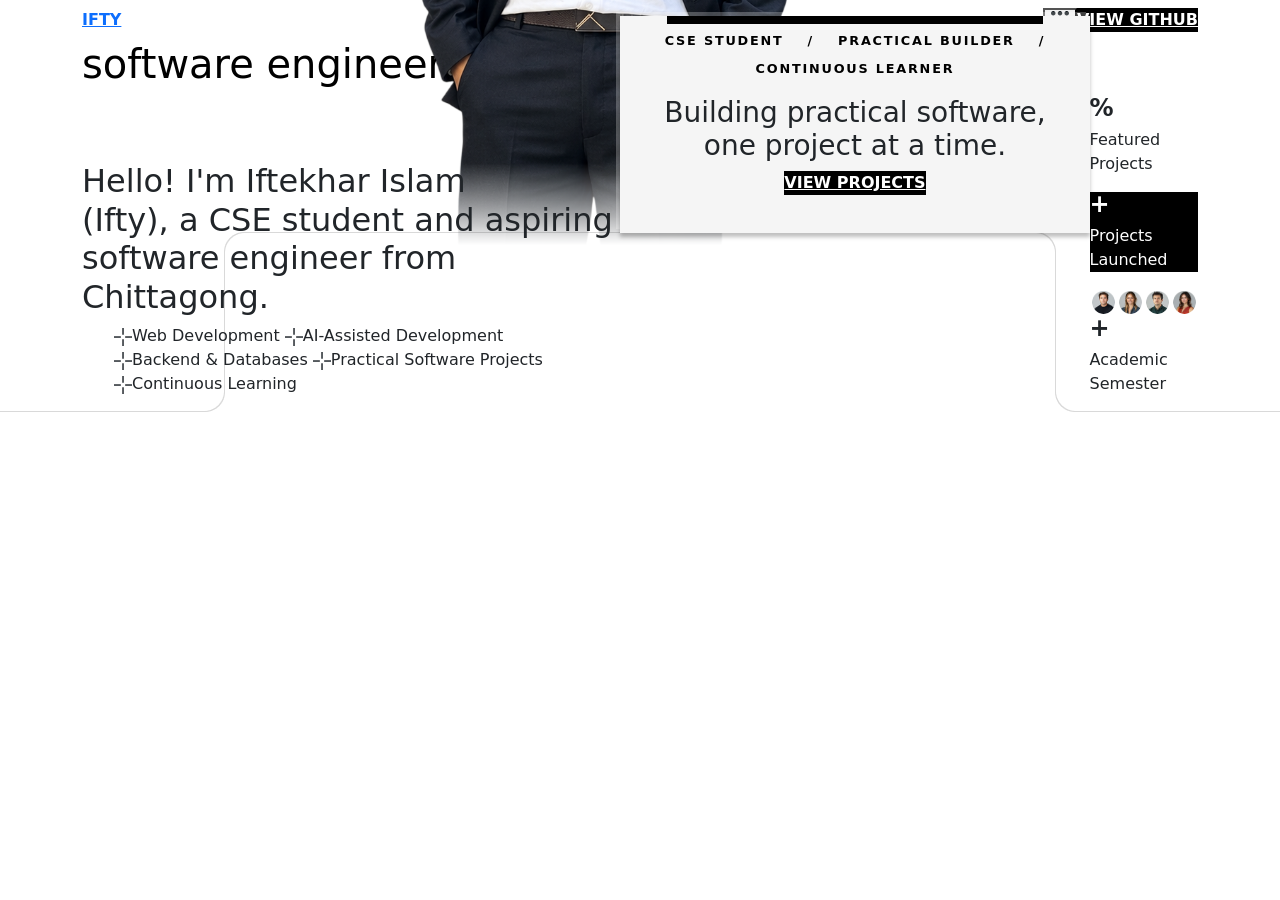
==== commit c62db04a: "Fix GitHub Pages loading screen" ====
--- a/test_hero.html
+++ b/test_hero.html
@@ -6,7 +6,6 @@
 <link rel="stylesheet" href="assets/css/bootstrap.min.css"/>
 <link rel="stylesheet" href="assets/css/aos.css"/>
 <link rel="stylesheet" href="assets/css/main.css"/>
-<<<<<<< HEAD
 <style>
       /* ==================== Hero Banner Alignment & Seamless Cutoff Fix ==================== */
       .banner-three-man {
@@ -219,220 +218,6 @@
           font-size: clamp(42px, 13vw, 88px);
         }
       }
-=======
-<style>
-      /* ==================== Hero Banner Alignment & Seamless Cutoff Fix ==================== */
-      .banner-three-man {
-        position: absolute;
-        z-index: 1;
-        pointer-events: none;
-      }
-
-      .banner-three-man img {
-        display: block;
-        width: 100%;
-        height: auto;
-        /* Soft fade-out at the lower cutoff so no harsh cropped line is visible */
-        -webkit-mask-image: linear-gradient(to bottom, black 80%, black 92%, transparent 100%);
-        mask-image: linear-gradient(to bottom, black 80%, black 92%, transparent 100%);
-      }
-
-      .banner-three-center {
-        position: relative;
-        z-index: 2;
-        background: #f5f5f5;
-        border-radius: 0;
-        box-shadow:
-          0 4px 4px 0 rgba(0, 0, 0, 0.25),
-          -4px -4px 0 0 rgba(255, 255, 255, 0.25);
-        text-align: center;
-      }
-
-      .hero-bridge {
-        position: relative;
-        z-index: 1;
-        display: flex;
-        justify-content: center;
-        flex-wrap: wrap;
-        gap: 10px 24px;
-        margin: 0 auto 18px;
-        color: #000;
-        font-size: 0.8rem;
-        font-weight: 700;
-        letter-spacing: 0.14em;
-        line-height: 1.4;
-        text-transform: uppercase;
-      }
-
-      .hero-bridge span {
-        display: inline-flex;
-        align-items: center;
-        gap: 24px;
-      }
-
-      .hero-bridge span:not(:last-child)::after {
-        content: "/";
-        color: var(--main-two-600);
-      }
-
-      .banner-three-center::before {
-        content: "";
-        position: absolute;
-        top: 0;
-        left: 10%;
-        right: 10%;
-        height: 8px;
-        background: #000;
-        border-top: 3px solid var(--main-two-600);
-      }
-
-      .banner-three-center-title {
-        max-width: 760px;
-        margin-inline: auto;
-        word-break: break-word;
-      }
-
-      /* Desktop (>= 1200px): Hero image restored to original upper position; center card lifted to meet bottom */
-      @media screen and (min-width: 1200px) {
-        .banner-three-man {
-          width: clamp(470px, 60vw, 880px);
-          inset-block-end: 45%;
-        }
-
-        .banner-three-center {
-          align-self: flex-start;
-          width: min(100%, 880px);
-          margin-top: -80px;
-          margin-inline: auto;
-          padding: 16px 42px 38px;
-        }
-      }
-
-      /* Tablet Landscape (992px to 1199px) */
-      @media screen and (min-width: 992px) and (max-width: 1199px) {
-        .banner-three-line-shape {
-          display: none !important;
-        }
-
-        .banner-three-man {
-          width: 480px;
-          top: -30px !important;
-          bottom: auto !important;
-          inset-block-end: auto !important;
-        }
-
-        .banner-three-center {
-          width: min(100%, 750px);
-          margin-top: 150px;
-          margin-inline: auto;
-          padding: 16px 36px 32px;
-        }
-
-        .banner-three-center-title {
-          font-size: 2.6rem;
-        }
-      }
-
-      /* Tablet Portrait (768px to 991px) */
-      @media screen and (min-width: 768px) and (max-width: 991px) {
-        .banner-three-line-shape {
-          display: none !important;
-        }
-
-        .banner-three-man {
-          width: 380px;
-          top: -25px !important;
-          bottom: auto !important;
-          inset-block-end: auto !important;
-        }
-
-        .banner-three-center {
-          width: min(100%, 680px);
-          margin-top: 130px;
-          margin-inline: auto;
-          padding: 16px 30px 30px;
-        }
-
-        .banner-three-center-title {
-          font-size: 2.2rem;
-        }
-      }
-
-      /* Mobile Devices (< 768px) */
-      @media screen and (max-width: 767px) {
-        .banner-three-line-shape {
-          display: none !important;
-        }
-
-        /* Push man image UP into the section padding area so it overlaps the title text,
-           mimicking the desktop layout where the figure stands over 'SOFTWARE ENGINEER' */
-        .banner-three-man {
-          width: min(92vw, 360px);
-          top: -100px !important;
-          bottom: auto !important;
-          inset-block-end: auto !important;
-        }
-
-        /* Push center card down so it docks right below the man image */
-        .banner-three-center {
-          width: 100%;
-          margin-top: 320px;
-          margin-inline: auto;
-          padding: 16px 20px 28px;
-        }
-
-        .banner-three-center-title {
-          font-size: clamp(1.4rem, 5.5vw, 1.9rem);
-        }
-
-        .hero-bridge {
-          gap: 6px 12px;
-          font-size: 0.65rem;
-          letter-spacing: 0.08em;
-        }
-
-        .hero-bridge span {
-          gap: 12px;
-        }
-      }
-
-      /* Navbar social icons: always visible on all screens */
-      .header-three-social {
-        display: flex !important;
-        align-items: center;
-      }
-
-      @media screen and (max-width: 991px) {
-        .header-three-social ul { gap: 6px !important; }
-        .header-three-social ul li a { width: 38px !important; height: 38px !important; font-size: 1rem !important; }
-      }
-
-      @media screen and (max-width: 575px) {
-        .header-three-social ul { gap: 4px !important; }
-        .header-three-social ul li a { width: 32px !important; height: 32px !important; font-size: 0.85rem !important; }
-        .header-three-logo { padding: 8px 12px 6px !important; }
-        .header-three-logo a { font-size: 1.2rem !important; }
-        .header-three-menu button { width: 36px !important; height: 36px !important; }
-      }
-
-      .footer-three-bottom-title {
-        font-size: clamp(58px, 13vw, 270px);
-        line-height: 0.83;
-        white-space: nowrap;
-        width: 100%;
-        text-align: center;
-      }
-
-      .footer-three-bottom {
-        overflow: hidden;
-      }
-
-      @media screen and (max-width: 575px) {
-        .footer-three-bottom-title {
-          font-size: clamp(42px, 13vw, 88px);
-        }
-      }
->>>>>>> da4484c01dd17e5f1dc3fa165d4315ab786983c9
     </style>
 <style>
 .preloader { display: none !important; }
@@ -441,7 +226,6 @@
 </style>
 </head>
 <body class="tw-magic-cursor">
-<<<<<<< HEAD
 <header
       class="header header-two header-three tw-transition-all tw-z-99 position-relative"
     >
@@ -904,470 +688,6 @@
               </div>
             </div>
           </div>
-=======
-<header
-      class="header header-two header-three tw-transition-all tw-z-99 position-relative"
-    >
-      <div class="container tw-container-1800-px">
-        <nav
-          class="d-flex align-items-center justify-content-between position-relative"
-        >
-          <!-- Logo Start -->
-          <div class="header-three-logo tw-rounded-md">
-            <a href="index.html" class="link text-heading fw-bold tw-text-2xl">
-              IFTY
-            </a>
-          </div>
-          <!-- Logo End  -->
-
-          <!-- Menu Start  -->
-          <div class="header-three-social d-flex align-items-center">
-            <ul class="d-flex tw-gap-205">
-              <li>
-                <a
-                  class="tw-w-13 tw-h-13 lh-1 d-inline-flex justify-content-center align-items-center text-heading tw-text-xl tw-rounded-md"
-                  href="https://github.com/Iftekhar-Islam-Ifty"
-                  target="_blank"
-                  ><i class="ph-bold ph-github-logo"></i
-                ></a>
-              </li>
-              <li>
-                <a
-                  class="tw-w-13 tw-h-13 lh-1 d-inline-flex justify-content-center align-items-center text-heading tw-text-xl tw-rounded-md"
-                  href="#projects"
-                  ><i class="ph-bold ph-code"></i
-                ></a>
-              </li>
-              <li>
-                <a
-                  class="tw-w-13 tw-h-13 lh-1 d-inline-flex justify-content-center align-items-center text-heading tw-text-xl tw-rounded-md"
-                  href="https://www.linkedin.com/in/md-iftekharul-islam-a31b67394"
-                  target="_blank"
-                  ><i class="ph-bold ph-student"></i
-                ></a>
-              </li>
-              <li>
-                <a
-                  class="tw-w-13 tw-h-13 lh-1 d-inline-flex justify-content-center align-items-center text-heading tw-text-xl tw-rounded-md"
-                  href="https://github.com/Iftekhar-Islam-Ifty"
-                  target="_blank"
-                  ><i class="ph-bold ph-github-logo"></i
-                ></a>
-              </li>
-            </ul>
-          </div>
-          <!-- Menu End  -->
-
-          <!-- Menu Start  -->
-          <div class="header-menu d-none">
-            <!-- Nav menu Start -->
-            <div class="main-menu">
-              <nav class="tw-main-menu-content">
-                <ul>
-                  <li class="p-static has-dropdown">
-                    <a class="color-active" href="index.html">Home</a>
-                    <!-- mega menu start -->
-                    <div class="tw-submenu submenu has-homemenu">
-                      <div
-                        class="row gx-6 row-cols-1 row-cols-md-1 row-cols-lg-2 row-cols-xl-2"
-                      >
-                        <div class="col homemenu">
-                          <div class="homemenu-thumb tw-mb-4">
-                            <img
-                              src="assets/images/thumbs/home1.jpg"
-                              alt="home-one"
-                            />
-                            <div class="homemenu-btn w-100">
-                              <div class="tw-mb-2">
-                                <a
-                                  class="bg-main-two-600 text-white fw-semibold tw-py-3 tw-text-sm d-inline-block hover-bg-white hover-text-heading menu-btn show-1"
-                                  href="index.html"
-                                >
-                                  Multi Page
-                                </a>
-                              </div>
-                            </div>
-                          </div>
-                          <div class="homemenu-content text-center">
-                            <h4 class="homemenu-title">
-                              <a href="index.html">Ceative Agency</a>
-                            </h4>
-                          </div>
-                        </div>
-                        <div class="col homemenu">
-                          <div class="homemenu-thumb tw-mb-4">
-                            <img
-                              src="assets/images/thumbs/home2.jpg"
-                              alt="home-two"
-                            />
-                            <div class="homemenu-btn w-100">
-                              <div class="tw-mb-2">
-                                <a
-                                  class="bg-main-two-600 text-white fw-semibold tw-py-3 tw-text-sm d-inline-block hover-bg-white hover-text-heading menu-btn show-1"
-                                  href="index-2.html"
-                                >
-                                  Multi Page
-                                </a>
-                              </div>
-                            </div>
-                          </div>
-                          <div class="homemenu-content text-center">
-                            <h4 class="homemenu-title">
-                              <a href="index-2.html">Digital Studio</a>
-                            </h4>
-                          </div>
-                        </div>
-                        <div class="col homemenu">
-                          <div class="homemenu-thumb tw-mb-4">
-                            <img
-                              src="assets/images/thumbs/home3.jpg"
-                              alt="home-three"
-                            />
-                            <div class="homemenu-btn w-100">
-                              <div class="tw-mb-2">
-                                <a
-                                  class="bg-main-two-600 text-white fw-semibold tw-py-3 tw-text-sm d-inline-block hover-bg-white hover-text-heading menu-btn show-1"
-                                  href="index-3.html"
-                                >
-                                  Multi Page
-                                </a>
-                              </div>
-                            </div>
-                          </div>
-                          <div class="homemenu-content text-center">
-                            <h4 class="homemenu-title">
-                              <a href="index-3.html">Personal Portfolio</a>
-                            </h4>
-                          </div>
-                        </div>
-                        <div class="col homemenu">
-                          <div class="homemenu-thumb tw-mb-4">
-                            <img
-                              src="assets/images/thumbs/coming-soon-img.png"
-                              alt="coming-soon"
-                            />
-                          </div>
-                          <div class="homemenu-content text-center">
-                            <h4 class="homemenu-title">
-                              <a href="#">Coming Soon</a>
-                            </h4>
-                          </div>
-                        </div>
-                      </div>
-                    </div>
-                    <!-- mega menu end -->
-                  </li>
-                  <li><a href="about.html">About Us</a></li>
-                  <li class="has-dropdown">
-                    <a href="service.html">Services</a>
-                    <ul class="submenu tw-submenu">
-                      <li><a href="service.html">Our Service</a></li>
-                      <li>
-                        <a href="service-details.html">Service Details</a>
-                      </li>
-                    </ul>
-                  </li>
-                  <li class="has-dropdown">
-                    <a href="#">Pages</a>
-                    <ul class="submenu tw-submenu">
-                      <li><a href="about.html">About Us</a></li>
-                      <li><a href="team.html">Our Team</a></li>
-                      <li><a href="testimonial.html">Testimonials</a></li>
-                      <li><a href="pricing.html">Pricing</a></li>
-                      <li><a href="portfolio-one.html">Portfolio One</a></li>
-                      <li><a href="portfolio-two.html">Portfolio Two</a></li>
-                      <li>
-                        <a href="portfolio-three.html">Portfolio Theee</a>
-                      </li>
-                      <li><a href="portfolio-four.html">Portfolio Four</a></li>
-                      <li>
-                        <a href="portfolio-details.html">Portfolio Details</a>
-                      </li>
-                      <li><a href="faq.html">Our Faq</a></li>
-                      <li><a href="error.html">Error</a></li>
-                    </ul>
-                  </li>
-                  <li class="has-dropdown">
-                    <a href="blog.html">Blog</a>
-                    <ul class="submenu tw-submenu">
-                      <li><a href="blog.html">Blog</a></li>
-                      <li><a href="blog-list.html">Blog List</a></li>
-                      <li><a href="blog-details.html">Blog Details</a></li>
-                    </ul>
-                  </li>
-                  <li><a href="contact.html">Contact</a></li>
-                </ul>
-              </nav>
-            </div>
-            <!-- Nav menu End  -->
-          </div>
-          <!-- Menu End  -->
-
-          <!-- Header Right start -->
-          <div class="header-right d-flex align-items-center tw-gap-705">
-            <!-- Menu Button Start  -->
-            <div class="header-three-menu">
-              <button
-                class="tw-offcanvas-open-btn tw-w-13 tw-h-13 lh-1 d-inline-flex justify-content-center align-items-center tw-transition-3 tw-rounded-md"
-              >
-                <span
-                  ><img
-                    class="tw-transition-3"
-                    src="assets/images/icons/header-three-toggle.svg"
-                    alt="toggle"
-                /></span>
-              </button>
-            </div>
-            <!-- Menu Button End  -->
-
-            <!-- Header Button Start  -->
-            <div class="header-three-button d-none d-md-block">
-              <a
-                class="tw-hover-btn bg-black text-white fw-bold tw-py-4 tw-px-10 d-inline-block hover-text-white text-uppercase tw-rounded-md"
-                href="https://github.com/Iftekhar-Islam-Ifty"
-                target="_blank"
-              >
-                view GitHub
-                <span class="tw-hover-btn-circle-dot bg-main-two-600"></span>
-              </a>
-            </div>
-            <!-- Header Button End  -->
-          </div>
-
-          <!-- Header Right End  -->
-        </nav>
-      </div>
-    </header>
-<section class="banner-three-area">
-          <div class="container tw-container-1800-px">
-            <div class="row">
-              <div class="col-xl-12">
-                <div class="banner-three-wrapper position-relative z-1">
-                  <div
-                    class="banner-three-man position-absolute start-50 translate-middle-x"
-                  >
-                    <img
-                      src="assets/images/shapes/banner-three-man2.png"
-                      alt="man"
-                    />
-                  </div>
-                  <h1 class="banner-three-title text-black tw-mb-30">
-                    software engineer
-                  </h1>
-                  <div
-                    class="banner-three-wrap d-flex justify-content-between align-items-end position-relative z-1"
-                  >
-                    <div
-                      class="banner-three-left tw-rounded-lg"
-                      data-aos="fade-up"
-                      data-aos-duration="1000"
-                      data-aos-delay="200"
-                    >
-                      <h2 class="banner-three-left-title tw-text-3xl tw-mb-6">
-                        Hello! I'm Iftekhar Islam <br />
-                        (Ifty), a CSE student and aspiring software engineer
-                        from Chittagong.
-                      </h2>
-                      <div class="banner-three-list">
-                        <ul>
-                          <li
-                            class="tw-text-lg fw-medium d-inline-flex align-items-center tw-gap-2 tw-mb-4"
-                          >
-                            <span
-                              ><img
-                                src="assets/images/icons/banner-three-pluse.svg"
-                                alt="pluse"
-                            /></span>
-                            Web Development
-                          </li>
-                          <li
-                            class="tw-text-lg fw-medium d-inline-flex align-items-center tw-gap-2 tw-mb-4"
-                          >
-                            <span
-                              ><img
-                                src="assets/images/icons/banner-three-pluse.svg"
-                                alt="pluse"
-                            /></span>
-                            AI-Assisted Development
-                          </li>
-                          <li
-                            class="tw-text-lg fw-medium d-inline-flex align-items-center tw-gap-2 tw-mb-4"
-                          >
-                            <span
-                              ><img
-                                src="assets/images/icons/banner-three-pluse.svg"
-                                alt="pluse"
-                            /></span>
-                            Backend & Databases
-                          </li>
-                          <li
-                            class="tw-text-lg fw-medium d-inline-flex align-items-center tw-gap-2 tw-mb-4"
-                          >
-                            <span
-                              ><img
-                                src="assets/images/icons/banner-three-pluse.svg"
-                                alt="pluse"
-                            /></span>
-                            Practical Software Projects
-                          </li>
-                          <li
-                            class="tw-text-lg fw-medium d-inline-flex align-items-center tw-gap-2 tw-mb-4"
-                          >
-                            <span
-                              ><img
-                                src="assets/images/icons/banner-three-pluse.svg"
-                                alt="pluse"
-                            /></span>
-                            Continuous Learning
-                          </li>
-                        </ul>
-                      </div>
-                    </div>
-                    <div
-                      class="banner-three-center text-center"
-                      data-aos="fade-up"
-                      data-aos-duration="1000"
-                      data-aos-delay="200"
-                    >
-                      <div class="hero-bridge" aria-label="Focus areas">
-                        <span>CSE Student</span>
-                        <span>Practical Builder</span>
-                        <span>Continuous Learner</span>
-                      </div>
-                      <h3 class="banner-three-center-title tw-text-120">
-                        Building practical software, one project at a time.
-                      </h3>
-                      <div class="banner-three-button">
-                        <a
-                          class="tw-hover-btn bg-black text-white fw-bold tw-py-4 tw-px-10 d-inline-block hover-text-white text-uppercase tw-rounded-lg"
-                          href="#projects"
-                        >
-                          view projects
-                          <span
-                            class="tw-hover-btn-circle-dot bg-main-two-600"
-                          ></span>
-                        </a>
-                      </div>
-                    </div>
-                    <div
-                      class="banner-three-right tw-rounded-lg"
-                      data-aos="fade-up"
-                      data-aos-duration="1000"
-                      data-aos-delay="300"
-                    >
-                      <div
-                        class="banner-three-counter-item tw-rounded-md tw-mb-4 position-relative"
-                      >
-                        <h4
-                          class="banner-three-counter-title tw-text-101 fw-semibold font-heading text-heading tw-mb-2 lh-1"
-                        >
-                          <span
-                            class="purecounter font-heading"
-                            data-purecounter-duration="2"
-                            data-purecounter-end="3"
-                          ></span
-                          >%
-                        </h4>
-                        <p
-                          class="banner-three-counter-paragraph tw-text-lg fw-medium text-heading"
-                        >
-                          Featured Projects
-                        </p>
-                      </div>
-                      <div
-                        class="banner-three-counter-item tw-rounded-md tw-mb-4 ms-auto bg-black"
-                      >
-                        <h4
-                          class="banner-three-counter-title tw-text-101 fw-semibold font-heading text-white tw-mb-2 lh-1"
-                        >
-                          <span
-                            class="purecounter font-heading"
-                            data-purecounter-duration="4"
-                            data-purecounter-end="3"
-                          ></span
-                          >+
-                        </h4>
-                        <p
-                          class="banner-three-counter-paragraph tw-text-lg fw-medium text-white"
-                        >
-                          Projects Launched
-                        </p>
-                      </div>
-                      <div
-                        class="banner-three-counter-item tw-rounded-md tw-mb-4"
-                      >
-                        <div class="d-flex align-items-center tw-mb-2">
-                          <div
-                            class="tw-w-9 tw-h-9 rounded-circle overflow-hidden tw-duration-300 hover-scale-2 tw-hover-z-9 position-relative z-1 border border-2 border-white"
-                          >
-                            <img
-                              src="assets/images/thumbs/team-img1.png"
-                              alt="Client Image"
-                              class="w-100 h-100 object-fit-cover"
-                            />
-                          </div>
-                          <div
-                            class="tw-w-9 tw-h-9 rounded-circle overflow-hidden tw-duration-300 hover-scale-2 tw-hover-z-9 position-relative z-2 tw--ms-16-px z-1 border border-2 border-white"
-                          >
-                            <img
-                              src="assets/images/thumbs/team-img2.png"
-                              alt="Client Image"
-                              class="w-100 h-100 object-fit-cover"
-                            />
-                          </div>
-                          <div
-                            class="tw-w-9 tw-h-9 rounded-circle overflow-hidden tw-duration-300 hover-scale-2 tw-hover-z-9 position-relative z-3 tw--ms-16-px z-1 border border-2 border-white"
-                          >
-                            <img
-                              src="assets/images/thumbs/team-img3.png"
-                              alt="Client Image"
-                              class="w-100 h-100 object-fit-cover"
-                            />
-                          </div>
-                          <div
-                            class="tw-w-9 tw-h-9 rounded-circle overflow-hidden tw-duration-300 hover-scale-2 tw-hover-z-9 position-relative z-3 tw--ms-16-px z-1 border border-2 border-white"
-                          >
-                            <img
-                              src="assets/images/thumbs/team-img4.png"
-                              alt="Client Image"
-                              class="w-100 h-100 object-fit-cover"
-                            />
-                          </div>
-                        </div>
-                        <h4
-                          class="banner-three-counter-title tw-text-101 fw-semibold font-heading text-heading tw-mb-2 lh-1"
-                        >
-                          <span
-                            class="purecounter font-heading"
-                            data-purecounter-duration="3"
-                            data-purecounter-end="96"
-                          ></span
-                          >+
-                        </h4>
-                        <p
-                          class="banner-three-counter-paragraph tw-text-lg fw-medium text-heading"
-                        >
-                          Academic Semester
-                        </p>
-                      </div>
-                    </div>
-                    <div
-                      class="banner-three-line-shape position-absolute start-50 translate-middle-x z-n1"
-                    >
-                      <img
-                        src="assets/images/shapes/banner-three-shape.png"
-                        alt="shape"
-                      />
-                      <div class="banner-three-carcel-shape">
-                        <div><span></span></div>
-                      </div>
-                    </div>
-                  </div>
-                </div>
-              </div>
-            </div>
-          </div>
->>>>>>> da4484c01dd17e5f1dc3fa165d4315ab786983c9
         </section>
 </body>
-</html>+</html>
